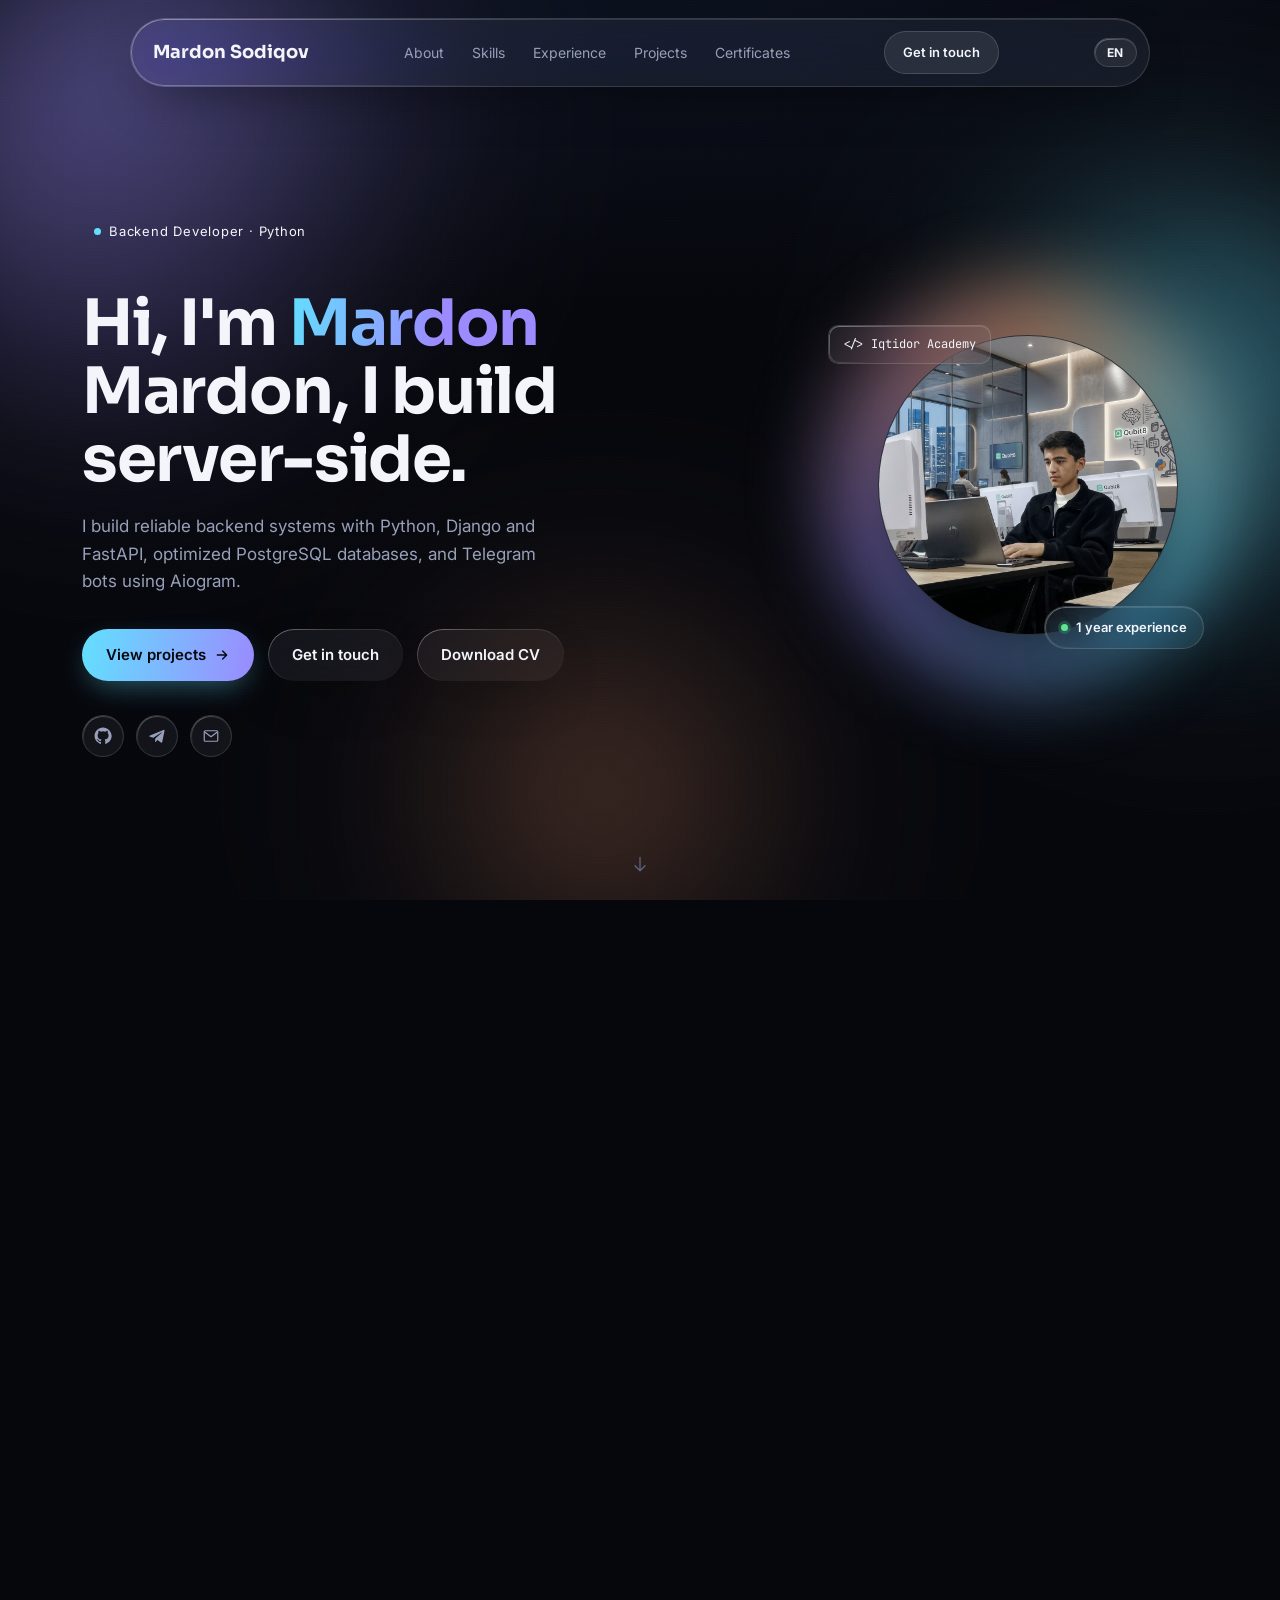
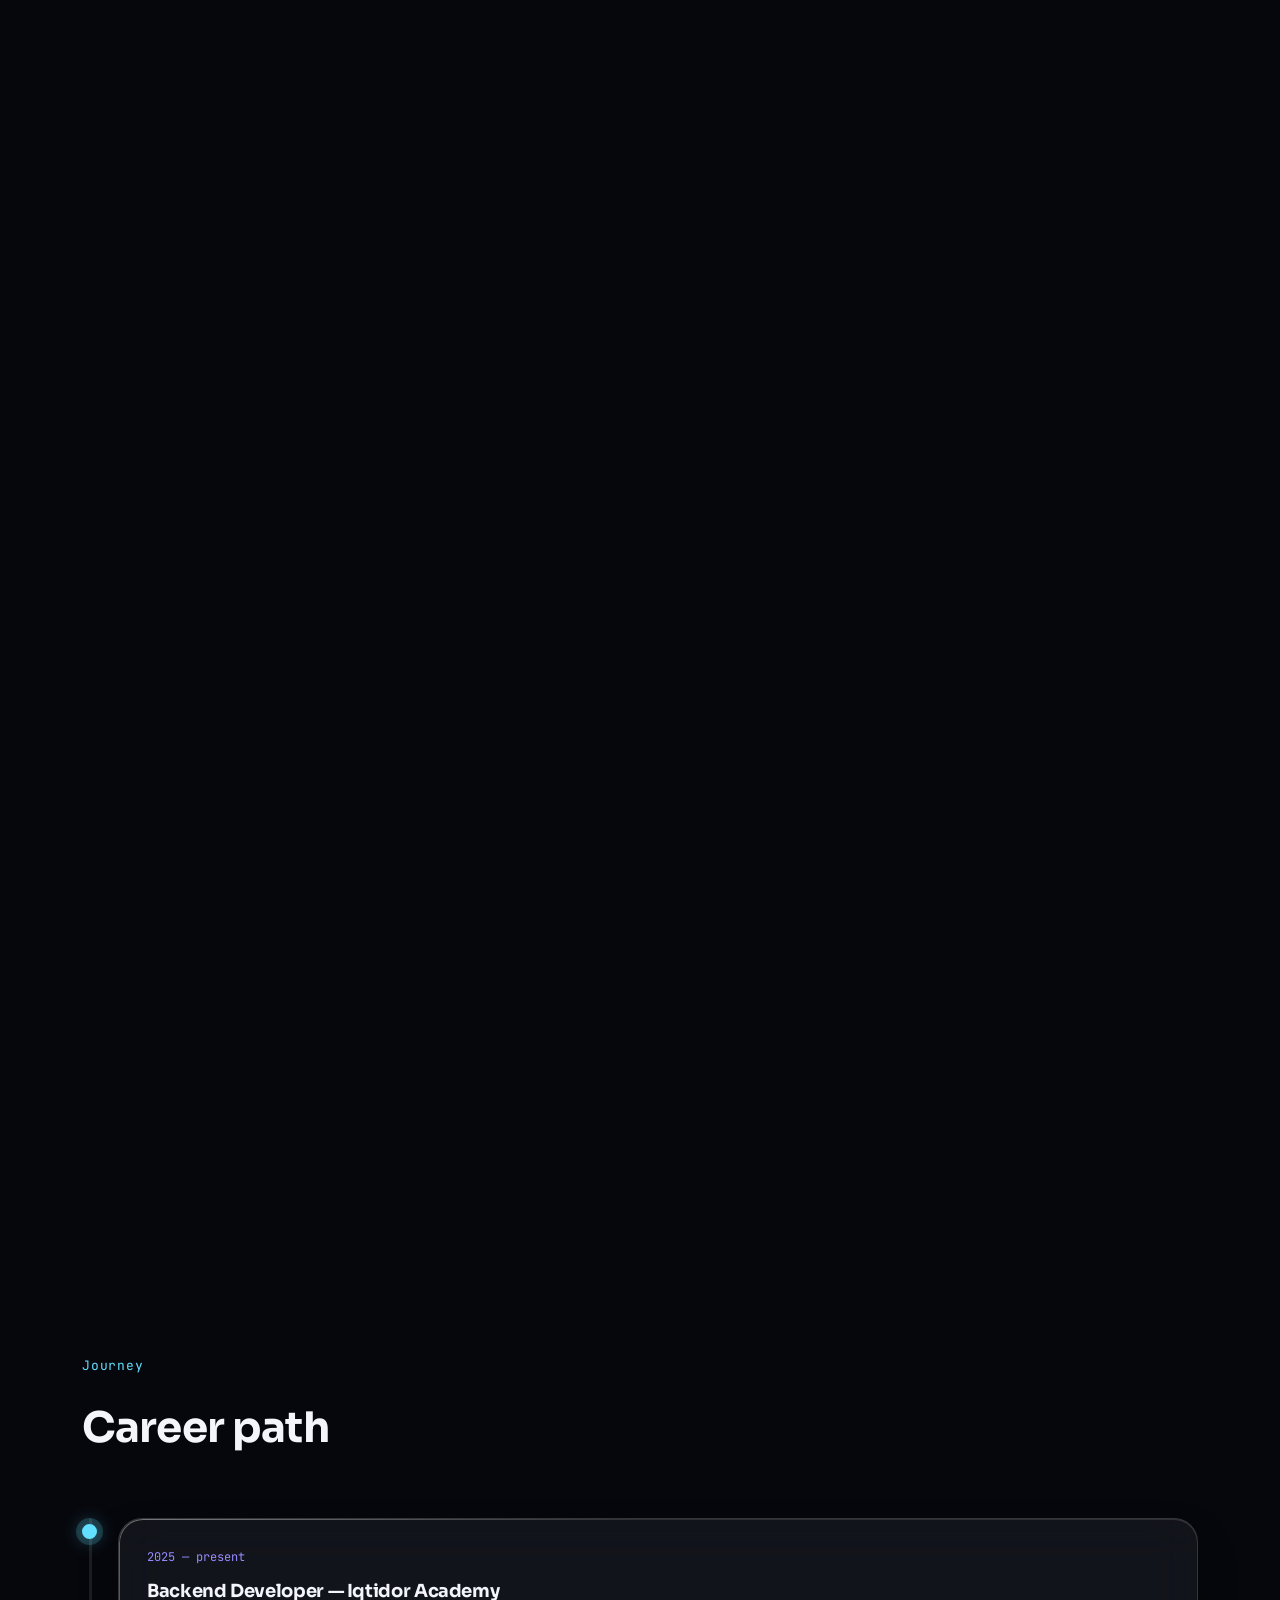
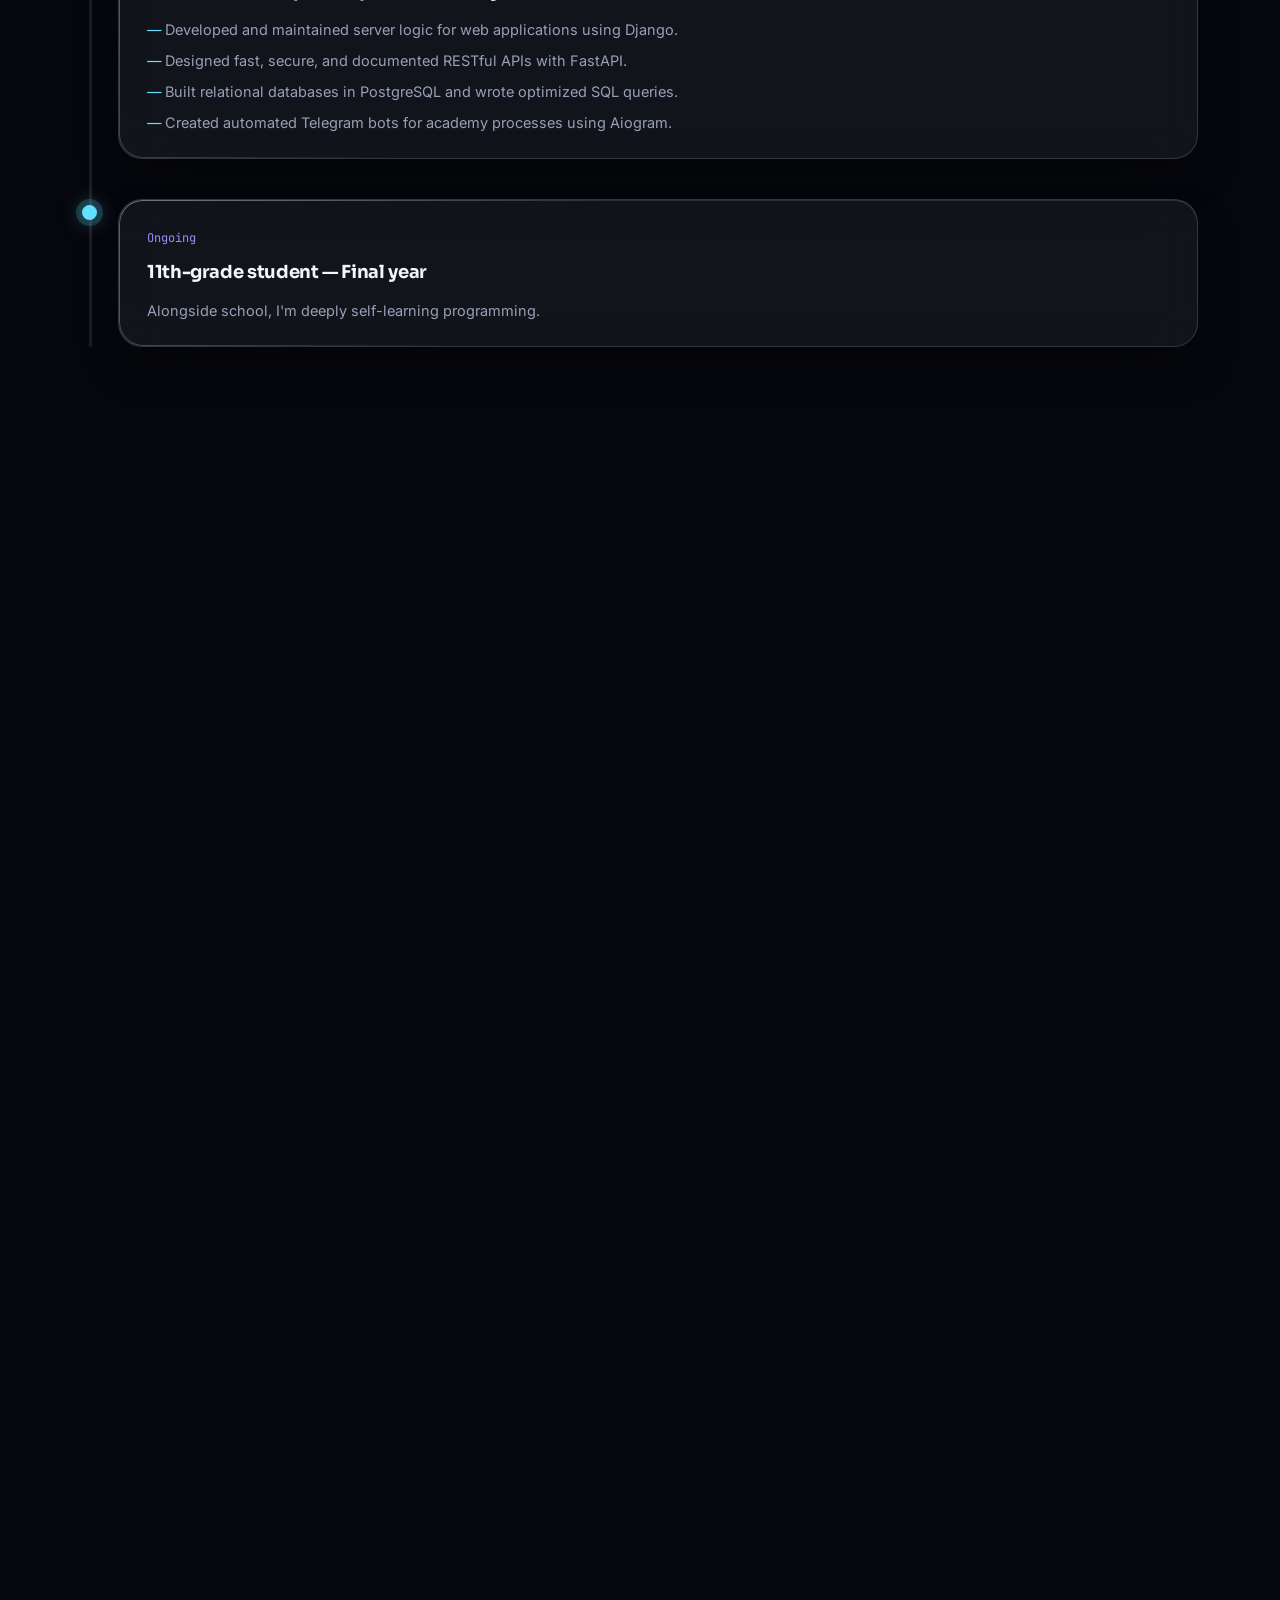
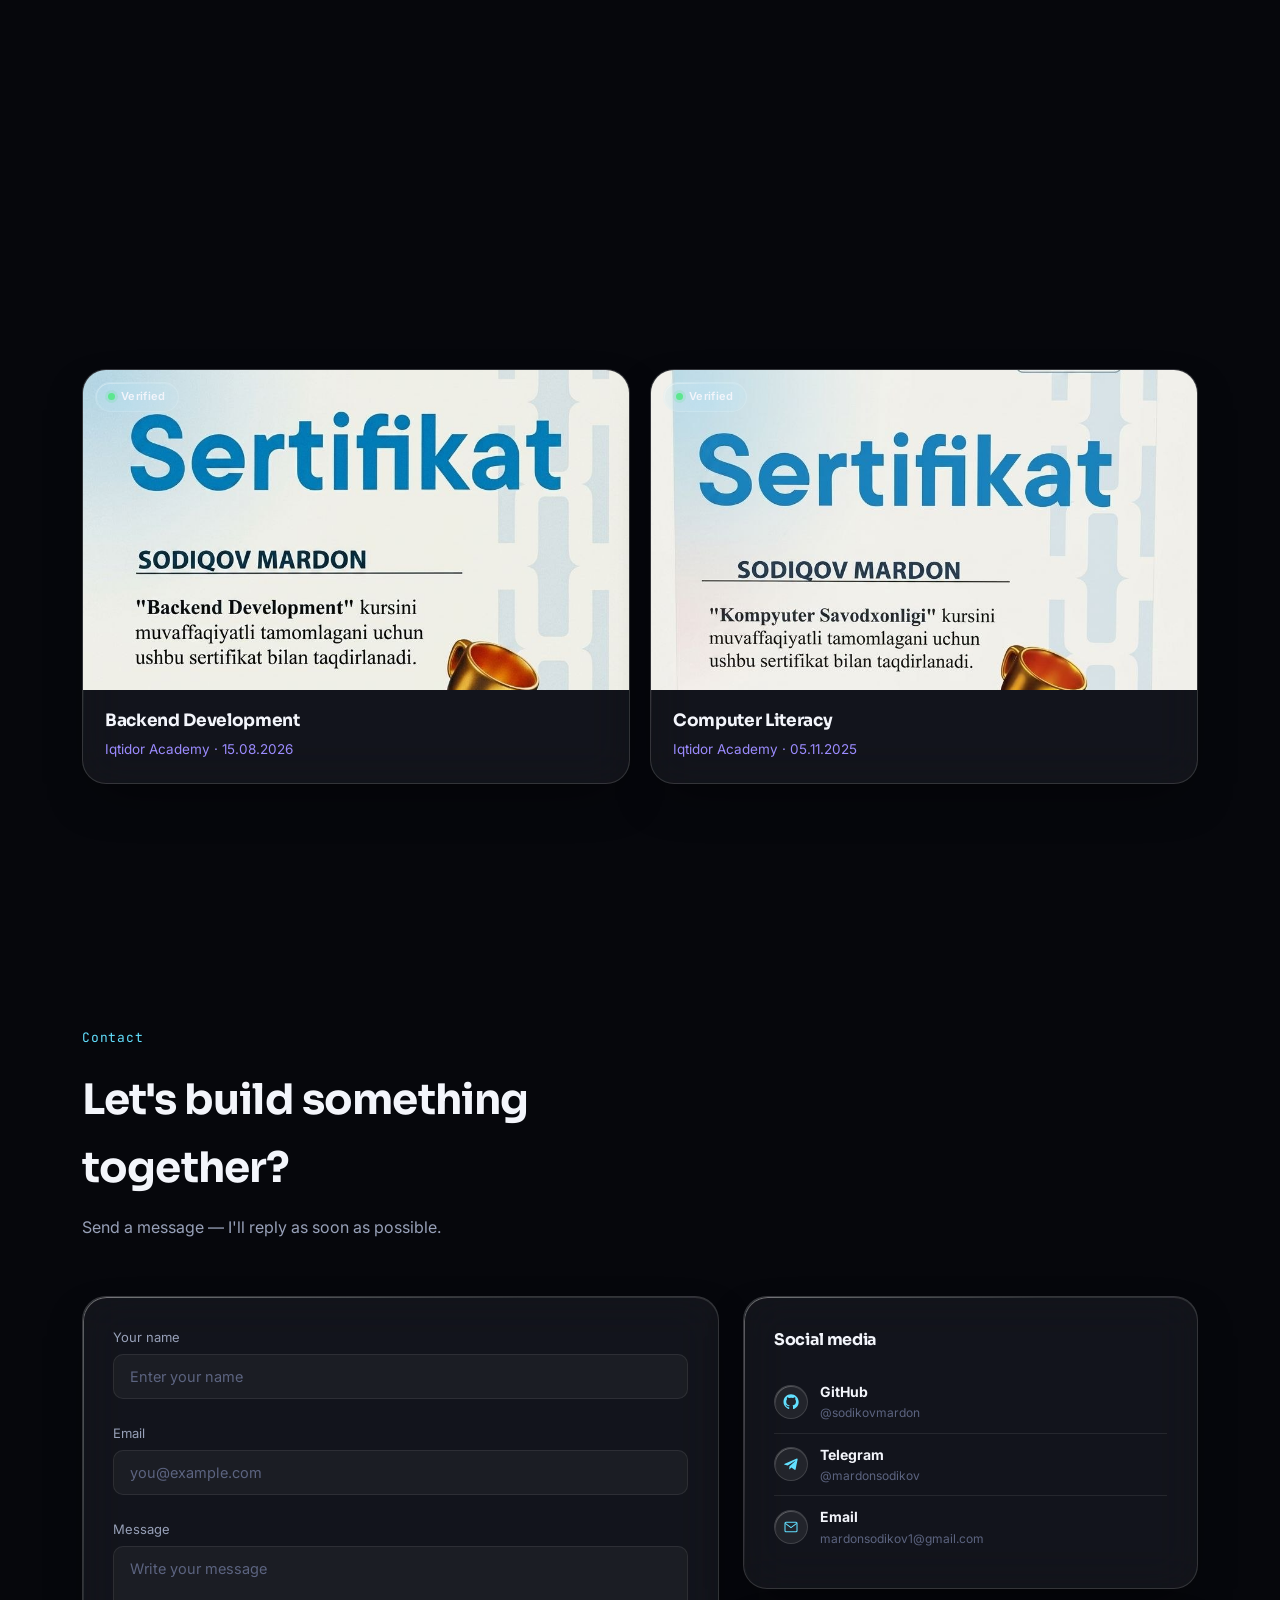
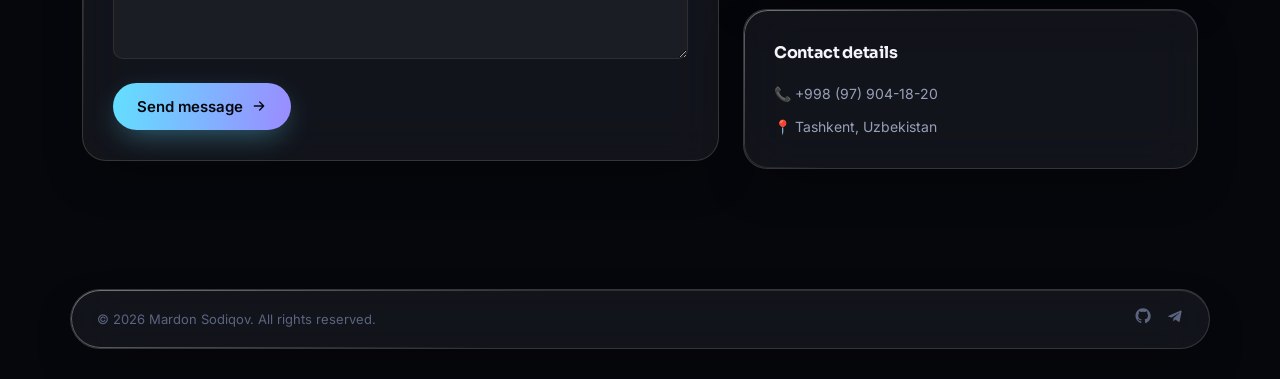
==== frontend/index.html @ ab041a1d "Add Render.com deployment support - Add render.yaml for Blueprint deployment - Add runtime.txt (Pyth" ====
<!DOCTYPE html>
<html lang="uz">
<head>
<meta charset="UTF-8">
<meta name="viewport" content="width=device-width, initial-scale=1.0">
<title>Mardon Sodiqov — Backend Developer</title>
<meta name="description" content="Mardon Sodiqov — Python / Django / FastAPI Backend Developer. Portfolio.">

<!-- Open Graph -->
<meta property="og:type" content="website">
<meta property="og:title" content="Mardon Sodiqov — Backend Developer">
<meta property="og:description" content="Python, Django va FastAPI yordamida ishonchli backend tizimlar, optimallashtirilgan PostgreSQL bazalar va Telegram botlar yarataman.">
<meta property="og:image" content="https://YOUR_DOMAIN.com/assets/og-image.png">
<meta property="og:url" content="https://YOUR_DOMAIN.com/">

<!-- Twitter Card -->
<meta name="twitter:card" content="summary_large_image">
<meta name="twitter:title" content="Mardon Sodiqov — Backend Developer">
<meta name="twitter:description" content="Python, Django va FastAPI yordamida ishonchli backend tizimlar, optimallashtirilgan PostgreSQL bazalar va Telegram botlar yarataman.">
<meta name="twitter:image" content="https://YOUR_DOMAIN.com/assets/og-image.png">

<!-- Favicon -->
<link rel="icon" type="image/png" href="assets/favicon.png">

<link rel="preconnect" href="https://fonts.googleapis.com">
<link rel="preconnect" href="https://fonts.gstatic.com" crossorigin>
<link href="https://fonts.googleapis.com/css2?family=Sora:wght@400;500;600;700;800&family=Inter:wght@400;500;600&family=JetBrains+Mono:wght@400;500&display=swap" rel="stylesheet">
<link rel="stylesheet" href="css/style.css">
</head>
<body>

<div class="preloader" id="preloader">
  <div class="preloader-blob" aria-hidden="true"></div>
  <div class="preloader-ring"></div>
  <div class="preloader-logo">M.</div>
  <span class="preloader-text">Yuklanmoqda...</span>
</div>

<div class="scroll-progress" id="scrollProgress">
  <div class="scroll-progress-bar" id="scrollProgressBar"></div>
</div>

<div class="liquid-bg" aria-hidden="true">
  <div class="blob blob-a"></div>
  <div class="blob blob-b"></div>
  <div class="blob blob-c"></div>
  <div class="grain"></div>
</div>

<header class="nav-wrap">
  <nav class="nav glass" id="nav">
    <a href="#top" class="nav-logo">Mardon Sodiqov</a>
    <ul class="nav-links">
      <li><a href="#about" data-i18n="nav_about">Haqimda</a></li>
      <li><a href="#skills" data-i18n="nav_skills">Ko'nikmalar</a></li>
      <li><a href="#experience" data-i18n="nav_experience">Tajriba</a></li>
      <li><a href="#projects" data-i18n="nav_projects">Loyihalar</a></li>
      <li><a href="#certificates" data-i18n="nav_certificates">Sertifikat</a></li>
    </ul>
    <a href="#contact" class="nav-cta" data-i18n="nav_cta">Bog'lanish</a>
    <div class="lang-switcher" id="langSwitcher">
      <button class="lang-btn glass" id="langBtn">UZ</button>
      <div class="lang-dropdown glass" id="langDropdown">
        <button class="lang-option" data-lang="uz">UZ</button>
        <button class="lang-option" data-lang="ru">RU</button>
        <button class="lang-option" data-lang="en">EN</button>
      </div>
    </div>
    <button class="nav-burger" id="burger" aria-label="Menyu">
      <span></span><span></span><span></span>
    </button>
  </nav>
  <div class="nav-mobile glass" id="navMobile">
    <a href="#about" data-i18n="nav_about">Haqimda</a>
    <a href="#skills" data-i18n="nav_skills">Ko'nikmalar</a>
    <a href="#experience" data-i18n="nav_experience">Tajriba</a>
    <a href="#projects" data-i18n="nav_projects">Loyihalar</a>
    <a href="#certificates" data-i18n="nav_certificates">Sertifikat</a>
    <a href="#contact" class="nav-mobile-cta" data-i18n="nav_cta">Bog'lanish</a>
    <div class="lang-switcher-mobile">
      <button class="lang-option" data-lang="uz">UZ</button>
      <button class="lang-option" data-lang="ru">RU</button>
      <button class="lang-option" data-lang="en">EN</button>
    </div>
  </div>
</header>

<main id="top">

  <!-- HERO -->
  <section class="hero">
    <div class="hero-text" data-reveal>
      <span class="eyebrow glass-pill">
        <span class="pulse-dot"></span> <span data-i18n="hero_badge">Backend Developer · Python</span>
      </span>
      <h1 class="hero-title">
        <span data-i18n="hero_title_1">Salom, men</span> <span class="grad-text">Mardon</span><br>
        <span data-i18n="hero_title_2">server tomonini</span> <br class="br-mobile"><span data-i18n="hero_title_3">quraman.</span>
      </h1>
      <p class="hero-sub" data-i18n="hero_sub">
        Python, Django va FastAPI yordamida ishonchli backend tizimlar,
        PostgreSQL bilan optimallashtirilgan ma'lumotlar bazalari va
        Aiogram asosida Telegram botlar yarataman.
      </p>
      <div class="hero-actions">
        <a href="#projects" class="btn btn-primary">
          <span data-i18n="hero_btn_projects">Loyihalarni ko'rish</span>
          <svg width="16" height="16" viewBox="0 0 24 24" fill="none"><path d="M5 12h14M13 6l6 6-6 6" stroke="currentColor" stroke-width="2" stroke-linecap="round" stroke-linejoin="round"/></svg>
        </a>
        <a href="#contact" class="btn btn-ghost glass" data-i18n="hero_btn_contact">Bog'lanish</a>
        <a href="/assets/CV_Backend_Developer_Mardon's.pdf" download="Mardon_Sodiqov_CV.pdf" class="btn btn-ghost glass cv-download-btn" data-i18n="hero_btn_cv">
          <svg class="cv-icon" width="16" height="16" viewBox="0 0 24 24" fill="none"><path d="M21 15v4a2 2 0 0 1-2 2H5a2 2 0 0 1-2-2v-4M7 10l5 5 5-5M12 15V3" stroke="currentColor" stroke-width="2" stroke-linecap="round" stroke-linejoin="round"/></svg>
          <span>CV yuklab olish</span>
        </a>
      </div>
      <div class="hero-socials">
        <a href="https://github.com/sodikovmardon" target="_blank" rel="noopener" aria-label="GitHub" class="social-btn glass">
          <svg width="18" height="18" viewBox="0 0 24 24" fill="currentColor"><path d="M12 .5C5.73.5.75 5.48.75 11.75c0 5.02 3.26 9.28 7.79 10.78.57.1.78-.25.78-.55v-2.15c-3.17.69-3.84-1.36-3.84-1.36-.52-1.31-1.26-1.66-1.26-1.66-1.03-.7.08-.69.08-.69 1.14.08 1.74 1.17 1.74 1.17 1.01 1.73 2.65 1.23 3.3.94.1-.73.4-1.23.72-1.51-2.53-.29-5.19-1.27-5.19-5.63 0-1.24.44-2.26 1.17-3.05-.12-.29-.51-1.45.11-3.02 0 0 .96-.31 3.14 1.16a10.9 10.9 0 0 1 5.72 0c2.18-1.47 3.14-1.16 3.14-1.16.62 1.57.23 2.73.11 3.02.73.79 1.17 1.81 1.17 3.05 0 4.37-2.67 5.34-5.21 5.62.41.36.77 1.07.77 2.15v3.19c0 .3.21.66.79.55 4.52-1.51 7.78-5.76 7.78-10.78C23.25 5.48 18.27.5 12 .5Z"/></svg>
        </a>
        <a href="https://t.me/mardonsodikov" target="_blank" rel="noopener" aria-label="Telegram" class="social-btn glass">
          <svg width="18" height="18" viewBox="0 0 24 24" fill="currentColor"><path d="M22 4.9 18.98 20c-.23 1.02-.84 1.27-1.7.79l-4.7-3.46-2.27 2.18c-.25.25-.46.46-.94.46l.33-4.78L18.4 7.6c.4-.36-.09-.56-.63-.2L7.1 14.4l-4.62-1.45c-1-.32-1.02-1 .22-1.48L20.6 3.9c.85-.31 1.6.2 1.4 1Z"/></svg>
        </a>
        <a href="mailto:mardonsodikov1@gmail.com" aria-label="Email" class="social-btn glass">
          <svg width="18" height="18" viewBox="0 0 24 24" fill="none"><path d="M3 6.5A1.5 1.5 0 0 1 4.5 5h15A1.5 1.5 0 0 1 21 6.5v11a1.5 1.5 0 0 1-1.5 1.5h-15A1.5 1.5 0 0 1 3 17.5v-11Z" stroke="currentColor" stroke-width="1.6"/><path d="m4 7 8 6 8-6" stroke="currentColor" stroke-width="1.6" stroke-linecap="round" stroke-linejoin="round"/></svg>
        </a>
      </div>
    </div>

    <div class="hero-portrait" data-reveal>
      <div class="portrait-ring">
        <div class="portrait-blob"></div>
        <img src="assets/Mardon.jpg" alt="Mardon Sodiqov" class="portrait-img">
        <div class="portrait-badge glass">
          <span class="badge-dot"></span> <span data-i18n="hero_badge_exp">1 yil tajriba</span>
        </div>
        <div class="portrait-tag glass code-font">&lt;/&gt; Iqtidor Academy</div>
      </div>
    </div>

    <a href="#about" class="scroll-cue" aria-label="Pastga o'tish">
      <svg width="20" height="20" viewBox="0 0 24 24" fill="none"><path d="M12 4v16m0 0-6-6m6 6 6-6" stroke="currentColor" stroke-width="1.6" stroke-linecap="round" stroke-linejoin="round"/></svg>
    </a>
  </section>

  <!-- ABOUT -->
  <section class="section" id="about">
    <div class="section-head" data-reveal>
      <span class="eyebrow code-font" data-i18n="about_eyebrow">Haqimda</span>
      <h2 class="section-title" data-i18n="about_title">Kim bo'lsa ham, kod bilan gaplashadi</h2>
      <p class="section-sub" data-i18n="about_sub">11-sinf o'quvchisi bo'lsam-da, backend dunyosida real tajriba orttirdim.</p>
    </div>

    <div class="about-grid" data-reveal>
      <div class="glass card about-card about-card--wide">
        <div class="card-icon">
          <svg width="22" height="22" viewBox="0 0 24 24" fill="none"><rect x="3" y="4" width="18" height="14" rx="2" stroke="currentColor" stroke-width="1.6"/><path d="M7 20h10M12 18v2" stroke="currentColor" stroke-width="1.6" stroke-linecap="round"/></svg>
        </div>
        <h3 data-i18n="about_exp_title">Tajriba</h3>
        <span class="card-meta code-font" data-i18n="about_exp_meta">Iqtidor Academy · 1 yil</span>
        <p data-i18n="about_exp_desc">Django va FastAPI asosida server mantig'ini ishlab chiqdim.</p>
        <div class="about-timeline">
          <span class="about-timeline-dot"></span>
          <div class="about-timeline-line"></div>
          <span class="about-timeline-label" data-i18n="about_exp_timeline">2025 — hozirgi kun</span>
        </div>
      </div>

      <div class="glass card about-card">
        <div class="card-icon">
          <svg width="22" height="22" viewBox="0 0 24 24" fill="none"><path d="M12 3 4 7v6c0 4.5 3.4 7.7 8 9 4.6-1.3 8-4.5 8-9V7l-8-4Z" stroke="currentColor" stroke-width="1.6" stroke-linejoin="round"/></svg>
        </div>
        <h3 data-i18n="about_edu_title">Ta'lim</h3>
        <span class="card-meta code-font" data-i18n="about_edu_meta">11-sinf · Bitiruvchi</span>
        <p data-i18n="about_edu_desc">Maktab ta'limi bilan bir qatorda dasturlash sohasini chuqurlashtirib o'rganmoqdaman.</p>
      </div>

      <div class="glass card about-card">
        <div class="card-icon">
          <svg width="22" height="22" viewBox="0 0 24 24" fill="none"><circle cx="12" cy="12" r="9" stroke="currentColor" stroke-width="1.6"/><path d="M12 7v5l3.5 2" stroke="currentColor" stroke-width="1.6" stroke-linecap="round"/></svg>
        </div>
        <h3 data-i18n="about_approach_title">Yondashuv</h3>
        <span class="card-meta code-font" data-i18n="about_approach_meta">Clean &amp; Async</span>
        <p data-i18n="about_approach_desc">Toza kod arxitekturasi, aniq strukturalar va asinxron yechimlar.</p>
      </div>

      <div class="glass card about-card">
        <div class="card-icon">
          <svg width="22" height="22" viewBox="0 0 24 24" fill="none"><path d="M8 4v4M16 4v4M4 10h16M6 6h12a2 2 0 0 1 2 2v10a2 2 0 0 1-2 2H6a2 2 0 0 1-2-2V8a2 2 0 0 1 2-2Z" stroke="currentColor" stroke-width="1.6" stroke-linecap="round" stroke-linejoin="round"/></svg>
        </div>
        <h3 data-i18n="about_lang_title">Tillar</h3>
        <span class="card-meta code-font">UZ · RU · EN</span>
        <p data-i18n="about_lang_desc">O'zbek — ona tilim, rus tilida erkin muloqot qila olaman.</p>
      </div>
    </div>
  </section>

  <!-- SKILLS -->
  <section class="section" id="skills">
    <div class="section-head" data-reveal>
      <span class="eyebrow code-font" data-i18n="skills_eyebrow">Stack</span>
      <h2 class="section-title" data-i18n="skills_title">Ishlatadigan texnologiyalarim</h2>
      <p class="section-sub" data-i18n="skills_sub">Backend, ma'lumotlar bazasi va kundalik ish vositalari.</p>
    </div>

    <div class="skills-grid" data-reveal>
      <div class="glass card skill-card">
        <h3 class="skill-group-title">
          <span class="skill-group-icon"><svg width="20" height="20" viewBox="0 0 24 24" fill="none"><path d="M12 2C6.48 2 2 6.48 2 12s4.48 10 10 10 10-4.48 10-10S17.52 2 12 2zm-1 17.93c-3.95-.49-7-3.85-7-7.93 0-.62.08-1.21.21-1.79L9 15v1c0 1.1.9 2 2 2v1.93zm6.9-2.54c-.26-.81-1-1.39-1.9-1.39h-1v-3c0-.55-.45-1-1-1H8v-2h2c.55 0 1-.45 1-1V7h2c1.1 0 2-.9 2-2v-.41c2.93 1.19 5 4.06 5 7.41 0 2.08-.8 3.97-2.1 5.39z" fill="var(--accent-1)"/></svg></span> <span data-i18n="skills_backend">Backend</span>
        </h3>
        <div class="skill-row" data-level="92"><span>Python</span><b class="code-font" data-value="92">0%</b><div class="bar"><i></i></div></div>
        <div class="skill-row" data-level="85"><span>Django</span><b class="code-font" data-value="85">0%</b><div class="bar"><i></i></div></div>
        <div class="skill-row" data-level="88"><span>FastAPI</span><b class="code-font" data-value="88">0%</b><div class="bar"><i></i></div></div>
        <div class="skill-row" data-level="80"><span>Aiogram</span><b class="code-font" data-value="80">0%</b><div class="bar"><i></i></div></div>
      </div>

      <div class="glass card skill-card">
        <h3 class="skill-group-title">
          <span class="skill-group-icon"><svg width="20" height="20" viewBox="0 0 24 24" fill="none"><path d="M20 3H4c-1.1 0-2 .9-2 2v14c0 1.1.9 2 2 2h16c1.1 0 2-.9 2-2V5c0-1.1-.9-2-2-2zm0 16H4V5h16v14z" fill="var(--accent-2)"/><path d="M6 7h12v2H6zm0 4h12v2H6zm0 4h8v2H6z" fill="var(--accent-2)" opacity=".6"/></svg></span> <span data-i18n="skills_db">Ma'lumotlar bazasi</span>
        </h3>
        <div class="skill-row" data-level="83"><span>PostgreSQL</span><b class="code-font" data-value="83">0%</b><div class="bar"><i></i></div></div>
        <div class="skill-row" data-level="78"><span data-i18n="skills_sql_opt">SQL optimizatsiya</span><b class="code-font" data-value="78">0%</b><div class="bar"><i></i></div></div>
        <div class="skill-row" data-level="70"><span data-i18n="skills_data_model">Ma'lumotlar modellashtirish</span><b class="code-font" data-value="70">0%</b><div class="bar"><i></i></div></div>
      </div>

      <div class="glass card skill-card">
        <h3 class="skill-group-title">
          <span class="skill-group-icon"><svg width="20" height="20" viewBox="0 0 24 24" fill="none"><path d="M22.7 19l-9.1-9.1c.9-2.3.4-5-1.5-6.9-2-2-5-2.4-7.4-1.3L9 6 6 9 1.6 4.7C.4 7.1.9 10.1 2.9 12.1c1.9 1.9 4.6 2.4 6.9 1.5l9.1 9.1c.4.4 1 .4 1.4 0l2.3-2.3c.5-.4.5-1.1.1-1.4z" fill="var(--accent-1)"/></svg></span> <span data-i18n="skills_tools">Vositalar</span>
        </h3>
        <div class="skill-row" data-level="86"><span>Git &amp; GitHub</span><b class="code-font" data-value="86">0%</b><div class="bar"><i></i></div></div>
        <div class="skill-row" data-level="75"><span data-i18n="skills_rest">REST API dizayni</span><b class="code-font" data-value="75">0%</b><div class="bar"><i></i></div></div>
        <div class="skill-row" data-level="60"><span>Docker</span><b class="code-font" data-value="60">0%</b><div class="bar"><i></i></div></div>
      </div>
    </div>
  </section>

  <!-- EXPERIENCE -->
  <section class="section" id="experience">
    <div class="section-head" data-reveal>
      <span class="eyebrow code-font" data-i18n="exp_eyebrow">Yo'l</span>
      <h2 class="section-title" data-i18n="exp_title">Tajriba yo'nalishi</h2>
    </div>

    <div class="exp-timeline" data-reveal>
      <div class="exp-line"><div class="exp-line-fill"></div></div>

      <div class="exp-item">
        <span class="exp-dot"></span>
        <div class="exp-card glass card">
          <span class="exp-date code-font" data-i18n="exp_date_1">2025 — hozirgi kun</span>
          <h3 data-i18n="exp_job_title">Backend Developer — Iqtidor Academy</h3>
          <ul>
            <li data-i18n="exp_bullet_1">Django asosida veb-ilovalarning server mantig'ini ishlab chiqdim.</li>
            <li data-i18n="exp_bullet_2">FastAPI yordamida tez va hujjatlashtirilgan RESTful API'lar yaratdim.</li>
            <li data-i18n="exp_bullet_3">PostgreSQL'da optimallashtirilgan SQL so'rovlar yozdim.</li>
            <li data-i18n="exp_bullet_4">Aiogram orqali akademiya uchun Telegram botlar yaratdim.</li>
          </ul>
        </div>
      </div>

      <div class="exp-item">
        <span class="exp-dot"></span>
        <div class="exp-card glass card">
          <span class="exp-date code-font" data-i18n="exp_date_2">Davom etmoqda</span>
          <h3 data-i18n="exp_edu_title">11-sinf o'quvchisi — Bitiruv sinfi</h3>
          <p data-i18n="exp_edu_desc">Maktab ta'limi bilan bir qatorda dasturlashni chuqurlashtirib o'rganmoqdaman.</p>
        </div>
      </div>
    </div>
  </section>

  <!-- PROJECTS -->
  <section class="section" id="projects">
    <div class="section-head" data-reveal>
      <span class="eyebrow code-font" data-i18n="proj_eyebrow">Loyihalar</span>
      <h2 class="section-title" data-i18n="proj_title">Ustida ishlagan ishlarim</h2>
      <p class="section-sub" data-i18n="proj_sub">Ko'proq loyihalar GitHub profilimda joylashgan.</p>
    </div>

    <div class="project-filters" data-reveal>
      <button class="filter-btn active" data-filter="all" data-i18n="proj_filter_all">Barchasi</button>
      <button class="filter-btn" data-filter="bot" data-i18n="proj_filter_bot">Bot</button>
      <button class="filter-btn" data-filter="api" data-i18n="proj_filter_api">API</button>
      <button class="filter-btn" data-filter="web" data-i18n="proj_filter_web">Web</button>
    </div>

    <div class="projects-grid" data-reveal>

      <!-- REAL PROJECT: Uy-loyiha Studio -->
      <article class="glass card project-card project-card--real" data-category="web">
        <div class="project-glow"></div>
        <div class="project-badge glass">
          <span class="badge-dot"></span>
          <span data-i18n="proj_real_badge">Real loyiha</span>
        </div>
        <div class="project-icon-wrap"><span class="project-icon">🏠</span></div>
        <h3 data-i18n="proj_real_title">Uy-loyiha Studio</h3>
        <p data-i18n="proj_real_desc">Qurilish materiallar kalkulyatori — g'isht, tsement, qum va boshqa materiallarni hisoblab, smeta tuzish imkonini beruvchi to'liq ishlaydigan veb-ilova.</p>
        <div class="tag-row">
          <span class="tag code-font">React</span>
          <span class="tag code-font">Full-stack</span>
          <span class="tag code-font">Web App</span>
        </div>
        <div class="project-actions">
          <a href="https://uy-loyiha-studio-production.up.railway.app/" target="_blank" rel="noopener" class="project-link project-link--primary">
            <span data-i18n="proj_live_demo">Live Demo</span>
            <svg width="14" height="14" viewBox="0 0 24 24" fill="none"><path d="M7 17 17 7M9 7h8v8" stroke="currentColor" stroke-width="2" stroke-linecap="round" stroke-linejoin="round"/></svg>
          </a>
        </div>
      </article>

      <article class="glass card project-card" data-category="bot">
        <div class="project-glow"></div>
        <div class="project-icon-wrap"><span class="project-icon">🤖</span></div>
        <h3 data-i18n="proj_1_title">Akademiya Telegram Bot</h3>
        <p data-i18n="proj_1_desc">Iqtidor Academy uchun Aiogram 3.x asosida FSM bilan ishlaydigan bot.</p>
        <div class="tag-row">
          <span class="tag code-font">Python</span>
          <span class="tag code-font">Aiogram</span>
          <span class="tag code-font">PostgreSQL</span>
        </div>
        <div class="project-actions">
          <a href="https://github.com/sodikovmardon" target="_blank" rel="noopener" class="project-link">
            <span data-i18n="proj_github">GitHub'da ko'rish</span>
            <svg width="14" height="14" viewBox="0 0 24 24" fill="none"><path d="M7 17 17 7M9 7h8v8" stroke="currentColor" stroke-width="2" stroke-linecap="round" stroke-linejoin="round"/></svg>
          </a>
          <button class="project-detail-btn" data-title-key="proj_1_title" data-desc-key="proj_1_detail" data-tags="Python, Aiogram, PostgreSQL, FSM">
            <span data-i18n="proj_detail_btn">Batafsil</span>
            <svg width="14" height="14" viewBox="0 0 24 24" fill="none"><path d="M12 5v14m-7-7h14" stroke="currentColor" stroke-width="2" stroke-linecap="round"/></svg>
          </button>
        </div>
      </article>

      <article class="glass card project-card" data-category="api">
        <div class="project-glow"></div>
        <div class="project-icon-wrap"><span class="project-icon">⚡</span></div>
        <h3 data-i18n="proj_2_title">FastAPI REST xizmati</h3>
        <p data-i18n="proj_2_desc">JWT autentifikatsiya va PostgreSQL bilan ishlaydigan backend xizmati.</p>
        <div class="tag-row">
          <span class="tag code-font">FastAPI</span>
          <span class="tag code-font">JWT</span>
          <span class="tag code-font">SQLAlchemy</span>
        </div>
        <div class="project-actions">
          <a href="https://github.com/sodikovmardon" target="_blank" rel="noopener" class="project-link">
            <span data-i18n="proj_github">GitHub'da ko'rish</span>
            <svg width="14" height="14" viewBox="0 0 24 24" fill="none"><path d="M7 17 17 7M9 7h8v8" stroke="currentColor" stroke-width="2" stroke-linecap="round" stroke-linejoin="round"/></svg>
          </a>
          <button class="project-detail-btn" data-title-key="proj_2_title" data-desc-key="proj_2_detail" data-tags="FastAPI, JWT, SQLAlchemy, PostgreSQL, Pydantic">
            <span data-i18n="proj_detail_btn">Batafsil</span>
            <svg width="14" height="14" viewBox="0 0 24 24" fill="none"><path d="M12 5v14m-7-7h14" stroke="currentColor" stroke-width="2" stroke-linecap="round"/></svg>
          </button>
        </div>
      </article>

      <article class="glass card project-card" data-category="web">
        <div class="project-glow"></div>
        <div class="project-icon-wrap"><span class="project-icon">🗂️</span></div>
        <h3 data-i18n="proj_3_title">Django boshqaruv paneli</h3>
        <p data-i18n="proj_3_desc">Django asosidagi ichki boshqaruv paneli.</p>
        <div class="tag-row">
          <span class="tag code-font">Django</span>
          <span class="tag code-font">PostgreSQL</span>
          <span class="tag code-font">Admin</span>
        </div>
        <div class="project-actions">
          <a href="https://github.com/sodikovmardon" target="_blank" rel="noopener" class="project-link">
            <span data-i18n="proj_github">GitHub'da ko'rish</span>
            <svg width="14" height="14" viewBox="0 0 24 24" fill="none"><path d="M7 17 17 7M9 7h8v8" stroke="currentColor" stroke-width="2" stroke-linecap="round" stroke-linejoin="round"/></svg>
          </a>
          <button class="project-detail-btn" data-title-key="proj_3_title" data-desc-key="proj_3_detail" data-tags="Django, PostgreSQL, Admin, CRUD">
            <span data-i18n="proj_detail_btn">Batafsil</span>
            <svg width="14" height="14" viewBox="0 0 24 24" fill="none"><path d="M12 5v14m-7-7h14" stroke="currentColor" stroke-width="2" stroke-linecap="round"/></svg>
          </button>
        </div>
      </article>
    </div>

    <div class="project-modal-overlay" id="projectModal">
      <div class="project-modal glass">
        <button class="modal-close" id="modalClose" aria-label="Yopish">
          <svg width="20" height="20" viewBox="0 0 24 24" fill="none"><path d="M18 6 6 18M6 6l12 12" stroke="currentColor" stroke-width="2" stroke-linecap="round"/></svg>
        </button>
        <div class="modal-icon" id="modalIcon"></div>
        <h3 id="modalTitle"></h3>
        <p id="modalDesc"></p>
        <div class="tag-row" id="modalTags"></div>
        <a href="https://github.com/sodikovmardon" target="_blank" rel="noopener" class="project-link modal-link">
          <span data-i18n="proj_github">GitHub'da ko'rish</span>
          <svg width="14" height="14" viewBox="0 0 24 24" fill="none"><path d="M7 17 17 7M9 7h8v8" stroke="currentColor" stroke-width="2" stroke-linecap="round" stroke-linejoin="round"/></svg>
        </a>
      </div>
    </div>
  </section>

  <!-- CERTIFICATES -->
  <section class="section" id="certificates">
    <div class="section-head" data-reveal>
      <span class="eyebrow code-font" data-i18n="cert_eyebrow">Sertifikat</span>
      <h2 class="section-title" data-i18n="cert_title">Tasdiqlangan bilim va ko'nikmalarim</h2>
    </div>

    <div class="cert-grid">

      <article class="glass card cert-card" data-reveal style="transition-delay:.1s">
        <div class="cert-badge glass">
          <span class="badge-dot"></span>
          <span data-i18n="cert_verified">Tasdiqlangan</span>
        </div>
        <div class="cert-img-container" data-lightbox="0">
          <img src="assets/Back_end_mardon.jpg" alt="Backend Development sertifikati" class="cert-img" loading="lazy">
          <div class="cert-img-overlay">
            <span class="cert-zoom-icon">🔍</span>
            <span class="cert-zoom-text" data-i18n="cert_zoom">Kattalashtirish</span>
          </div>
        </div>
        <div class="cert-info">
          <h3 data-i18n="cert_1_name">Backend Development</h3>
          <p class="cert-meta" data-i18n="cert_1_meta">Iqtidor Academy · 15.08.2026</p>
        </div>
      </article>

      <article class="glass card cert-card" data-reveal style="transition-delay:.2s">
        <div class="cert-badge glass">
          <span class="badge-dot"></span>
          <span data-i18n="cert_verified">Tasdiqlangan</span>
        </div>
        <div class="cert-img-container" data-lightbox="1">
          <img src="assets/Savotxonlik_mardon.jpg" alt="Kompyuter Savodxonligi sertifikati" class="cert-img" loading="lazy">
          <div class="cert-img-overlay">
            <span class="cert-zoom-icon">🔍</span>
            <span class="cert-zoom-text" data-i18n="cert_zoom">Kattalashtirish</span>
          </div>
        </div>
        <div class="cert-info">
          <h3 data-i18n="cert_2_name">Kompyuter Savodxonligi</h3>
          <p class="cert-meta" data-i18n="cert_2_meta">Iqtidor Academy · 05.11.2025</p>
        </div>
      </article>

    </div>
  </section>

  <!-- Certificate Lightbox -->
  <div class="cert-lightbox" id="certLightbox">
    <button class="cert-lb-close" id="certLbClose" aria-label="Yopish">&times;</button>
    <button class="cert-lb-prev" id="certLbPrev" aria-label="Oldingi">&#8249;</button>
    <button class="cert-lb-next" id="certLbNext" aria-label="Keyingi">&#8250;</button>
    <div class="cert-lb-img-wrap">
      <img src="" alt="Sertifikat" class="cert-lb-img" id="certLbImg">
    </div>
  </div>

  <!-- CONTACT -->
  <section class="section" id="contact">
    <div class="section-head" data-reveal>
      <span class="eyebrow code-font" data-i18n="contact_eyebrow">Aloqa</span>
      <h2 class="section-title" data-i18n="contact_title">Birga loyiha qilamizmi?</h2>
      <p class="section-sub" data-i18n="contact_sub">Xabar yuboring — imkon qadar tez javob beraman.</p>
    </div>

    <div class="contact-grid" data-reveal>
      <form class="glass card contact-form" id="contactForm" novalidate>
        <div class="form-row">
          <label for="name" data-i18n="contact_name_label">Ismingiz</label>
          <input type="text" id="name" name="name" data-i18n-placeholder="contact_name_placeholder" placeholder="Ismingizni kiriting" required minlength="2" maxlength="120">
          <span class="form-error" id="nameError"></span>
        </div>
        <div class="form-row">
          <label for="email" data-i18n="contact_email_label">Email</label>
          <input type="email" id="email" name="email" placeholder="you@example.com" required>
          <span class="form-error" id="emailError"></span>
        </div>
        <div class="form-row">
          <label for="message" data-i18n="contact_msg_label">Xabar</label>
          <textarea id="message" name="message" rows="5" data-i18n-placeholder="contact_msg_placeholder" placeholder="Xabaringizni yozing" required minlength="5" maxlength="3000"></textarea>
          <span class="form-error" id="messageError"></span>
        </div>
        <button type="submit" class="btn btn-primary form-submit" id="submitBtn">
          <svg class="spinner" width="16" height="16" viewBox="0 0 24 24" fill="none"><circle cx="12" cy="12" r="10" stroke="currentColor" stroke-width="3" stroke-linecap="round" stroke-dasharray="31.4 31.4" stroke-dashoffset="10"/></svg>
          <span id="submitLabel" data-i18n="contact_submit">Xabar yuborish</span>
          <svg class="send-icon" width="16" height="16" viewBox="0 0 24 24" fill="none"><path d="M5 12h14M13 6l6 6-6 6" stroke="currentColor" stroke-width="2" stroke-linecap="round" stroke-linejoin="round"/></svg>
        </button>
      </form>

      <div class="contact-side">
        <div class="glass card contact-info-card">
          <h3 data-i18n="contact_socials">Ijtimoiy tarmoqlar</h3>
          <a href="https://github.com/sodikovmardon" target="_blank" rel="noopener" class="contact-link">
            <span class="contact-link-icon glass">
              <svg width="16" height="16" viewBox="0 0 24 24" fill="currentColor"><path d="M12 .5C5.73.5.75 5.48.75 11.75c0 5.02 3.26 9.28 7.79 10.78.57.1.78-.25.78-.55v-2.15c-3.17.69-3.84-1.36-3.84-1.36-.52-1.31-1.26-1.66-1.26-1.66-1.03-.7.08-.69.08-.69 1.14.08 1.74 1.17 1.74 1.17 1.01 1.73 2.65 1.23 3.3.94.1-.73.4-1.23.72-1.51-2.53-.29-5.19-1.27-5.19-5.63 0-1.24.44-2.26 1.17-3.05-.12-.29-.51-1.45.11-3.02 0 0 .96-.31 3.14 1.16a10.9 10.9 0 0 1 5.72 0c2.18-1.47 3.14-1.16 3.14-1.16.62 1.57.23 2.73.11 3.02.73.79 1.17 1.81 1.17 3.05 0 4.37-2.67 5.34-5.21 5.62.41.36.77 1.07.77 2.15v3.19c0 .3.21.66.79.55 4.52-1.51 7.78-5.76 7.78-10.78C23.25 5.48 18.27.5 12 .5Z"/></svg>
            </span>
            <span><b>GitHub</b><small>@sodikovmardon</small></span>
          </a>
          <a href="https://t.me/mardonsodikov" target="_blank" rel="noopener" class="contact-link">
            <span class="contact-link-icon glass">
              <svg width="16" height="16" viewBox="0 0 24 24" fill="currentColor"><path d="M22 4.9 18.98 20c-.23 1.02-.84 1.27-1.7.79l-4.7-3.46-2.27 2.18c-.25.25-.46.46-.94.46l.33-4.78L18.4 7.6c.4-.36-.09-.56-.63-.2L7.1 14.4l-4.62-1.45c-1-.32-1.02-1 .22-1.48L20.6 3.9c.85-.31 1.6.2 1.4 1Z"/></svg>
            </span>
            <span><b>Telegram</b><small>@mardonsodikov</small></span>
          </a>
          <a href="mailto:mardonsodikov1@gmail.com" class="contact-link">
            <span class="contact-link-icon glass">
              <svg width="16" height="16" viewBox="0 0 24 24" fill="none"><path d="M3 6.5A1.5 1.5 0 0 1 4.5 5h15A1.5 1.5 0 0 1 21 6.5v11a1.5 1.5 0 0 1-1.5 1.5h-15A1.5 1.5 0 0 1 3 17.5v-11Z" stroke="currentColor" stroke-width="1.6"/><path d="m4 7 8 6 8-6" stroke="currentColor" stroke-width="1.6" stroke-linecap="round" stroke-linejoin="round"/></svg>
            </span>
            <span><b>Email</b><small>mardonsodikov1@gmail.com</small></span>
          </a>
        </div>

        <div class="glass card contact-info-card">
          <h3 data-i18n="contact_info">Bog'lanish ma'lumotlari</h3>
          <p class="plain-info" data-i18n="contact_phone">📞 +998 (97) 904-18-20</p>
          <p class="plain-info" data-i18n="contact_location">📍 Toshkent, O'zbekiston</p>
        </div>
      </div>
    </div>
  </section>

</main>

<div class="toast-container" id="toastContainer"></div>

<footer class="footer">
  <div class="glass footer-bar">
    <span data-i18n="footer_copy">© 2026 Mardon Sodiqov. Barcha huquqlar himoyalangan.</span>
    <div class="footer-socials">
      <a href="https://github.com/sodikovmardon" target="_blank" rel="noopener" aria-label="GitHub">
        <svg width="16" height="16" viewBox="0 0 24 24" fill="currentColor"><path d="M12 .5C5.73.5.75 5.48.75 11.75c0 5.02 3.26 9.28 7.79 10.78.57.1.78-.25.78-.55v-2.15c-3.17.69-3.84-1.36-3.84-1.36-.52-1.31-1.26-1.66-1.26-1.66-1.03-.7.08-.69.08-.69 1.14.08 1.74 1.17 1.74 1.17 1.01 1.73 2.65 1.23 3.3.94.1-.73.4-1.23.72-1.51-2.53-.29-5.19-1.27-5.19-5.63 0-1.24.44-2.26 1.17-3.05-.12-.29-.51-1.45.11-3.02 0 0 .96-.31 3.14 1.16a10.9 10.9 0 0 1 5.72 0c2.18-1.47 3.14-1.16 3.14-1.16.62 1.57.23 2.73.11 3.02.73.79 1.17 1.81 1.17 3.05 0 4.37-2.67 5.34-5.21 5.62.41.36.77 1.07.77 2.15v3.19c0 .3.21.66.79.55 4.52-1.51 7.78-5.76 7.78-10.78C23.25 5.48 18.27.5 12 .5Z"/></svg>
      </a>
      <a href="https://t.me/mardonsodikov" target="_blank" rel="noopener" aria-label="Telegram">
        <svg width="16" height="16" viewBox="0 0 24 24" fill="currentColor"><path d="M22 4.9 18.98 20c-.23 1.02-.84 1.27-1.7.79l-4.7-3.46-2.27 2.18c-.25.25-.46.46-.94.46l.33-4.78L18.4 7.6c.4-.36-.09-.56-.63-.2L7.1 14.4l-4.62-1.45c-1-.32-1.02-1 .22-1.48L20.6 3.9c.85-.31 1.6.2 1.4 1Z"/></svg>
      </a>
    </div>
  </div>
</footer>

<script src="js/translations.js"></script>
<script src="js/script.js"></script>
</body>
</html>
---- frontend/css/style.css ----
/* ==========================================================
   MARDON SODIQOV — PORTFOLIO
   Design: "Liquid Glass" — deep-space canvas, drifting color
   blobs refracted through frosted glass panels.
   ========================================================== */

:root{
  --bg: #06070c;
  --bg-soft: #0b0e18;
  --surface: rgba(255,255,255,0.055);
  --surface-strong: rgba(255,255,255,0.09);
  --border: rgba(255,255,255,0.14);
  --border-soft: rgba(255,255,255,0.08);

  --text: #f3f5fb;
  --text-muted: #97a0b8;
  --text-faint: #5c6480;

  --accent-1: #62e0ff;   /* cyan   */
  --accent-2: #9b8bff;   /* violet */
  --accent-3: #ff9f6b;   /* coral, used sparingly for CTA warmth */

  --radius-xl: 32px;
  --radius-lg: 24px;
  --radius-md: 16px;
  --radius-sm: 10px;

  --ease: cubic-bezier(.16,.84,.44,1);
}

*,*::before,*::after{ box-sizing: border-box; }
html{ scroll-behavior: auto; }

body{
  margin:0;
  background: var(--bg);
  color: var(--text);
  font-family: 'Inter', system-ui, sans-serif;
  font-size: 16px;
  line-height: 1.6;
  -webkit-font-smoothing: antialiased;
  overflow-x: hidden;
}

h1,h2,h3{
  font-family: 'Sora', 'Inter', sans-serif;
  margin: 0;
  letter-spacing: -0.02em;
}

p{ margin:0; color: var(--text-muted); }
a{ color: inherit; text-decoration: none; }
ul{ margin:0; padding:0; list-style:none; }
button{ font-family: inherit; cursor:pointer; }

.code-font{ font-family: 'JetBrains Mono', monospace; }

@media (prefers-reduced-motion: reduce){
  *{ animation-duration: 0.001ms !important; animation-iteration-count: 1 !important; transition-duration: 0.001ms !important; scroll-behavior: auto !important; }
}

:focus-visible{ outline: 2px solid var(--accent-1); outline-offset: 3px; border-radius: 6px; }

/* ---------- Preloader ---------- */
.preloader{
  position:fixed; inset:0; z-index:9999;
  display:flex; flex-direction:column; align-items:center; justify-content:center;
  background: var(--bg);
  transition: opacity .5s ease;
}
.preloader.hide{ opacity:0; pointer-events:none; }
.preloader-blob{
  position:absolute; width:320px; height:320px; border-radius:50%;
  filter:blur(90px); opacity:.18; mix-blend-mode:screen;
  background: radial-gradient(circle at 40% 40%, var(--accent-2), transparent 70%);
}
.preloader-ring{
  width:88px; height:88px; border-radius:50%;
  background: conic-gradient(from 0deg, var(--accent-1), var(--accent-2), var(--accent-3), var(--accent-1));
  -webkit-mask: radial-gradient(farthest-side, transparent calc(100% - 4px), #000 calc(100% - 4px));
  mask: radial-gradient(farthest-side, transparent calc(100% - 4px), #000 calc(100% - 4px));
  animation: preloaderSpin 1.4s linear infinite;
  position:relative;
}
.preloader-logo{
  position:absolute;
  font-family:'Sora',sans-serif; font-weight:700; font-size:30px;
  color:var(--text); letter-spacing:-.02em;
}
.preloader-text{
  margin-top:28px;
  font-family:'JetBrains Mono',monospace; font-size:12px;
  color:var(--text-muted); letter-spacing:.04em;
}
@keyframes preloaderSpin{ to{ transform:rotate(360deg); } }
@media(prefers-reduced-motion:reduce){
  .preloader-ring{ animation:none; }
  .preloader{ transition-duration:.2s; }
}

/* ---------- Liquid ambient background ---------- */
.liquid-bg{
  position: fixed; inset: 0; z-index: -1; overflow: hidden;
  background:
    radial-gradient(ellipse 120% 80% at 50% -10%, #0e1424 0%, var(--bg) 55%);
}
.blob{
  position: absolute;
  border-radius: 50%;
  filter: blur(90px);
  opacity: .55;
  mix-blend-mode: screen;
  will-change: transform;
}
.blob-a{
  width: 46vw; height: 46vw; max-width: 640px; max-height: 640px;
  top: -10%; left: -8%;
  background: radial-gradient(circle at 30% 30%, var(--accent-2), transparent 70%);
  animation: driftA 26s ease-in-out infinite;
}
.blob-b{
  width: 38vw; height: 38vw; max-width: 560px; max-height: 560px;
  top: 20%; right: -10%;
  background: radial-gradient(circle at 60% 40%, var(--accent-1), transparent 70%);
  animation: driftB 32s ease-in-out infinite;
}
.blob-c{
  width: 34vw; height: 34vw; max-width: 500px; max-height: 500px;
  bottom: -12%; left: 30%;
  background: radial-gradient(circle at 50% 50%, var(--accent-3), transparent 72%);
  opacity: .35;
  animation: driftC 30s ease-in-out infinite;
}
@keyframes driftA{
  0%,100%{ transform: translate(0,0) scale(1); }
  50%{ transform: translate(6vw, 8vh) scale(1.12); }
}
@keyframes driftB{
  0%,100%{ transform: translate(0,0) scale(1); }
  50%{ transform: translate(-7vw, 6vh) scale(0.9); }
}
@keyframes driftC{
  0%,100%{ transform: translate(0,0) scale(1); }
  50%{ transform: translate(4vw, -6vh) scale(1.15); }
}
.grain{
  position:absolute; inset:0;
  background-image: radial-gradient(rgba(255,255,255,0.035) 1px, transparent 1px);
  background-size: 3px 3px;
  opacity: .5;
}

/* ---------- Glass material ---------- */
.glass{
  background: var(--surface);
  backdrop-filter: blur(22px) saturate(160%);
  -webkit-backdrop-filter: blur(22px) saturate(160%);
  border: 1px solid var(--border);
  border-radius: var(--radius-lg);
  position: relative;
  box-shadow:
    0 1px 0 0 rgba(255,255,255,0.12) inset,
    0 20px 50px -20px rgba(0,0,0,0.6);
}
.glass::before{
  content:"";
  position:absolute; inset:0;
  border-radius: inherit;
  padding:1px;
  background: linear-gradient(135deg, rgba(255,255,255,0.35), rgba(255,255,255,0) 40%);
  -webkit-mask: linear-gradient(#fff 0 0) content-box, linear-gradient(#fff 0 0);
  -webkit-mask-composite: xor;
  mask-composite: exclude;
  pointer-events: none;
}

/* ---------- Layout helpers ---------- */
.section{
  max-width: 1180px;
  margin: 0 auto;
  padding: 120px 32px;
}
.section-head{ max-width: 640px; margin-bottom: 56px; }
.eyebrow{
  display:inline-flex; align-items:center; gap:8px;
  color: var(--accent-1);
  font-size: 13px;
  letter-spacing: 0.06em;
  margin-bottom: 18px;
}
.glass-pill{
  padding: 8px 16px 8px 12px;
  border-radius: 100px;
  color: var(--text);
  font-size: 13px;
}
.pulse-dot{
  width:7px; height:7px; border-radius:50%;
  background: var(--accent-1);
  box-shadow: 0 0 0 0 rgba(98,224,255,.6);
  animation: pulse 2s infinite;
}
@keyframes pulse{
  0%{ box-shadow: 0 0 0 0 rgba(98,224,255,.5); }
  70%{ box-shadow: 0 0 0 8px rgba(98,224,255,0); }
  100%{ box-shadow: 0 0 0 0 rgba(98,224,255,0); }
}
@keyframes spin{ to{ transform: rotate(360deg); } }
.section-title{
  font-size: clamp(28px, 3.4vw, 42px);
  font-weight: 700;
  margin-bottom: 14px;
}
.section-sub{ font-size: 16px; max-width: 520px; }

.grad-text{
  background: linear-gradient(100deg, var(--accent-1), var(--accent-2) 60%);
  -webkit-background-clip: text; background-clip: text;
  color: transparent;
}

/* ---------- Reveal-on-scroll ---------- */
[data-reveal]{ opacity: 0; transform: translateY(28px); transition: opacity .8s var(--ease), transform .8s var(--ease); }
[data-reveal].in-view{ opacity: 1; transform: translateY(0); }

/* ---------- Buttons ---------- */
.btn{
  display:inline-flex; align-items:center; gap:8px;
  padding: 14px 24px;
  border-radius: 100px;
  font-weight: 600; font-size: 15px;
  border: none;
  transition: transform .35s var(--ease), box-shadow .35s var(--ease), background .35s var(--ease);
}
.btn svg{ transition: transform .3s var(--ease); }
.btn:hover svg{ transform: translateX(3px); }
.btn-primary{
  color: #06070c;
  background: linear-gradient(100deg, var(--accent-1), var(--accent-2));
  box-shadow: 0 10px 30px -8px rgba(98,224,255,.45);
}
.btn-primary:hover{ transform: translateY(-2px); box-shadow: 0 16px 36px -10px rgba(98,224,255,.6); }
.btn-ghost{ color: var(--text); display:inline-flex; align-items:center; gap:8px; }
.btn-ghost:hover{ transform: translateY(-2px); background: var(--surface-strong); }
.cv-download-btn .cv-icon{ transition: transform .3s var(--ease); }
.cv-download-btn:hover .cv-icon{ animation: cvBounce .6s ease infinite; }
@keyframes cvBounce{
  0%,100%{ transform: translateY(0); }
  50%{ transform: translateY(4px); }
}

/* ================= SCROLL PROGRESS ================= */
.scroll-progress{
  position:fixed; top:0; left:0; right:0; z-index:200;
  height:3px; background:transparent; overflow:hidden;
}
.scroll-progress-bar{
  height:100%; width:0%;
  background:linear-gradient(90deg, var(--accent-1), var(--accent-2));
  transition:none; will-change:width;
}

/* ================= NAV ================= */
.nav-wrap{ position: fixed; top: 18px; left: 0; right: 0; z-index: 100; display:flex; justify-content:center; padding: 0 20px; }
.nav{
  width: 100%; max-width: 1020px;
  display:flex; align-items:center; justify-content:space-between;
  padding: 12px 12px 12px 22px;
  border-radius: 100px;
  transition: padding .4s var(--ease), background .4s var(--ease);
}
.nav.scrolled{ padding-top: 8px; padding-bottom: 8px; background: rgba(10,12,20,0.55); }
.nav-logo{ font-family:'Sora',sans-serif; font-weight:700; font-size:18px; }
.nav-logo .dot{ color: var(--accent-1); }
.nav-links{ display:flex; gap: 28px; }
.nav-links a{ font-size: 14px; color: var(--text-muted); transition: color .25s; position:relative; padding-bottom:2px; }
.nav-links a:hover{ color: var(--text); }
.nav-links a.active{ color: var(--text); }
.nav-links a.active::after{
  content:''; position:absolute; bottom:-2px; left:0; right:0;
  height:2px; border-radius:1px;
  background:var(--accent-1);
}
.nav-cta{
  font-size: 13px; font-weight: 600;
  padding: 10px 18px; border-radius: 100px;
  background: var(--surface-strong); border: 1px solid var(--border);
  transition: background .3s, transform .3s;
}
.nav-cta:hover{ background: rgba(255,255,255,0.16); transform: translateY(-1px); }

/* Language switcher */
.lang-switcher{ position:relative; }
.lang-btn{
  padding:6px 12px; border-radius:100px;
  font-size:12px; font-weight:700; letter-spacing:.04em;
  background: var(--surface); border:1px solid var(--border);
  color: var(--text); cursor:pointer;
  transition: background .25s, border-color .25s;
}
.lang-btn:hover{ background: var(--surface-strong); }
.lang-dropdown{
  position:absolute; top:calc(100% + 8px); right:0;
  display:flex; flex-direction:column; gap:2px;
  padding:6px; border-radius: var(--radius-sm);
  opacity:0; pointer-events:none; transform: translateY(-6px) scale(.95);
  transition: opacity .2s, transform .2s;
  min-width:52px;
}
.lang-dropdown.open{ opacity:1; pointer-events:auto; transform: translateY(0) scale(1); }
.lang-option{
  padding:7px 12px; border-radius:8px;
  font-size:12px; font-weight:600; letter-spacing:.04em;
  background:transparent; border:none; color: var(--text-muted);
  cursor:pointer; text-align:center;
  transition: background .2s, color .2s;
}
.lang-option:hover{ background: var(--surface-strong); color: var(--text); }
.lang-option.active{ color: var(--accent-1); background: rgba(98,224,255,0.08); }
.lang-switcher-mobile{ display:flex; gap:6px; padding:12px 6px 0; border-top:1px solid var(--border-soft); margin-top:8px; }
.lang-switcher-mobile .lang-option{ flex:1; padding:8px; border-radius:var(--radius-sm); font-size:13px; }
.lang-switcher-mobile .lang-option.active{ color: var(--accent-1); background: rgba(98,224,255,0.1); }
.nav-burger{ display:none; flex-direction:column; gap:5px; background:none; border:none; padding:8px; }
.nav-burger span{ width:20px; height:2px; background: var(--text); border-radius:2px; }
.nav-mobile{
  display:none; position:absolute; top:64px; left:20px; right:20px;
  flex-direction:column; padding: 16px; border-radius: var(--radius-md);
  opacity:0; pointer-events:none; transform: translateY(-8px);
  transition: opacity .3s var(--ease), transform .3s var(--ease);
}
.nav-mobile.open{ opacity:1; pointer-events:auto; transform:translateY(0); }
.nav-mobile a{ padding: 12px 6px; font-size:15px; color: var(--text); border-bottom: 1px solid var(--border-soft); }
.nav-mobile a:last-child{ border-bottom:none; }
.nav-mobile-cta{
  display:block; text-align:center; margin-top:12px; padding:14px 6px !important;
  border-radius:100px !important; border:1px solid var(--border) !important;
  background:var(--surface-strong); font-weight:600; color:var(--text) !important;
  transition:background .3s, transform .3s;
}
.nav-mobile-cta:hover{ background:rgba(255,255,255,.16); transform:translateY(-1px); }

/* ================= HERO ================= */
.hero{
  min-height: 100svh;
  max-width: 1180px; margin: 0 auto;
  padding: 150px 32px 80px;
  display:flex; align-items:center; justify-content:space-between; gap: 40px;
  position: relative;
}
.hero-text{ max-width: 560px; }
.hero-title{
  font-size: clamp(38px, 5.6vw, 64px);
  font-weight: 700;
  line-height: 1.06;
  margin: 22px 0 20px;
}
.hero-sub{ font-size: 17px; max-width: 480px; margin-bottom: 34px; }
.hero-actions{ display:flex; gap:14px; flex-wrap:wrap; margin-bottom: 34px; }
.hero-socials{ display:flex; gap:12px; }
.social-btn{
  width:42px; height:42px; border-radius: 50%;
  display:flex; align-items:center; justify-content:center;
  color: var(--text-muted);
  transition: color .3s, transform .3s, background .3s;
}
.social-btn:hover{ color: var(--accent-1); transform: translateY(-3px); background: var(--surface-strong); }

.hero-portrait{ position: relative; flex-shrink:0; }
.portrait-ring{
  width: 340px; height: 340px;
  border-radius: 50%;
  display:flex; align-items:center; justify-content:center;
  position:relative;
}
.portrait-blob{
  position:absolute; inset: -30px;
  border-radius: 50%;
  background: conic-gradient(from 120deg, var(--accent-1), var(--accent-2), var(--accent-3), var(--accent-1));
  filter: blur(40px);
  opacity: .55;
  animation: spin 14s linear infinite;
}
@keyframes spin{ to{ transform: rotate(360deg); } }
.portrait-img{
  width: 300px; height: 300px;
  border-radius: 50%;
  object-fit: cover;
  border: 1px solid var(--border);
  box-shadow: 0 1px 0 rgba(255,255,255,.25) inset, 0 30px 60px -20px rgba(0,0,0,.7);
  position: relative; z-index:1;
  background: var(--bg-soft);
}
.portrait-badge{
  position:absolute; bottom: 6px; right: -6px; z-index:2;
  display:flex; align-items:center; gap:8px;
  padding: 10px 16px; border-radius: 100px;
  font-size: 13px; font-weight:600;
}
.badge-dot{ width:7px; height:7px; border-radius:50%; background:#5CE68F; box-shadow: 0 0 0 3px rgba(92,230,143,.2); }
.portrait-tag{
  position:absolute; top: 10px; left: -30px; z-index:2;
  padding: 9px 14px; border-radius: var(--radius-sm);
  font-size: 12px;
  animation: floaty 3.5s linear infinite;
}
@keyframes floaty{ 0%{ transform: translateY(0);} 25%{ transform: translateY(-10px);} 50%{ transform: translateY(0);} 75%{ transform: translateY(-6px);} 100%{ transform: translateY(0);} }

.scroll-cue{
  position:absolute; bottom: 18px; left:50%; transform: translateX(-50%);
  color: var(--text-faint);
  animation: floaty 2.4s ease-in-out infinite;
}

/* ================= CARDS ================= */
.card{ padding: 30px; }
.card-icon{
  width: 44px; height: 44px; border-radius: var(--radius-sm);
  display:flex; align-items:center; justify-content:center;
  color: var(--accent-1);
  background: var(--surface-strong);
  margin-bottom: 18px;
}
.about-card h3{ font-size: 18px; margin-bottom: 4px; }
.card-meta{ display:block; color: var(--accent-2); font-size:12px; margin-bottom: 10px; }
.about-card p{ font-size: 14.5px; }

/* About cards — hover effects */
.about-card{
  transition: transform .35s cubic-bezier(.16,.84,.44,1), border-color .35s cubic-bezier(.16,.84,.44,1), box-shadow .35s cubic-bezier(.16,.84,.44,1);
}
.about-card:hover{
  transform: translateY(-4px);
  border-color: rgba(255,255,255,0.28);
  box-shadow:
    0 1px 0 0 rgba(255,255,255,0.16) inset,
    0 24px 60px -20px rgba(0,0,0,0.75);
}
.about-card .card-icon{
  transition: transform .35s cubic-bezier(.16,.84,.44,1), background .35s cubic-bezier(.16,.84,.44,1);
}
.about-card:hover .card-icon{
  transform: rotate(-6deg) scale(1.08);
  background: rgba(98,224,255,0.12);
}

/* Progress timeline inside wide Tajriba card */
.about-timeline{
  display:flex; align-items:center; gap:14px;
  margin-top: 16px; padding-top: 16px;
  border-top: 1px solid var(--border-soft);
}
.about-timeline-line{
  flex:1; height:3px; border-radius:100px;
  background: var(--surface-strong);
  position:relative; overflow:hidden;
}
.about-timeline-line::after{
  content:"";
  position:absolute; left:0; top:0; bottom:0;
  width:72%;
  border-radius:100px;
  background: linear-gradient(90deg, var(--accent-1), var(--accent-2));
}
.about-timeline-dot{
  width:8px; height:8px; border-radius:50%;
  background: var(--accent-1);
  box-shadow: 0 0 0 3px rgba(98,224,255,0.2);
  flex-shrink:0;
  animation: pulse 2s infinite;
}
.about-timeline-label{
  font-family: 'JetBrains Mono', monospace;
  font-size: 12px;
  color: var(--accent-1);
  white-space:nowrap;
}

.about-grid{
  display:grid;
  grid-template-columns: repeat(3, 1fr);
  grid-template-rows: auto auto;
  gap: 20px;
}
.about-card--wide{ grid-column: span 3; display:flex; flex-direction:column; }
@media (min-width: 860px){
  .about-card--wide{ grid-column: span 1; }
}

/* Skills */
.skills-grid{ display:grid; grid-template-columns: repeat(3, 1fr); gap: 20px; }
.skill-group-title{ font-size:16px; margin-bottom:22px; display:flex; align-items:center; gap:8px; }
.skill-group-icon{ display:flex; align-items:center; justify-content:center; width:32px; height:32px; border-radius: var(--radius-sm); background: var(--surface-strong); transition: transform .3s cubic-bezier(.16,.84,.44,1), background .3s; }
.skill-card{ transition: transform .35s cubic-bezier(.16,.84,.44,1), border-color .35s cubic-bezier(.16,.84,.44,1), box-shadow .35s cubic-bezier(.16,.84,.44,1); }
.skill-card:hover{ transform: translateY(-4px); border-color: rgba(255,255,255,0.26); box-shadow: 0 1px 0 0 rgba(255,255,255,0.16) inset, 0 28px 60px -20px rgba(0,0,0,0.75); }
.skill-card:hover .skill-group-icon{ transform: scale(1.1); background: rgba(98,224,255,0.12); }
.skill-row{ margin-bottom: 18px; }
.skill-row:last-child{ margin-bottom:0; }
.skill-row > span{ font-size: 14px; color: var(--text); transition: color .25s; cursor: default; }
.skill-row:hover > span{ color: var(--accent-1); }
.skill-row{ display:grid; grid-template-columns: 1fr auto; column-gap: 10px; align-items:center; }
.skill-row b{ font-size:12px; color: var(--accent-1); font-weight:500; min-width: 36px; text-align: right; }
.bar{ grid-column: 1 / -1; height: 6px; border-radius:100px; background: var(--surface-strong); overflow:hidden; margin-top: 8px; }
.bar i{
  display:block; height:100%; width:0%; border-radius:100px;
  background: linear-gradient(90deg, var(--accent-1), var(--accent-2));
  transition: width 1.2s var(--ease);
}
.skill-row.filled .bar i{ width: var(--w); }

/* Experience vertical timeline */
.exp-timeline{
  position:relative;
  padding-left: 36px;
  display:flex; flex-direction:column; gap:0;
}
.exp-line{
  position:absolute; left:7px; top:0; bottom:0;
  width:3px; border-radius:100px;
  background: var(--surface-strong);
  overflow:hidden;
}
.exp-line-fill{
  position:absolute; left:0; top:0;
  width:100%; height: var(--progress, 0%);
  border-radius:100px;
  background: linear-gradient(180deg, var(--accent-1), var(--accent-2));
  transition: height .1s linear;
}
.exp-item{
  position:relative;
  padding: 0 0 40px 0;
}
.exp-item:last-child{ padding-bottom:0; }
.exp-dot{
  position:absolute; left:-36px; top:6px;
  width:15px; height:15px; border-radius:50%;
  background: var(--bg);
  border: 3px solid var(--text-faint);
  z-index:2;
  transition: border-color .4s, box-shadow .4s, background .4s;
}
.exp-dot.active{
  border-color: var(--accent-1);
  background: var(--accent-1);
  box-shadow: 0 0 0 6px rgba(98,224,255,0.18), 0 0 18px 4px rgba(98,224,255,0.25);
}
.exp-card{
  padding: 24px 28px;
  transition: transform .35s cubic-bezier(.16,.84,.44,1), border-color .35s, box-shadow .35s;
}
.exp-card:hover{
  transform: translateY(-3px);
  border-color: rgba(255,255,255,0.26);
  box-shadow: 0 1px 0 0 rgba(255,255,255,0.16) inset, 0 24px 60px -20px rgba(0,0,0,0.7);
}
.exp-date{ display:inline-block; color: var(--accent-2); font-size:12px; margin-bottom:10px; }
.exp-card h3{ font-size:18px; margin-bottom:12px; }
.exp-card ul{ display:flex; flex-direction:column; gap:8px; }
.exp-card li{ font-size:14.5px; color: var(--text-muted); position:relative; padding-left:18px; }
.exp-card li::before{ content:"—"; position:absolute; left:0; color: var(--accent-1); }
.exp-card p{ font-size:14.5px; }

/* Projects */
.project-filters{ display:flex; gap:8px; margin-bottom:28px; flex-wrap:wrap; }
.filter-btn{
  padding:8px 18px; border-radius:100px;
  font-size:13px; font-weight:600;
  background: var(--surface); border:1px solid var(--border);
  color: var(--text-muted);
  cursor:pointer;
  transition: background .3s, color .3s, border-color .3s, transform .2s;
}
.filter-btn:hover{ background: var(--surface-strong); color: var(--text); }
.filter-btn.active{ background: linear-gradient(100deg, var(--accent-1), var(--accent-2)); color: #06070c; border-color: transparent; }
.filter-btn:active{ transform: scale(.96); }

.projects-grid{ display:grid; grid-template-columns: repeat(3, 1fr); gap: 20px; }
.project-card{ overflow:hidden; display:flex; flex-direction:column; transition: transform .4s var(--ease), border-color .4s, box-shadow .4s; }
.project-card:hover{ transform: translateY(-6px); border-color: rgba(255,255,255,0.28); box-shadow: 0 1px 0 0 rgba(255,255,255,0.16) inset, 0 28px 60px -20px rgba(0,0,0,0.75); }
.project-card.hidden{ display:none; }
.project-glow{
  position:absolute; top:-40%; right:-30%; width: 200px; height:200px; border-radius:50%;
  background: radial-gradient(circle, var(--accent-2), transparent 70%);
  opacity:.35; filter: blur(30px); pointer-events:none;
  transition: opacity .4s, transform .4s;
}
.project-card:hover .project-glow{ opacity:.55; transform: scale(1.2); }
.project-icon-wrap{
  width:52px; height:52px; border-radius: var(--radius-md);
  display:flex; align-items:center; justify-content:center;
  background: var(--surface-strong); margin-bottom:18px;
  transition: transform .4s cubic-bezier(.16,.84,.44,1), background .3s;
}
.project-card:hover .project-icon-wrap{ transform: scale(1.08) rotate(-4deg); background: rgba(98,224,255,0.12); }
.project-icon{ font-size: 26px; display:block; }
.project-card h3{ font-size:18px; margin-bottom:10px; }
.project-card p{ font-size: 14px; margin-bottom: 18px; flex-grow:1; }
.tag-row{ display:flex; gap:8px; flex-wrap:wrap; margin-bottom: 16px; }
.tag{ font-size:11px; padding:5px 10px; border-radius:100px; background: var(--surface-strong); color: var(--text-muted); }
.project-actions{ display:flex; align-items:center; gap:16px; margin-top:auto; }
.project-link{ display:inline-flex; align-items:center; gap:6px; font-size:13.5px; font-weight:600; color: var(--accent-1); }
.project-link svg{ transition: transform .3s var(--ease); }
.project-link:hover svg{ transform: translate(2px,-2px); }
.project-detail-btn{
  display:inline-flex; align-items:center; gap:5px;
  font-size:12px; font-weight:600; padding:6px 14px;
  border-radius:100px; border:1px solid var(--border);
  background: transparent; color: var(--text-muted);
  cursor:pointer; margin-left:auto;
  transition: background .3s, color .3s, border-color .3s;
}
.project-detail-btn:hover{ background: var(--surface-strong); color: var(--text); border-color: var(--accent-1); }

/* Real project badge */
.project-card--real{ position:relative; }
.project-badge{
  position:absolute; top:14px; right:14px; z-index:2;
  display:flex; align-items:center; gap:6px;
  padding:6px 14px; border-radius:100px;
  font-size:11px; font-weight:600; letter-spacing:.03em;
}

/* Primary Live Demo button */
.project-link--primary{
  padding:8px 18px; border-radius:100px;
  background: var(--accent-1); color:#06070c;
  font-weight:700;
  transition: background .3s, transform .3s, box-shadow .3s;
}
.project-link--primary:hover{
  background: #82eaff; transform:translateY(-2px);
  box-shadow: 0 6px 20px -4px rgba(98,224,255,.5);
}
.project-link--primary svg{ transition: transform .3s var(--ease); }
.project-link--primary:hover svg{ transform: translate(2px,-2px); }

/* Project modal */
.project-modal-overlay{
  position:fixed; inset:0; z-index:200;
  display:flex; align-items:center; justify-content:center;
  background: rgba(0,0,0,0.7);
  backdrop-filter: blur(6px); -webkit-backdrop-filter: blur(6px);
  opacity:0; pointer-events:none;
  transition: opacity .35s var(--ease);
  padding: 24px;
}
.project-modal-overlay.open{ opacity:1; pointer-events:auto; }
.project-modal{
  position:relative;
  max-width:480px; width:100%;
  padding:36px 32px;
  transform: translateY(20px) scale(.97);
  transition: transform .35s var(--ease);
}
.project-modal-overlay.open .project-modal{ transform: translateY(0) scale(1); }
.modal-close{
  position:absolute; top:16px; right:16px;
  width:34px; height:34px; border-radius:50%;
  display:flex; align-items:center; justify-content:center;
  background: var(--surface-strong); border:1px solid var(--border);
  color: var(--text-muted); cursor:pointer;
  transition: background .25s, color .25s;
}
.modal-close:hover{ background: rgba(255,255,255,0.15); color: var(--text); }
.modal-icon{ font-size:36px; margin-bottom:16px; }
.project-modal h3{ font-size:20px; margin-bottom:12px; }
.project-modal p{ font-size:14.5px; line-height:1.65; margin-bottom:18px; }
.project-modal .tag-row{ margin-bottom:20px; }
.modal-link{ font-size:14px; }

/* Certificates */
.cert-grid{ display:grid; grid-template-columns: repeat(auto-fit, minmax(300px, 1fr)); gap:20px; }
.cert-card{
  display:flex; flex-direction:column; position:relative;
  padding:0; overflow:hidden;
  transition: transform .4s var(--ease), border-color .4s, box-shadow .4s;
}
.cert-card:hover{ transform:translateY(-4px); border-color:rgba(98,224,255,.25); box-shadow:0 0 40px -12px rgba(98,224,255,.2); }
.cert-badge{
  position:absolute; top:12px; left:12px; z-index:2;
  display:flex; align-items:center; gap:6px;
  padding:5px 12px; border-radius:100px;
  font-size:11px; font-weight:600; letter-spacing:.03em;
}
.cert-img-container{
  position:relative; overflow:hidden; cursor:pointer;
  border-radius: var(--radius-md) var(--radius-md) 0 0;
}
.cert-img{ width:100%; height:auto; max-height:320px; object-fit:cover; display:block; transition:transform .4s var(--ease); }
.cert-card:hover .cert-img{ transform:scale(1.03); }
.cert-img-overlay{
  position:absolute; inset:0;
  display:flex; flex-direction:column; align-items:center; justify-content:center; gap:6px;
  background:rgba(0,0,0,.55); opacity:0;
  transition:opacity .3s var(--ease);
}
.cert-card:hover .cert-img-overlay{ opacity:1; }
.cert-zoom-icon{ font-size:28px; }
.cert-zoom-text{ font-size:13px; font-weight:600; color:#fff; letter-spacing:.03em; }
.cert-info{ padding:20px 22px 22px; display:flex; flex-direction:column; gap:6px; }
.cert-info h3{ font-size:17px; font-weight:700; line-height:1.35; }
.cert-meta{ font-size:13.5px; color:var(--accent-2); }

/* Certificate Lightbox */
.cert-lightbox{
  position:fixed; inset:0; z-index:300;
  display:flex; align-items:center; justify-content:center;
  background:rgba(0,0,0,.85); backdrop-filter:blur(12px); -webkit-backdrop-filter:blur(12px);
  opacity:0; pointer-events:none;
  transition:opacity .3s var(--ease);
}
.cert-lightbox.open{ opacity:1; pointer-events:auto; }
.cert-lb-img-wrap{
  display:flex; align-items:center; justify-content:center;
  max-width:90vw; max-height:85vh;
  transform:scale(.95); transition:transform .3s var(--ease);
}
.cert-lightbox.open .cert-lb-img-wrap{ transform:scale(1); }
.cert-lb-img{ max-width:90vw; max-height:85vh; object-fit:contain; border-radius:var(--radius-md); box-shadow:0 20px 60px rgba(0,0,0,.6); }
.cert-lb-close{
  position:absolute; top:20px; right:24px; z-index:310;
  width:44px; height:44px; border-radius:50%;
  background:rgba(255,255,255,.1); border:1px solid rgba(255,255,255,.2);
  color:#fff; font-size:24px; cursor:pointer;
  display:flex; align-items:center; justify-content:center;
  transition:background .25s, transform .25s;
}
.cert-lb-close:hover{ background:rgba(255,255,255,.2); transform:rotate(90deg); }
.cert-lb-prev, .cert-lb-next{
  position:absolute; top:50%; transform:translateY(-50%); z-index:310;
  width:48px; height:48px; border-radius:50%;
  background:rgba(255,255,255,.1); border:1px solid rgba(255,255,255,.2);
  color:#fff; font-size:28px; cursor:pointer;
  display:flex; align-items:center; justify-content:center;
  transition:background .25s, transform .25s;
}
.cert-lb-prev{ left:20px; }
.cert-lb-next{ right:20px; }
.cert-lb-prev:hover, .cert-lb-next:hover{ background:rgba(255,255,255,.2); }

@media (max-width:620px){
  .cert-info{ padding:16px 18px 18px; }
  .cert-lb-prev, .cert-lb-next{ width:40px; height:40px; font-size:22px; }
  .cert-lb-prev{ left:10px; }
  .cert-lb-next{ right:10px; }
}

/* Contact */
.contact-grid{ display:grid; grid-template-columns: 1.4fr 1fr; gap: 24px; align-items:start; }
.contact-form{ display:flex; flex-direction:column; gap:18px; }
.form-row{ display:flex; flex-direction:column; gap:6px; }
.form-row label{ font-size:13px; color: var(--text-muted); }
.form-row input, .form-row textarea{
  background: rgba(255,255,255,0.04);
  border: 1px solid var(--border-soft);
  border-radius: var(--radius-sm);
  padding: 13px 16px;
  color: var(--text);
  font-family:inherit; font-size: 14.5px;
  resize: vertical;
  transition: border-color .25s, background .25s;
}
.form-row input:focus, .form-row textarea:focus{
  outline:none; border-color: var(--accent-1); background: rgba(255,255,255,0.06);
}
.form-row input::placeholder, .form-row textarea::placeholder{ color: var(--text-faint); }
.form-row input.invalid, .form-row textarea.invalid{ border-color: #ff6b6b; }
.form-error{ font-size:12px; color:#ff6b6b; min-height:0; overflow:hidden; transition: max-height .25s, opacity .25s; max-height:0; opacity:0; }
.form-error.visible{ max-height:40px; opacity:1; }
.form-submit{ align-self:flex-start; border:none; position:relative; }
.form-submit:disabled{ opacity:.6; cursor:not-allowed; transform:none !important; }
.form-submit .spinner{ display:none; animation: spin .8s linear infinite; }
.form-submit.loading .spinner{ display:block; }
.form-submit.loading .send-icon{ display:none; }
.form-submit.loading #submitLabel{ margin-left:8px; }

/* Toast */
.toast-container{
  position:fixed; bottom:28px; right:28px; z-index:300;
  display:flex; flex-direction:column; gap:10px;
  pointer-events:none;
}
.toast{
  pointer-events:auto;
  padding:16px 22px;
  border-radius: var(--radius-md);
  background: var(--surface);
  backdrop-filter: blur(22px) saturate(160%);
  -webkit-backdrop-filter: blur(22px) saturate(160%);
  border:1px solid var(--border);
  box-shadow: 0 20px 50px -16px rgba(0,0,0,0.65);
  font-size:14px; color: var(--text);
  display:flex; align-items:center; gap:10px;
  transform: translateX(120%); opacity:0;
  transition: transform .4s cubic-bezier(.16,.84,.44,1), opacity .4s;
}
.toast.visible{ transform: translateX(0); opacity:1; }
.toast.ok{ border-color: rgba(92,230,143,0.35); }
.toast.ok .toast-icon{ color:#5CE68F; }
.toast.err{ border-color: rgba(255,107,107,0.35); }
.toast.err .toast-icon{ color:#ff6b6b; }
.toast-icon{ font-size:18px; flex-shrink:0; }

.contact-side{ display:flex; flex-direction:column; gap: 20px; }
.contact-info-card h3{ font-size:16px; margin-bottom: 18px; }
.contact-link{
  display:flex; align-items:center; gap:12px;
  padding: 10px 0; border-bottom: 1px solid var(--border-soft);
  transition: gap .3s;
}
.contact-link:last-child{ border-bottom:none; }
.contact-link:hover{ gap: 16px; }
.contact-link-icon{
  width:34px; height:34px; border-radius:50%;
  display:flex; align-items:center; justify-content:center;
  color: var(--accent-1); flex-shrink:0;
  transition: background .3s, color .3s, transform .3s;
}
.contact-link:hover .contact-link-icon{
  background: var(--accent-1);
  color: #06070c;
  transform: scale(1.12) rotate(-4deg);
}
.contact-link b{ display:block; font-size:14px; }
.contact-link small{ display:block; font-size:12px; color: var(--text-faint); }
.plain-info{ font-size:14px; margin-bottom:10px; color: var(--text-muted); }
.plain-info:last-child{ margin-bottom:0; }

/* Footer */
.footer{ padding: 0 20px 30px; max-width:1180px; margin:0 auto; }
.footer-bar{
  display:flex; align-items:center; justify-content:space-between;
  padding: 18px 26px; border-radius: 100px;
  font-size: 13px; color: var(--text-faint);
}
.footer-socials{ display:flex; gap:16px; }
.footer-socials a{ color: var(--text-faint); transition: color .25s; }
.footer-socials a:hover{ color: var(--accent-1); }

/* ================= RESPONSIVE ================= */
@media (max-width: 980px){
  .about-grid, .skills-grid, .projects-grid{ grid-template-columns: repeat(2,1fr); }
  .about-card--wide{ grid-column: span 2; }
  .contact-grid{ grid-template-columns: 1fr; }
}

@media (max-width: 1100px){
  .nav-links{ gap:20px; }
  .nav-links a{ font-size:13px; }
}
@media (max-width: 1000px){
  .nav-links, .nav-cta{ display:none; }
  .nav-burger{ display:flex; }
  .nav-mobile{ display:flex; }
  .hero{ flex-direction: column-reverse; text-align:center; padding-top: 130px; }
  .hero-text{ max-width: 100%; }
  .hero-sub{ margin-left:auto; margin-right:auto; }
  .hero-actions, .hero-socials{ justify-content:center; }
  .hero-actions{ flex-direction:column; align-items:center; gap:12px; }
  .hero-actions .btn{ width:100%; max-width:260px; justify-content:center; }
  .portrait-ring{ width: 240px; height:240px; }
  .portrait-img{ width:210px; height:210px; }
  .portrait-tag{ left: 0; }
  .br-mobile{ display:none; }
}
@media (max-width: 980px){
  .nav-links{ gap:14px; }
  .nav-links a{ font-size:12.5px; }
}

@media (max-width: 620px){
  .about-grid, .skills-grid, .projects-grid{ grid-template-columns: 1fr; }
  .about-card--wide{ grid-column: span 1; }
  .section{ padding: 90px 20px; }
  .about-grid{ gap: 14px; }
  .about-card{ padding: 22px; }
  .about-card h3{ font-size: 16px; }
  .about-card p{ font-size: 13.5px; line-height: 1.55; }
  .card-icon{ width: 38px; height: 38px; }
  .card-icon svg{ width: 18px; height: 18px; }
  .exp-timeline{ padding-left: 28px; }
  .exp-dot{ left:-28px; width:13px; height:13px; border-width:2px; }
  .exp-line{ left:6px; }
  .exp-card{ padding: 18px 20px; }
  .exp-card h3{ font-size: 16px; }
  .exp-card li, .exp-card p{ font-size: 13.5px; line-height: 1.55; }
  .project-filters{ gap:6px; }
  .filter-btn{ padding:7px 14px; font-size:12px; }
  .project-actions{ flex-direction:column; align-items:flex-start; gap:10px; }
  .project-detail-btn{ margin-left:0; }
  .project-modal{ padding:28px 22px; }
  .project-modal h3{ font-size:18px; }
  .contact-grid{ gap:20px; }
  .toast-container{ bottom:16px; right:16px; left:16px; }
  .toast{ font-size:13px; padding:14px 18px; }
  .footer-bar{ flex-direction:column; gap:12px; text-align:center; }
}
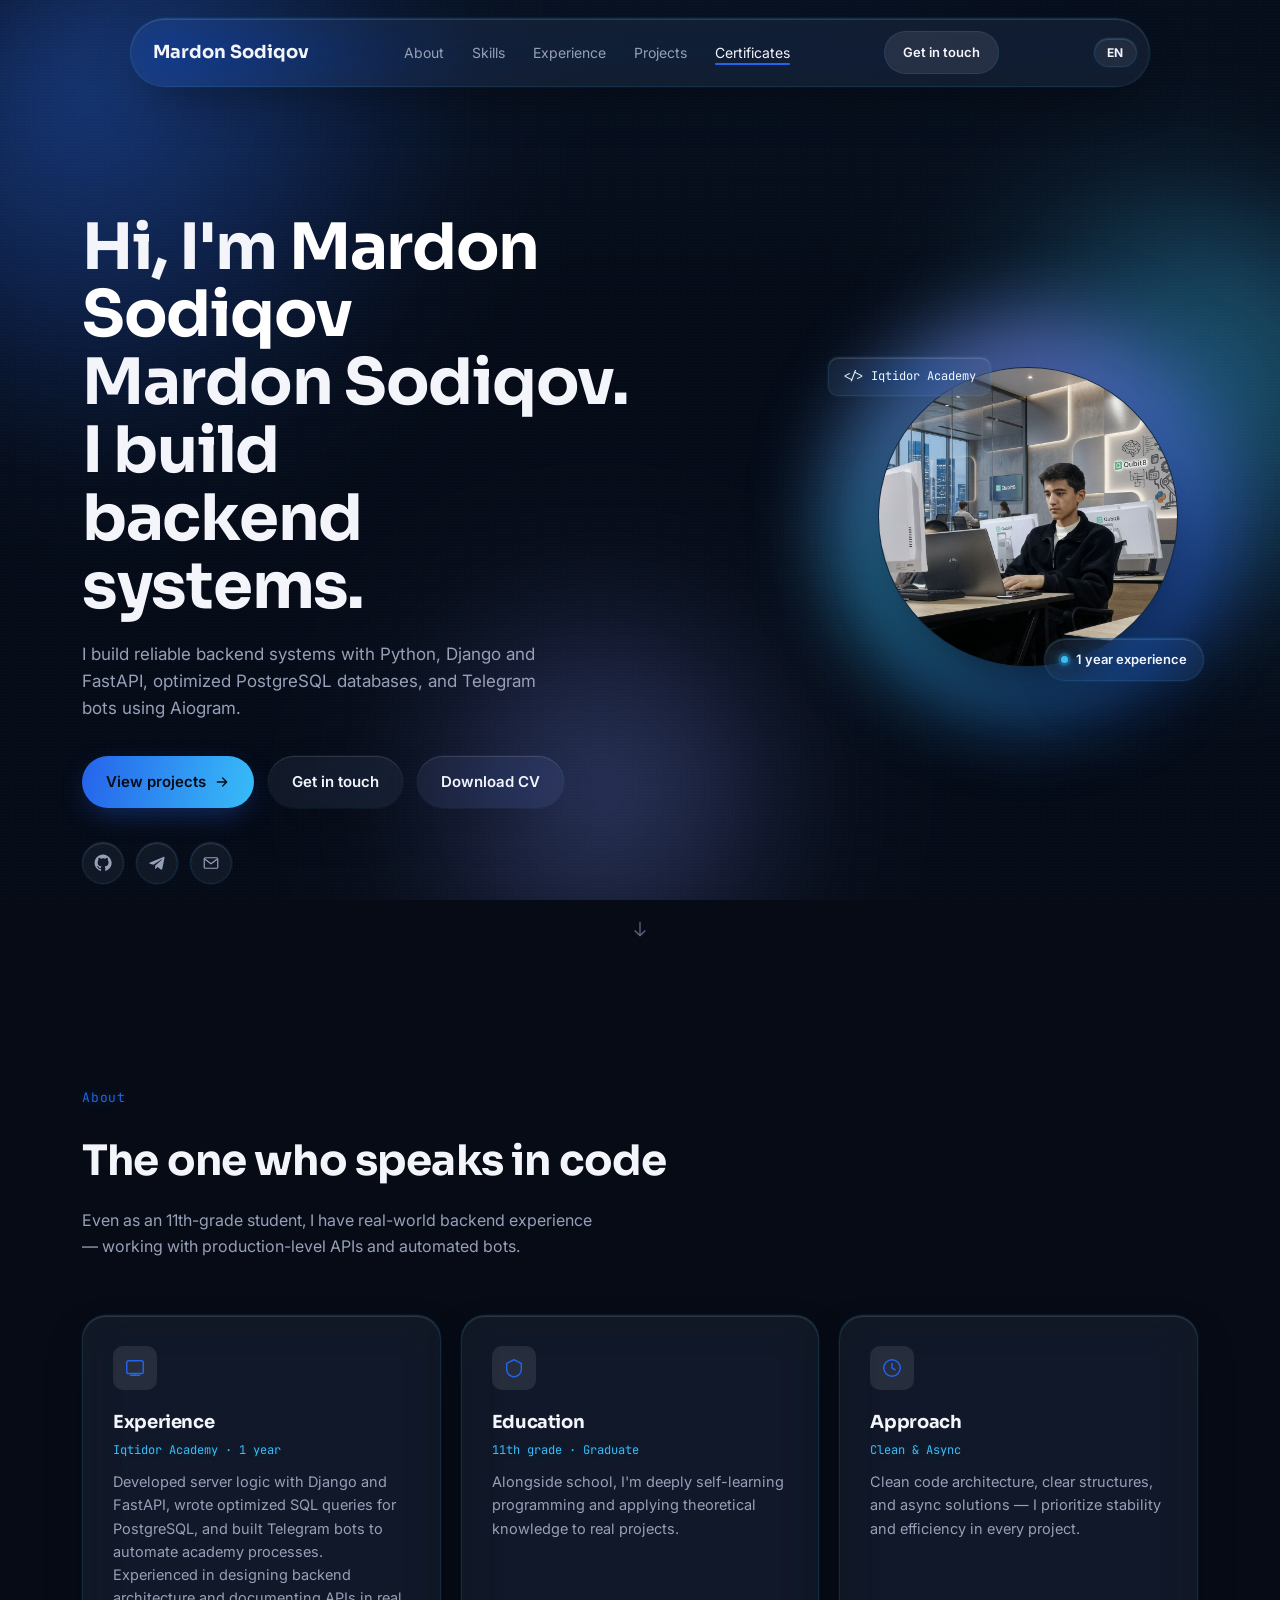
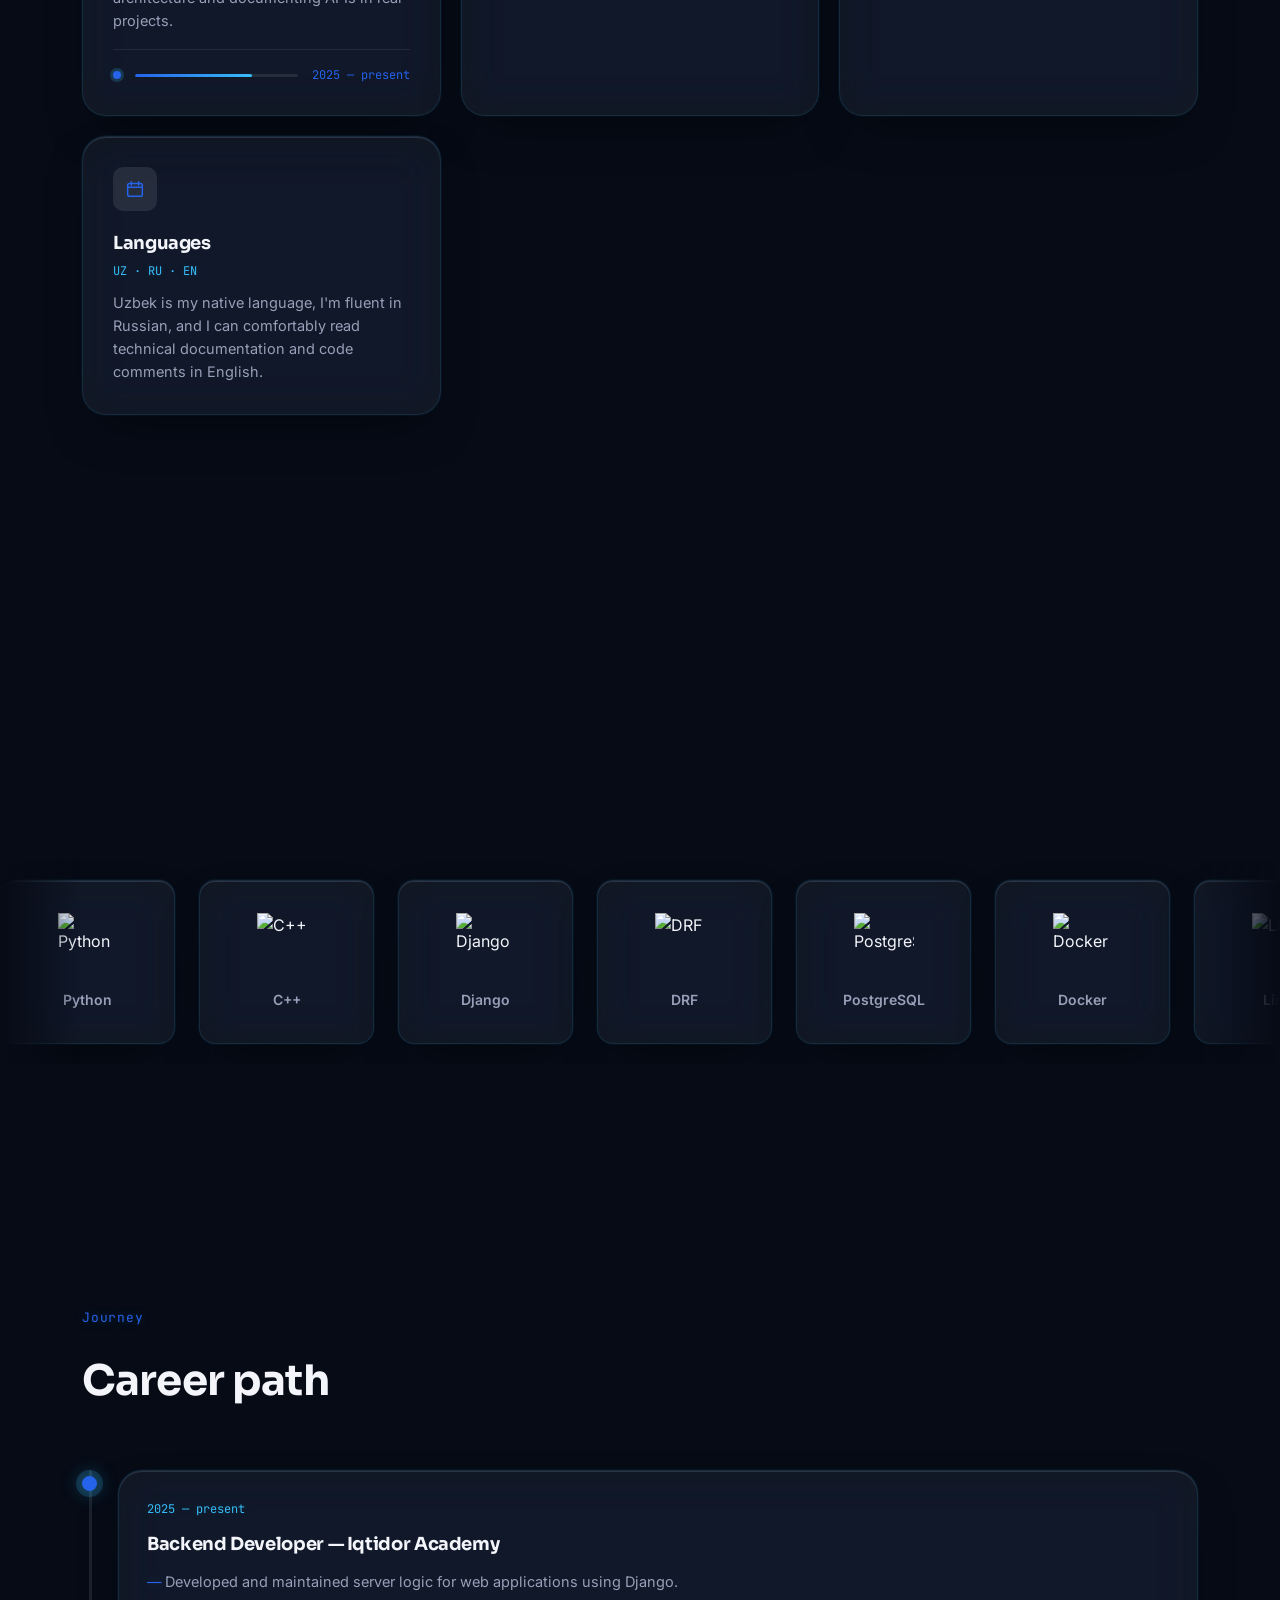
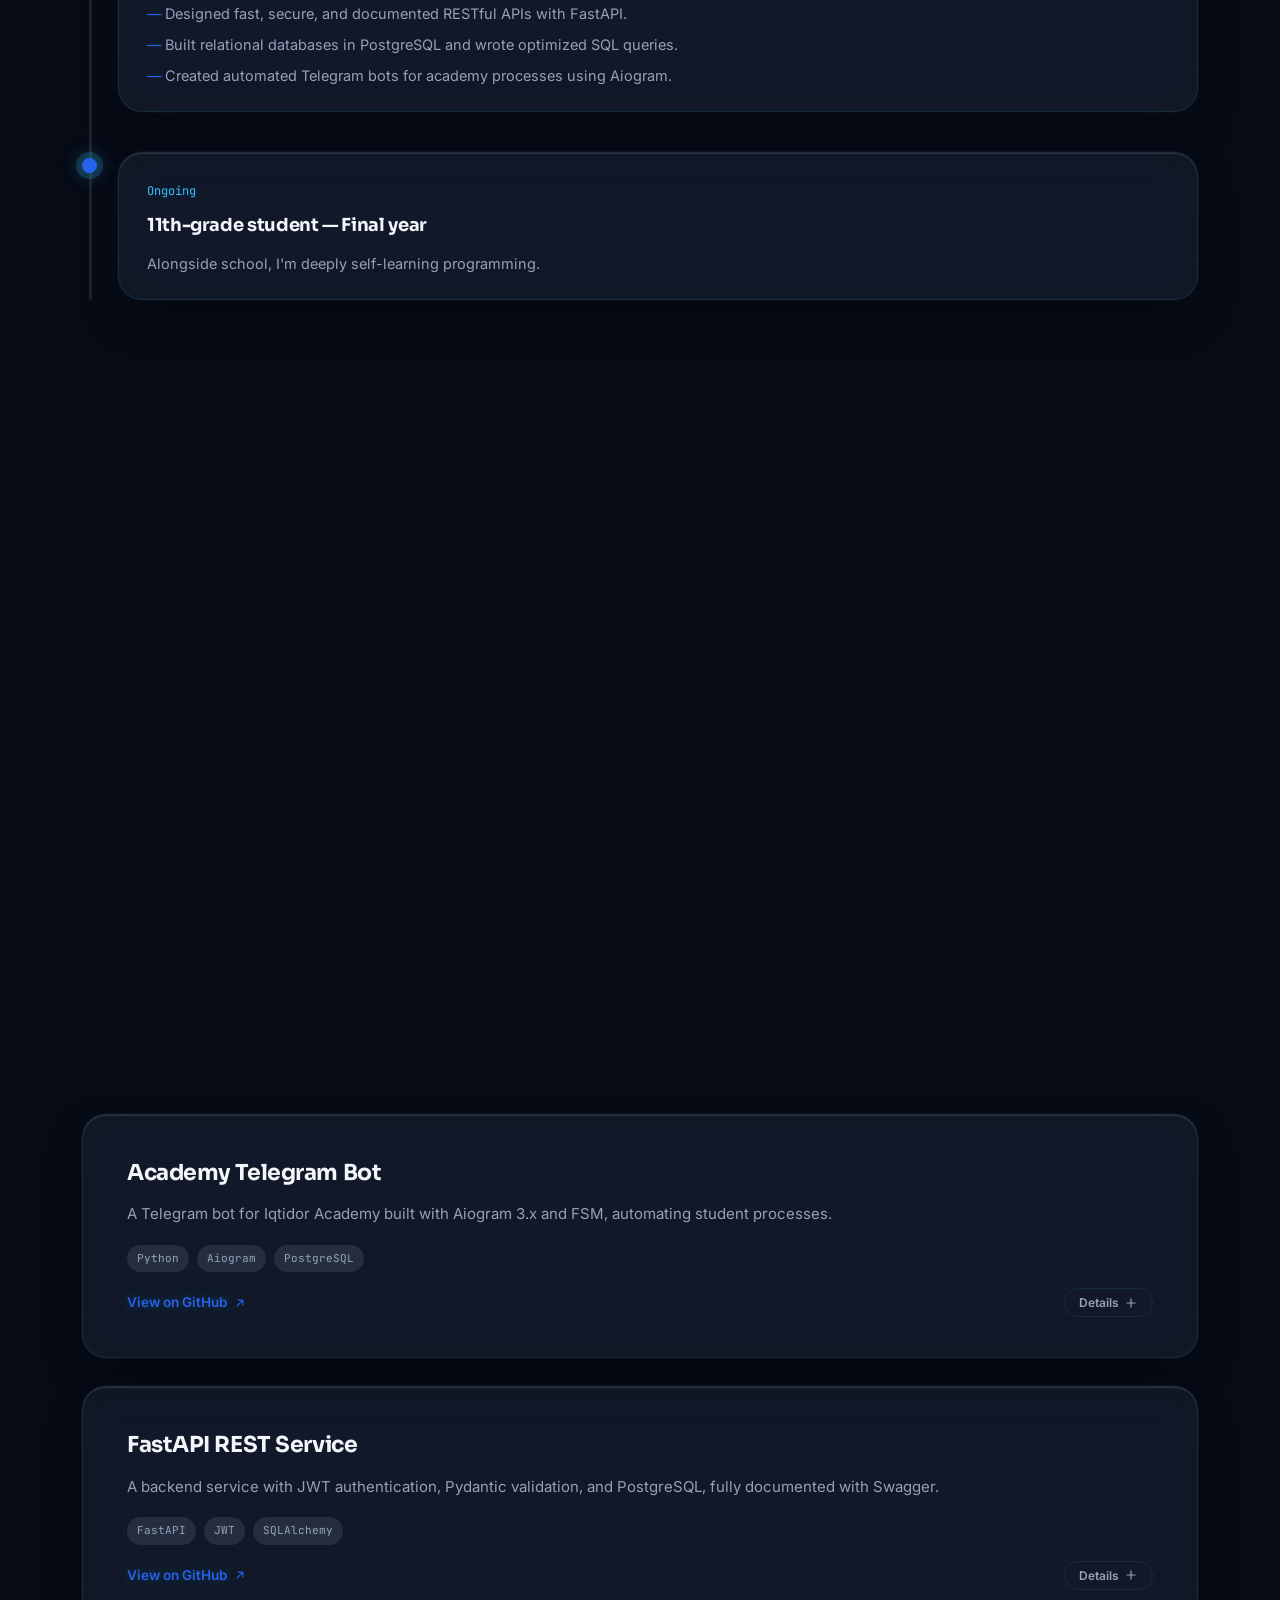
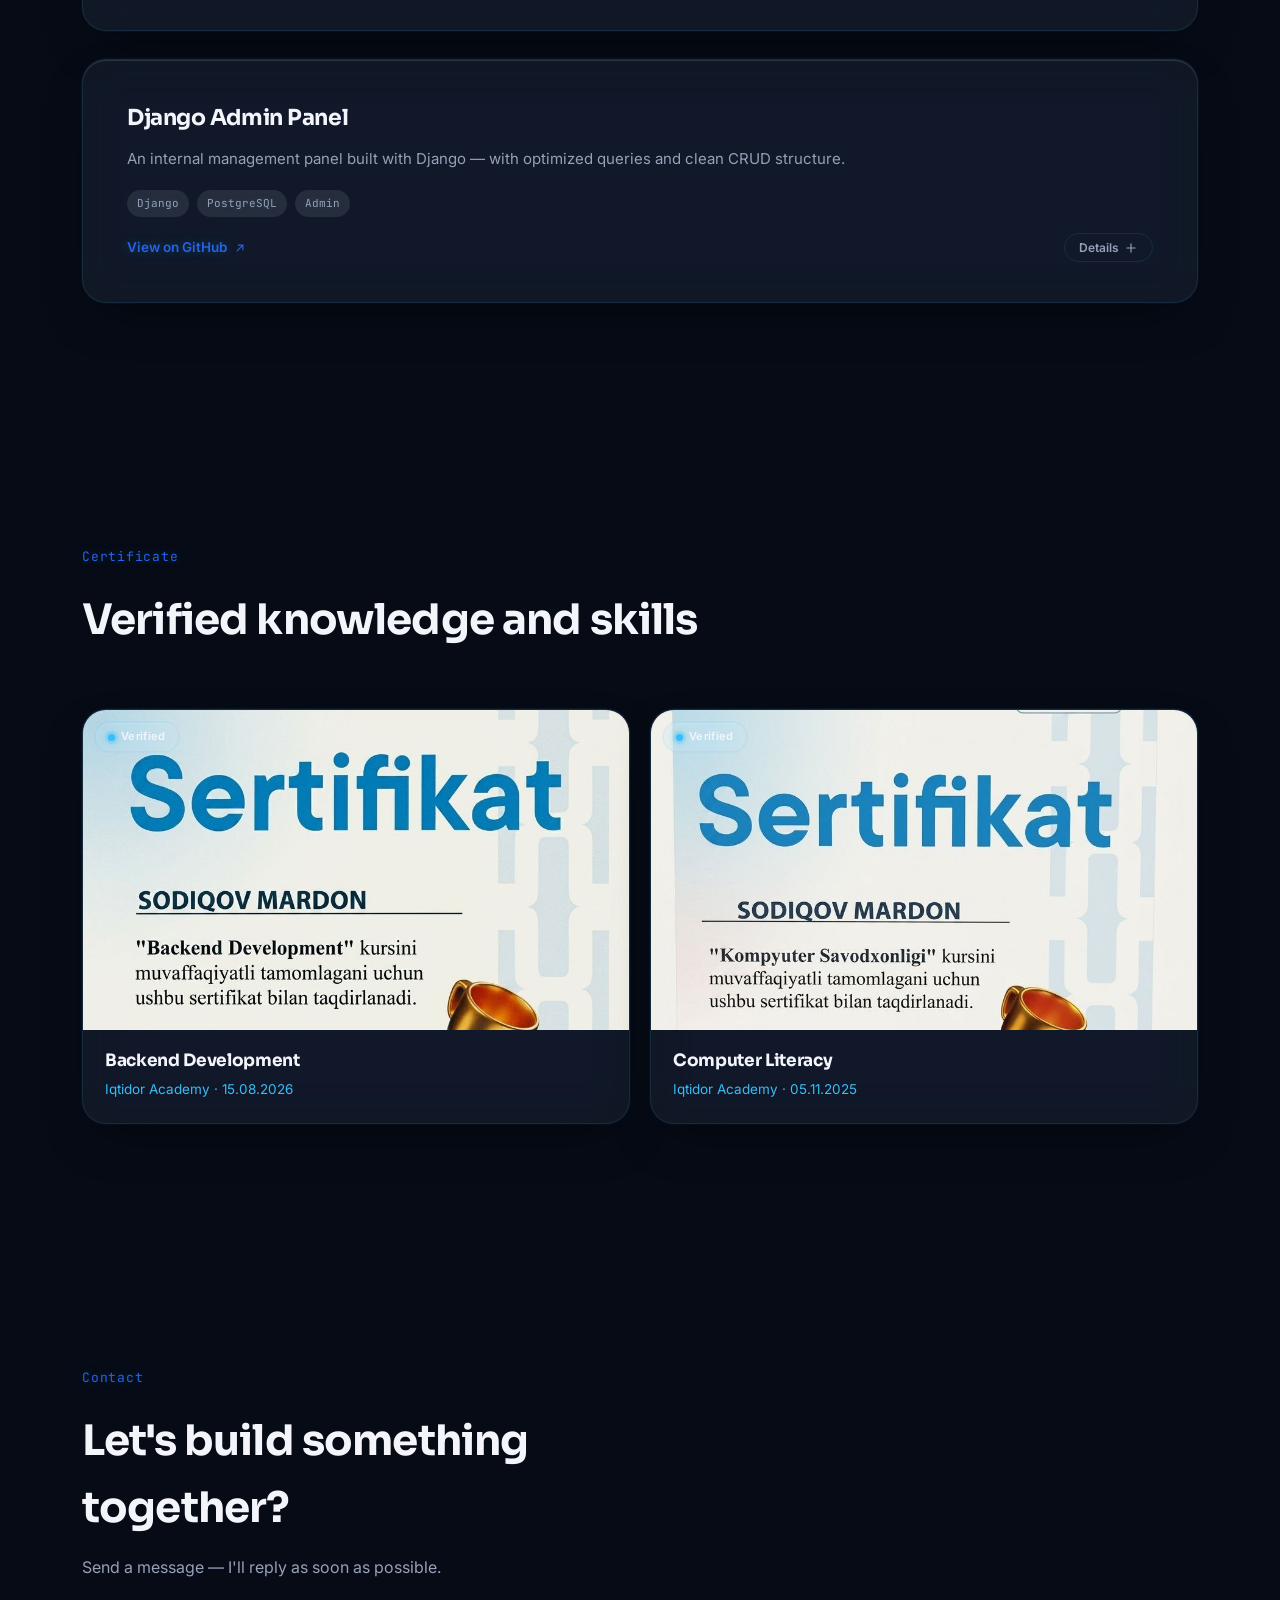
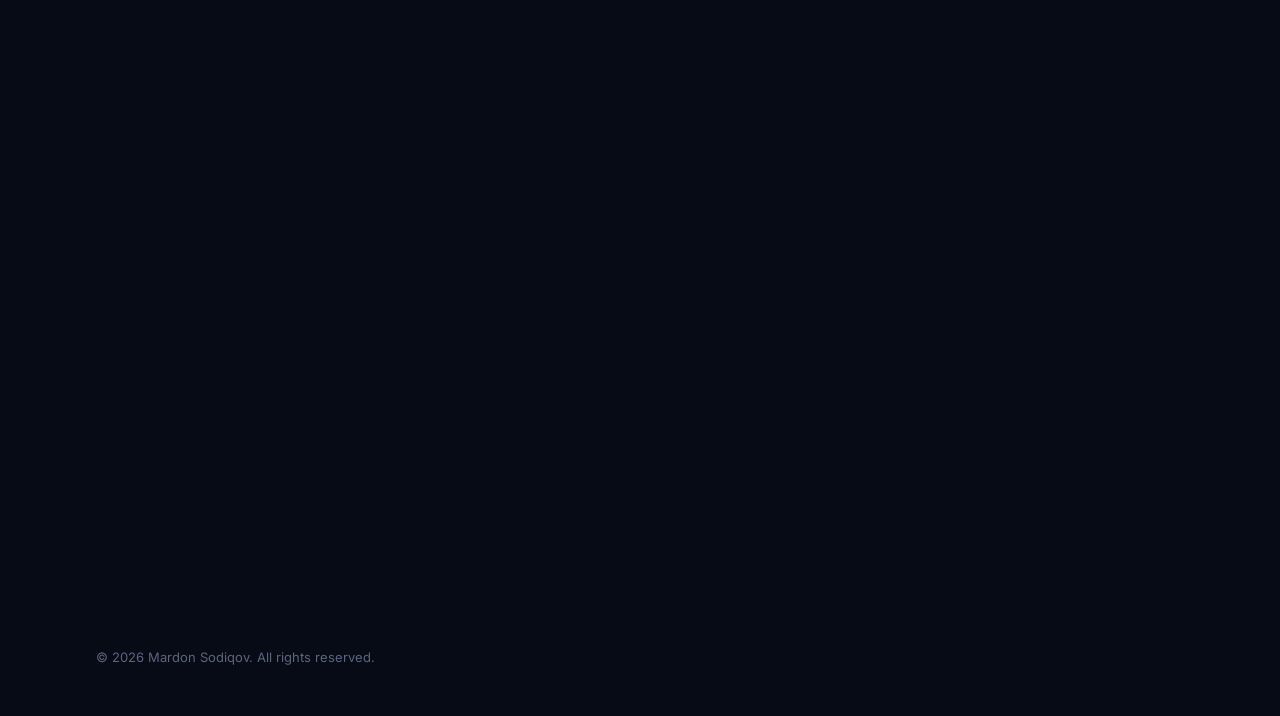
==== commit 1c47f52a: "Skills marquee, favicon, Deep Blue palette, light mode removed - Skills: infinite marquee carousel w" ====
--- a/frontend/index.html
+++ b/frontend/index.html
@@ -20,7 +20,9 @@
 <meta name="twitter:image" content="https://YOUR_DOMAIN.com/assets/og-image.png">
 
 <!-- Favicon -->
-<link rel="icon" type="image/png" href="assets/favicon.png">
+<link rel="icon" type="image/png" sizes="32x32" href="assets/favicon-32x32.png">
+<link rel="icon" type="image/png" sizes="512x512" href="assets/favicon-512x512.png">
+<link rel="apple-touch-icon" sizes="180x180" href="assets/favicon-180x180.png">
 
 <link rel="preconnect" href="https://fonts.googleapis.com">
 <link rel="preconnect" href="https://fonts.gstatic.com" crossorigin>
@@ -91,11 +93,10 @@
   <section class="hero">
     <div class="hero-text" data-reveal>
       <span class="eyebrow glass-pill">
-        <span class="pulse-dot"></span> <span data-i18n="hero_badge">Backend Developer · Python</span>
       </span>
       <h1 class="hero-title">
-        <span data-i18n="hero_title_1">Salom, men</span> <span class="grad-text">Mardon</span><br>
-        <span data-i18n="hero_title_2">server tomonini</span> <br class="br-mobile"><span data-i18n="hero_title_3">quraman.</span>
+        <span data-i18n="hero_title_1">Salom, men</span> <span class="grad-text">Mardon Sodiqov</span><br>
+        <span data-i18n="hero_title_2">Backend tizimlar</span> <br class="br-mobile"><span data-i18n="hero_title_3">quraman.</span>
       </h1>
       <p class="hero-sub" data-i18n="hero_sub">
         Python, Django va FastAPI yordamida ishonchli backend tizimlar,
@@ -202,34 +203,77 @@
       <p class="section-sub" data-i18n="skills_sub">Backend, ma'lumotlar bazasi va kundalik ish vositalari.</p>
     </div>
 
-    <div class="skills-grid" data-reveal>
-      <div class="glass card skill-card">
-        <h3 class="skill-group-title">
-          <span class="skill-group-icon"><svg width="20" height="20" viewBox="0 0 24 24" fill="none"><path d="M12 2C6.48 2 2 6.48 2 12s4.48 10 10 10 10-4.48 10-10S17.52 2 12 2zm-1 17.93c-3.95-.49-7-3.85-7-7.93 0-.62.08-1.21.21-1.79L9 15v1c0 1.1.9 2 2 2v1.93zm6.9-2.54c-.26-.81-1-1.39-1.9-1.39h-1v-3c0-.55-.45-1-1-1H8v-2h2c.55 0 1-.45 1-1V7h2c1.1 0 2-.9 2-2v-.41c2.93 1.19 5 4.06 5 7.41 0 2.08-.8 3.97-2.1 5.39z" fill="var(--accent-1)"/></svg></span> <span data-i18n="skills_backend">Backend</span>
-        </h3>
-        <div class="skill-row" data-level="92"><span>Python</span><b class="code-font" data-value="92">0%</b><div class="bar"><i></i></div></div>
-        <div class="skill-row" data-level="85"><span>Django</span><b class="code-font" data-value="85">0%</b><div class="bar"><i></i></div></div>
-        <div class="skill-row" data-level="88"><span>FastAPI</span><b class="code-font" data-value="88">0%</b><div class="bar"><i></i></div></div>
-        <div class="skill-row" data-level="80"><span>Aiogram</span><b class="code-font" data-value="80">0%</b><div class="bar"><i></i></div></div>
-      </div>
-
-      <div class="glass card skill-card">
-        <h3 class="skill-group-title">
-          <span class="skill-group-icon"><svg width="20" height="20" viewBox="0 0 24 24" fill="none"><path d="M20 3H4c-1.1 0-2 .9-2 2v14c0 1.1.9 2 2 2h16c1.1 0 2-.9 2-2V5c0-1.1-.9-2-2-2zm0 16H4V5h16v14z" fill="var(--accent-2)"/><path d="M6 7h12v2H6zm0 4h12v2H6zm0 4h8v2H6z" fill="var(--accent-2)" opacity=".6"/></svg></span> <span data-i18n="skills_db">Ma'lumotlar bazasi</span>
-        </h3>
-        <div class="skill-row" data-level="83"><span>PostgreSQL</span><b class="code-font" data-value="83">0%</b><div class="bar"><i></i></div></div>
-        <div class="skill-row" data-level="78"><span data-i18n="skills_sql_opt">SQL optimizatsiya</span><b class="code-font" data-value="78">0%</b><div class="bar"><i></i></div></div>
-        <div class="skill-row" data-level="70"><span data-i18n="skills_data_model">Ma'lumotlar modellashtirish</span><b class="code-font" data-value="70">0%</b><div class="bar"><i></i></div></div>
-      </div>
-
-      <div class="glass card skill-card">
-        <h3 class="skill-group-title">
-          <span class="skill-group-icon"><svg width="20" height="20" viewBox="0 0 24 24" fill="none"><path d="M22.7 19l-9.1-9.1c.9-2.3.4-5-1.5-6.9-2-2-5-2.4-7.4-1.3L9 6 6 9 1.6 4.7C.4 7.1.9 10.1 2.9 12.1c1.9 1.9 4.6 2.4 6.9 1.5l9.1 9.1c.4.4 1 .4 1.4 0l2.3-2.3c.5-.4.5-1.1.1-1.4z" fill="var(--accent-1)"/></svg></span> <span data-i18n="skills_tools">Vositalar</span>
-        </h3>
-        <div class="skill-row" data-level="86"><span>Git &amp; GitHub</span><b class="code-font" data-value="86">0%</b><div class="bar"><i></i></div></div>
-        <div class="skill-row" data-level="75"><span data-i18n="skills_rest">REST API dizayni</span><b class="code-font" data-value="75">0%</b><div class="bar"><i></i></div></div>
-        <div class="skill-row" data-level="60"><span>Docker</span><b class="code-font" data-value="60">0%</b><div class="bar"><i></i></div></div>
-      </div>
+    <div class="skills-marquee-wrapper">
+      <div class="marquee-fade-left"></div>
+      <div class="marquee-track">
+        <!-- Set 1 -->
+        <div class="tech-card glass">
+          <img class="tech-card-icon" src="https://cdn.jsdelivr.net/gh/devicons/devicon/icons/python/python-original.svg" alt="Python">
+          <span class="tech-card-name">Python</span>
+        </div>
+        <div class="tech-card glass">
+          <img class="tech-card-icon" src="https://cdn.jsdelivr.net/gh/devicons/devicon/icons/cplusplus/cplusplus-original.svg" alt="C++">
+          <span class="tech-card-name">C++</span>
+        </div>
+        <div class="tech-card glass">
+          <img class="tech-card-icon" src="https://cdn.jsdelivr.net/gh/devicons/devicon/icons/django/django-plain.svg" alt="Django">
+          <span class="tech-card-name">Django</span>
+        </div>
+        <div class="tech-card glass">
+          <img class="tech-card-icon" src="https://cdn.jsdelivr.net/gh/devicons/devicon/icons/fastapi/fastapi-original.svg" alt="DRF">
+          <span class="tech-card-name">DRF</span>
+        </div>
+        <div class="tech-card glass">
+          <img class="tech-card-icon" src="https://cdn.jsdelivr.net/gh/devicons/devicon/icons/postgresql/postgresql-original.svg" alt="PostgreSQL">
+          <span class="tech-card-name">PostgreSQL</span>
+        </div>
+        <div class="tech-card glass">
+          <img class="tech-card-icon" src="https://cdn.jsdelivr.net/gh/devicons/devicon/icons/docker/docker-original.svg" alt="Docker">
+          <span class="tech-card-name">Docker</span>
+        </div>
+        <div class="tech-card glass">
+          <img class="tech-card-icon" src="https://cdn.jsdelivr.net/gh/devicons/devicon/icons/linux/linux-original.svg" alt="Linux">
+          <span class="tech-card-name">Linux</span>
+        </div>
+        <div class="tech-card glass">
+          <img class="tech-card-icon" src="https://cdn.jsdelivr.net/gh/devicons/devicon/icons/telegram/telegram-original.svg" alt="Aiogram">
+          <span class="tech-card-name">Aiogram</span>
+        </div>
+        <!-- Set 2 (duplicate for seamless loop) -->
+        <div class="tech-card glass">
+          <img class="tech-card-icon" src="https://cdn.jsdelivr.net/gh/devicons/devicon/icons/python/python-original.svg" alt="Python">
+          <span class="tech-card-name">Python</span>
+        </div>
+        <div class="tech-card glass">
+          <img class="tech-card-icon" src="https://cdn.jsdelivr.net/gh/devicons/devicon/icons/cplusplus/cplusplus-original.svg" alt="C++">
+          <span class="tech-card-name">C++</span>
+        </div>
+        <div class="tech-card glass">
+          <img class="tech-card-icon" src="https://cdn.jsdelivr.net/gh/devicons/devicon/icons/django/django-plain.svg" alt="Django">
+          <span class="tech-card-name">Django</span>
+        </div>
+        <div class="tech-card glass">
+          <img class="tech-card-icon" src="https://cdn.jsdelivr.net/gh/devicons/devicon/icons/fastapi/fastapi-original.svg" alt="DRF">
+          <span class="tech-card-name">DRF</span>
+        </div>
+        <div class="tech-card glass">
+          <img class="tech-card-icon" src="https://cdn.jsdelivr.net/gh/devicons/devicon/icons/postgresql/postgresql-original.svg" alt="PostgreSQL">
+          <span class="tech-card-name">PostgreSQL</span>
+        </div>
+        <div class="tech-card glass">
+          <img class="tech-card-icon" src="https://cdn.jsdelivr.net/gh/devicons/devicon/icons/docker/docker-original.svg" alt="Docker">
+          <span class="tech-card-name">Docker</span>
+        </div>
+        <div class="tech-card glass">
+          <img class="tech-card-icon" src="https://cdn.jsdelivr.net/gh/devicons/devicon/icons/linux/linux-original.svg" alt="Linux">
+          <span class="tech-card-name">Linux</span>
+        </div>
+        <div class="tech-card glass">
+          <img class="tech-card-icon" src="https://cdn.jsdelivr.net/gh/devicons/devicon/icons/telegram/telegram-original.svg" alt="Aiogram">
+          <span class="tech-card-name">Aiogram</span>
+        </div>
+      </div>
+      <div class="marquee-fade-right"></div>
     </div>
   </section>
 
@@ -283,16 +327,15 @@
       <button class="filter-btn" data-filter="web" data-i18n="proj_filter_web">Web</button>
     </div>
 
-    <div class="projects-grid" data-reveal>
+    <div class="projects-grid">
 
       <!-- REAL PROJECT: Uy-loyiha Studio -->
-      <article class="glass card project-card project-card--real" data-category="web">
+      <article class="glass card project-card project-card--real" data-category="web" data-reveal style="transition-delay:.05s">
         <div class="project-glow"></div>
         <div class="project-badge glass">
           <span class="badge-dot"></span>
           <span data-i18n="proj_real_badge">Real loyiha</span>
         </div>
-        <div class="project-icon-wrap"><span class="project-icon">🏠</span></div>
         <h3 data-i18n="proj_real_title">Uy-loyiha Studio</h3>
         <p data-i18n="proj_real_desc">Qurilish materiallar kalkulyatori — g'isht, tsement, qum va boshqa materiallarni hisoblab, smeta tuzish imkonini beruvchi to'liq ishlaydigan veb-ilova.</p>
         <div class="tag-row">
@@ -308,9 +351,8 @@
         </div>
       </article>
 
-      <article class="glass card project-card" data-category="bot">
+      <article class="glass card project-card" data-category="bot" data-reveal style="transition-delay:.1s">
         <div class="project-glow"></div>
-        <div class="project-icon-wrap"><span class="project-icon">🤖</span></div>
         <h3 data-i18n="proj_1_title">Akademiya Telegram Bot</h3>
         <p data-i18n="proj_1_desc">Iqtidor Academy uchun Aiogram 3.x asosida FSM bilan ishlaydigan bot.</p>
         <div class="tag-row">
@@ -330,9 +372,8 @@
         </div>
       </article>
 
-      <article class="glass card project-card" data-category="api">
+      <article class="glass card project-card" data-category="api" data-reveal style="transition-delay:.15s">
         <div class="project-glow"></div>
-        <div class="project-icon-wrap"><span class="project-icon">⚡</span></div>
         <h3 data-i18n="proj_2_title">FastAPI REST xizmati</h3>
         <p data-i18n="proj_2_desc">JWT autentifikatsiya va PostgreSQL bilan ishlaydigan backend xizmati.</p>
         <div class="tag-row">
@@ -352,9 +393,8 @@
         </div>
       </article>
 
-      <article class="glass card project-card" data-category="web">
+      <article class="glass card project-card" data-category="web" data-reveal style="transition-delay:.2s">
         <div class="project-glow"></div>
-        <div class="project-icon-wrap"><span class="project-icon">🗂️</span></div>
         <h3 data-i18n="proj_3_title">Django boshqaruv paneli</h3>
         <p data-i18n="proj_3_desc">Django asosidagi ichki boshqaruv paneli.</p>
         <div class="tag-row">
@@ -409,7 +449,6 @@
         <div class="cert-img-container" data-lightbox="0">
           <img src="assets/Back_end_mardon.jpg" alt="Backend Development sertifikati" class="cert-img" loading="lazy">
           <div class="cert-img-overlay">
-            <span class="cert-zoom-icon">🔍</span>
             <span class="cert-zoom-text" data-i18n="cert_zoom">Kattalashtirish</span>
           </div>
         </div>
@@ -427,7 +466,6 @@
         <div class="cert-img-container" data-lightbox="1">
           <img src="assets/Savotxonlik_mardon.jpg" alt="Kompyuter Savodxonligi sertifikati" class="cert-img" loading="lazy">
           <div class="cert-img-overlay">
-            <span class="cert-zoom-icon">🔍</span>
             <span class="cert-zoom-text" data-i18n="cert_zoom">Kattalashtirish</span>
           </div>
         </div>
@@ -486,21 +524,12 @@
         <div class="glass card contact-info-card">
           <h3 data-i18n="contact_socials">Ijtimoiy tarmoqlar</h3>
           <a href="https://github.com/sodikovmardon" target="_blank" rel="noopener" class="contact-link">
-            <span class="contact-link-icon glass">
-              <svg width="16" height="16" viewBox="0 0 24 24" fill="currentColor"><path d="M12 .5C5.73.5.75 5.48.75 11.75c0 5.02 3.26 9.28 7.79 10.78.57.1.78-.25.78-.55v-2.15c-3.17.69-3.84-1.36-3.84-1.36-.52-1.31-1.26-1.66-1.26-1.66-1.03-.7.08-.69.08-.69 1.14.08 1.74 1.17 1.74 1.17 1.01 1.73 2.65 1.23 3.3.94.1-.73.4-1.23.72-1.51-2.53-.29-5.19-1.27-5.19-5.63 0-1.24.44-2.26 1.17-3.05-.12-.29-.51-1.45.11-3.02 0 0 .96-.31 3.14 1.16a10.9 10.9 0 0 1 5.72 0c2.18-1.47 3.14-1.16 3.14-1.16.62 1.57.23 2.73.11 3.02.73.79 1.17 1.81 1.17 3.05 0 4.37-2.67 5.34-5.21 5.62.41.36.77 1.07.77 2.15v3.19c0 .3.21.66.79.55 4.52-1.51 7.78-5.76 7.78-10.78C23.25 5.48 18.27.5 12 .5Z"/></svg>
-            </span>
             <span><b>GitHub</b><small>@sodikovmardon</small></span>
           </a>
           <a href="https://t.me/mardonsodikov" target="_blank" rel="noopener" class="contact-link">
-            <span class="contact-link-icon glass">
-              <svg width="16" height="16" viewBox="0 0 24 24" fill="currentColor"><path d="M22 4.9 18.98 20c-.23 1.02-.84 1.27-1.7.79l-4.7-3.46-2.27 2.18c-.25.25-.46.46-.94.46l.33-4.78L18.4 7.6c.4-.36-.09-.56-.63-.2L7.1 14.4l-4.62-1.45c-1-.32-1.02-1 .22-1.48L20.6 3.9c.85-.31 1.6.2 1.4 1Z"/></svg>
-            </span>
             <span><b>Telegram</b><small>@mardonsodikov</small></span>
           </a>
           <a href="mailto:mardonsodikov1@gmail.com" class="contact-link">
-            <span class="contact-link-icon glass">
-              <svg width="16" height="16" viewBox="0 0 24 24" fill="none"><path d="M3 6.5A1.5 1.5 0 0 1 4.5 5h15A1.5 1.5 0 0 1 21 6.5v11a1.5 1.5 0 0 1-1.5 1.5h-15A1.5 1.5 0 0 1 3 17.5v-11Z" stroke="currentColor" stroke-width="1.6"/><path d="m4 7 8 6 8-6" stroke="currentColor" stroke-width="1.6" stroke-linecap="round" stroke-linejoin="round"/></svg>
-            </span>
             <span><b>Email</b><small>mardonsodikov1@gmail.com</small></span>
           </a>
         </div>
@@ -519,16 +548,8 @@
 <div class="toast-container" id="toastContainer"></div>
 
 <footer class="footer">
-  <div class="glass footer-bar">
+  <div class="footer-bar">
     <span data-i18n="footer_copy">© 2026 Mardon Sodiqov. Barcha huquqlar himoyalangan.</span>
-    <div class="footer-socials">
-      <a href="https://github.com/sodikovmardon" target="_blank" rel="noopener" aria-label="GitHub">
-        <svg width="16" height="16" viewBox="0 0 24 24" fill="currentColor"><path d="M12 .5C5.73.5.75 5.48.75 11.75c0 5.02 3.26 9.28 7.79 10.78.57.1.78-.25.78-.55v-2.15c-3.17.69-3.84-1.36-3.84-1.36-.52-1.31-1.26-1.66-1.26-1.66-1.03-.7.08-.69.08-.69 1.14.08 1.74 1.17 1.74 1.17 1.01 1.73 2.65 1.23 3.3.94.1-.73.4-1.23.72-1.51-2.53-.29-5.19-1.27-5.19-5.63 0-1.24.44-2.26 1.17-3.05-.12-.29-.51-1.45.11-3.02 0 0 .96-.31 3.14 1.16a10.9 10.9 0 0 1 5.72 0c2.18-1.47 3.14-1.16 3.14-1.16.62 1.57.23 2.73.11 3.02.73.79 1.17 1.81 1.17 3.05 0 4.37-2.67 5.34-5.21 5.62.41.36.77 1.07.77 2.15v3.19c0 .3.21.66.79.55 4.52-1.51 7.78-5.76 7.78-10.78C23.25 5.48 18.27.5 12 .5Z"/></svg>
-      </a>
-      <a href="https://t.me/mardonsodikov" target="_blank" rel="noopener" aria-label="Telegram">
-        <svg width="16" height="16" viewBox="0 0 24 24" fill="currentColor"><path d="M22 4.9 18.98 20c-.23 1.02-.84 1.27-1.7.79l-4.7-3.46-2.27 2.18c-.25.25-.46.46-.94.46l.33-4.78L18.4 7.6c.4-.36-.09-.56-.63-.2L7.1 14.4l-4.62-1.45c-1-.32-1.02-1 .22-1.48L20.6 3.9c.85-.31 1.6.2 1.4 1Z"/></svg>
-      </a>
-    </div>
   </div>
 </footer>
 
--- a/frontend/css/style.css
+++ b/frontend/css/style.css
@@ -5,20 +5,20 @@
    ========================================================== */
 
 :root{
-  --bg: #06070c;
-  --bg-soft: #0b0e18;
+  --bg: #060b16;
+  --bg-soft: #0c1528;
   --surface: rgba(255,255,255,0.055);
   --surface-strong: rgba(255,255,255,0.09);
-  --border: rgba(255,255,255,0.14);
+  --border: rgba(56,189,248,0.12);
   --border-soft: rgba(255,255,255,0.08);
 
   --text: #f3f5fb;
   --text-muted: #97a0b8;
   --text-faint: #5c6480;
 
-  --accent-1: #62e0ff;   /* cyan   */
-  --accent-2: #9b8bff;   /* violet */
-  --accent-3: #ff9f6b;   /* coral, used sparingly for CTA warmth */
+  --accent-1: #2563eb;   /* royal blue */
+  --accent-2: #38bdf8;   /* sky blue */
+  --accent-3: #818cf8;   /* indigo, sparingly */
 
   --radius-xl: 32px;
   --radius-lg: 24px;
@@ -40,6 +40,7 @@
   line-height: 1.6;
   -webkit-font-smoothing: antialiased;
   overflow-x: hidden;
+  transition: background 0.4s ease, color 0.4s ease;
 }
 
 h1,h2,h3{
@@ -48,12 +49,18 @@
   letter-spacing: -0.02em;
 }
 
-p{ margin:0; color: var(--text-muted); }
+p{ margin:0; color: var(--text-muted); transition: color 0.4s ease; }
 a{ color: inherit; text-decoration: none; }
 ul{ margin:0; padding:0; list-style:none; }
 button{ font-family: inherit; cursor:pointer; }
 
-.code-font{ font-family: 'JetBrains Mono', monospace; }
+.code-font{ font-family: 'JetBrains Mono', monospace; text-shadow: 0 0 8px rgba(56,189,248,0.2); }
+
+/* Theme transitions */
+.glass, .btn, .card, .tag, .nav-wrap, .nav-mobile,
+.filter-btn, .contact-link, .footer-bar{
+  transition: background 0.4s ease, color 0.4s ease, border-color 0.4s ease, box-shadow 0.4s ease;
+}
 
 @media (prefers-reduced-motion: reduce){
   *{ animation-duration: 0.001ms !important; animation-iteration-count: 1 !important; transition-duration: 0.001ms !important; scroll-behavior: auto !important; }
@@ -102,52 +109,61 @@
 .liquid-bg{
   position: fixed; inset: 0; z-index: -1; overflow: hidden;
   background:
-    radial-gradient(ellipse 120% 80% at 50% -10%, #0e1424 0%, var(--bg) 55%);
+    radial-gradient(ellipse 120% 80% at 50% -10%, #0a1425 0%, var(--bg) 55%),
+    radial-gradient(circle at 50% 50%, rgba(37,99,235,0.06) 0%, rgba(56,189,248,0.03) 40%, transparent 70%);
 }
 .blob{
   position: absolute;
   border-radius: 50%;
-  filter: blur(90px);
-  opacity: .55;
+  filter: blur(70px);
+  opacity: .5;
   mix-blend-mode: screen;
   will-change: transform;
 }
 .blob-a{
   width: 46vw; height: 46vw; max-width: 640px; max-height: 640px;
   top: -10%; left: -8%;
-  background: radial-gradient(circle at 30% 30%, var(--accent-2), transparent 70%);
+  background: radial-gradient(circle at 30% 30%, var(--accent-1), transparent 70%);
   animation: driftA 26s ease-in-out infinite;
 }
 .blob-b{
   width: 38vw; height: 38vw; max-width: 560px; max-height: 560px;
   top: 20%; right: -10%;
-  background: radial-gradient(circle at 60% 40%, var(--accent-1), transparent 70%);
+  background: radial-gradient(circle at 60% 40%, var(--accent-2), transparent 70%);
   animation: driftB 32s ease-in-out infinite;
 }
 .blob-c{
   width: 34vw; height: 34vw; max-width: 500px; max-height: 500px;
   bottom: -12%; left: 30%;
   background: radial-gradient(circle at 50% 50%, var(--accent-3), transparent 72%);
-  opacity: .35;
+  opacity: .4;
   animation: driftC 30s ease-in-out infinite;
 }
 @keyframes driftA{
   0%,100%{ transform: translate(0,0) scale(1); }
-  50%{ transform: translate(6vw, 8vh) scale(1.12); }
+  33%{ transform: translate(8vw, 10vh) scale(1.12); }
+  66%{ transform: translate(-4vw, 6vh) scale(0.95); }
 }
 @keyframes driftB{
   0%,100%{ transform: translate(0,0) scale(1); }
-  50%{ transform: translate(-7vw, 6vh) scale(0.9); }
+  33%{ transform: translate(-9vw, 8vh) scale(0.9); }
+  66%{ transform: translate(5vw, -5vh) scale(1.08); }
 }
 @keyframes driftC{
   0%,100%{ transform: translate(0,0) scale(1); }
-  50%{ transform: translate(4vw, -6vh) scale(1.15); }
+  33%{ transform: translate(6vw, -8vh) scale(1.15); }
+  66%{ transform: translate(-5vw, 4vh) scale(0.92); }
 }
 .grain{
   position:absolute; inset:0;
   background-image: radial-gradient(rgba(255,255,255,0.035) 1px, transparent 1px);
   background-size: 3px 3px;
-  opacity: .5;
+  opacity: .65;
+}
+.grain::after{
+  content:''; position:absolute; inset:0;
+  background: linear-gradient(180deg, rgba(37,99,235,0.02) 0%, rgba(56,189,248,0.015) 100%);
+  mix-blend-mode: overlay;
 }
 
 /* ---------- Glass material ---------- */
@@ -160,7 +176,18 @@
   position: relative;
   box-shadow:
     0 1px 0 0 rgba(255,255,255,0.12) inset,
-    0 20px 50px -20px rgba(0,0,0,0.6);
+    0 20px 50px -20px rgba(0,0,0,0.6),
+    0 0 0 1px rgba(56,189,248,0.06);
+  transition: border-color 0.3s, box-shadow 0.3s;
+}
+.glass:hover{
+  border-color: rgba(56,189,248,0.2);
+  box-shadow:
+    0 1px 0 0 rgba(255,255,255,0.12) inset,
+    0 20px 50px -20px rgba(0,0,0,0.6),
+    0 0 0 1px rgba(56,189,248,0.12),
+    0 0 20px -4px rgba(56,189,248,0.12);
+}
 }
 .glass::before{
   content:"";
@@ -196,14 +223,14 @@
 }
 .pulse-dot{
   width:7px; height:7px; border-radius:50%;
-  background: var(--accent-1);
-  box-shadow: 0 0 0 0 rgba(98,224,255,.6);
+  background: var(--accent-2);
+  box-shadow: 0 0 8px var(--accent-2), 0 0 0 0 rgba(56,189,248,.6);
   animation: pulse 2s infinite;
 }
 @keyframes pulse{
-  0%{ box-shadow: 0 0 0 0 rgba(98,224,255,.5); }
-  70%{ box-shadow: 0 0 0 8px rgba(98,224,255,0); }
-  100%{ box-shadow: 0 0 0 0 rgba(98,224,255,0); }
+  0%{ box-shadow: 0 0 8px var(--accent-2), 0 0 0 0 rgba(56,189,248,.5); }
+  70%{ box-shadow: 0 0 8px var(--accent-2), 0 0 0 8px rgba(56,189,248,0); }
+  100%{ box-shadow: 0 0 8px var(--accent-2), 0 0 0 0 rgba(56,189,248,0); }
 }
 @keyframes spin{ to{ transform: rotate(360deg); } }
 .section-title{
@@ -214,9 +241,7 @@
 .section-sub{ font-size: 16px; max-width: 520px; }
 
 .grad-text{
-  background: linear-gradient(100deg, var(--accent-1), var(--accent-2) 60%);
-  -webkit-background-clip: text; background-clip: text;
-  color: transparent;
+  color: #ffffff;
 }
 
 /* ---------- Reveal-on-scroll ---------- */
@@ -235,11 +260,11 @@
 .btn svg{ transition: transform .3s var(--ease); }
 .btn:hover svg{ transform: translateX(3px); }
 .btn-primary{
-  color: #06070c;
+  color: #060b16;
   background: linear-gradient(100deg, var(--accent-1), var(--accent-2));
-  box-shadow: 0 10px 30px -8px rgba(98,224,255,.45);
-}
-.btn-primary:hover{ transform: translateY(-2px); box-shadow: 0 16px 36px -10px rgba(98,224,255,.6); }
+  box-shadow: 0 10px 30px -8px rgba(37,99,235,0.45);
+}
+.btn-primary:hover{ transform: translateY(-2px); box-shadow: 0 16px 36px -10px rgba(37,99,235,0.6); }
 .btn-ghost{ color: var(--text); display:inline-flex; align-items:center; gap:8px; }
 .btn-ghost:hover{ transform: translateY(-2px); background: var(--surface-strong); }
 .cv-download-btn .cv-icon{ transition: transform .3s var(--ease); }
@@ -316,10 +341,11 @@
   transition: background .2s, color .2s;
 }
 .lang-option:hover{ background: var(--surface-strong); color: var(--text); }
-.lang-option.active{ color: var(--accent-1); background: rgba(98,224,255,0.08); }
+.lang-option.active{ color: var(--accent-1); background: rgba(56,189,248,0.08); }
 .lang-switcher-mobile{ display:flex; gap:6px; padding:12px 6px 0; border-top:1px solid var(--border-soft); margin-top:8px; }
 .lang-switcher-mobile .lang-option{ flex:1; padding:8px; border-radius:var(--radius-sm); font-size:13px; }
-.lang-switcher-mobile .lang-option.active{ color: var(--accent-1); background: rgba(98,224,255,0.1); }
+.lang-switcher-mobile .lang-option.active{ color: var(--accent-1); background: rgba(56,189,248,0.1); }
+
 .nav-burger{ display:none; flex-direction:column; gap:5px; background:none; border:none; padding:8px; }
 .nav-burger span{ width:20px; height:2px; background: var(--text); border-radius:2px; }
 .nav-mobile{
@@ -363,7 +389,13 @@
   color: var(--text-muted);
   transition: color .3s, transform .3s, background .3s;
 }
-.social-btn:hover{ color: var(--accent-1); transform: translateY(-3px); background: var(--surface-strong); }
+.social-btn:hover{ color: var(--accent-1); transform: translateY(-3px); background: var(--surface-strong); text-shadow: 0 0 12px rgba(56,189,248,0.4); }
+
+/* Neon text glow for accent elements */
+.eyebrow, .project-link, .project-detail-btn:hover, .skill-row b,
+.skill-row:hover > span, .exp-card li::before{
+  text-shadow: 0 0 12px rgba(56,189,248,0.3);
+}
 
 .hero-portrait{ position: relative; flex-shrink:0; }
 .portrait-ring{
@@ -396,7 +428,7 @@
   padding: 10px 16px; border-radius: 100px;
   font-size: 13px; font-weight:600;
 }
-.badge-dot{ width:7px; height:7px; border-radius:50%; background:#5CE68F; box-shadow: 0 0 0 3px rgba(92,230,143,.2); }
+.badge-dot{ width:7px; height:7px; border-radius:50%; background:var(--accent-2); box-shadow: 0 0 8px var(--accent-2), 0 0 0 3px rgba(56,189,248,.2); }
 .portrait-tag{
   position:absolute; top: 10px; left: -30px; z-index:2;
   padding: 9px 14px; border-radius: var(--radius-sm);
@@ -440,7 +472,7 @@
 }
 .about-card:hover .card-icon{
   transform: rotate(-6deg) scale(1.08);
-  background: rgba(98,224,255,0.12);
+  background: rgba(56,189,248,0.12);
 }
 
 /* Progress timeline inside wide Tajriba card */
@@ -464,7 +496,7 @@
 .about-timeline-dot{
   width:8px; height:8px; border-radius:50%;
   background: var(--accent-1);
-  box-shadow: 0 0 0 3px rgba(98,224,255,0.2);
+  box-shadow: 0 0 0 3px rgba(56,189,248,0.2);
   flex-shrink:0;
   animation: pulse 2s infinite;
 }
@@ -486,26 +518,87 @@
   .about-card--wide{ grid-column: span 1; }
 }
 
-/* Skills */
-.skills-grid{ display:grid; grid-template-columns: repeat(3, 1fr); gap: 20px; }
-.skill-group-title{ font-size:16px; margin-bottom:22px; display:flex; align-items:center; gap:8px; }
-.skill-group-icon{ display:flex; align-items:center; justify-content:center; width:32px; height:32px; border-radius: var(--radius-sm); background: var(--surface-strong); transition: transform .3s cubic-bezier(.16,.84,.44,1), background .3s; }
-.skill-card{ transition: transform .35s cubic-bezier(.16,.84,.44,1), border-color .35s cubic-bezier(.16,.84,.44,1), box-shadow .35s cubic-bezier(.16,.84,.44,1); }
-.skill-card:hover{ transform: translateY(-4px); border-color: rgba(255,255,255,0.26); box-shadow: 0 1px 0 0 rgba(255,255,255,0.16) inset, 0 28px 60px -20px rgba(0,0,0,0.75); }
-.skill-card:hover .skill-group-icon{ transform: scale(1.1); background: rgba(98,224,255,0.12); }
-.skill-row{ margin-bottom: 18px; }
-.skill-row:last-child{ margin-bottom:0; }
-.skill-row > span{ font-size: 14px; color: var(--text); transition: color .25s; cursor: default; }
-.skill-row:hover > span{ color: var(--accent-1); }
-.skill-row{ display:grid; grid-template-columns: 1fr auto; column-gap: 10px; align-items:center; }
-.skill-row b{ font-size:12px; color: var(--accent-1); font-weight:500; min-width: 36px; text-align: right; }
-.bar{ grid-column: 1 / -1; height: 6px; border-radius:100px; background: var(--surface-strong); overflow:hidden; margin-top: 8px; }
-.bar i{
-  display:block; height:100%; width:0%; border-radius:100px;
-  background: linear-gradient(90deg, var(--accent-1), var(--accent-2));
-  transition: width 1.2s var(--ease);
-}
-.skill-row.filled .bar i{ width: var(--w); }
+/* Skills — Infinite Marquee */
+.skills-marquee-wrapper{
+  position:relative;
+  overflow:hidden;
+  width:100vw;
+  margin-left: calc(-50vw + 50%);
+  padding: 20px 0;
+}
+.marquee-fade-left, .marquee-fade-right{
+  position:absolute; top:0; bottom:0; width:80px; z-index:2;
+  pointer-events:none;
+}
+.marquee-fade-left{
+  left:0;
+  background: linear-gradient(to right, var(--bg), transparent);
+}
+.marquee-fade-right{
+  right:0;
+  background: linear-gradient(to left, var(--bg), transparent);
+}
+.marquee-track{
+  display:flex;
+  width: max-content;
+  animation: marqueeScroll 35s linear infinite;
+  will-change: transform;
+}
+.skills-marquee-wrapper:hover .marquee-track{
+  animation-play-state: paused;
+}
+@keyframes marqueeScroll{
+  0%{ transform: translateX(0); }
+  100%{ transform: translateX(-50%); }
+}
+.tech-card{
+  flex-shrink:0;
+  width:175px;
+  margin-right:24px;
+  display:flex; flex-direction:column; align-items:center; justify-content:center;
+  padding: 32px 18px;
+  border-radius: var(--radius-md);
+  transition: transform .4s var(--ease), border-color .4s, box-shadow .4s;
+  cursor: default;
+}
+.tech-card:hover{
+  transform: translateY(-6px);
+  border-color: var(--accent-1);
+  box-shadow: 0 0 20px rgba(37,99,235,0.35);
+}
+.tech-card-icon{
+  width: 60px; height: 60px;
+  margin-bottom: 16px;
+  transition: transform .6s ease;
+  object-fit: contain;
+}
+.tech-card:hover .tech-card-icon{
+  transform: rotate(360deg);
+}
+.tech-card-name{
+  font-size: 14px; font-weight: 600;
+  color: var(--text-muted);
+  text-align: center;
+  transition: color .3s;
+}
+.tech-card:hover .tech-card-name{
+  color: var(--accent-1);
+}
+
+/* Mobile marquee */
+@media (max-width: 640px){
+  .tech-card{ width:130px; margin-right:16px; padding:24px 14px; }
+  .tech-card-icon{ width:44px; height:44px; }
+  .tech-card-name{ font-size:12px; }
+  .marquee-fade-left, .marquee-fade-right{ width:40px; }
+}
+
+/* Reduced motion */
+@media (prefers-reduced-motion: reduce){
+  .marquee-track{ animation: none; }
+  .skills-marquee-wrapper{ overflow-x: auto; }
+  .marquee-fade-left, .marquee-fade-right{ display:none; }
+}
 
 /* Experience vertical timeline */
 .exp-timeline{
@@ -542,7 +635,7 @@
 .exp-dot.active{
   border-color: var(--accent-1);
   background: var(--accent-1);
-  box-shadow: 0 0 0 6px rgba(98,224,255,0.18), 0 0 18px 4px rgba(98,224,255,0.25);
+  box-shadow: 0 0 0 6px rgba(56,189,248,0.18), 0 0 18px 4px rgba(56,189,248,0.25);
 }
 .exp-card{
   padding: 24px 28px;
@@ -571,11 +664,11 @@
   transition: background .3s, color .3s, border-color .3s, transform .2s;
 }
 .filter-btn:hover{ background: var(--surface-strong); color: var(--text); }
-.filter-btn.active{ background: linear-gradient(100deg, var(--accent-1), var(--accent-2)); color: #06070c; border-color: transparent; }
+.filter-btn.active{ background: linear-gradient(100deg, var(--accent-1), var(--accent-2)); color: #060b16; border-color: transparent; }
 .filter-btn:active{ transform: scale(.96); }
 
-.projects-grid{ display:grid; grid-template-columns: repeat(3, 1fr); gap: 20px; }
-.project-card{ overflow:hidden; display:flex; flex-direction:column; transition: transform .4s var(--ease), border-color .4s, box-shadow .4s; }
+.projects-grid{ display:flex; flex-direction:column; gap: 28px; }
+.project-card{ overflow:hidden; display:flex; flex-direction:column; padding: 40px 44px; transition: transform .4s var(--ease), border-color .4s, box-shadow .4s; }
 .project-card:hover{ transform: translateY(-6px); border-color: rgba(255,255,255,0.28); box-shadow: 0 1px 0 0 rgba(255,255,255,0.16) inset, 0 28px 60px -20px rgba(0,0,0,0.75); }
 .project-card.hidden{ display:none; }
 .project-glow{
@@ -585,16 +678,8 @@
   transition: opacity .4s, transform .4s;
 }
 .project-card:hover .project-glow{ opacity:.55; transform: scale(1.2); }
-.project-icon-wrap{
-  width:52px; height:52px; border-radius: var(--radius-md);
-  display:flex; align-items:center; justify-content:center;
-  background: var(--surface-strong); margin-bottom:18px;
-  transition: transform .4s cubic-bezier(.16,.84,.44,1), background .3s;
-}
-.project-card:hover .project-icon-wrap{ transform: scale(1.08) rotate(-4deg); background: rgba(98,224,255,0.12); }
-.project-icon{ font-size: 26px; display:block; }
-.project-card h3{ font-size:18px; margin-bottom:10px; }
-.project-card p{ font-size: 14px; margin-bottom: 18px; flex-grow:1; }
+.project-card h3{ font-size:22px; font-weight:700; margin-bottom:12px; }
+.project-card p{ font-size: 15px; line-height:1.65; margin-bottom: 18px; flex-grow:1; }
 .tag-row{ display:flex; gap:8px; flex-wrap:wrap; margin-bottom: 16px; }
 .tag{ font-size:11px; padding:5px 10px; border-radius:100px; background: var(--surface-strong); color: var(--text-muted); }
 .project-actions{ display:flex; align-items:center; gap:16px; margin-top:auto; }
@@ -623,13 +708,13 @@
 /* Primary Live Demo button */
 .project-link--primary{
   padding:8px 18px; border-radius:100px;
-  background: var(--accent-1); color:#06070c;
+  background: var(--accent-1); color:#060b16;
   font-weight:700;
   transition: background .3s, transform .3s, box-shadow .3s;
 }
 .project-link--primary:hover{
   background: #82eaff; transform:translateY(-2px);
-  box-shadow: 0 6px 20px -4px rgba(98,224,255,.5);
+  box-shadow: 0 6px 20px -4px rgba(56,189,248,.5);
 }
 .project-link--primary svg{ transition: transform .3s var(--ease); }
 .project-link--primary:hover svg{ transform: translate(2px,-2px); }
@@ -675,7 +760,7 @@
   padding:0; overflow:hidden;
   transition: transform .4s var(--ease), border-color .4s, box-shadow .4s;
 }
-.cert-card:hover{ transform:translateY(-4px); border-color:rgba(98,224,255,.25); box-shadow:0 0 40px -12px rgba(98,224,255,.2); }
+.cert-card:hover{ transform:translateY(-4px); border-color:rgba(56,189,248,.25); box-shadow:0 0 40px -12px rgba(56,189,248,.2); }
 .cert-badge{
   position:absolute; top:12px; left:12px; z-index:2;
   display:flex; align-items:center; gap:6px;
@@ -695,7 +780,6 @@
   transition:opacity .3s var(--ease);
 }
 .cert-card:hover .cert-img-overlay{ opacity:1; }
-.cert-zoom-icon{ font-size:28px; }
 .cert-zoom-text{ font-size:13px; font-weight:600; color:#fff; letter-spacing:.03em; }
 .cert-info{ padding:20px 22px 22px; display:flex; flex-direction:column; gap:6px; }
 .cert-info h3{ font-size:17px; font-weight:700; line-height:1.35; }
@@ -810,17 +894,6 @@
 }
 .contact-link:last-child{ border-bottom:none; }
 .contact-link:hover{ gap: 16px; }
-.contact-link-icon{
-  width:34px; height:34px; border-radius:50%;
-  display:flex; align-items:center; justify-content:center;
-  color: var(--accent-1); flex-shrink:0;
-  transition: background .3s, color .3s, transform .3s;
-}
-.contact-link:hover .contact-link-icon{
-  background: var(--accent-1);
-  color: #06070c;
-  transform: scale(1.12) rotate(-4deg);
-}
 .contact-link b{ display:block; font-size:14px; }
 .contact-link small{ display:block; font-size:12px; color: var(--text-faint); }
 .plain-info{ font-size:14px; margin-bottom:10px; color: var(--text-muted); }
@@ -829,17 +902,14 @@
 /* Footer */
 .footer{ padding: 0 20px 30px; max-width:1180px; margin:0 auto; }
 .footer-bar{
-  display:flex; align-items:center; justify-content:space-between;
+  display:flex; flex-direction:column; align-items:flex-start;
   padding: 18px 26px; border-radius: 100px;
   font-size: 13px; color: var(--text-faint);
 }
-.footer-socials{ display:flex; gap:16px; }
-.footer-socials a{ color: var(--text-faint); transition: color .25s; }
-.footer-socials a:hover{ color: var(--accent-1); }
 
 /* ================= RESPONSIVE ================= */
 @media (max-width: 980px){
-  .about-grid, .skills-grid, .projects-grid{ grid-template-columns: repeat(2,1fr); }
+  .about-grid{ grid-template-columns: repeat(2,1fr); }
   .about-card--wide{ grid-column: span 2; }
   .contact-grid{ grid-template-columns: 1fr; }
 }
@@ -869,7 +939,7 @@
 }
 
 @media (max-width: 620px){
-  .about-grid, .skills-grid, .projects-grid{ grid-template-columns: 1fr; }
+  .about-grid{ grid-template-columns: 1fr; }
   .about-card--wide{ grid-column: span 1; }
   .section{ padding: 90px 20px; }
   .about-grid{ gap: 14px; }
@@ -893,5 +963,5 @@
   .contact-grid{ gap:20px; }
   .toast-container{ bottom:16px; right:16px; left:16px; }
   .toast{ font-size:13px; padding:14px 18px; }
-  .footer-bar{ flex-direction:column; gap:12px; text-align:center; }
-}
+  .footer-bar{ padding:14px 18px; }
+}
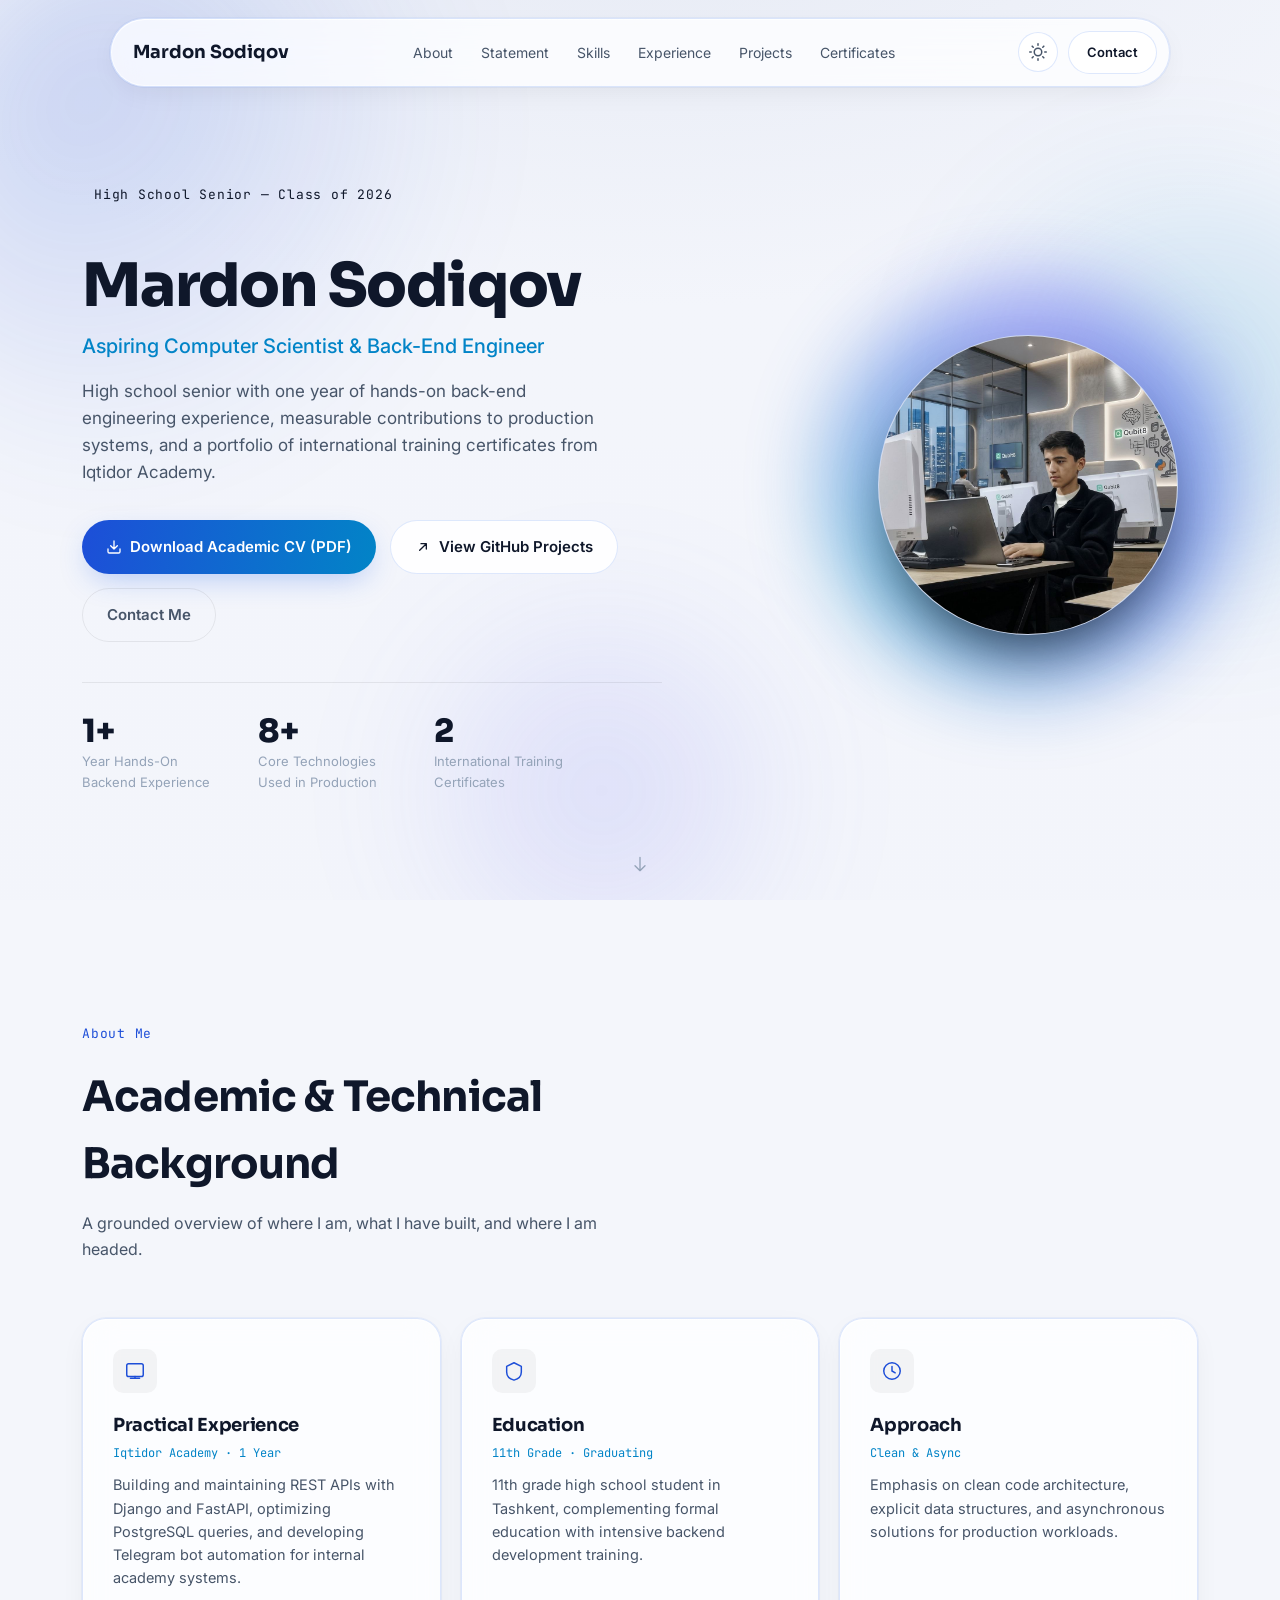
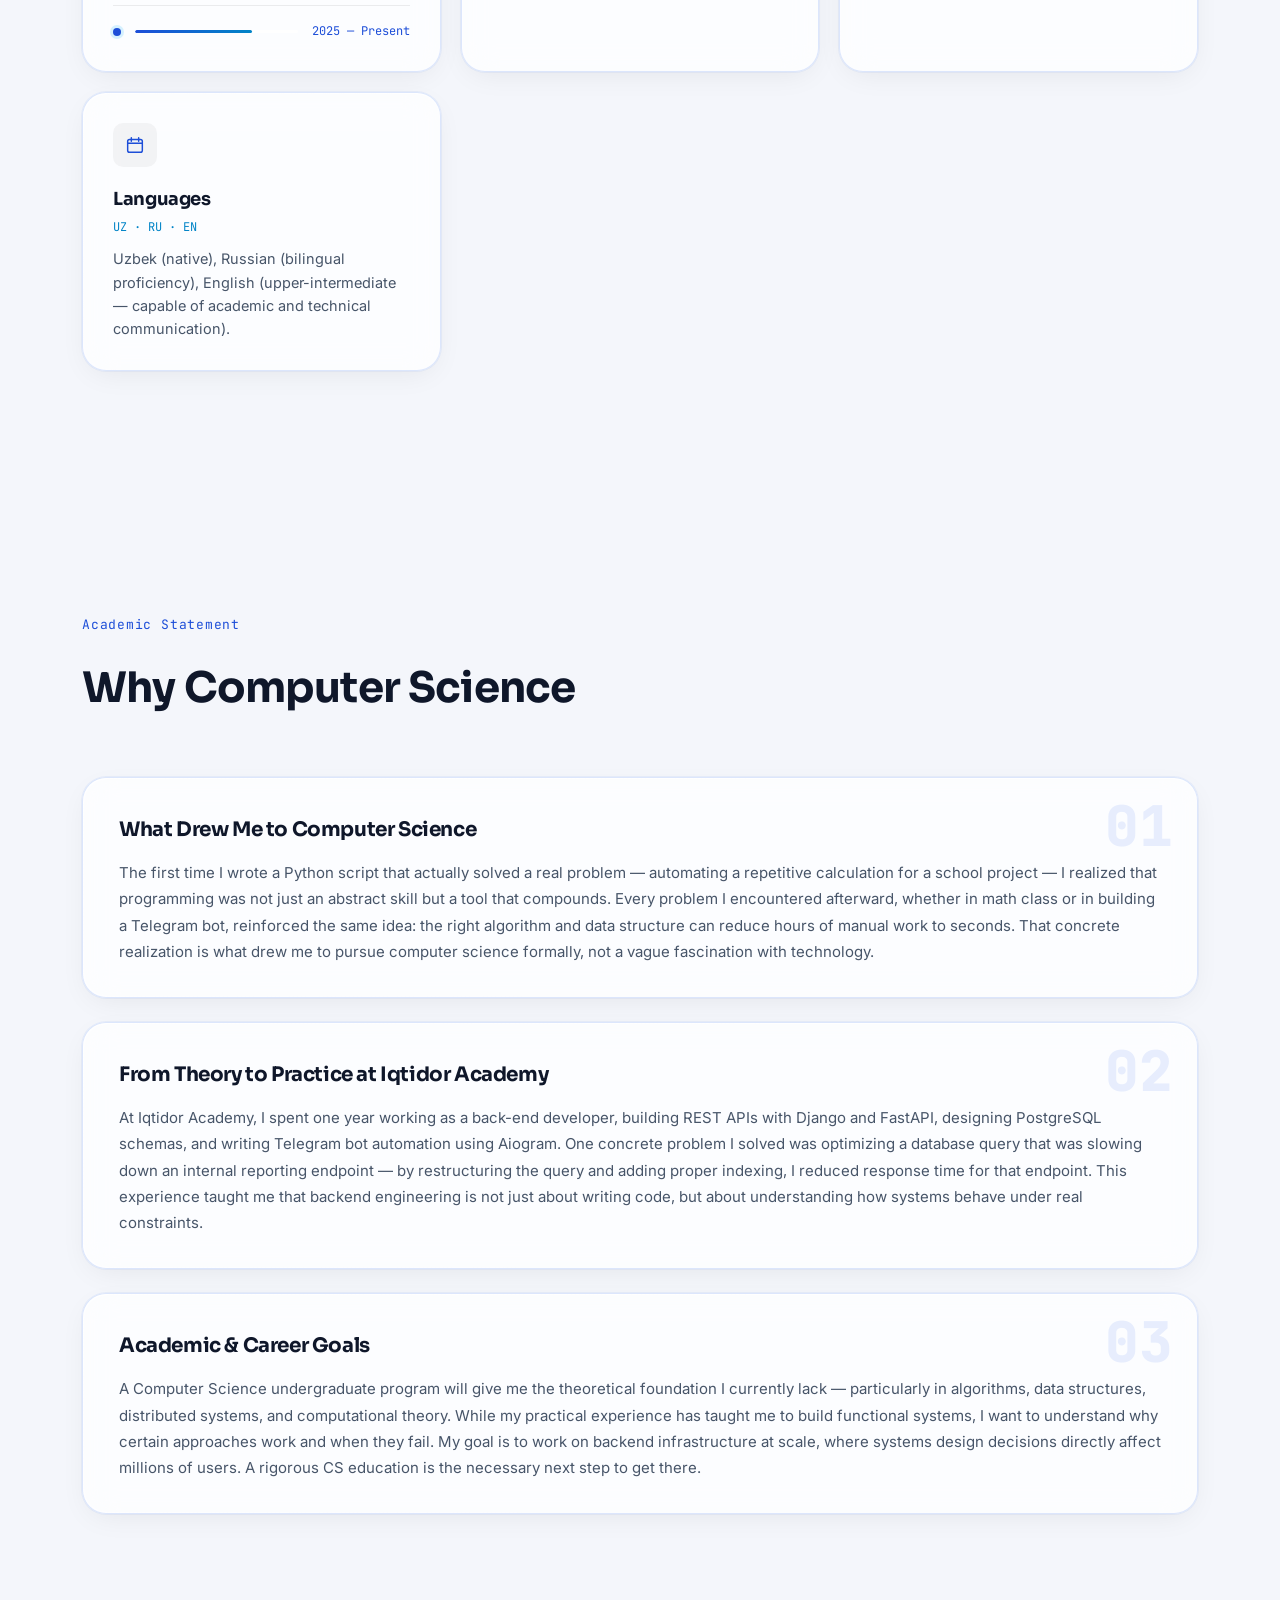
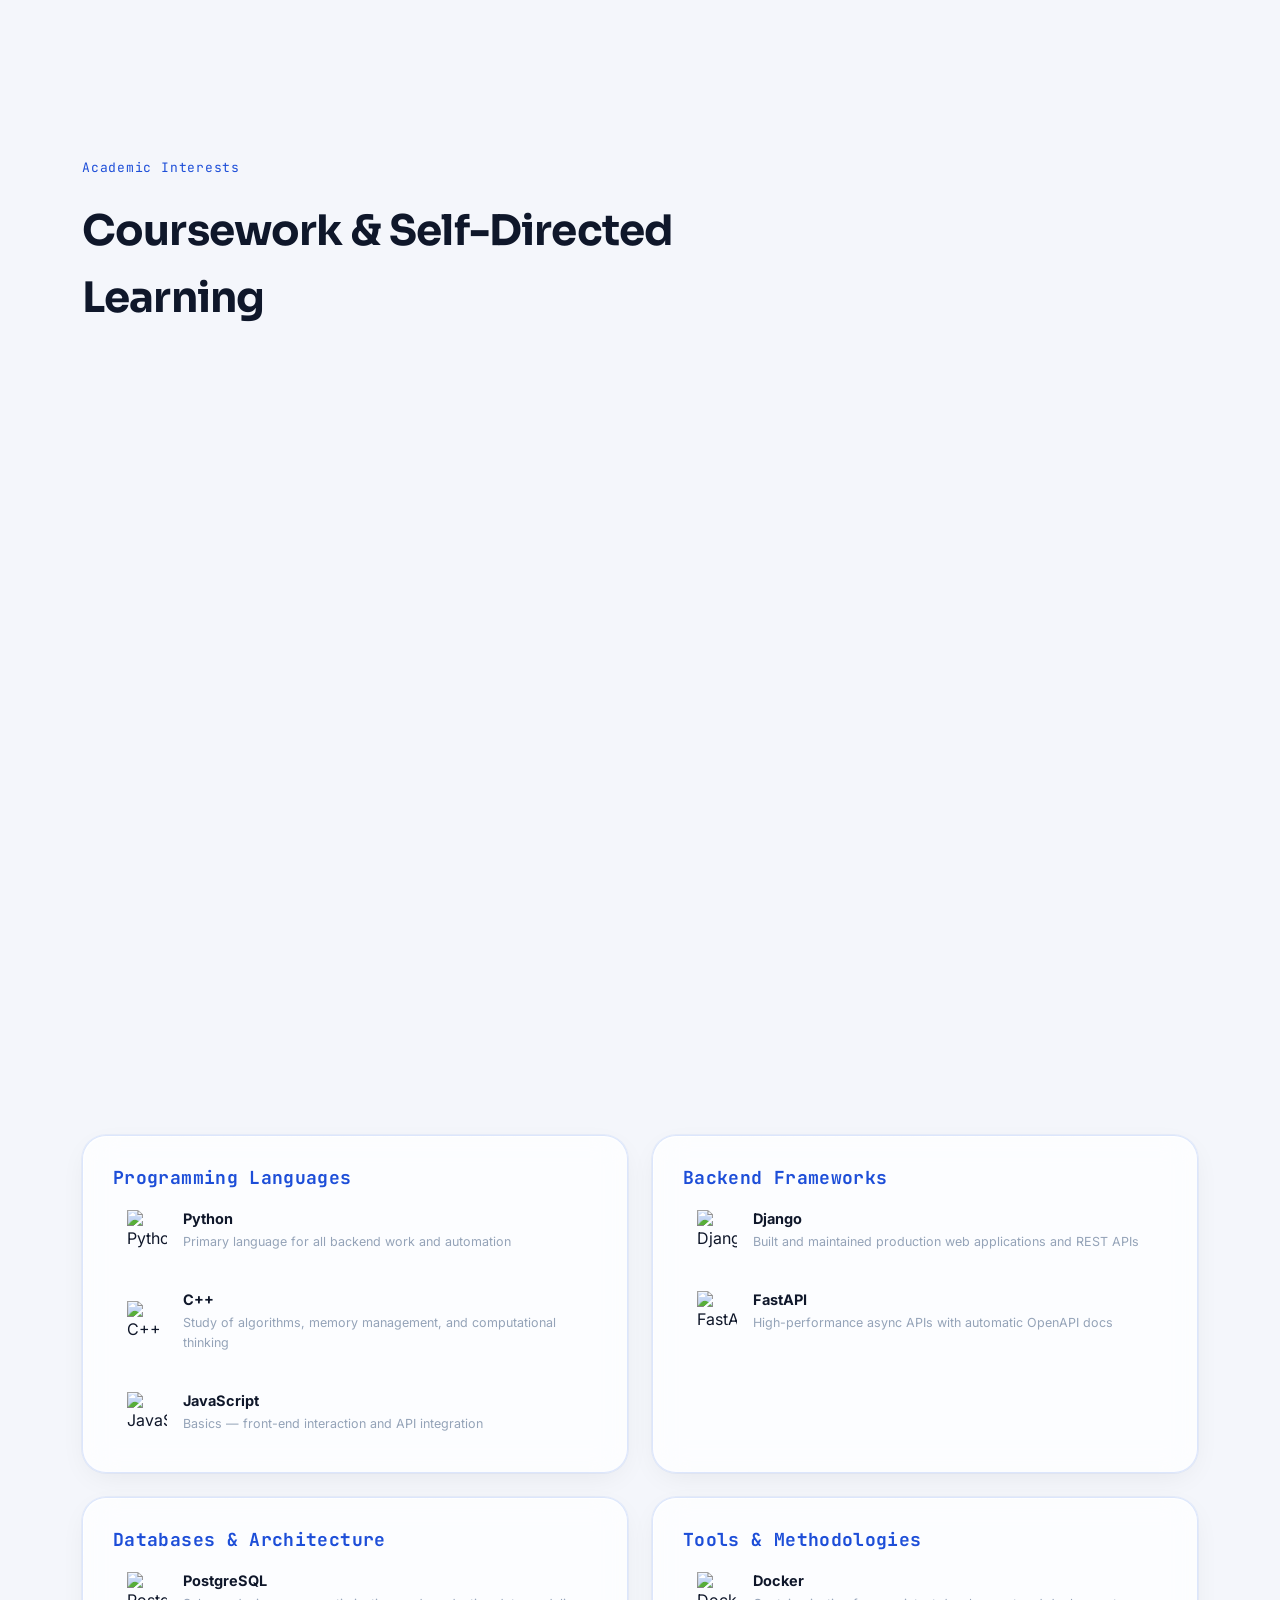
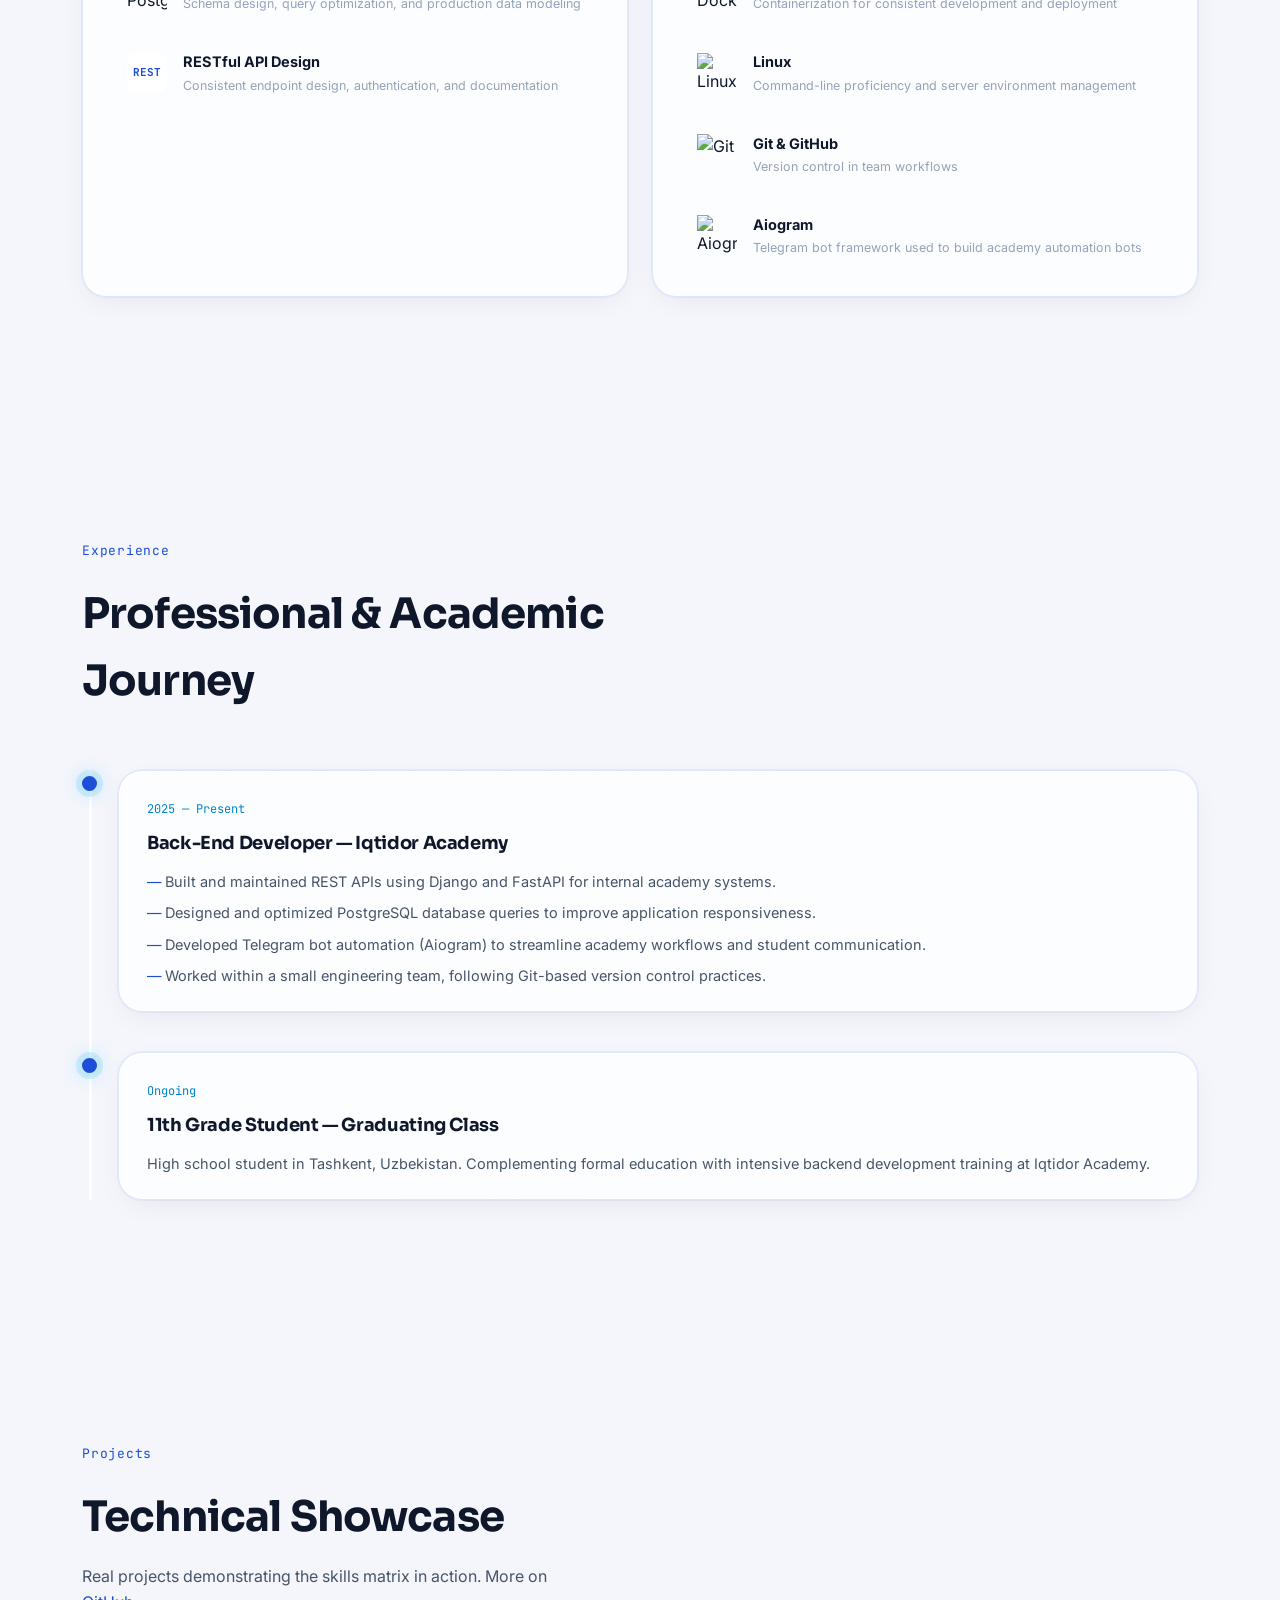
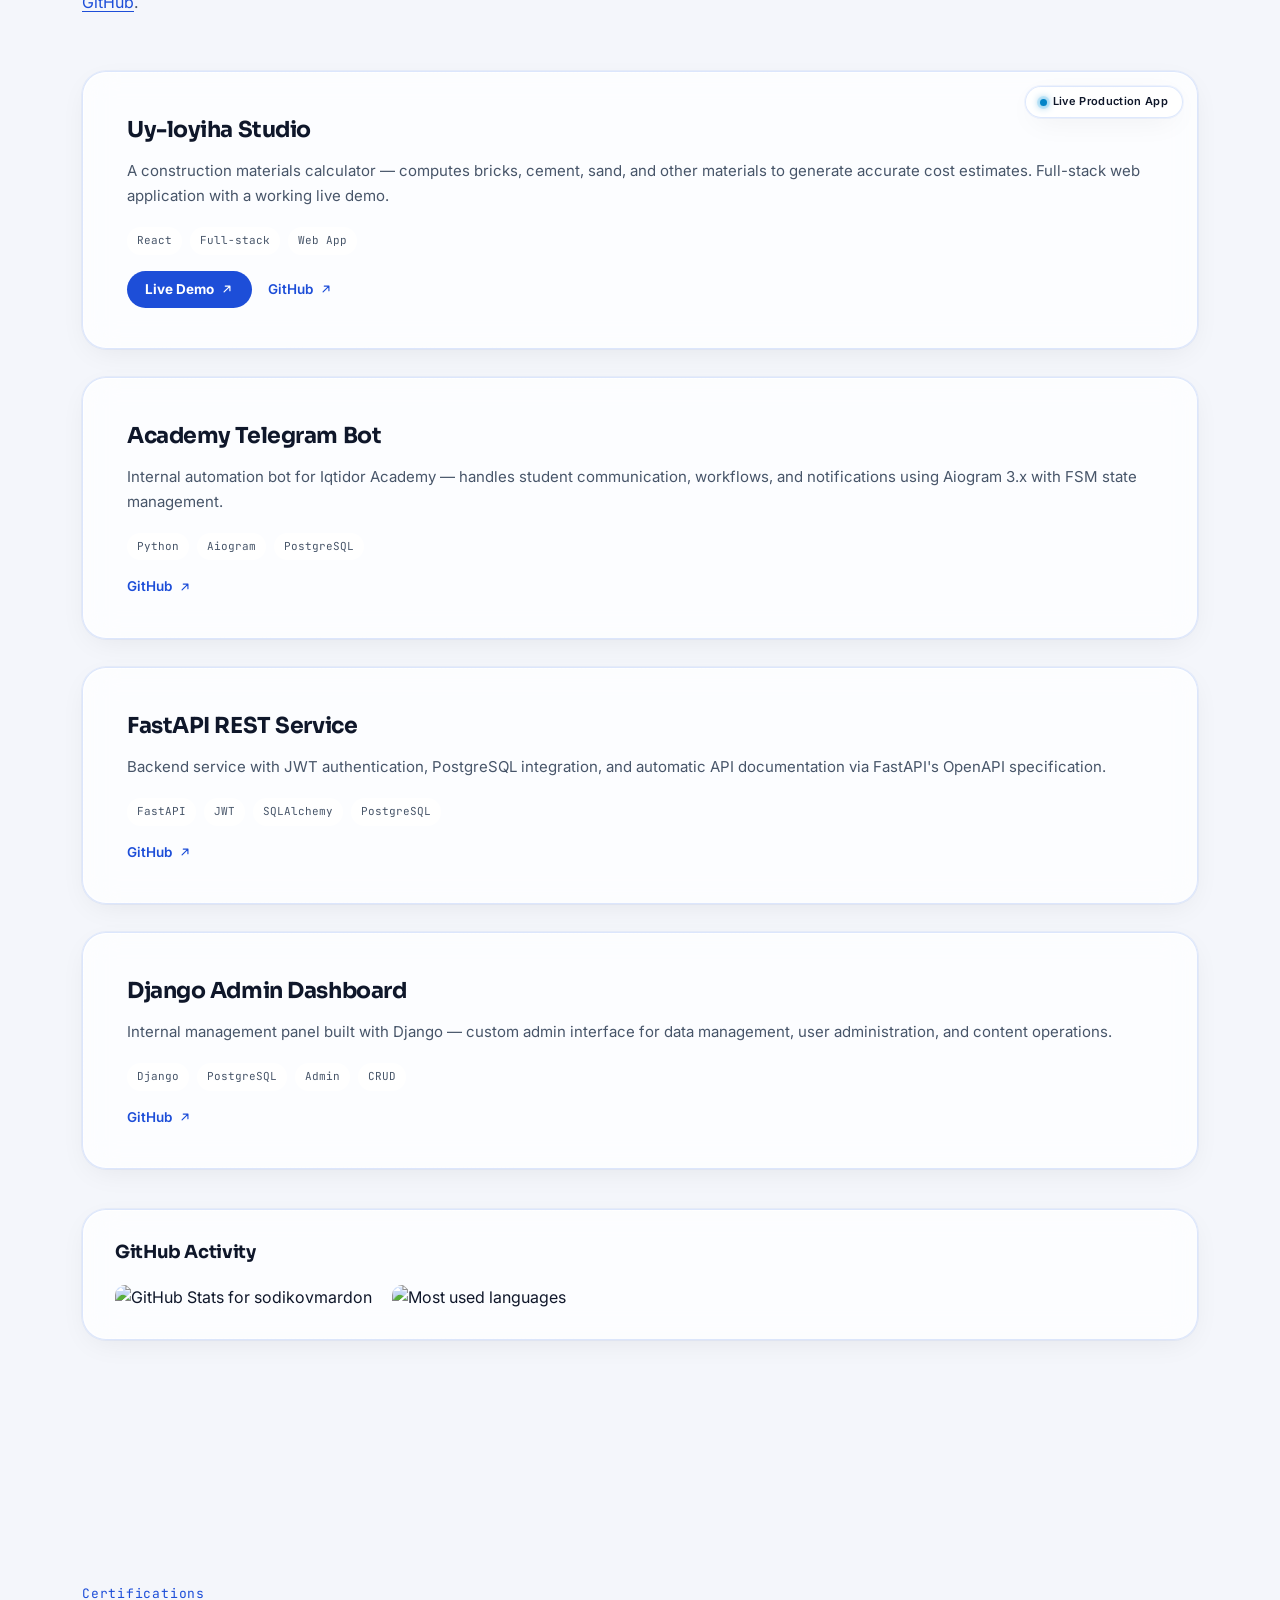
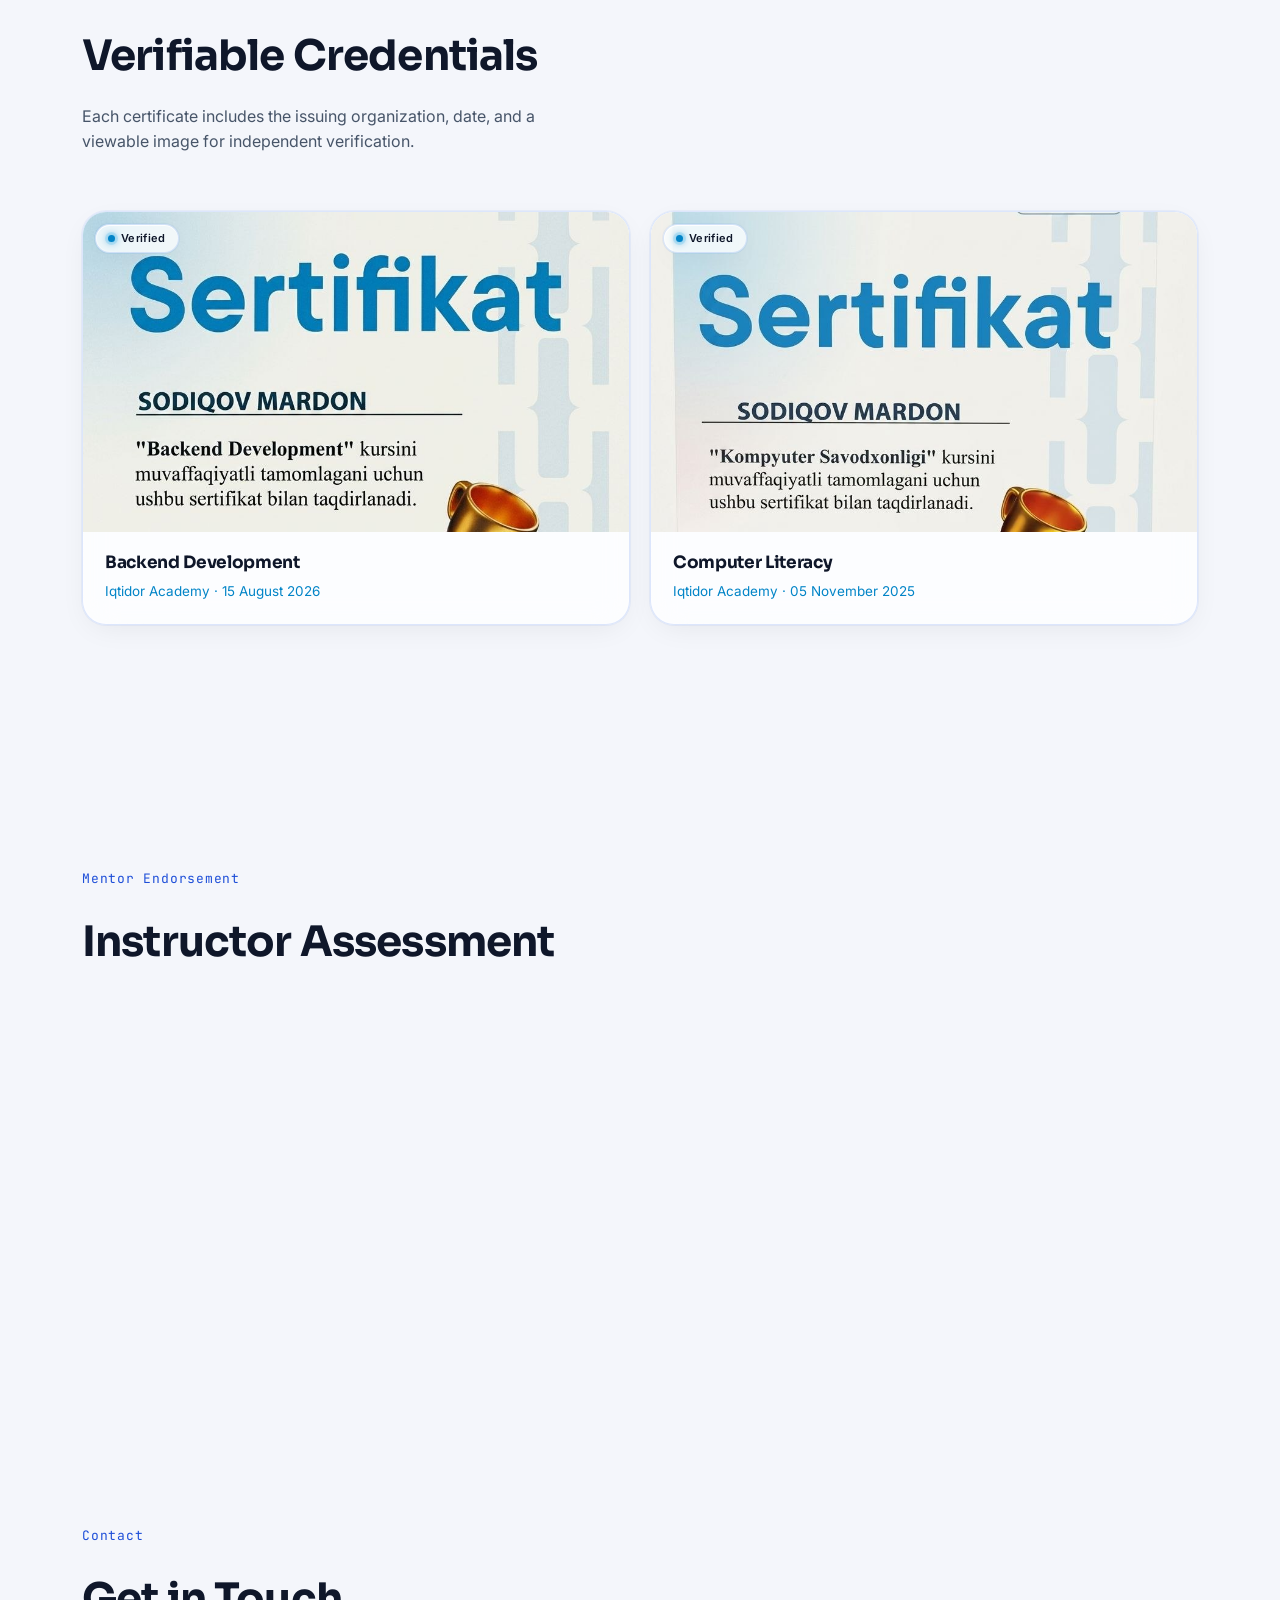
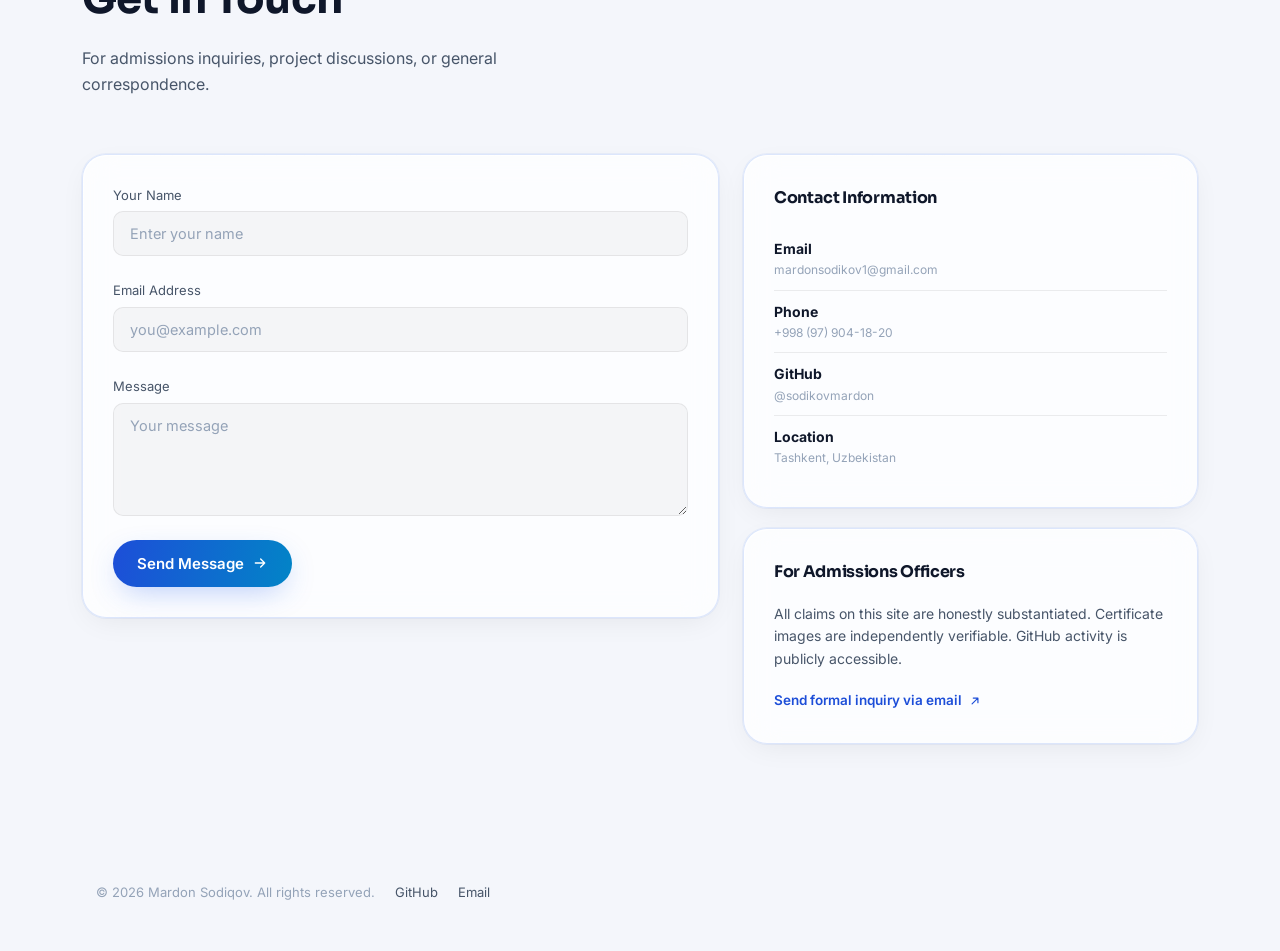
==== commit 41e61688: "Complete academic portfolio rewrite for university admissions - Hero: academic headline, stat counte" ====
--- a/frontend/index.html
+++ b/frontend/index.html
@@ -1,22 +1,24 @@
 <!DOCTYPE html>
-<html lang="uz">
+<html lang="uz" data-theme="dark">
 <head>
 <meta charset="UTF-8">
 <meta name="viewport" content="width=device-width, initial-scale=1.0">
-<title>Mardon Sodiqov — Backend Developer</title>
-<meta name="description" content="Mardon Sodiqov — Python / Django / FastAPI Backend Developer. Portfolio.">
+<title>Mardon Sodiqov — Aspiring Computer Scientist &amp; Back-End Engineer</title>
+<meta name="description" content="Mardon Sodiqov — Backend developer building production systems with Python, Django, and FastAPI. Applying for B.Sc. in Computer Science.">
+<meta name="theme-color" content="#060b16">
 
 <!-- Open Graph -->
 <meta property="og:type" content="website">
-<meta property="og:title" content="Mardon Sodiqov — Backend Developer">
-<meta property="og:description" content="Python, Django va FastAPI yordamida ishonchli backend tizimlar, optimallashtirilgan PostgreSQL bazalar va Telegram botlar yarataman.">
+<meta property="og:title" content="Mardon Sodiqov — Aspiring Computer Scientist & Backend Engineer">
+<meta property="og:description" content="High school senior with 1 year of hands-on backend engineering, international training certificates, and production API experience. Applying for B.Sc. Computer Science.">
 <meta property="og:image" content="https://YOUR_DOMAIN.com/assets/og-image.png">
 <meta property="og:url" content="https://YOUR_DOMAIN.com/">
+<meta property="og:locale" content="en_US">
 
 <!-- Twitter Card -->
 <meta name="twitter:card" content="summary_large_image">
-<meta name="twitter:title" content="Mardon Sodiqov — Backend Developer">
-<meta name="twitter:description" content="Python, Django va FastAPI yordamida ishonchli backend tizimlar, optimallashtirilgan PostgreSQL bazalar va Telegram botlar yarataman.">
+<meta name="twitter:title" content="Mardon Sodiqov — Aspiring Computer Scientist & Backend Engineer">
+<meta name="twitter:description" content="High school senior with 1 year of hands-on backend engineering, international training certificates, and production API experience.">
 <meta name="twitter:image" content="https://YOUR_DOMAIN.com/assets/og-image.png">
 
 <!-- Favicon -->
@@ -24,24 +26,71 @@
 <link rel="icon" type="image/png" sizes="512x512" href="assets/favicon-512x512.png">
 <link rel="apple-touch-icon" sizes="180x180" href="assets/favicon-180x180.png">
 
+<!-- Fonts -->
 <link rel="preconnect" href="https://fonts.googleapis.com">
 <link rel="preconnect" href="https://fonts.gstatic.com" crossorigin>
 <link href="https://fonts.googleapis.com/css2?family=Sora:wght@400;500;600;700;800&family=Inter:wght@400;500;600&family=JetBrains+Mono:wght@400;500&display=swap" rel="stylesheet">
 <link rel="stylesheet" href="css/style.css">
+
+<!-- Schema.org Structured Data -->
+<script type="application/ld+json">
+{
+  "@context": "https://schema.org",
+  "@type": "Person",
+  "name": "Mardon Sodiqov",
+  "url": "https://YOUR_DOMAIN.com/",
+  "email": "mardonsodikov1@gmail.com",
+  "telephone": "+998979041820",
+  "address": {
+    "@type": "PostalAddress",
+    "addressLocality": "Tashkent",
+    "addressCountry": "UZ"
+  },
+  "jobTitle": "Back-End Developer",
+  "knowsAbout": ["Python", "C++", "Django", "FastAPI", "PostgreSQL", "Docker", "Linux"],
+  "alumniOf": {
+    "@type": "EducationalOrganization",
+    "name": "Iqtidor Academy"
+  },
+  "hasCredential": [
+    {
+      "@type": "EducationalOccupationalCredential",
+      "credentialCategory": "certificate",
+      "name": "Backend Development",
+      "recognizedBy": {
+        "@type": "Organization",
+        "name": "Iqtidor Academy"
+      }
+    },
+    {
+      "@type": "EducationalOccupationalCredential",
+      "credentialCategory": "certificate",
+      "name": "Computer Literacy",
+      "recognizedBy": {
+        "@type": "Organization",
+        "name": "Iqtidor Academy"
+      }
+    }
+  ]
+}
+</script>
 </head>
 <body>
 
+<!-- Preloader -->
 <div class="preloader" id="preloader">
   <div class="preloader-blob" aria-hidden="true"></div>
   <div class="preloader-ring"></div>
   <div class="preloader-logo">M.</div>
-  <span class="preloader-text">Yuklanmoqda...</span>
+  <span class="preloader-text">Loading...</span>
 </div>
 
+<!-- Scroll Progress -->
 <div class="scroll-progress" id="scrollProgress">
   <div class="scroll-progress-bar" id="scrollProgressBar"></div>
 </div>
 
+<!-- Background Blobs -->
 <div class="liquid-bg" aria-hidden="true">
   <div class="blob blob-a"></div>
   <div class="blob blob-b"></div>
@@ -49,106 +98,100 @@
   <div class="grain"></div>
 </div>
 
+<!-- Navigation -->
 <header class="nav-wrap">
-  <nav class="nav glass" id="nav">
+  <nav class="nav glass" id="nav" aria-label="Main navigation">
     <a href="#top" class="nav-logo">Mardon Sodiqov</a>
     <ul class="nav-links">
-      <li><a href="#about" data-i18n="nav_about">Haqimda</a></li>
-      <li><a href="#skills" data-i18n="nav_skills">Ko'nikmalar</a></li>
-      <li><a href="#experience" data-i18n="nav_experience">Tajriba</a></li>
-      <li><a href="#projects" data-i18n="nav_projects">Loyihalar</a></li>
-      <li><a href="#certificates" data-i18n="nav_certificates">Sertifikat</a></li>
+      <li><a href="#about">About</a></li>
+      <li><a href="#statement">Statement</a></li>
+      <li><a href="#skills">Skills</a></li>
+      <li><a href="#experience">Experience</a></li>
+      <li><a href="#projects">Projects</a></li>
+      <li><a href="#certificates">Certificates</a></li>
     </ul>
-    <a href="#contact" class="nav-cta" data-i18n="nav_cta">Bog'lanish</a>
-    <div class="lang-switcher" id="langSwitcher">
-      <button class="lang-btn glass" id="langBtn">UZ</button>
-      <div class="lang-dropdown glass" id="langDropdown">
-        <button class="lang-option" data-lang="uz">UZ</button>
-        <button class="lang-option" data-lang="ru">RU</button>
-        <button class="lang-option" data-lang="en">EN</button>
-      </div>
-    </div>
-    <button class="nav-burger" id="burger" aria-label="Menyu">
+    <div class="nav-right">
+      <button class="theme-toggle" id="themeToggle" aria-label="Toggle dark/light mode">
+        <svg class="theme-icon-dark" width="18" height="18" viewBox="0 0 24 24" fill="none" stroke="currentColor" stroke-width="2" stroke-linecap="round" stroke-linejoin="round"><path d="M21 12.79A9 9 0 1 1 11.21 3 7 7 0 0 0 21 12.79z"/></svg>
+        <svg class="theme-icon-light" width="18" height="18" viewBox="0 0 24 24" fill="none" stroke="currentColor" stroke-width="2" stroke-linecap="round" stroke-linejoin="round"><circle cx="12" cy="12" r="5"/><line x1="12" y1="1" x2="12" y2="3"/><line x1="12" y1="21" x2="12" y2="23"/><line x1="4.22" y1="4.22" x2="5.64" y2="5.64"/><line x1="18.36" y1="18.36" x2="19.78" y2="19.78"/><line x1="1" y1="12" x2="3" y2="12"/><line x1="21" y1="12" x2="23" y2="12"/><line x1="4.22" y1="19.78" x2="5.64" y2="18.36"/><line x1="18.36" y1="5.64" x2="19.78" y2="4.22"/></svg>
+      </button>
+      <a href="#contact" class="nav-cta">Contact</a>
+    </div>
+    <button class="nav-burger" id="burger" aria-label="Open menu">
       <span></span><span></span><span></span>
     </button>
   </nav>
   <div class="nav-mobile glass" id="navMobile">
-    <a href="#about" data-i18n="nav_about">Haqimda</a>
-    <a href="#skills" data-i18n="nav_skills">Ko'nikmalar</a>
-    <a href="#experience" data-i18n="nav_experience">Tajriba</a>
-    <a href="#projects" data-i18n="nav_projects">Loyihalar</a>
-    <a href="#certificates" data-i18n="nav_certificates">Sertifikat</a>
-    <a href="#contact" class="nav-mobile-cta" data-i18n="nav_cta">Bog'lanish</a>
-    <div class="lang-switcher-mobile">
-      <button class="lang-option" data-lang="uz">UZ</button>
-      <button class="lang-option" data-lang="ru">RU</button>
-      <button class="lang-option" data-lang="en">EN</button>
-    </div>
+    <a href="#about">About</a>
+    <a href="#statement">Statement</a>
+    <a href="#skills">Skills</a>
+    <a href="#experience">Experience</a>
+    <a href="#projects">Projects</a>
+    <a href="#certificates">Certificates</a>
+    <a href="#contact" class="nav-mobile-cta">Contact Me</a>
   </div>
 </header>
 
 <main id="top">
 
-  <!-- HERO -->
+  <!-- ==================== HERO ==================== -->
   <section class="hero">
     <div class="hero-text" data-reveal>
-      <span class="eyebrow glass-pill">
-      </span>
+      <span class="eyebrow glass-pill code-font">High School Senior — Class of 2026</span>
       <h1 class="hero-title">
-        <span data-i18n="hero_title_1">Salom, men</span> <span class="grad-text">Mardon Sodiqov</span><br>
-        <span data-i18n="hero_title_2">Backend tizimlar</span> <br class="br-mobile"><span data-i18n="hero_title_3">quraman.</span>
+        Mardon Sodiqov
       </h1>
-      <p class="hero-sub" data-i18n="hero_sub">
-        Python, Django va FastAPI yordamida ishonchli backend tizimlar,
-        PostgreSQL bilan optimallashtirilgan ma'lumotlar bazalari va
-        Aiogram asosida Telegram botlar yarataman.
+      <p class="hero-subtitle">Aspiring Computer Scientist &amp; Back-End Engineer</p>
+      <p class="hero-sub">
+        High school senior with one year of hands-on back-end engineering experience, measurable contributions to production systems, and a portfolio of international training certificates from Iqtidor Academy.
       </p>
       <div class="hero-actions">
-        <a href="#projects" class="btn btn-primary">
-          <span data-i18n="hero_btn_projects">Loyihalarni ko'rish</span>
-          <svg width="16" height="16" viewBox="0 0 24 24" fill="none"><path d="M5 12h14M13 6l6 6-6 6" stroke="currentColor" stroke-width="2" stroke-linecap="round" stroke-linejoin="round"/></svg>
+        <a href="assets/CV_Backend_Developer_Mardon's.pdf" download="Mardon_Sodiqov_CV.pdf" class="btn btn-primary">
+          <svg width="16" height="16" viewBox="0 0 24 24" fill="none"><path d="M21 15v4a2 2 0 0 1-2 2H5a2 2 0 0 1-2-2v-4M7 10l5 5 5-5M12 15V3" stroke="currentColor" stroke-width="2" stroke-linecap="round" stroke-linejoin="round"/></svg>
+          Download Academic CV (PDF)
         </a>
-        <a href="#contact" class="btn btn-ghost glass" data-i18n="hero_btn_contact">Bog'lanish</a>
-        <a href="/assets/CV_Backend_Developer_Mardon's.pdf" download="Mardon_Sodiqov_CV.pdf" class="btn btn-ghost glass cv-download-btn" data-i18n="hero_btn_cv">
-          <svg class="cv-icon" width="16" height="16" viewBox="0 0 24 24" fill="none"><path d="M21 15v4a2 2 0 0 1-2 2H5a2 2 0 0 1-2-2v-4M7 10l5 5 5-5M12 15V3" stroke="currentColor" stroke-width="2" stroke-linecap="round" stroke-linejoin="round"/></svg>
-          <span>CV yuklab olish</span>
+        <a href="https://github.com/sodikovmardon" target="_blank" rel="noopener" class="btn btn-secondary">
+          <svg width="16" height="16" viewBox="0 0 24 24" fill="none"><path d="M7 17 17 7M9 7h8v8" stroke="currentColor" stroke-width="2" stroke-linecap="round" stroke-linejoin="round"/></svg>
+          View GitHub Projects
         </a>
-      </div>
-      <div class="hero-socials">
-        <a href="https://github.com/sodikovmardon" target="_blank" rel="noopener" aria-label="GitHub" class="social-btn glass">
-          <svg width="18" height="18" viewBox="0 0 24 24" fill="currentColor"><path d="M12 .5C5.73.5.75 5.48.75 11.75c0 5.02 3.26 9.28 7.79 10.78.57.1.78-.25.78-.55v-2.15c-3.17.69-3.84-1.36-3.84-1.36-.52-1.31-1.26-1.66-1.26-1.66-1.03-.7.08-.69.08-.69 1.14.08 1.74 1.17 1.74 1.17 1.01 1.73 2.65 1.23 3.3.94.1-.73.4-1.23.72-1.51-2.53-.29-5.19-1.27-5.19-5.63 0-1.24.44-2.26 1.17-3.05-.12-.29-.51-1.45.11-3.02 0 0 .96-.31 3.14 1.16a10.9 10.9 0 0 1 5.72 0c2.18-1.47 3.14-1.16 3.14-1.16.62 1.57.23 2.73.11 3.02.73.79 1.17 1.81 1.17 3.05 0 4.37-2.67 5.34-5.21 5.62.41.36.77 1.07.77 2.15v3.19c0 .3.21.66.79.55 4.52-1.51 7.78-5.76 7.78-10.78C23.25 5.48 18.27.5 12 .5Z"/></svg>
-        </a>
-        <a href="https://t.me/mardonsodikov" target="_blank" rel="noopener" aria-label="Telegram" class="social-btn glass">
-          <svg width="18" height="18" viewBox="0 0 24 24" fill="currentColor"><path d="M22 4.9 18.98 20c-.23 1.02-.84 1.27-1.7.79l-4.7-3.46-2.27 2.18c-.25.25-.46.46-.94.46l.33-4.78L18.4 7.6c.4-.36-.09-.56-.63-.2L7.1 14.4l-4.62-1.45c-1-.32-1.02-1 .22-1.48L20.6 3.9c.85-.31 1.6.2 1.4 1Z"/></svg>
-        </a>
-        <a href="mailto:mardonsodikov1@gmail.com" aria-label="Email" class="social-btn glass">
-          <svg width="18" height="18" viewBox="0 0 24 24" fill="none"><path d="M3 6.5A1.5 1.5 0 0 1 4.5 5h15A1.5 1.5 0 0 1 21 6.5v11a1.5 1.5 0 0 1-1.5 1.5h-15A1.5 1.5 0 0 1 3 17.5v-11Z" stroke="currentColor" stroke-width="1.6"/><path d="m4 7 8 6 8-6" stroke="currentColor" stroke-width="1.6" stroke-linecap="round" stroke-linejoin="round"/></svg>
-        </a>
+        <a href="#contact" class="btn btn-ghost">Contact Me</a>
+      </div>
+
+      <!-- Stat Counters -->
+      <div class="stat-row" data-reveal>
+        <div class="stat-item">
+          <span class="stat-number" data-count="1" data-suffix="+">0</span>
+          <span class="stat-label">Year Hands-On Backend Experience</span>
+        </div>
+        <div class="stat-item">
+          <span class="stat-number" data-count="8" data-suffix="+">0</span>
+          <span class="stat-label">Core Technologies Used in Production</span>
+        </div>
+        <div class="stat-item">
+          <span class="stat-number" data-count="2" data-suffix="">0</span>
+          <span class="stat-label">International Training Certificates</span>
+        </div>
       </div>
     </div>
 
     <div class="hero-portrait" data-reveal>
       <div class="portrait-ring">
-        <div class="portrait-blob"></div>
-        <img src="assets/Mardon.jpg" alt="Mardon Sodiqov" class="portrait-img">
-        <div class="portrait-badge glass">
-          <span class="badge-dot"></span> <span data-i18n="hero_badge_exp">1 yil tajriba</span>
-        </div>
-        <div class="portrait-tag glass code-font">&lt;/&gt; Iqtidor Academy</div>
-      </div>
-    </div>
-
-    <a href="#about" class="scroll-cue" aria-label="Pastga o'tish">
+        <div class="portrait-blob" aria-hidden="true"></div>
+        <img src="assets/Mardon.jpg" alt="Mardon Sodiqov, backend developer and computer science applicant" class="portrait-img" width="300" height="300">
+      </div>
+    </div>
+
+    <a href="#about" class="scroll-cue" aria-label="Scroll to about section">
       <svg width="20" height="20" viewBox="0 0 24 24" fill="none"><path d="M12 4v16m0 0-6-6m6 6 6-6" stroke="currentColor" stroke-width="1.6" stroke-linecap="round" stroke-linejoin="round"/></svg>
     </a>
   </section>
 
-  <!-- ABOUT -->
+  <!-- ==================== ABOUT ==================== -->
   <section class="section" id="about">
     <div class="section-head" data-reveal>
-      <span class="eyebrow code-font" data-i18n="about_eyebrow">Haqimda</span>
-      <h2 class="section-title" data-i18n="about_title">Kim bo'lsa ham, kod bilan gaplashadi</h2>
-      <p class="section-sub" data-i18n="about_sub">11-sinf o'quvchisi bo'lsam-da, backend dunyosida real tajriba orttirdim.</p>
+      <span class="eyebrow code-font">About Me</span>
+      <h2 class="section-title">Academic &amp; Technical Background</h2>
+      <p class="section-sub">A grounded overview of where I am, what I have built, and where I am headed.</p>
     </div>
 
     <div class="about-grid" data-reveal>
@@ -156,13 +199,13 @@
         <div class="card-icon">
           <svg width="22" height="22" viewBox="0 0 24 24" fill="none"><rect x="3" y="4" width="18" height="14" rx="2" stroke="currentColor" stroke-width="1.6"/><path d="M7 20h10M12 18v2" stroke="currentColor" stroke-width="1.6" stroke-linecap="round"/></svg>
         </div>
-        <h3 data-i18n="about_exp_title">Tajriba</h3>
-        <span class="card-meta code-font" data-i18n="about_exp_meta">Iqtidor Academy · 1 yil</span>
-        <p data-i18n="about_exp_desc">Django va FastAPI asosida server mantig'ini ishlab chiqdim.</p>
+        <h3>Practical Experience</h3>
+        <span class="card-meta code-font">Iqtidor Academy &middot; 1 Year</span>
+        <p>Building and maintaining REST APIs with Django and FastAPI, optimizing PostgreSQL queries, and developing Telegram bot automation for internal academy systems.</p>
         <div class="about-timeline">
           <span class="about-timeline-dot"></span>
           <div class="about-timeline-line"></div>
-          <span class="about-timeline-label" data-i18n="about_exp_timeline">2025 — hozirgi kun</span>
+          <span class="about-timeline-label code-font">2025 — Present</span>
         </div>
       </div>
 
@@ -170,118 +213,217 @@
         <div class="card-icon">
           <svg width="22" height="22" viewBox="0 0 24 24" fill="none"><path d="M12 3 4 7v6c0 4.5 3.4 7.7 8 9 4.6-1.3 8-4.5 8-9V7l-8-4Z" stroke="currentColor" stroke-width="1.6" stroke-linejoin="round"/></svg>
         </div>
-        <h3 data-i18n="about_edu_title">Ta'lim</h3>
-        <span class="card-meta code-font" data-i18n="about_edu_meta">11-sinf · Bitiruvchi</span>
-        <p data-i18n="about_edu_desc">Maktab ta'limi bilan bir qatorda dasturlash sohasini chuqurlashtirib o'rganmoqdaman.</p>
+        <h3>Education</h3>
+        <span class="card-meta code-font">11th Grade &middot; Graduating</span>
+        <p>11th grade high school student in Tashkent, complementing formal education with intensive backend development training.</p>
       </div>
 
       <div class="glass card about-card">
         <div class="card-icon">
           <svg width="22" height="22" viewBox="0 0 24 24" fill="none"><circle cx="12" cy="12" r="9" stroke="currentColor" stroke-width="1.6"/><path d="M12 7v5l3.5 2" stroke="currentColor" stroke-width="1.6" stroke-linecap="round"/></svg>
         </div>
-        <h3 data-i18n="about_approach_title">Yondashuv</h3>
-        <span class="card-meta code-font" data-i18n="about_approach_meta">Clean &amp; Async</span>
-        <p data-i18n="about_approach_desc">Toza kod arxitekturasi, aniq strukturalar va asinxron yechimlar.</p>
+        <h3>Approach</h3>
+        <span class="card-meta code-font">Clean &amp; Async</span>
+        <p>Emphasis on clean code architecture, explicit data structures, and asynchronous solutions for production workloads.</p>
       </div>
 
       <div class="glass card about-card">
         <div class="card-icon">
           <svg width="22" height="22" viewBox="0 0 24 24" fill="none"><path d="M8 4v4M16 4v4M4 10h16M6 6h12a2 2 0 0 1 2 2v10a2 2 0 0 1-2 2H6a2 2 0 0 1-2-2V8a2 2 0 0 1 2-2Z" stroke="currentColor" stroke-width="1.6" stroke-linecap="round" stroke-linejoin="round"/></svg>
         </div>
-        <h3 data-i18n="about_lang_title">Tillar</h3>
-        <span class="card-meta code-font">UZ · RU · EN</span>
-        <p data-i18n="about_lang_desc">O'zbek — ona tilim, rus tilida erkin muloqot qila olaman.</p>
-      </div>
-    </div>
-  </section>
-
-  <!-- SKILLS -->
+        <h3>Languages</h3>
+        <span class="card-meta code-font">UZ &middot; RU &middot; EN</span>
+        <p>Uzbek (native), Russian (bilingual proficiency), English (upper-intermediate — capable of academic and technical communication).</p>
+      </div>
+    </div>
+  </section>
+
+  <!-- ==================== ACADEMIC STATEMENT ==================== -->
+  <section class="section" id="statement">
+    <div class="section-head" data-reveal>
+      <span class="eyebrow code-font">Academic Statement</span>
+      <h2 class="section-title">Why Computer Science</h2>
+    </div>
+
+    <div class="statement-content" data-reveal>
+      <div class="glass card statement-card">
+        <span class="statement-num code-font">01</span>
+        <h3>What Drew Me to Computer Science</h3>
+        <p>The first time I wrote a Python script that actually solved a real problem — automating a repetitive calculation for a school project — I realized that programming was not just an abstract skill but a tool that compounds. Every problem I encountered afterward, whether in math class or in building a Telegram bot, reinforced the same idea: the right algorithm and data structure can reduce hours of manual work to seconds. That concrete realization is what drew me to pursue computer science formally, not a vague fascination with technology.</p>
+      </div>
+
+      <div class="glass card statement-card">
+        <span class="statement-num code-font">02</span>
+        <h3>From Theory to Practice at Iqtidor Academy</h3>
+        <p>At Iqtidor Academy, I spent one year working as a back-end developer, building REST APIs with Django and FastAPI, designing PostgreSQL schemas, and writing Telegram bot automation using Aiogram. One concrete problem I solved was optimizing a database query that was slowing down an internal reporting endpoint — by restructuring the query and adding proper indexing, I reduced response time for that endpoint. This experience taught me that backend engineering is not just about writing code, but about understanding how systems behave under real constraints.</p>
+      </div>
+
+      <div class="glass card statement-card">
+        <span class="statement-num code-font">03</span>
+        <h3>Academic &amp; Career Goals</h3>
+        <p>A Computer Science undergraduate program will give me the theoretical foundation I currently lack — particularly in algorithms, data structures, distributed systems, and computational theory. While my practical experience has taught me to build functional systems, I want to understand why certain approaches work and when they fail. My goal is to work on backend infrastructure at scale, where systems design decisions directly affect millions of users. A rigorous CS education is the necessary next step to get there.</p>
+      </div>
+    </div>
+  </section>
+
+  <!-- ==================== ACADEMIC INTERESTS ==================== -->
+  <section class="section" id="academics">
+    <div class="section-head" data-reveal>
+      <span class="eyebrow code-font">Academic Interests</span>
+      <h2 class="section-title">Coursework &amp; Self-Directed Learning</h2>
+    </div>
+
+    <div class="academics-grid" data-reveal>
+      <div class="glass card academics-card">
+        <div class="card-icon">
+          <svg width="22" height="22" viewBox="0 0 24 24" fill="none"><path d="M4 19.5A2.5 2.5 0 0 1 6.5 17H20" stroke="currentColor" stroke-width="1.6" stroke-linecap="round" stroke-linejoin="round"/><path d="M6.5 2H20v20H6.5A2.5 2.5 0 0 1 4 19.5v-15A2.5 2.5 0 0 1 6.5 2Z" stroke="currentColor" stroke-width="1.6" stroke-linecap="round" stroke-linejoin="round"/></svg>
+        </div>
+        <h3>School Subjects</h3>
+        <span class="card-meta code-font">Mathematics &middot; Physics &middot; Informatics</span>
+        <p>Strong performance in Mathematics and Informatics. Physics coursework reinforces analytical thinking relevant to systems-level problems.</p>
+      </div>
+
+      <div class="glass card academics-card">
+        <div class="card-icon">
+          <svg width="22" height="22" viewBox="0 0 24 24" fill="none"><path d="M12 2L2 7l10 5 10-5-10-5Z" stroke="currentColor" stroke-width="1.6" stroke-linecap="round" stroke-linejoin="round"/><path d="M2 17l10 5 10-5" stroke="currentColor" stroke-width="1.6" stroke-linecap="round" stroke-linejoin="round"/><path d="M2 12l10 5 10-5" stroke="currentColor" stroke-width="1.6" stroke-linecap="round" stroke-linejoin="round"/></svg>
+        </div>
+        <h3>Competitions &amp; Events</h3>
+        <span class="card-meta code-font">[To be filled by candidate]</span>
+        <p>Placeholder for any math/science olympiad, hackathon, or academic competition participation. Confirm exact details before submission.</p>
+      </div>
+
+      <div class="glass card academics-card">
+        <div class="card-icon">
+          <svg width="22" height="22" viewBox="0 0 24 24" fill="none"><path d="M2 3h6a4 4 0 0 1 4 4v14a3 3 0 0 0-3-3H2Z" stroke="currentColor" stroke-width="1.6" stroke-linecap="round" stroke-linejoin="round"/><path d="M22 3h-6a4 4 0 0 0-4 4v14a3 3 0 0 1 3-3h7Z" stroke="currentColor" stroke-width="1.6" stroke-linecap="round" stroke-linejoin="round"/></svg>
+        </div>
+        <h3>Self-Directed Learning</h3>
+        <span class="card-meta code-font">Ongoing exploration</span>
+        <p>Currently studying: algorithms and data structures (Python), Linux system administration, database internals, and distributed systems concepts through online courses and open-source reading.</p>
+      </div>
+    </div>
+  </section>
+
+  <!-- ==================== TECHNICAL SKILLS ==================== -->
   <section class="section" id="skills">
     <div class="section-head" data-reveal>
-      <span class="eyebrow code-font" data-i18n="skills_eyebrow">Stack</span>
-      <h2 class="section-title" data-i18n="skills_title">Ishlatadigan texnologiyalarim</h2>
-      <p class="section-sub" data-i18n="skills_sub">Backend, ma'lumotlar bazasi va kundalik ish vositalari.</p>
-    </div>
-
-    <div class="skills-marquee-wrapper">
-      <div class="marquee-fade-left"></div>
-      <div class="marquee-track">
-        <!-- Set 1 -->
-        <div class="tech-card glass">
-          <img class="tech-card-icon" src="https://cdn.jsdelivr.net/gh/devicons/devicon/icons/python/python-original.svg" alt="Python">
-          <span class="tech-card-name">Python</span>
-        </div>
-        <div class="tech-card glass">
-          <img class="tech-card-icon" src="https://cdn.jsdelivr.net/gh/devicons/devicon/icons/cplusplus/cplusplus-original.svg" alt="C++">
-          <span class="tech-card-name">C++</span>
-        </div>
-        <div class="tech-card glass">
-          <img class="tech-card-icon" src="https://cdn.jsdelivr.net/gh/devicons/devicon/icons/django/django-plain.svg" alt="Django">
-          <span class="tech-card-name">Django</span>
-        </div>
-        <div class="tech-card glass">
-          <img class="tech-card-icon" src="https://cdn.jsdelivr.net/gh/devicons/devicon/icons/fastapi/fastapi-original.svg" alt="DRF">
-          <span class="tech-card-name">DRF</span>
-        </div>
-        <div class="tech-card glass">
-          <img class="tech-card-icon" src="https://cdn.jsdelivr.net/gh/devicons/devicon/icons/postgresql/postgresql-original.svg" alt="PostgreSQL">
-          <span class="tech-card-name">PostgreSQL</span>
-        </div>
-        <div class="tech-card glass">
-          <img class="tech-card-icon" src="https://cdn.jsdelivr.net/gh/devicons/devicon/icons/docker/docker-original.svg" alt="Docker">
-          <span class="tech-card-name">Docker</span>
-        </div>
-        <div class="tech-card glass">
-          <img class="tech-card-icon" src="https://cdn.jsdelivr.net/gh/devicons/devicon/icons/linux/linux-original.svg" alt="Linux">
-          <span class="tech-card-name">Linux</span>
-        </div>
-        <div class="tech-card glass">
-          <img class="tech-card-icon" src="https://cdn.jsdelivr.net/gh/devicons/devicon/icons/telegram/telegram-original.svg" alt="Aiogram">
-          <span class="tech-card-name">Aiogram</span>
-        </div>
-        <!-- Set 2 (duplicate for seamless loop) -->
-        <div class="tech-card glass">
-          <img class="tech-card-icon" src="https://cdn.jsdelivr.net/gh/devicons/devicon/icons/python/python-original.svg" alt="Python">
-          <span class="tech-card-name">Python</span>
-        </div>
-        <div class="tech-card glass">
-          <img class="tech-card-icon" src="https://cdn.jsdelivr.net/gh/devicons/devicon/icons/cplusplus/cplusplus-original.svg" alt="C++">
-          <span class="tech-card-name">C++</span>
-        </div>
-        <div class="tech-card glass">
-          <img class="tech-card-icon" src="https://cdn.jsdelivr.net/gh/devicons/devicon/icons/django/django-plain.svg" alt="Django">
-          <span class="tech-card-name">Django</span>
-        </div>
-        <div class="tech-card glass">
-          <img class="tech-card-icon" src="https://cdn.jsdelivr.net/gh/devicons/devicon/icons/fastapi/fastapi-original.svg" alt="DRF">
-          <span class="tech-card-name">DRF</span>
-        </div>
-        <div class="tech-card glass">
-          <img class="tech-card-icon" src="https://cdn.jsdelivr.net/gh/devicons/devicon/icons/postgresql/postgresql-original.svg" alt="PostgreSQL">
-          <span class="tech-card-name">PostgreSQL</span>
-        </div>
-        <div class="tech-card glass">
-          <img class="tech-card-icon" src="https://cdn.jsdelivr.net/gh/devicons/devicon/icons/docker/docker-original.svg" alt="Docker">
-          <span class="tech-card-name">Docker</span>
-        </div>
-        <div class="tech-card glass">
-          <img class="tech-card-icon" src="https://cdn.jsdelivr.net/gh/devicons/devicon/icons/linux/linux-original.svg" alt="Linux">
-          <span class="tech-card-name">Linux</span>
-        </div>
-        <div class="tech-card glass">
-          <img class="tech-card-icon" src="https://cdn.jsdelivr.net/gh/devicons/devicon/icons/telegram/telegram-original.svg" alt="Aiogram">
-          <span class="tech-card-name">Aiogram</span>
-        </div>
-      </div>
-      <div class="marquee-fade-right"></div>
-    </div>
-  </section>
-
-  <!-- EXPERIENCE -->
+      <span class="eyebrow code-font">Technical Skills</span>
+      <h2 class="section-title">Technologies &amp; Tools</h2>
+      <p class="section-sub">Organized by category with production context for each group.</p>
+    </div>
+
+    <div class="skills-matrix" data-reveal>
+      <!-- Programming Languages -->
+      <div class="glass card skill-group">
+        <h3 class="skill-group-title code-font">Programming Languages</h3>
+        <div class="skill-items">
+          <div class="skill-item">
+            <img class="skill-icon" src="https://cdn.jsdelivr.net/gh/devicons/devicon/icons/python/python-original.svg" alt="Python" width="40" height="40" loading="lazy">
+            <div>
+              <strong>Python</strong>
+              <span class="skill-context">Primary language for all backend work and automation</span>
+            </div>
+          </div>
+          <div class="skill-item">
+            <img class="skill-icon" src="https://cdn.jsdelivr.net/gh/devicons/devicon/icons/cplusplus/cplusplus-original.svg" alt="C++" width="40" height="40" loading="lazy">
+            <div>
+              <strong>C++</strong>
+              <span class="skill-context">Study of algorithms, memory management, and computational thinking</span>
+            </div>
+          </div>
+          <div class="skill-item">
+            <img class="skill-icon" src="https://cdn.jsdelivr.net/gh/devicons/devicon/icons/javascript/javascript-original.svg" alt="JavaScript" width="40" height="40" loading="lazy">
+            <div>
+              <strong>JavaScript</strong>
+              <span class="skill-context">Basics — front-end interaction and API integration</span>
+            </div>
+          </div>
+        </div>
+      </div>
+
+      <!-- Backend Frameworks -->
+      <div class="glass card skill-group">
+        <h3 class="skill-group-title code-font">Backend Frameworks</h3>
+        <div class="skill-items">
+          <div class="skill-item">
+            <img class="skill-icon" src="https://cdn.jsdelivr.net/gh/devicons/devicon/icons/django/django-plain.svg" alt="Django" width="40" height="40" loading="lazy">
+            <div>
+              <strong>Django</strong>
+              <span class="skill-context">Built and maintained production web applications and REST APIs</span>
+            </div>
+          </div>
+          <div class="skill-item">
+            <img class="skill-icon" src="https://cdn.jsdelivr.net/gh/devicons/devicon/icons/fastapi/fastapi-original.svg" alt="FastAPI" width="40" height="40" loading="lazy">
+            <div>
+              <strong>FastAPI</strong>
+              <span class="skill-context">High-performance async APIs with automatic OpenAPI docs</span>
+            </div>
+          </div>
+        </div>
+      </div>
+
+      <!-- Databases & Architecture -->
+      <div class="glass card skill-group">
+        <h3 class="skill-group-title code-font">Databases &amp; Architecture</h3>
+        <div class="skill-items">
+          <div class="skill-item">
+            <img class="skill-icon" src="https://cdn.jsdelivr.net/gh/devicons/devicon/icons/postgresql/postgresql-original.svg" alt="PostgreSQL" width="40" height="40" loading="lazy">
+            <div>
+              <strong>PostgreSQL</strong>
+              <span class="skill-context">Schema design, query optimization, and production data modeling</span>
+            </div>
+          </div>
+          <div class="skill-item">
+            <span class="skill-icon skill-icon-text">REST</span>
+            <div>
+              <strong>RESTful API Design</strong>
+              <span class="skill-context">Consistent endpoint design, authentication, and documentation</span>
+            </div>
+          </div>
+        </div>
+      </div>
+
+      <!-- Tools & Methodologies -->
+      <div class="glass card skill-group">
+        <h3 class="skill-group-title code-font">Tools &amp; Methodologies</h3>
+        <div class="skill-items">
+          <div class="skill-item">
+            <img class="skill-icon" src="https://cdn.jsdelivr.net/gh/devicons/devicon/icons/docker/docker-original.svg" alt="Docker" width="40" height="40" loading="lazy">
+            <div>
+              <strong>Docker</strong>
+              <span class="skill-context">Containerization for consistent development and deployment</span>
+            </div>
+          </div>
+          <div class="skill-item">
+            <img class="skill-icon" src="https://cdn.jsdelivr.net/gh/devicons/devicon/icons/linux/linux-original.svg" alt="Linux" width="40" height="40" loading="lazy">
+            <div>
+              <strong>Linux</strong>
+              <span class="skill-context">Command-line proficiency and server environment management</span>
+            </div>
+          </div>
+          <div class="skill-item">
+            <img class="skill-icon" src="https://cdn.jsdelivr.net/gh/devicons/devicon/icons/git/git-original.svg" alt="Git" width="40" height="40" loading="lazy">
+            <div>
+              <strong>Git &amp; GitHub</strong>
+              <span class="skill-context">Version control in team workflows</span>
+            </div>
+          </div>
+          <div class="skill-item">
+            <img class="skill-icon" src="https://cdn.jsdelivr.net/gh/devicons/devicon/icons/telegram/telegram-original.svg" alt="Aiogram" width="40" height="40" loading="lazy">
+            <div>
+              <strong>Aiogram</strong>
+              <span class="skill-context">Telegram bot framework used to build academy automation bots</span>
+            </div>
+          </div>
+        </div>
+      </div>
+    </div>
+  </section>
+
+  <!-- ==================== EXPERIENCE ==================== -->
   <section class="section" id="experience">
     <div class="section-head" data-reveal>
-      <span class="eyebrow code-font" data-i18n="exp_eyebrow">Yo'l</span>
-      <h2 class="section-title" data-i18n="exp_title">Tajriba yo'nalishi</h2>
+      <span class="eyebrow code-font">Experience</span>
+      <h2 class="section-title">Professional &amp; Academic Journey</h2>
     </div>
 
     <div class="exp-timeline" data-reveal>
@@ -290,13 +432,13 @@
       <div class="exp-item">
         <span class="exp-dot"></span>
         <div class="exp-card glass card">
-          <span class="exp-date code-font" data-i18n="exp_date_1">2025 — hozirgi kun</span>
-          <h3 data-i18n="exp_job_title">Backend Developer — Iqtidor Academy</h3>
+          <span class="exp-date code-font">2025 — Present</span>
+          <h3>Back-End Developer — Iqtidor Academy</h3>
           <ul>
-            <li data-i18n="exp_bullet_1">Django asosida veb-ilovalarning server mantig'ini ishlab chiqdim.</li>
-            <li data-i18n="exp_bullet_2">FastAPI yordamida tez va hujjatlashtirilgan RESTful API'lar yaratdim.</li>
-            <li data-i18n="exp_bullet_3">PostgreSQL'da optimallashtirilgan SQL so'rovlar yozdim.</li>
-            <li data-i18n="exp_bullet_4">Aiogram orqali akademiya uchun Telegram botlar yaratdim.</li>
+            <li>Built and maintained REST APIs using Django and FastAPI for internal academy systems.</li>
+            <li>Designed and optimized PostgreSQL database queries to improve application responsiveness.</li>
+            <li>Developed Telegram bot automation (Aiogram) to streamline academy workflows and student communication.</li>
+            <li>Worked within a small engineering team, following Git-based version control practices.</li>
           </ul>
         </div>
       </div>
@@ -304,40 +446,32 @@
       <div class="exp-item">
         <span class="exp-dot"></span>
         <div class="exp-card glass card">
-          <span class="exp-date code-font" data-i18n="exp_date_2">Davom etmoqda</span>
-          <h3 data-i18n="exp_edu_title">11-sinf o'quvchisi — Bitiruv sinfi</h3>
-          <p data-i18n="exp_edu_desc">Maktab ta'limi bilan bir qatorda dasturlashni chuqurlashtirib o'rganmoqdaman.</p>
-        </div>
-      </div>
-    </div>
-  </section>
-
-  <!-- PROJECTS -->
+          <span class="exp-date code-font">Ongoing</span>
+          <h3>11th Grade Student — Graduating Class</h3>
+          <p>High school student in Tashkent, Uzbekistan. Complementing formal education with intensive backend development training at Iqtidor Academy.</p>
+        </div>
+      </div>
+    </div>
+  </section>
+
+  <!-- ==================== PROJECTS ==================== -->
   <section class="section" id="projects">
     <div class="section-head" data-reveal>
-      <span class="eyebrow code-font" data-i18n="proj_eyebrow">Loyihalar</span>
-      <h2 class="section-title" data-i18n="proj_title">Ustida ishlagan ishlarim</h2>
-      <p class="section-sub" data-i18n="proj_sub">Ko'proq loyihalar GitHub profilimda joylashgan.</p>
-    </div>
-
-    <div class="project-filters" data-reveal>
-      <button class="filter-btn active" data-filter="all" data-i18n="proj_filter_all">Barchasi</button>
-      <button class="filter-btn" data-filter="bot" data-i18n="proj_filter_bot">Bot</button>
-      <button class="filter-btn" data-filter="api" data-i18n="proj_filter_api">API</button>
-      <button class="filter-btn" data-filter="web" data-i18n="proj_filter_web">Web</button>
+      <span class="eyebrow code-font">Projects</span>
+      <h2 class="section-title">Technical Showcase</h2>
+      <p class="section-sub">Real projects demonstrating the skills matrix in action. More on <a href="https://github.com/sodikovmardon" target="_blank" rel="noopener" class="inline-link">GitHub</a>.</p>
     </div>
 
     <div class="projects-grid">
-
-      <!-- REAL PROJECT: Uy-loyiha Studio -->
-      <article class="glass card project-card project-card--real" data-category="web" data-reveal style="transition-delay:.05s">
-        <div class="project-glow"></div>
+      <!-- Featured Project -->
+      <article class="glass card project-card project-card--featured" data-reveal style="transition-delay:.05s">
+        <div class="project-glow" aria-hidden="true"></div>
         <div class="project-badge glass">
           <span class="badge-dot"></span>
-          <span data-i18n="proj_real_badge">Real loyiha</span>
-        </div>
-        <h3 data-i18n="proj_real_title">Uy-loyiha Studio</h3>
-        <p data-i18n="proj_real_desc">Qurilish materiallar kalkulyatori — g'isht, tsement, qum va boshqa materiallarni hisoblab, smeta tuzish imkonini beruvchi to'liq ishlaydigan veb-ilova.</p>
+          <span>Live Production App</span>
+        </div>
+        <h3>Uy-loyiha Studio</h3>
+        <p>A construction materials calculator — computes bricks, cement, sand, and other materials to generate accurate cost estimates. Full-stack web application with a working live demo.</p>
         <div class="tag-row">
           <span class="tag code-font">React</span>
           <span class="tag code-font">Full-stack</span>
@@ -345,16 +479,20 @@
         </div>
         <div class="project-actions">
           <a href="https://uy-loyiha-studio-production.up.railway.app/" target="_blank" rel="noopener" class="project-link project-link--primary">
-            <span data-i18n="proj_live_demo">Live Demo</span>
+            <span>Live Demo</span>
             <svg width="14" height="14" viewBox="0 0 24 24" fill="none"><path d="M7 17 17 7M9 7h8v8" stroke="currentColor" stroke-width="2" stroke-linecap="round" stroke-linejoin="round"/></svg>
           </a>
+          <a href="https://github.com/sodikovmardon" target="_blank" rel="noopener" class="project-link">
+            <span>GitHub</span>
+            <svg width="14" height="14" viewBox="0 0 24 24" fill="none"><path d="M7 17 17 7M9 7h8v8" stroke="currentColor" stroke-width="2" stroke-linecap="round" stroke-linejoin="round"/></svg>
+          </a>
         </div>
       </article>
 
-      <article class="glass card project-card" data-category="bot" data-reveal style="transition-delay:.1s">
-        <div class="project-glow"></div>
-        <h3 data-i18n="proj_1_title">Akademiya Telegram Bot</h3>
-        <p data-i18n="proj_1_desc">Iqtidor Academy uchun Aiogram 3.x asosida FSM bilan ishlaydigan bot.</p>
+      <article class="glass card project-card" data-reveal style="transition-delay:.1s">
+        <div class="project-glow" aria-hidden="true"></div>
+        <h3>Academy Telegram Bot</h3>
+        <p>Internal automation bot for Iqtidor Academy — handles student communication, workflows, and notifications using Aiogram 3.x with FSM state management.</p>
         <div class="tag-row">
           <span class="tag code-font">Python</span>
           <span class="tag code-font">Aiogram</span>
@@ -362,182 +500,193 @@
         </div>
         <div class="project-actions">
           <a href="https://github.com/sodikovmardon" target="_blank" rel="noopener" class="project-link">
-            <span data-i18n="proj_github">GitHub'da ko'rish</span>
+            <span>GitHub</span>
             <svg width="14" height="14" viewBox="0 0 24 24" fill="none"><path d="M7 17 17 7M9 7h8v8" stroke="currentColor" stroke-width="2" stroke-linecap="round" stroke-linejoin="round"/></svg>
           </a>
-          <button class="project-detail-btn" data-title-key="proj_1_title" data-desc-key="proj_1_detail" data-tags="Python, Aiogram, PostgreSQL, FSM">
-            <span data-i18n="proj_detail_btn">Batafsil</span>
-            <svg width="14" height="14" viewBox="0 0 24 24" fill="none"><path d="M12 5v14m-7-7h14" stroke="currentColor" stroke-width="2" stroke-linecap="round"/></svg>
-          </button>
         </div>
       </article>
 
-      <article class="glass card project-card" data-category="api" data-reveal style="transition-delay:.15s">
-        <div class="project-glow"></div>
-        <h3 data-i18n="proj_2_title">FastAPI REST xizmati</h3>
-        <p data-i18n="proj_2_desc">JWT autentifikatsiya va PostgreSQL bilan ishlaydigan backend xizmati.</p>
+      <article class="glass card project-card" data-reveal style="transition-delay:.15s">
+        <div class="project-glow" aria-hidden="true"></div>
+        <h3>FastAPI REST Service</h3>
+        <p>Backend service with JWT authentication, PostgreSQL integration, and automatic API documentation via FastAPI's OpenAPI specification.</p>
         <div class="tag-row">
           <span class="tag code-font">FastAPI</span>
           <span class="tag code-font">JWT</span>
           <span class="tag code-font">SQLAlchemy</span>
+          <span class="tag code-font">PostgreSQL</span>
         </div>
         <div class="project-actions">
           <a href="https://github.com/sodikovmardon" target="_blank" rel="noopener" class="project-link">
-            <span data-i18n="proj_github">GitHub'da ko'rish</span>
+            <span>GitHub</span>
             <svg width="14" height="14" viewBox="0 0 24 24" fill="none"><path d="M7 17 17 7M9 7h8v8" stroke="currentColor" stroke-width="2" stroke-linecap="round" stroke-linejoin="round"/></svg>
           </a>
-          <button class="project-detail-btn" data-title-key="proj_2_title" data-desc-key="proj_2_detail" data-tags="FastAPI, JWT, SQLAlchemy, PostgreSQL, Pydantic">
-            <span data-i18n="proj_detail_btn">Batafsil</span>
-            <svg width="14" height="14" viewBox="0 0 24 24" fill="none"><path d="M12 5v14m-7-7h14" stroke="currentColor" stroke-width="2" stroke-linecap="round"/></svg>
-          </button>
         </div>
       </article>
 
-      <article class="glass card project-card" data-category="web" data-reveal style="transition-delay:.2s">
-        <div class="project-glow"></div>
-        <h3 data-i18n="proj_3_title">Django boshqaruv paneli</h3>
-        <p data-i18n="proj_3_desc">Django asosidagi ichki boshqaruv paneli.</p>
+      <article class="glass card project-card" data-reveal style="transition-delay:.2s">
+        <div class="project-glow" aria-hidden="true"></div>
+        <h3>Django Admin Dashboard</h3>
+        <p>Internal management panel built with Django — custom admin interface for data management, user administration, and content operations.</p>
         <div class="tag-row">
           <span class="tag code-font">Django</span>
           <span class="tag code-font">PostgreSQL</span>
           <span class="tag code-font">Admin</span>
+          <span class="tag code-font">CRUD</span>
         </div>
         <div class="project-actions">
           <a href="https://github.com/sodikovmardon" target="_blank" rel="noopener" class="project-link">
-            <span data-i18n="proj_github">GitHub'da ko'rish</span>
+            <span>GitHub</span>
             <svg width="14" height="14" viewBox="0 0 24 24" fill="none"><path d="M7 17 17 7M9 7h8v8" stroke="currentColor" stroke-width="2" stroke-linecap="round" stroke-linejoin="round"/></svg>
           </a>
-          <button class="project-detail-btn" data-title-key="proj_3_title" data-desc-key="proj_3_detail" data-tags="Django, PostgreSQL, Admin, CRUD">
-            <span data-i18n="proj_detail_btn">Batafsil</span>
-            <svg width="14" height="14" viewBox="0 0 24 24" fill="none"><path d="M12 5v14m-7-7h14" stroke="currentColor" stroke-width="2" stroke-linecap="round"/></svg>
-          </button>
         </div>
       </article>
     </div>
 
-    <div class="project-modal-overlay" id="projectModal">
-      <div class="project-modal glass">
-        <button class="modal-close" id="modalClose" aria-label="Yopish">
-          <svg width="20" height="20" viewBox="0 0 24 24" fill="none"><path d="M18 6 6 18M6 6l12 12" stroke="currentColor" stroke-width="2" stroke-linecap="round"/></svg>
-        </button>
-        <div class="modal-icon" id="modalIcon"></div>
-        <h3 id="modalTitle"></h3>
-        <p id="modalDesc"></p>
-        <div class="tag-row" id="modalTags"></div>
-        <a href="https://github.com/sodikovmardon" target="_blank" rel="noopener" class="project-link modal-link">
-          <span data-i18n="proj_github">GitHub'da ko'rish</span>
-          <svg width="14" height="14" viewBox="0 0 24 24" fill="none"><path d="M7 17 17 7M9 7h8v8" stroke="currentColor" stroke-width="2" stroke-linecap="round" stroke-linejoin="round"/></svg>
-        </a>
-      </div>
-    </div>
-  </section>
-
-  <!-- CERTIFICATES -->
+    <!-- GitHub Stats Widget -->
+    <div class="github-stats glass card" data-reveal>
+      <h3>GitHub Activity</h3>
+      <div class="github-stats-inner">
+        <div class="github-stat">
+          <img src="https://github-readme-stats.vercel.app/api?username=sodikovmardon&show_icons=true&theme=dark&hide_border=true&bg_color=transparent&text_color=97a0b8&icon_color=38bdf8&title_color=38bdf8" alt="GitHub Stats for sodikovmardon" width="350" height="150" loading="lazy">
+        </div>
+        <div class="github-stat">
+          <img src="https://github-readme-stats.vercel.app/api/top-langs/?username=sodikovmardon&layout=compact&theme=dark&hide_border=true&bg_color=transparent&text_color=97a0b8&title_color=38bdf8" alt="Most used languages" width="170" height="150" loading="lazy">
+        </div>
+      </div>
+    </div>
+  </section>
+
+  <!-- ==================== CERTIFICATES ==================== -->
   <section class="section" id="certificates">
     <div class="section-head" data-reveal>
-      <span class="eyebrow code-font" data-i18n="cert_eyebrow">Sertifikat</span>
-      <h2 class="section-title" data-i18n="cert_title">Tasdiqlangan bilim va ko'nikmalarim</h2>
+      <span class="eyebrow code-font">Certifications</span>
+      <h2 class="section-title">Verifiable Credentials</h2>
+      <p class="section-sub">Each certificate includes the issuing organization, date, and a viewable image for independent verification.</p>
     </div>
 
     <div class="cert-grid">
-
       <article class="glass card cert-card" data-reveal style="transition-delay:.1s">
         <div class="cert-badge glass">
           <span class="badge-dot"></span>
-          <span data-i18n="cert_verified">Tasdiqlangan</span>
-        </div>
-        <div class="cert-img-container" data-lightbox="0">
-          <img src="assets/Back_end_mardon.jpg" alt="Backend Development sertifikati" class="cert-img" loading="lazy">
+          <span>Verified</span>
+        </div>
+        <div class="cert-img-container" data-lightbox="0" role="button" tabindex="0" aria-label="View full certificate: Backend Development">
+          <img src="assets/Back_end_mardon.jpg" alt="Backend Development certificate from Iqtidor Academy, issued 15 August 2026" class="cert-img" loading="lazy" width="600" height="400">
           <div class="cert-img-overlay">
-            <span class="cert-zoom-text" data-i18n="cert_zoom">Kattalashtirish</span>
+            <span class="cert-zoom-text">View Full Certificate</span>
           </div>
         </div>
         <div class="cert-info">
-          <h3 data-i18n="cert_1_name">Backend Development</h3>
-          <p class="cert-meta" data-i18n="cert_1_meta">Iqtidor Academy · 15.08.2026</p>
+          <h3>Backend Development</h3>
+          <p class="cert-meta">Iqtidor Academy &middot; 15 August 2026</p>
         </div>
       </article>
 
       <article class="glass card cert-card" data-reveal style="transition-delay:.2s">
         <div class="cert-badge glass">
           <span class="badge-dot"></span>
-          <span data-i18n="cert_verified">Tasdiqlangan</span>
-        </div>
-        <div class="cert-img-container" data-lightbox="1">
-          <img src="assets/Savotxonlik_mardon.jpg" alt="Kompyuter Savodxonligi sertifikati" class="cert-img" loading="lazy">
+          <span>Verified</span>
+        </div>
+        <div class="cert-img-container" data-lightbox="1" role="button" tabindex="0" aria-label="View full certificate: Computer Literacy">
+          <img src="assets/Savotxonlik_mardon.jpg" alt="Computer Literacy certificate from Iqtidor Academy, issued 5 November 2025" class="cert-img" loading="lazy" width="600" height="400">
           <div class="cert-img-overlay">
-            <span class="cert-zoom-text" data-i18n="cert_zoom">Kattalashtirish</span>
+            <span class="cert-zoom-text">View Full Certificate</span>
           </div>
         </div>
         <div class="cert-info">
-          <h3 data-i18n="cert_2_name">Kompyuter Savodxonligi</h3>
-          <p class="cert-meta" data-i18n="cert_2_meta">Iqtidor Academy · 05.11.2025</p>
+          <h3>Computer Literacy</h3>
+          <p class="cert-meta">Iqtidor Academy &middot; 05 November 2025</p>
         </div>
       </article>
-
     </div>
   </section>
 
   <!-- Certificate Lightbox -->
-  <div class="cert-lightbox" id="certLightbox">
-    <button class="cert-lb-close" id="certLbClose" aria-label="Yopish">&times;</button>
-    <button class="cert-lb-prev" id="certLbPrev" aria-label="Oldingi">&#8249;</button>
-    <button class="cert-lb-next" id="certLbNext" aria-label="Keyingi">&#8250;</button>
+  <div class="cert-lightbox" id="certLightbox" role="dialog" aria-label="Certificate viewer">
+    <button class="cert-lb-close" id="certLbClose" aria-label="Close">&times;</button>
+    <button class="cert-lb-prev" id="certLbPrev" aria-label="Previous certificate">&#8249;</button>
+    <button class="cert-lb-next" id="certLbNext" aria-label="Next certificate">&#8250;</button>
     <div class="cert-lb-img-wrap">
-      <img src="" alt="Sertifikat" class="cert-lb-img" id="certLbImg">
+      <img src="" alt="Certificate preview" class="cert-lb-img" id="certLbImg">
     </div>
   </div>
 
-  <!-- CONTACT -->
+  <!-- ==================== MENTOR ENDORSEMENT ==================== -->
+  <section class="section" id="mentor">
+    <div class="section-head" data-reveal>
+      <span class="eyebrow code-font">Mentor Endorsement</span>
+      <h2 class="section-title">Instructor Assessment</h2>
+    </div>
+
+    <div class="glass card mentor-card" data-reveal>
+      <svg class="mentor-quote-icon" width="40" height="40" viewBox="0 0 24 24" fill="none" aria-hidden="true"><path d="M3 21c3 0 7-1 7-8V5c0-1.25-.756-2.017-2-2H4c-1.25 0-2 .75-2 1.972V11c0 1.25.75 2 2 2 1 0 1 0 1 1v1c0 1-1 2-2 2s-1 .008-1 1.031V21Z" stroke="currentColor" stroke-width="1.6" fill="none"/><path d="M15 21c3 0 7-1 7-8V5c0-1.25-.757-2.017-2-2h-4c-1.25 0-2 .75-2 1.972V11c0 1.25.75 2 2 2h.75c0 2.25.25 4-2.75 4v3c0 1 0 1 1 1Z" stroke="currentColor" stroke-width="1.6" fill="none"/></svg>
+      <blockquote class="mentor-quote">
+        <p>[To be filled once mentor provides quote]</p>
+      </blockquote>
+      <div class="mentor-attribution">
+        <span class="mentor-name">Uralov Zafar Baxromovich</span>
+        <span class="mentor-role code-font">IQ NTM Lead, Iqtidor Academy</span>
+      </div>
+    </div>
+  </section>
+
+  <!-- ==================== CONTACT ==================== -->
   <section class="section" id="contact">
     <div class="section-head" data-reveal>
-      <span class="eyebrow code-font" data-i18n="contact_eyebrow">Aloqa</span>
-      <h2 class="section-title" data-i18n="contact_title">Birga loyiha qilamizmi?</h2>
-      <p class="section-sub" data-i18n="contact_sub">Xabar yuboring — imkon qadar tez javob beraman.</p>
+      <span class="eyebrow code-font">Contact</span>
+      <h2 class="section-title">Get in Touch</h2>
+      <p class="section-sub">For admissions inquiries, project discussions, or general correspondence.</p>
     </div>
 
     <div class="contact-grid" data-reveal>
       <form class="glass card contact-form" id="contactForm" novalidate>
         <div class="form-row">
-          <label for="name" data-i18n="contact_name_label">Ismingiz</label>
-          <input type="text" id="name" name="name" data-i18n-placeholder="contact_name_placeholder" placeholder="Ismingizni kiriting" required minlength="2" maxlength="120">
-          <span class="form-error" id="nameError"></span>
+          <label for="name">Your Name</label>
+          <input type="text" id="name" name="name" placeholder="Enter your name" required minlength="2" maxlength="120">
+          <span class="form-error" id="nameError" role="alert"></span>
         </div>
         <div class="form-row">
-          <label for="email" data-i18n="contact_email_label">Email</label>
+          <label for="email">Email Address</label>
           <input type="email" id="email" name="email" placeholder="you@example.com" required>
-          <span class="form-error" id="emailError"></span>
+          <span class="form-error" id="emailError" role="alert"></span>
         </div>
         <div class="form-row">
-          <label for="message" data-i18n="contact_msg_label">Xabar</label>
-          <textarea id="message" name="message" rows="5" data-i18n-placeholder="contact_msg_placeholder" placeholder="Xabaringizni yozing" required minlength="5" maxlength="3000"></textarea>
-          <span class="form-error" id="messageError"></span>
+          <label for="message">Message</label>
+          <textarea id="message" name="message" rows="5" placeholder="Your message" required minlength="5" maxlength="3000"></textarea>
+          <span class="form-error" id="messageError" role="alert"></span>
         </div>
         <button type="submit" class="btn btn-primary form-submit" id="submitBtn">
           <svg class="spinner" width="16" height="16" viewBox="0 0 24 24" fill="none"><circle cx="12" cy="12" r="10" stroke="currentColor" stroke-width="3" stroke-linecap="round" stroke-dasharray="31.4 31.4" stroke-dashoffset="10"/></svg>
-          <span id="submitLabel" data-i18n="contact_submit">Xabar yuborish</span>
+          <span id="submitLabel">Send Message</span>
           <svg class="send-icon" width="16" height="16" viewBox="0 0 24 24" fill="none"><path d="M5 12h14M13 6l6 6-6 6" stroke="currentColor" stroke-width="2" stroke-linecap="round" stroke-linejoin="round"/></svg>
         </button>
       </form>
 
       <div class="contact-side">
         <div class="glass card contact-info-card">
-          <h3 data-i18n="contact_socials">Ijtimoiy tarmoqlar</h3>
+          <h3>Contact Information</h3>
+          <a href="mailto:mardonsodikov1@gmail.com?subject=Regarding%20Mardon%20Sodiqov's%20Application" class="contact-link">
+            <span><b>Email</b><small>mardonsodikov1@gmail.com</small></span>
+          </a>
+          <a href="tel:+998979041820" class="contact-link">
+            <span><b>Phone</b><small>+998 (97) 904-18-20</small></span>
+          </a>
           <a href="https://github.com/sodikovmardon" target="_blank" rel="noopener" class="contact-link">
             <span><b>GitHub</b><small>@sodikovmardon</small></span>
           </a>
-          <a href="https://t.me/mardonsodikov" target="_blank" rel="noopener" class="contact-link">
-            <span><b>Telegram</b><small>@mardonsodikov</small></span>
-          </a>
-          <a href="mailto:mardonsodikov1@gmail.com" class="contact-link">
-            <span><b>Email</b><small>mardonsodikov1@gmail.com</small></span>
-          </a>
+          <span class="contact-link">
+            <span><b>Location</b><small>Tashkent, Uzbekistan</small></span>
+          </span>
         </div>
 
         <div class="glass card contact-info-card">
-          <h3 data-i18n="contact_info">Bog'lanish ma'lumotlari</h3>
-          <p class="plain-info" data-i18n="contact_phone">📞 +998 (97) 904-18-20</p>
-          <p class="plain-info" data-i18n="contact_location">📍 Toshkent, O'zbekiston</p>
+          <h3>For Admissions Officers</h3>
+          <p class="plain-info">All claims on this site are honestly substantiated. Certificate images are independently verifiable. GitHub activity is publicly accessible.</p>
+          <a href="mailto:mardonsodikov1@gmail.com?subject=Regarding%20Mardon%20Sodiqov's%20Application" class="project-link" style="margin-top:10px">
+            <span>Send formal inquiry via email</span>
+            <svg width="14" height="14" viewBox="0 0 24 24" fill="none"><path d="M7 17 17 7M9 7h8v8" stroke="currentColor" stroke-width="2" stroke-linecap="round" stroke-linejoin="round"/></svg>
+          </a>
         </div>
       </div>
     </div>
@@ -545,15 +694,18 @@
 
 </main>
 
-<div class="toast-container" id="toastContainer"></div>
-
+<!-- Toast -->
+<div class="toast-container" id="toastContainer" aria-live="polite"></div>
+
+<!-- Footer -->
 <footer class="footer">
   <div class="footer-bar">
-    <span data-i18n="footer_copy">© 2026 Mardon Sodiqov. Barcha huquqlar himoyalangan.</span>
+    <span>&copy; 2026 Mardon Sodiqov. All rights reserved.</span>
+    <a href="https://github.com/sodikovmardon" target="_blank" rel="noopener" class="footer-link">GitHub</a>
+    <a href="mailto:mardonsodikov1@gmail.com" class="footer-link">Email</a>
   </div>
 </footer>
 
-<script src="js/translations.js"></script>
 <script src="js/script.js"></script>
 </body>
 </html>
--- a/frontend/css/style.css
+++ b/frontend/css/style.css
@@ -1,10 +1,12 @@
 /* ==========================================================
-   MARDON SODIQOV — PORTFOLIO
+   MARDON SODIQOV — ACADEMIC PORTFOLIO
    Design: "Liquid Glass" — deep-space canvas, drifting color
    blobs refracted through frosted glass panels.
+   Light/Dark mode, WCAG 2.1 AA, Print stylesheet.
    ========================================================== */
 
-:root{
+/* ==================== DARK THEME (default) ==================== */
+:root {
   --bg: #060b16;
   --bg-soft: #0c1528;
   --surface: rgba(255,255,255,0.055);
@@ -16,9 +18,9 @@
   --text-muted: #97a0b8;
   --text-faint: #5c6480;
 
-  --accent-1: #2563eb;   /* royal blue */
-  --accent-2: #38bdf8;   /* sky blue */
-  --accent-3: #818cf8;   /* indigo, sparingly */
+  --accent-1: #2563eb;
+  --accent-2: #38bdf8;
+  --accent-3: #818cf8;
 
   --radius-xl: 32px;
   --radius-lg: 24px;
@@ -26,13 +28,40 @@
   --radius-sm: 10px;
 
   --ease: cubic-bezier(.16,.84,.44,1);
-}
-
-*,*::before,*::after{ box-sizing: border-box; }
-html{ scroll-behavior: auto; }
-
-body{
-  margin:0;
+
+  --statement-num: rgba(56,189,248,0.15);
+  --skill-icon-bg: rgba(255,255,255,0.06);
+  --mentor-icon: var(--accent-2);
+}
+
+/* ==================== LIGHT THEME ==================== */
+[data-theme="light"] {
+  --bg: #f4f6fb;
+  --bg-soft: #eaecf2;
+  --surface: rgba(255,255,255,0.75);
+  --surface-strong: rgba(255,255,255,0.9);
+  --border: rgba(37,99,235,0.15);
+  --border-soft: rgba(0,0,0,0.07);
+
+  --text: #0f172a;
+  --text-muted: #475569;
+  --text-faint: #94a3b8;
+
+  --accent-1: #1d4ed8;
+  --accent-2: #0284c7;
+  --accent-3: #6366f1;
+
+  --statement-num: rgba(37,99,235,0.1);
+  --skill-icon-bg: rgba(0,0,0,0.04);
+  --mentor-icon: var(--accent-1);
+}
+
+/* ==================== RESET ==================== */
+*, *::before, *::after { box-sizing: border-box; }
+html { scroll-behavior: auto; }
+
+body {
+  margin: 0;
   background: var(--bg);
   color: var(--text);
   font-family: 'Inter', system-ui, sans-serif;
@@ -43,131 +72,149 @@
   transition: background 0.4s ease, color 0.4s ease;
 }
 
-h1,h2,h3{
+h1, h2, h3 {
   font-family: 'Sora', 'Inter', sans-serif;
   margin: 0;
   letter-spacing: -0.02em;
 }
-
-p{ margin:0; color: var(--text-muted); transition: color 0.4s ease; }
-a{ color: inherit; text-decoration: none; }
-ul{ margin:0; padding:0; list-style:none; }
-button{ font-family: inherit; cursor:pointer; }
-
-.code-font{ font-family: 'JetBrains Mono', monospace; text-shadow: 0 0 8px rgba(56,189,248,0.2); }
+p { margin: 0; color: var(--text-muted); transition: color 0.4s ease; }
+a { color: inherit; text-decoration: none; }
+ul { margin: 0; padding: 0; list-style: none; }
+button { font-family: inherit; cursor: pointer; }
+img { max-width: 100%; height: auto; }
+
+.code-font {
+  font-family: 'JetBrains Mono', monospace;
+  text-shadow: 0 0 8px rgba(56,189,248,0.2);
+}
+[data-theme="light"] .code-font { text-shadow: none; }
 
 /* Theme transitions */
 .glass, .btn, .card, .tag, .nav-wrap, .nav-mobile,
-.filter-btn, .contact-link, .footer-bar{
+.filter-btn, .contact-link, .footer-bar {
   transition: background 0.4s ease, color 0.4s ease, border-color 0.4s ease, box-shadow 0.4s ease;
 }
 
-@media (prefers-reduced-motion: reduce){
-  *{ animation-duration: 0.001ms !important; animation-iteration-count: 1 !important; transition-duration: 0.001ms !important; scroll-behavior: auto !important; }
-}
-
-:focus-visible{ outline: 2px solid var(--accent-1); outline-offset: 3px; border-radius: 6px; }
-
-/* ---------- Preloader ---------- */
-.preloader{
-  position:fixed; inset:0; z-index:9999;
-  display:flex; flex-direction:column; align-items:center; justify-content:center;
+/* Reduced motion */
+@media (prefers-reduced-motion: reduce) {
+  * {
+    animation-duration: 0.001ms !important;
+    animation-iteration-count: 1 !important;
+    transition-duration: 0.001ms !important;
+    scroll-behavior: auto !important;
+  }
+}
+
+/* Focus */
+:focus-visible {
+  outline: 2px solid var(--accent-1);
+  outline-offset: 3px;
+  border-radius: 6px;
+}
+
+/* ==================== PRELOADER ==================== */
+.preloader {
+  position: fixed; inset: 0; z-index: 9999;
+  display: flex; flex-direction: column; align-items: center; justify-content: center;
   background: var(--bg);
   transition: opacity .5s ease;
 }
-.preloader.hide{ opacity:0; pointer-events:none; }
-.preloader-blob{
-  position:absolute; width:320px; height:320px; border-radius:50%;
-  filter:blur(90px); opacity:.18; mix-blend-mode:screen;
+.preloader.hide { opacity: 0; pointer-events: none; }
+.preloader-blob {
+  position: absolute; width: 320px; height: 320px; border-radius: 50%;
+  filter: blur(90px); opacity: .18; mix-blend-mode: screen;
   background: radial-gradient(circle at 40% 40%, var(--accent-2), transparent 70%);
 }
-.preloader-ring{
-  width:88px; height:88px; border-radius:50%;
+.preloader-ring {
+  width: 88px; height: 88px; border-radius: 50%;
   background: conic-gradient(from 0deg, var(--accent-1), var(--accent-2), var(--accent-3), var(--accent-1));
   -webkit-mask: radial-gradient(farthest-side, transparent calc(100% - 4px), #000 calc(100% - 4px));
   mask: radial-gradient(farthest-side, transparent calc(100% - 4px), #000 calc(100% - 4px));
   animation: preloaderSpin 1.4s linear infinite;
-  position:relative;
-}
-.preloader-logo{
-  position:absolute;
-  font-family:'Sora',sans-serif; font-weight:700; font-size:30px;
-  color:var(--text); letter-spacing:-.02em;
-}
-.preloader-text{
-  margin-top:28px;
-  font-family:'JetBrains Mono',monospace; font-size:12px;
-  color:var(--text-muted); letter-spacing:.04em;
-}
-@keyframes preloaderSpin{ to{ transform:rotate(360deg); } }
-@media(prefers-reduced-motion:reduce){
-  .preloader-ring{ animation:none; }
-  .preloader{ transition-duration:.2s; }
-}
-
-/* ---------- Liquid ambient background ---------- */
-.liquid-bg{
+  position: relative;
+}
+.preloader-logo {
+  position: absolute;
+  font-family: 'Sora', sans-serif; font-weight: 700; font-size: 30px;
+  color: var(--text); letter-spacing: -.02em;
+}
+.preloader-text {
+  margin-top: 28px;
+  font-family: 'JetBrains Mono', monospace; font-size: 12px;
+  color: var(--text-muted); letter-spacing: .04em;
+}
+@keyframes preloaderSpin { to { transform: rotate(360deg); } }
+@media (prefers-reduced-motion: reduce) {
+  .preloader-ring { animation: none; }
+  .preloader { transition-duration: .2s; }
+}
+
+/* ==================== LIQUID BACKGROUND ==================== */
+.liquid-bg {
   position: fixed; inset: 0; z-index: -1; overflow: hidden;
   background:
-    radial-gradient(ellipse 120% 80% at 50% -10%, #0a1425 0%, var(--bg) 55%),
+    radial-gradient(ellipse 120% 80% at 50% -10%, rgba(10,20,37,0.9) 0%, var(--bg) 55%),
     radial-gradient(circle at 50% 50%, rgba(37,99,235,0.06) 0%, rgba(56,189,248,0.03) 40%, transparent 70%);
 }
-.blob{
-  position: absolute;
-  border-radius: 50%;
-  filter: blur(70px);
-  opacity: .5;
+[data-theme="light"] .liquid-bg {
+  background:
+    radial-gradient(ellipse 120% 80% at 50% -10%, #e8ecf5 0%, var(--bg) 55%),
+    radial-gradient(circle at 50% 50%, rgba(37,99,235,0.04) 0%, rgba(56,189,248,0.02) 40%, transparent 70%);
+}
+.blob {
+  position: absolute; border-radius: 50%;
+  filter: blur(70px); opacity: .5;
   mix-blend-mode: screen;
   will-change: transform;
 }
-.blob-a{
+[data-theme="light"] .blob { opacity: .2; mix-blend-mode: normal; }
+.blob-a {
   width: 46vw; height: 46vw; max-width: 640px; max-height: 640px;
   top: -10%; left: -8%;
   background: radial-gradient(circle at 30% 30%, var(--accent-1), transparent 70%);
   animation: driftA 26s ease-in-out infinite;
 }
-.blob-b{
+.blob-b {
   width: 38vw; height: 38vw; max-width: 560px; max-height: 560px;
   top: 20%; right: -10%;
   background: radial-gradient(circle at 60% 40%, var(--accent-2), transparent 70%);
   animation: driftB 32s ease-in-out infinite;
 }
-.blob-c{
+.blob-c {
   width: 34vw; height: 34vw; max-width: 500px; max-height: 500px;
   bottom: -12%; left: 30%;
   background: radial-gradient(circle at 50% 50%, var(--accent-3), transparent 72%);
-  opacity: .4;
-  animation: driftC 30s ease-in-out infinite;
-}
-@keyframes driftA{
-  0%,100%{ transform: translate(0,0) scale(1); }
-  33%{ transform: translate(8vw, 10vh) scale(1.12); }
-  66%{ transform: translate(-4vw, 6vh) scale(0.95); }
-}
-@keyframes driftB{
-  0%,100%{ transform: translate(0,0) scale(1); }
-  33%{ transform: translate(-9vw, 8vh) scale(0.9); }
-  66%{ transform: translate(5vw, -5vh) scale(1.08); }
-}
-@keyframes driftC{
-  0%,100%{ transform: translate(0,0) scale(1); }
-  33%{ transform: translate(6vw, -8vh) scale(1.15); }
-  66%{ transform: translate(-5vw, 4vh) scale(0.92); }
-}
-.grain{
-  position:absolute; inset:0;
+  opacity: .4; animation: driftC 30s ease-in-out infinite;
+}
+@keyframes driftA {
+  0%,100% { transform: translate(0,0) scale(1); }
+  33% { transform: translate(8vw, 10vh) scale(1.12); }
+  66% { transform: translate(-4vw, 6vh) scale(0.95); }
+}
+@keyframes driftB {
+  0%,100% { transform: translate(0,0) scale(1); }
+  33% { transform: translate(-9vw, 8vh) scale(0.9); }
+  66% { transform: translate(5vw, -5vh) scale(1.08); }
+}
+@keyframes driftC {
+  0%,100% { transform: translate(0,0) scale(1); }
+  33% { transform: translate(6vw, -8vh) scale(1.15); }
+  66% { transform: translate(-5vw, 4vh) scale(0.92); }
+}
+.grain {
+  position: absolute; inset: 0;
   background-image: radial-gradient(rgba(255,255,255,0.035) 1px, transparent 1px);
-  background-size: 3px 3px;
-  opacity: .65;
-}
-.grain::after{
-  content:''; position:absolute; inset:0;
+  background-size: 3px 3px; opacity: .65;
+}
+[data-theme="light"] .grain { opacity: .3; }
+.grain::after {
+  content: ''; position: absolute; inset: 0;
   background: linear-gradient(180deg, rgba(37,99,235,0.02) 0%, rgba(56,189,248,0.015) 100%);
   mix-blend-mode: overlay;
 }
 
-/* ---------- Glass material ---------- */
-.glass{
+/* ==================== GLASS MATERIAL ==================== */
+.glass {
   background: var(--surface);
   backdrop-filter: blur(22px) saturate(160%);
   -webkit-backdrop-filter: blur(22px) saturate(160%);
@@ -180,7 +227,15 @@
     0 0 0 1px rgba(56,189,248,0.06);
   transition: border-color 0.3s, box-shadow 0.3s;
 }
-.glass:hover{
+[data-theme="light"] .glass {
+  backdrop-filter: blur(16px) saturate(140%);
+  -webkit-backdrop-filter: blur(16px) saturate(140%);
+  box-shadow:
+    0 1px 0 0 rgba(255,255,255,0.8) inset,
+    0 8px 30px -8px rgba(0,0,0,0.08),
+    0 0 0 1px rgba(37,99,235,0.06);
+}
+.glass:hover {
   border-color: rgba(56,189,248,0.2);
   box-shadow:
     0 1px 0 0 rgba(255,255,255,0.12) inset,
@@ -188,780 +243,787 @@
     0 0 0 1px rgba(56,189,248,0.12),
     0 0 20px -4px rgba(56,189,248,0.12);
 }
-}
-.glass::before{
-  content:"";
-  position:absolute; inset:0;
-  border-radius: inherit;
-  padding:1px;
+[data-theme="light"] .glass:hover {
+  box-shadow:
+    0 1px 0 0 rgba(255,255,255,0.8) inset,
+    0 12px 36px -10px rgba(0,0,0,0.1),
+    0 0 0 1px rgba(37,99,235,0.1);
+}
+.glass::before {
+  content: "";
+  position: absolute; inset: 0;
+  border-radius: inherit; padding: 1px;
   background: linear-gradient(135deg, rgba(255,255,255,0.35), rgba(255,255,255,0) 40%);
   -webkit-mask: linear-gradient(#fff 0 0) content-box, linear-gradient(#fff 0 0);
   -webkit-mask-composite: xor;
   mask-composite: exclude;
   pointer-events: none;
 }
-
-/* ---------- Layout helpers ---------- */
-.section{
+[data-theme="light"] .glass::before {
+  background: linear-gradient(135deg, rgba(255,255,255,0.7), rgba(255,255,255,0) 50%);
+}
+
+/* ==================== LAYOUT ==================== */
+.section {
   max-width: 1180px;
   margin: 0 auto;
   padding: 120px 32px;
 }
-.section-head{ max-width: 640px; margin-bottom: 56px; }
-.eyebrow{
-  display:inline-flex; align-items:center; gap:8px;
+.section-head { max-width: 640px; margin-bottom: 56px; }
+.eyebrow {
+  display: inline-flex; align-items: center; gap: 8px;
   color: var(--accent-1);
-  font-size: 13px;
-  letter-spacing: 0.06em;
+  font-size: 13px; letter-spacing: 0.06em;
   margin-bottom: 18px;
 }
-.glass-pill{
+.glass-pill {
   padding: 8px 16px 8px 12px;
   border-radius: 100px;
-  color: var(--text);
-  font-size: 13px;
-}
-.pulse-dot{
-  width:7px; height:7px; border-radius:50%;
-  background: var(--accent-2);
-  box-shadow: 0 0 8px var(--accent-2), 0 0 0 0 rgba(56,189,248,.6);
-  animation: pulse 2s infinite;
-}
-@keyframes pulse{
-  0%{ box-shadow: 0 0 8px var(--accent-2), 0 0 0 0 rgba(56,189,248,.5); }
-  70%{ box-shadow: 0 0 8px var(--accent-2), 0 0 0 8px rgba(56,189,248,0); }
-  100%{ box-shadow: 0 0 8px var(--accent-2), 0 0 0 0 rgba(56,189,248,0); }
-}
-@keyframes spin{ to{ transform: rotate(360deg); } }
-.section-title{
+  color: var(--text); font-size: 13px;
+}
+.section-title {
   font-size: clamp(28px, 3.4vw, 42px);
-  font-weight: 700;
-  margin-bottom: 14px;
-}
-.section-sub{ font-size: 16px; max-width: 520px; }
-
-.grad-text{
-  color: #ffffff;
-}
-
-/* ---------- Reveal-on-scroll ---------- */
-[data-reveal]{ opacity: 0; transform: translateY(28px); transition: opacity .8s var(--ease), transform .8s var(--ease); }
-[data-reveal].in-view{ opacity: 1; transform: translateY(0); }
-
-/* ---------- Buttons ---------- */
-.btn{
-  display:inline-flex; align-items:center; gap:8px;
+  font-weight: 700; margin-bottom: 14px;
+}
+.section-sub { font-size: 16px; max-width: 520px; }
+.section-sub a.inline-link {
+  color: var(--accent-1);
+  text-decoration: underline;
+  text-underline-offset: 3px;
+}
+.section-sub a.inline-link:hover {
+  color: var(--accent-2);
+}
+
+/* Reveal on scroll */
+[data-reveal] {
+  opacity: 0; transform: translateY(28px);
+  transition: opacity .8s var(--ease), transform .8s var(--ease);
+}
+[data-reveal].in-view { opacity: 1; transform: translateY(0); }
+
+/* ==================== BUTTONS ==================== */
+.btn {
+  display: inline-flex; align-items: center; gap: 8px;
   padding: 14px 24px;
   border-radius: 100px;
   font-weight: 600; font-size: 15px;
   border: none;
   transition: transform .35s var(--ease), box-shadow .35s var(--ease), background .35s var(--ease);
 }
-.btn svg{ transition: transform .3s var(--ease); }
-.btn:hover svg{ transform: translateX(3px); }
-.btn-primary{
-  color: #060b16;
+.btn svg { transition: transform .3s var(--ease); }
+.btn:hover svg { transform: translateX(3px); }
+.btn-primary {
+  color: #fff; background: linear-gradient(100deg, var(--accent-1), var(--accent-3));
+  box-shadow: 0 10px 30px -8px rgba(37,99,235,0.45);
+}
+.btn-primary:hover {
+  transform: translateY(-2px);
+  box-shadow: 0 16px 36px -10px rgba(37,99,235,0.6);
+}
+[data-theme="light"] .btn-primary {
+  color: #fff;
   background: linear-gradient(100deg, var(--accent-1), var(--accent-2));
-  box-shadow: 0 10px 30px -8px rgba(37,99,235,0.45);
-}
-.btn-primary:hover{ transform: translateY(-2px); box-shadow: 0 16px 36px -10px rgba(37,99,235,0.6); }
-.btn-ghost{ color: var(--text); display:inline-flex; align-items:center; gap:8px; }
-.btn-ghost:hover{ transform: translateY(-2px); background: var(--surface-strong); }
-.cv-download-btn .cv-icon{ transition: transform .3s var(--ease); }
-.cv-download-btn:hover .cv-icon{ animation: cvBounce .6s ease infinite; }
-@keyframes cvBounce{
-  0%,100%{ transform: translateY(0); }
-  50%{ transform: translateY(4px); }
-}
-
-/* ================= SCROLL PROGRESS ================= */
-.scroll-progress{
-  position:fixed; top:0; left:0; right:0; z-index:200;
-  height:3px; background:transparent; overflow:hidden;
-}
-.scroll-progress-bar{
-  height:100%; width:0%;
-  background:linear-gradient(90deg, var(--accent-1), var(--accent-2));
-  transition:none; will-change:width;
-}
-
-/* ================= NAV ================= */
-.nav-wrap{ position: fixed; top: 18px; left: 0; right: 0; z-index: 100; display:flex; justify-content:center; padding: 0 20px; }
-.nav{
-  width: 100%; max-width: 1020px;
-  display:flex; align-items:center; justify-content:space-between;
+  box-shadow: 0 10px 30px -8px rgba(37,99,235,0.35);
+}
+.btn-secondary {
+  color: var(--text);
+  background: var(--surface-strong);
+  border: 1px solid var(--border);
+}
+.btn-secondary:hover {
+  transform: translateY(-2px);
+  background: var(--surface);
+  border-color: var(--accent-1);
+}
+.btn-ghost {
+  color: var(--text-muted); background: transparent;
+  border: 1px solid var(--border-soft);
+}
+.btn-ghost:hover {
+  color: var(--text);
+  background: var(--surface);
+  transform: translateY(-2px);
+}
+
+/* ==================== SCROLL PROGRESS ==================== */
+.scroll-progress {
+  position: fixed; top: 0; left: 0; right: 0; z-index: 200;
+  height: 3px; background: transparent; overflow: hidden;
+}
+.scroll-progress-bar {
+  height: 100%; width: 0%;
+  background: linear-gradient(90deg, var(--accent-1), var(--accent-2));
+  transition: none; will-change: width;
+}
+
+/* ==================== NAVIGATION ==================== */
+.nav-wrap { position: fixed; top: 18px; left: 0; right: 0; z-index: 100; display: flex; justify-content: center; padding: 0 20px; }
+.nav {
+  width: 100%; max-width: 1060px;
+  display: flex; align-items: center; justify-content: space-between;
   padding: 12px 12px 12px 22px;
   border-radius: 100px;
   transition: padding .4s var(--ease), background .4s var(--ease);
 }
-.nav.scrolled{ padding-top: 8px; padding-bottom: 8px; background: rgba(10,12,20,0.55); }
-.nav-logo{ font-family:'Sora',sans-serif; font-weight:700; font-size:18px; }
-.nav-logo .dot{ color: var(--accent-1); }
-.nav-links{ display:flex; gap: 28px; }
-.nav-links a{ font-size: 14px; color: var(--text-muted); transition: color .25s; position:relative; padding-bottom:2px; }
-.nav-links a:hover{ color: var(--text); }
-.nav-links a.active{ color: var(--text); }
-.nav-links a.active::after{
-  content:''; position:absolute; bottom:-2px; left:0; right:0;
-  height:2px; border-radius:1px;
-  background:var(--accent-1);
-}
-.nav-cta{
+.nav.scrolled { padding-top: 8px; padding-bottom: 8px; background: rgba(10,12,20,0.55); }
+[data-theme="light"] .nav.scrolled { background: rgba(244,246,251,0.85); }
+.nav-logo { font-family: 'Sora', sans-serif; font-weight: 700; font-size: 18px; }
+.nav-links { display: flex; gap: 28px; }
+.nav-links a { font-size: 14px; color: var(--text-muted); transition: color .25s; position: relative; padding-bottom: 2px; }
+.nav-links a:hover { color: var(--text); }
+.nav-links a.active { color: var(--text); }
+.nav-links a.active::after {
+  content: ''; position: absolute; bottom: -2px; left: 0; right: 0;
+  height: 2px; border-radius: 1px; background: var(--accent-1);
+}
+.nav-right { display: flex; align-items: center; gap: 10px; }
+.nav-cta {
   font-size: 13px; font-weight: 600;
   padding: 10px 18px; border-radius: 100px;
   background: var(--surface-strong); border: 1px solid var(--border);
   transition: background .3s, transform .3s;
 }
-.nav-cta:hover{ background: rgba(255,255,255,0.16); transform: translateY(-1px); }
-
-/* Language switcher */
-.lang-switcher{ position:relative; }
-.lang-btn{
-  padding:6px 12px; border-radius:100px;
-  font-size:12px; font-weight:700; letter-spacing:.04em;
-  background: var(--surface); border:1px solid var(--border);
-  color: var(--text); cursor:pointer;
-  transition: background .25s, border-color .25s;
-}
-.lang-btn:hover{ background: var(--surface-strong); }
-.lang-dropdown{
-  position:absolute; top:calc(100% + 8px); right:0;
-  display:flex; flex-direction:column; gap:2px;
-  padding:6px; border-radius: var(--radius-sm);
-  opacity:0; pointer-events:none; transform: translateY(-6px) scale(.95);
-  transition: opacity .2s, transform .2s;
-  min-width:52px;
-}
-.lang-dropdown.open{ opacity:1; pointer-events:auto; transform: translateY(0) scale(1); }
-.lang-option{
-  padding:7px 12px; border-radius:8px;
-  font-size:12px; font-weight:600; letter-spacing:.04em;
-  background:transparent; border:none; color: var(--text-muted);
-  cursor:pointer; text-align:center;
-  transition: background .2s, color .2s;
-}
-.lang-option:hover{ background: var(--surface-strong); color: var(--text); }
-.lang-option.active{ color: var(--accent-1); background: rgba(56,189,248,0.08); }
-.lang-switcher-mobile{ display:flex; gap:6px; padding:12px 6px 0; border-top:1px solid var(--border-soft); margin-top:8px; }
-.lang-switcher-mobile .lang-option{ flex:1; padding:8px; border-radius:var(--radius-sm); font-size:13px; }
-.lang-switcher-mobile .lang-option.active{ color: var(--accent-1); background: rgba(56,189,248,0.1); }
-
-.nav-burger{ display:none; flex-direction:column; gap:5px; background:none; border:none; padding:8px; }
-.nav-burger span{ width:20px; height:2px; background: var(--text); border-radius:2px; }
-.nav-mobile{
-  display:none; position:absolute; top:64px; left:20px; right:20px;
-  flex-direction:column; padding: 16px; border-radius: var(--radius-md);
-  opacity:0; pointer-events:none; transform: translateY(-8px);
+.nav-cta:hover { background: rgba(255,255,255,0.16); transform: translateY(-1px); }
+[data-theme="light"] .nav-cta:hover { background: rgba(0,0,0,0.06); }
+
+/* Theme Toggle */
+.theme-toggle {
+  width: 40px; height: 40px; border-radius: 50%;
+  display: flex; align-items: center; justify-content: center;
+  background: var(--surface-strong); border: 1px solid var(--border);
+  color: var(--text-muted); cursor: pointer;
+  transition: background .25s, color .25s, border-color .25s;
+}
+.theme-toggle:hover { color: var(--text); background: var(--surface); border-color: var(--accent-1); }
+.theme-icon-light { display: none; }
+[data-theme="light"] .theme-icon-dark { display: none; }
+[data-theme="light"] .theme-icon-light { display: block; }
+
+.nav-burger { display: none; flex-direction: column; gap: 5px; background: none; border: none; padding: 8px; }
+.nav-burger span { width: 20px; height: 2px; background: var(--text); border-radius: 2px; }
+.nav-mobile {
+  display: none; position: absolute; top: 64px; left: 20px; right: 20px;
+  flex-direction: column; padding: 16px; border-radius: var(--radius-md);
+  opacity: 0; pointer-events: none; transform: translateY(-8px);
   transition: opacity .3s var(--ease), transform .3s var(--ease);
 }
-.nav-mobile.open{ opacity:1; pointer-events:auto; transform:translateY(0); }
-.nav-mobile a{ padding: 12px 6px; font-size:15px; color: var(--text); border-bottom: 1px solid var(--border-soft); }
-.nav-mobile a:last-child{ border-bottom:none; }
-.nav-mobile-cta{
-  display:block; text-align:center; margin-top:12px; padding:14px 6px !important;
-  border-radius:100px !important; border:1px solid var(--border) !important;
-  background:var(--surface-strong); font-weight:600; color:var(--text) !important;
-  transition:background .3s, transform .3s;
-}
-.nav-mobile-cta:hover{ background:rgba(255,255,255,.16); transform:translateY(-1px); }
-
-/* ================= HERO ================= */
-.hero{
+.nav-mobile.open { opacity: 1; pointer-events: auto; transform: translateY(0); }
+.nav-mobile a { padding: 12px 6px; font-size: 15px; color: var(--text); border-bottom: 1px solid var(--border-soft); }
+.nav-mobile a:last-child { border-bottom: none; }
+.nav-mobile-cta {
+  display: block; text-align: center; margin-top: 12px; padding: 14px 6px !important;
+  border-radius: 100px !important; border: 1px solid var(--border) !important;
+  background: var(--surface-strong); font-weight: 600; color: var(--text) !important;
+  transition: background .3s, transform .3s;
+}
+.nav-mobile-cta:hover { background: rgba(255,255,255,.16); transform: translateY(-1px); }
+
+/* ==================== HERO ==================== */
+.hero {
   min-height: 100svh;
   max-width: 1180px; margin: 0 auto;
   padding: 150px 32px 80px;
-  display:flex; align-items:center; justify-content:space-between; gap: 40px;
+  display: flex; align-items: center; justify-content: space-between; gap: 40px;
   position: relative;
 }
-.hero-text{ max-width: 560px; }
-.hero-title{
-  font-size: clamp(38px, 5.6vw, 64px);
-  font-weight: 700;
-  line-height: 1.06;
-  margin: 22px 0 20px;
-}
-.hero-sub{ font-size: 17px; max-width: 480px; margin-bottom: 34px; }
-.hero-actions{ display:flex; gap:14px; flex-wrap:wrap; margin-bottom: 34px; }
-.hero-socials{ display:flex; gap:12px; }
-.social-btn{
-  width:42px; height:42px; border-radius: 50%;
-  display:flex; align-items:center; justify-content:center;
-  color: var(--text-muted);
-  transition: color .3s, transform .3s, background .3s;
-}
-.social-btn:hover{ color: var(--accent-1); transform: translateY(-3px); background: var(--surface-strong); text-shadow: 0 0 12px rgba(56,189,248,0.4); }
-
-/* Neon text glow for accent elements */
-.eyebrow, .project-link, .project-detail-btn:hover, .skill-row b,
-.skill-row:hover > span, .exp-card li::before{
-  text-shadow: 0 0 12px rgba(56,189,248,0.3);
-}
-
-.hero-portrait{ position: relative; flex-shrink:0; }
-.portrait-ring{
+.hero-text { max-width: 580px; }
+.hero-title {
+  font-size: clamp(36px, 5vw, 60px);
+  font-weight: 800; line-height: 1.06;
+  margin: 22px 0 12px;
+  color: var(--text);
+}
+.hero-subtitle {
+  font-size: clamp(16px, 2vw, 20px);
+  font-weight: 500;
+  color: var(--accent-2);
+  margin-bottom: 16px;
+}
+.hero-sub { font-size: 17px; max-width: 520px; margin-bottom: 34px; }
+.hero-actions { display: flex; gap: 14px; flex-wrap: wrap; margin-bottom: 40px; }
+
+/* Stat Counters */
+.stat-row {
+  display: flex; gap: 36px; flex-wrap: wrap;
+  padding-top: 32px;
+  border-top: 1px solid var(--border-soft);
+}
+.stat-item { display: flex; flex-direction: column; gap: 4px; }
+.stat-number {
+  font-family: 'Sora', sans-serif;
+  font-size: 32px; font-weight: 800;
+  color: var(--text);
+  line-height: 1;
+}
+.stat-label {
+  font-size: 13px; color: var(--text-faint);
+  max-width: 140px;
+}
+
+.hero-portrait { position: relative; flex-shrink: 0; }
+.portrait-ring {
   width: 340px; height: 340px;
   border-radius: 50%;
-  display:flex; align-items:center; justify-content:center;
-  position:relative;
-}
-.portrait-blob{
-  position:absolute; inset: -30px;
-  border-radius: 50%;
+  display: flex; align-items: center; justify-content: center;
+  position: relative;
+}
+.portrait-blob {
+  position: absolute; inset: -30px; border-radius: 50%;
   background: conic-gradient(from 120deg, var(--accent-1), var(--accent-2), var(--accent-3), var(--accent-1));
-  filter: blur(40px);
-  opacity: .55;
+  filter: blur(40px); opacity: .55;
   animation: spin 14s linear infinite;
 }
-@keyframes spin{ to{ transform: rotate(360deg); } }
-.portrait-img{
+@keyframes spin { to { transform: rotate(360deg); } }
+.portrait-img {
   width: 300px; height: 300px;
-  border-radius: 50%;
-  object-fit: cover;
+  border-radius: 50%; object-fit: cover;
   border: 1px solid var(--border);
   box-shadow: 0 1px 0 rgba(255,255,255,.25) inset, 0 30px 60px -20px rgba(0,0,0,.7);
-  position: relative; z-index:1;
+  position: relative; z-index: 1;
   background: var(--bg-soft);
 }
-.portrait-badge{
-  position:absolute; bottom: 6px; right: -6px; z-index:2;
-  display:flex; align-items:center; gap:8px;
-  padding: 10px 16px; border-radius: 100px;
-  font-size: 13px; font-weight:600;
-}
-.badge-dot{ width:7px; height:7px; border-radius:50%; background:var(--accent-2); box-shadow: 0 0 8px var(--accent-2), 0 0 0 3px rgba(56,189,248,.2); }
-.portrait-tag{
-  position:absolute; top: 10px; left: -30px; z-index:2;
-  padding: 9px 14px; border-radius: var(--radius-sm);
-  font-size: 12px;
-  animation: floaty 3.5s linear infinite;
-}
-@keyframes floaty{ 0%{ transform: translateY(0);} 25%{ transform: translateY(-10px);} 50%{ transform: translateY(0);} 75%{ transform: translateY(-6px);} 100%{ transform: translateY(0);} }
-
-.scroll-cue{
-  position:absolute; bottom: 18px; left:50%; transform: translateX(-50%);
+.scroll-cue {
+  position: absolute; bottom: 18px; left: 50%; transform: translateX(-50%);
   color: var(--text-faint);
   animation: floaty 2.4s ease-in-out infinite;
 }
-
-/* ================= CARDS ================= */
-.card{ padding: 30px; }
-.card-icon{
+@keyframes floaty { 0%{ transform: translateY(0) translateX(-50%);} 50%{ transform: translateY(-10px) translateX(-50%);} 100%{ transform: translateY(0) translateX(-50%);} }
+
+/* ==================== CARDS ==================== */
+.card { padding: 30px; }
+.card-icon {
   width: 44px; height: 44px; border-radius: var(--radius-sm);
-  display:flex; align-items:center; justify-content:center;
-  color: var(--accent-1);
-  background: var(--surface-strong);
+  display: flex; align-items: center; justify-content: center;
+  color: var(--accent-1); background: var(--skill-icon-bg);
   margin-bottom: 18px;
 }
-.about-card h3{ font-size: 18px; margin-bottom: 4px; }
-.card-meta{ display:block; color: var(--accent-2); font-size:12px; margin-bottom: 10px; }
-.about-card p{ font-size: 14.5px; }
-
-/* About cards — hover effects */
-.about-card{
-  transition: transform .35s cubic-bezier(.16,.84,.44,1), border-color .35s cubic-bezier(.16,.84,.44,1), box-shadow .35s cubic-bezier(.16,.84,.44,1);
-}
-.about-card:hover{
+.about-card h3, .academics-card h3, .skill-group h3 { font-size: 18px; margin-bottom: 4px; }
+.card-meta { display: block; color: var(--accent-2); font-size: 12px; margin-bottom: 10px; }
+.about-card p, .academics-card p { font-size: 14.5px; }
+
+.about-card {
+  transition: transform .35s var(--ease), border-color .35s, box-shadow .35s;
+}
+.about-card:hover {
   transform: translateY(-4px);
   border-color: rgba(255,255,255,0.28);
-  box-shadow:
-    0 1px 0 0 rgba(255,255,255,0.16) inset,
-    0 24px 60px -20px rgba(0,0,0,0.75);
-}
-.about-card .card-icon{
-  transition: transform .35s cubic-bezier(.16,.84,.44,1), background .35s cubic-bezier(.16,.84,.44,1);
-}
-.about-card:hover .card-icon{
-  transform: rotate(-6deg) scale(1.08);
-  background: rgba(56,189,248,0.12);
-}
-
-/* Progress timeline inside wide Tajriba card */
-.about-timeline{
-  display:flex; align-items:center; gap:14px;
+  box-shadow: 0 1px 0 0 rgba(255,255,255,0.16) inset, 0 24px 60px -20px rgba(0,0,0,0.75);
+}
+[data-theme="light"] .about-card:hover {
+  border-color: rgba(37,99,235,0.2);
+  box-shadow: 0 8px 30px -8px rgba(0,0,0,0.1);
+}
+.about-card .card-icon { transition: transform .35s var(--ease), background .35s; }
+.about-card:hover .card-icon { transform: rotate(-6deg) scale(1.08); background: rgba(56,189,248,0.12); }
+
+.about-timeline {
+  display: flex; align-items: center; gap: 14px;
   margin-top: 16px; padding-top: 16px;
   border-top: 1px solid var(--border-soft);
 }
-.about-timeline-line{
-  flex:1; height:3px; border-radius:100px;
+.about-timeline-line {
+  flex: 1; height: 3px; border-radius: 100px;
   background: var(--surface-strong);
-  position:relative; overflow:hidden;
-}
-.about-timeline-line::after{
-  content:"";
-  position:absolute; left:0; top:0; bottom:0;
-  width:72%;
-  border-radius:100px;
+  position: relative; overflow: hidden;
+}
+.about-timeline-line::after {
+  content: ""; position: absolute; left: 0; top: 0; bottom: 0;
+  width: 72%; border-radius: 100px;
   background: linear-gradient(90deg, var(--accent-1), var(--accent-2));
 }
-.about-timeline-dot{
-  width:8px; height:8px; border-radius:50%;
+.about-timeline-dot {
+  width: 8px; height: 8px; border-radius: 50%;
   background: var(--accent-1);
   box-shadow: 0 0 0 3px rgba(56,189,248,0.2);
-  flex-shrink:0;
-  animation: pulse 2s infinite;
-}
-.about-timeline-label{
-  font-family: 'JetBrains Mono', monospace;
-  font-size: 12px;
-  color: var(--accent-1);
-  white-space:nowrap;
-}
-
-.about-grid{
-  display:grid;
+  flex-shrink: 0;
+}
+.about-timeline-label { font-family: 'JetBrains Mono', monospace; font-size: 12px; color: var(--accent-1); white-space: nowrap; }
+
+.about-grid {
+  display: grid;
   grid-template-columns: repeat(3, 1fr);
   grid-template-rows: auto auto;
   gap: 20px;
 }
-.about-card--wide{ grid-column: span 3; display:flex; flex-direction:column; }
-@media (min-width: 860px){
-  .about-card--wide{ grid-column: span 1; }
-}
-
-/* Skills — Infinite Marquee */
-.skills-marquee-wrapper{
-  position:relative;
-  overflow:hidden;
-  width:100vw;
-  margin-left: calc(-50vw + 50%);
-  padding: 20px 0;
-}
-.marquee-fade-left, .marquee-fade-right{
-  position:absolute; top:0; bottom:0; width:80px; z-index:2;
-  pointer-events:none;
-}
-.marquee-fade-left{
-  left:0;
-  background: linear-gradient(to right, var(--bg), transparent);
-}
-.marquee-fade-right{
-  right:0;
-  background: linear-gradient(to left, var(--bg), transparent);
-}
-.marquee-track{
-  display:flex;
-  width: max-content;
-  animation: marqueeScroll 35s linear infinite;
-  will-change: transform;
-}
-.skills-marquee-wrapper:hover .marquee-track{
-  animation-play-state: paused;
-}
-@keyframes marqueeScroll{
-  0%{ transform: translateX(0); }
-  100%{ transform: translateX(-50%); }
-}
-.tech-card{
-  flex-shrink:0;
-  width:175px;
-  margin-right:24px;
-  display:flex; flex-direction:column; align-items:center; justify-content:center;
-  padding: 32px 18px;
-  border-radius: var(--radius-md);
-  transition: transform .4s var(--ease), border-color .4s, box-shadow .4s;
-  cursor: default;
-}
-.tech-card:hover{
-  transform: translateY(-6px);
-  border-color: var(--accent-1);
-  box-shadow: 0 0 20px rgba(37,99,235,0.35);
-}
-.tech-card-icon{
-  width: 60px; height: 60px;
-  margin-bottom: 16px;
-  transition: transform .6s ease;
-  object-fit: contain;
-}
-.tech-card:hover .tech-card-icon{
-  transform: rotate(360deg);
-}
-.tech-card-name{
-  font-size: 14px; font-weight: 600;
-  color: var(--text-muted);
-  text-align: center;
-  transition: color .3s;
-}
-.tech-card:hover .tech-card-name{
+.about-card--wide { grid-column: span 3; display: flex; flex-direction: column; }
+@media (min-width: 860px) { .about-card--wide { grid-column: span 1; } }
+
+/* ==================== ACADEMIC STATEMENT ==================== */
+.statement-content {
+  display: flex; flex-direction: column; gap: 24px;
+}
+.statement-card { padding: 36px 36px 32px; position: relative; }
+.statement-num {
+  position: absolute; top: 20px; right: 24px;
+  font-size: 56px; font-weight: 800;
+  color: var(--statement-num);
+  line-height: 1;
+  user-select: none;
+}
+.statement-card h3 { font-size: 20px; margin-bottom: 14px; }
+.statement-card p { font-size: 15px; line-height: 1.75; }
+
+/* ==================== ACADEMICS ==================== */
+.academics-grid {
+  display: grid;
+  grid-template-columns: repeat(3, 1fr);
+  gap: 20px;
+}
+.academics-card {
+  transition: transform .35s var(--ease), border-color .35s, box-shadow .35s;
+}
+.academics-card:hover {
+  transform: translateY(-4px);
+  border-color: rgba(255,255,255,0.28);
+  box-shadow: 0 1px 0 0 rgba(255,255,255,0.16) inset, 0 24px 60px -20px rgba(0,0,0,0.75);
+}
+[data-theme="light"] .academics-card:hover {
+  border-color: rgba(37,99,235,0.2);
+  box-shadow: 0 8px 30px -8px rgba(0,0,0,0.1);
+}
+
+/* ==================== SKILLS MATRIX ==================== */
+.skills-matrix {
+  display: grid;
+  grid-template-columns: repeat(2, 1fr);
+  gap: 24px;
+}
+.skill-group { padding: 28px 30px; }
+.skill-group-title {
+  font-size: 15px; font-weight: 700;
   color: var(--accent-1);
-}
-
-/* Mobile marquee */
-@media (max-width: 640px){
-  .tech-card{ width:130px; margin-right:16px; padding:24px 14px; }
-  .tech-card-icon{ width:44px; height:44px; }
-  .tech-card-name{ font-size:12px; }
-  .marquee-fade-left, .marquee-fade-right{ width:40px; }
-}
-
-/* Reduced motion */
-@media (prefers-reduced-motion: reduce){
-  .marquee-track{ animation: none; }
-  .skills-marquee-wrapper{ overflow-x: auto; }
-  .marquee-fade-left, .marquee-fade-right{ display:none; }
-}
-
-/* Experience vertical timeline */
-.exp-timeline{
-  position:relative;
-  padding-left: 36px;
-  display:flex; flex-direction:column; gap:0;
-}
-.exp-line{
-  position:absolute; left:7px; top:0; bottom:0;
-  width:3px; border-radius:100px;
+  margin-bottom: 20px;
+  letter-spacing: 0.02em;
+}
+.skill-items { display: flex; flex-direction: column; gap: 16px; }
+.skill-item {
+  display: flex; align-items: center; gap: 16px;
+  padding: 10px 14px;
+  border-radius: var(--radius-sm);
+  transition: background .25s, transform .25s;
+}
+.skill-item:hover { background: var(--surface-strong); transform: translateX(4px); }
+.skill-icon { width: 40px; height: 40px; flex-shrink: 0; object-fit: contain; }
+.skill-icon-text {
+  width: 40px; height: 40px;
+  display: flex; align-items: center; justify-content: center;
+  border-radius: var(--radius-sm);
   background: var(--surface-strong);
-  overflow:hidden;
-}
-.exp-line-fill{
-  position:absolute; left:0; top:0;
-  width:100%; height: var(--progress, 0%);
-  border-radius:100px;
+  font-family: 'JetBrains Mono', monospace;
+  font-size: 11px; font-weight: 700;
+  color: var(--accent-1);
+}
+.skill-item strong { display: block; font-size: 14.5px; color: var(--text); }
+.skill-context { display: block; font-size: 12.5px; color: var(--text-faint); margin-top: 2px; }
+
+/* ==================== EXPERIENCE ==================== */
+.exp-timeline {
+  position: relative; padding-left: 36px;
+  display: flex; flex-direction: column; gap: 0;
+}
+.exp-line {
+  position: absolute; left: 7px; top: 0; bottom: 0;
+  width: 3px; border-radius: 100px;
+  background: var(--surface-strong);
+  overflow: hidden;
+}
+.exp-line-fill {
+  position: absolute; left: 0; top: 0;
+  width: 100%; height: var(--progress, 0%);
+  border-radius: 100px;
   background: linear-gradient(180deg, var(--accent-1), var(--accent-2));
   transition: height .1s linear;
 }
-.exp-item{
-  position:relative;
-  padding: 0 0 40px 0;
-}
-.exp-item:last-child{ padding-bottom:0; }
-.exp-dot{
-  position:absolute; left:-36px; top:6px;
-  width:15px; height:15px; border-radius:50%;
-  background: var(--bg);
-  border: 3px solid var(--text-faint);
-  z-index:2;
+.exp-item { position: relative; padding: 0 0 40px 0; }
+.exp-item:last-child { padding-bottom: 0; }
+.exp-dot {
+  position: absolute; left: -36px; top: 6px;
+  width: 15px; height: 15px; border-radius: 50%;
+  background: var(--bg); border: 3px solid var(--text-faint);
+  z-index: 2;
   transition: border-color .4s, box-shadow .4s, background .4s;
 }
-.exp-dot.active{
+.exp-dot.active {
   border-color: var(--accent-1);
   background: var(--accent-1);
   box-shadow: 0 0 0 6px rgba(56,189,248,0.18), 0 0 18px 4px rgba(56,189,248,0.25);
 }
-.exp-card{
+.exp-card {
   padding: 24px 28px;
-  transition: transform .35s cubic-bezier(.16,.84,.44,1), border-color .35s, box-shadow .35s;
-}
-.exp-card:hover{
+  transition: transform .35s var(--ease), border-color .35s, box-shadow .35s;
+}
+.exp-card:hover {
   transform: translateY(-3px);
   border-color: rgba(255,255,255,0.26);
   box-shadow: 0 1px 0 0 rgba(255,255,255,0.16) inset, 0 24px 60px -20px rgba(0,0,0,0.7);
 }
-.exp-date{ display:inline-block; color: var(--accent-2); font-size:12px; margin-bottom:10px; }
-.exp-card h3{ font-size:18px; margin-bottom:12px; }
-.exp-card ul{ display:flex; flex-direction:column; gap:8px; }
-.exp-card li{ font-size:14.5px; color: var(--text-muted); position:relative; padding-left:18px; }
-.exp-card li::before{ content:"—"; position:absolute; left:0; color: var(--accent-1); }
-.exp-card p{ font-size:14.5px; }
-
-/* Projects */
-.project-filters{ display:flex; gap:8px; margin-bottom:28px; flex-wrap:wrap; }
-.filter-btn{
-  padding:8px 18px; border-radius:100px;
-  font-size:13px; font-weight:600;
-  background: var(--surface); border:1px solid var(--border);
-  color: var(--text-muted);
-  cursor:pointer;
-  transition: background .3s, color .3s, border-color .3s, transform .2s;
-}
-.filter-btn:hover{ background: var(--surface-strong); color: var(--text); }
-.filter-btn.active{ background: linear-gradient(100deg, var(--accent-1), var(--accent-2)); color: #060b16; border-color: transparent; }
-.filter-btn:active{ transform: scale(.96); }
-
-.projects-grid{ display:flex; flex-direction:column; gap: 28px; }
-.project-card{ overflow:hidden; display:flex; flex-direction:column; padding: 40px 44px; transition: transform .4s var(--ease), border-color .4s, box-shadow .4s; }
-.project-card:hover{ transform: translateY(-6px); border-color: rgba(255,255,255,0.28); box-shadow: 0 1px 0 0 rgba(255,255,255,0.16) inset, 0 28px 60px -20px rgba(0,0,0,0.75); }
-.project-card.hidden{ display:none; }
-.project-glow{
-  position:absolute; top:-40%; right:-30%; width: 200px; height:200px; border-radius:50%;
+[data-theme="light"] .exp-card:hover {
+  border-color: rgba(37,99,235,0.2);
+  box-shadow: 0 8px 30px -8px rgba(0,0,0,0.1);
+}
+.exp-date { display: inline-block; color: var(--accent-2); font-size: 12px; margin-bottom: 10px; }
+.exp-card h3 { font-size: 18px; margin-bottom: 12px; }
+.exp-card ul { display: flex; flex-direction: column; gap: 8px; }
+.exp-card li { font-size: 14.5px; color: var(--text-muted); position: relative; padding-left: 18px; }
+.exp-card li::before { content: "—"; position: absolute; left: 0; color: var(--accent-1); }
+.exp-card p { font-size: 14.5px; }
+
+/* ==================== PROJECTS ==================== */
+.projects-grid { display: flex; flex-direction: column; gap: 28px; }
+.project-card {
+  overflow: hidden; display: flex; flex-direction: column;
+  padding: 40px 44px;
+  transition: transform .4s var(--ease), border-color .4s, box-shadow .4s;
+}
+.project-card:hover {
+  transform: translateY(-6px);
+  border-color: rgba(255,255,255,0.28);
+  box-shadow: 0 1px 0 0 rgba(255,255,255,0.16) inset, 0 28px 60px -20px rgba(0,0,0,0.75);
+}
+[data-theme="light"] .project-card:hover {
+  border-color: rgba(37,99,235,0.2);
+  box-shadow: 0 12px 36px -10px rgba(0,0,0,0.1);
+}
+.project-glow {
+  position: absolute; top: -40%; right: -30%; width: 200px; height: 200px; border-radius: 50%;
   background: radial-gradient(circle, var(--accent-2), transparent 70%);
-  opacity:.35; filter: blur(30px); pointer-events:none;
+  opacity: .35; filter: blur(30px); pointer-events: none;
   transition: opacity .4s, transform .4s;
 }
-.project-card:hover .project-glow{ opacity:.55; transform: scale(1.2); }
-.project-card h3{ font-size:22px; font-weight:700; margin-bottom:12px; }
-.project-card p{ font-size: 15px; line-height:1.65; margin-bottom: 18px; flex-grow:1; }
-.tag-row{ display:flex; gap:8px; flex-wrap:wrap; margin-bottom: 16px; }
-.tag{ font-size:11px; padding:5px 10px; border-radius:100px; background: var(--surface-strong); color: var(--text-muted); }
-.project-actions{ display:flex; align-items:center; gap:16px; margin-top:auto; }
-.project-link{ display:inline-flex; align-items:center; gap:6px; font-size:13.5px; font-weight:600; color: var(--accent-1); }
-.project-link svg{ transition: transform .3s var(--ease); }
-.project-link:hover svg{ transform: translate(2px,-2px); }
-.project-detail-btn{
-  display:inline-flex; align-items:center; gap:5px;
-  font-size:12px; font-weight:600; padding:6px 14px;
-  border-radius:100px; border:1px solid var(--border);
-  background: transparent; color: var(--text-muted);
-  cursor:pointer; margin-left:auto;
-  transition: background .3s, color .3s, border-color .3s;
-}
-.project-detail-btn:hover{ background: var(--surface-strong); color: var(--text); border-color: var(--accent-1); }
-
-/* Real project badge */
-.project-card--real{ position:relative; }
-.project-badge{
-  position:absolute; top:14px; right:14px; z-index:2;
-  display:flex; align-items:center; gap:6px;
-  padding:6px 14px; border-radius:100px;
-  font-size:11px; font-weight:600; letter-spacing:.03em;
-}
-
-/* Primary Live Demo button */
-.project-link--primary{
-  padding:8px 18px; border-radius:100px;
-  background: var(--accent-1); color:#060b16;
-  font-weight:700;
+.project-card:hover .project-glow { opacity: .55; transform: scale(1.2); }
+.project-card h3 { font-size: 22px; font-weight: 700; margin-bottom: 12px; }
+.project-card p { font-size: 15px; line-height: 1.65; margin-bottom: 18px; flex-grow: 1; }
+.tag-row { display: flex; gap: 8px; flex-wrap: wrap; margin-bottom: 16px; }
+.tag { font-size: 11px; padding: 5px 10px; border-radius: 100px; background: var(--surface-strong); color: var(--text-muted); }
+.project-actions { display: flex; align-items: center; gap: 16px; margin-top: auto; }
+.project-link { display: inline-flex; align-items: center; gap: 6px; font-size: 13.5px; font-weight: 600; color: var(--accent-1); }
+.project-link svg { transition: transform .3s var(--ease); }
+.project-link:hover svg { transform: translate(2px,-2px); }
+
+.project-card--featured { position: relative; }
+.project-badge {
+  position: absolute; top: 14px; right: 14px; z-index: 2;
+  display: flex; align-items: center; gap: 6px;
+  padding: 6px 14px; border-radius: 100px;
+  font-size: 11px; font-weight: 600; letter-spacing: .03em;
+}
+.badge-dot { width: 7px; height: 7px; border-radius: 50%; background: var(--accent-2); box-shadow: 0 0 8px var(--accent-2), 0 0 0 3px rgba(56,189,248,.2); }
+
+.project-link--primary {
+  padding: 8px 18px; border-radius: 100px;
+  background: var(--accent-1); color: #fff;
+  font-weight: 700;
   transition: background .3s, transform .3s, box-shadow .3s;
 }
-.project-link--primary:hover{
-  background: #82eaff; transform:translateY(-2px);
+.project-link--primary:hover {
+  background: var(--accent-2); transform: translateY(-2px);
   box-shadow: 0 6px 20px -4px rgba(56,189,248,.5);
 }
-.project-link--primary svg{ transition: transform .3s var(--ease); }
-.project-link--primary:hover svg{ transform: translate(2px,-2px); }
-
-/* Project modal */
-.project-modal-overlay{
-  position:fixed; inset:0; z-index:200;
-  display:flex; align-items:center; justify-content:center;
-  background: rgba(0,0,0,0.7);
-  backdrop-filter: blur(6px); -webkit-backdrop-filter: blur(6px);
-  opacity:0; pointer-events:none;
-  transition: opacity .35s var(--ease);
-  padding: 24px;
-}
-.project-modal-overlay.open{ opacity:1; pointer-events:auto; }
-.project-modal{
-  position:relative;
-  max-width:480px; width:100%;
-  padding:36px 32px;
-  transform: translateY(20px) scale(.97);
-  transition: transform .35s var(--ease);
-}
-.project-modal-overlay.open .project-modal{ transform: translateY(0) scale(1); }
-.modal-close{
-  position:absolute; top:16px; right:16px;
-  width:34px; height:34px; border-radius:50%;
-  display:flex; align-items:center; justify-content:center;
-  background: var(--surface-strong); border:1px solid var(--border);
-  color: var(--text-muted); cursor:pointer;
-  transition: background .25s, color .25s;
-}
-.modal-close:hover{ background: rgba(255,255,255,0.15); color: var(--text); }
-.modal-icon{ font-size:36px; margin-bottom:16px; }
-.project-modal h3{ font-size:20px; margin-bottom:12px; }
-.project-modal p{ font-size:14.5px; line-height:1.65; margin-bottom:18px; }
-.project-modal .tag-row{ margin-bottom:20px; }
-.modal-link{ font-size:14px; }
-
-/* Certificates */
-.cert-grid{ display:grid; grid-template-columns: repeat(auto-fit, minmax(300px, 1fr)); gap:20px; }
-.cert-card{
-  display:flex; flex-direction:column; position:relative;
-  padding:0; overflow:hidden;
+
+/* GitHub Stats */
+.github-stats { margin-top: 40px; padding: 28px 32px; }
+.github-stats h3 { font-size: 18px; margin-bottom: 18px; }
+.github-stats-inner { display: flex; gap: 20px; flex-wrap: wrap; align-items: flex-start; }
+.github-stat { flex-shrink: 0; }
+.github-stat img { border-radius: var(--radius-sm); }
+
+/* ==================== CERTIFICATES ==================== */
+.cert-grid { display: grid; grid-template-columns: repeat(auto-fit, minmax(300px, 1fr)); gap: 20px; }
+.cert-card {
+  display: flex; flex-direction: column; position: relative;
+  padding: 0; overflow: hidden;
   transition: transform .4s var(--ease), border-color .4s, box-shadow .4s;
 }
-.cert-card:hover{ transform:translateY(-4px); border-color:rgba(56,189,248,.25); box-shadow:0 0 40px -12px rgba(56,189,248,.2); }
-.cert-badge{
-  position:absolute; top:12px; left:12px; z-index:2;
-  display:flex; align-items:center; gap:6px;
-  padding:5px 12px; border-radius:100px;
-  font-size:11px; font-weight:600; letter-spacing:.03em;
-}
-.cert-img-container{
-  position:relative; overflow:hidden; cursor:pointer;
+.cert-card:hover { transform: translateY(-4px); border-color: rgba(56,189,248,.25); box-shadow: 0 0 40px -12px rgba(56,189,248,.2); }
+.cert-badge {
+  position: absolute; top: 12px; left: 12px; z-index: 2;
+  display: flex; align-items: center; gap: 6px;
+  padding: 5px 12px; border-radius: 100px;
+  font-size: 11px; font-weight: 600; letter-spacing: .03em;
+}
+.cert-img-container {
+  position: relative; overflow: hidden; cursor: pointer;
   border-radius: var(--radius-md) var(--radius-md) 0 0;
 }
-.cert-img{ width:100%; height:auto; max-height:320px; object-fit:cover; display:block; transition:transform .4s var(--ease); }
-.cert-card:hover .cert-img{ transform:scale(1.03); }
-.cert-img-overlay{
-  position:absolute; inset:0;
-  display:flex; flex-direction:column; align-items:center; justify-content:center; gap:6px;
-  background:rgba(0,0,0,.55); opacity:0;
-  transition:opacity .3s var(--ease);
-}
-.cert-card:hover .cert-img-overlay{ opacity:1; }
-.cert-zoom-text{ font-size:13px; font-weight:600; color:#fff; letter-spacing:.03em; }
-.cert-info{ padding:20px 22px 22px; display:flex; flex-direction:column; gap:6px; }
-.cert-info h3{ font-size:17px; font-weight:700; line-height:1.35; }
-.cert-meta{ font-size:13.5px; color:var(--accent-2); }
+.cert-img { width: 100%; height: auto; max-height: 320px; object-fit: cover; display: block; transition: transform .4s var(--ease); }
+.cert-card:hover .cert-img { transform: scale(1.03); }
+.cert-img-overlay {
+  position: absolute; inset: 0;
+  display: flex; flex-direction: column; align-items: center; justify-content: center; gap: 6px;
+  background: rgba(0,0,0,.55); opacity: 0;
+  transition: opacity .3s var(--ease);
+}
+.cert-card:hover .cert-img-overlay { opacity: 1; }
+.cert-zoom-text { font-size: 13px; font-weight: 600; color: #fff; letter-spacing: .03em; }
+.cert-info { padding: 20px 22px 22px; display: flex; flex-direction: column; gap: 6px; }
+.cert-info h3 { font-size: 17px; font-weight: 700; line-height: 1.35; }
+.cert-meta { font-size: 13.5px; color: var(--accent-2); }
 
 /* Certificate Lightbox */
-.cert-lightbox{
-  position:fixed; inset:0; z-index:300;
-  display:flex; align-items:center; justify-content:center;
-  background:rgba(0,0,0,.85); backdrop-filter:blur(12px); -webkit-backdrop-filter:blur(12px);
-  opacity:0; pointer-events:none;
-  transition:opacity .3s var(--ease);
-}
-.cert-lightbox.open{ opacity:1; pointer-events:auto; }
-.cert-lb-img-wrap{
-  display:flex; align-items:center; justify-content:center;
-  max-width:90vw; max-height:85vh;
-  transform:scale(.95); transition:transform .3s var(--ease);
-}
-.cert-lightbox.open .cert-lb-img-wrap{ transform:scale(1); }
-.cert-lb-img{ max-width:90vw; max-height:85vh; object-fit:contain; border-radius:var(--radius-md); box-shadow:0 20px 60px rgba(0,0,0,.6); }
-.cert-lb-close{
-  position:absolute; top:20px; right:24px; z-index:310;
-  width:44px; height:44px; border-radius:50%;
-  background:rgba(255,255,255,.1); border:1px solid rgba(255,255,255,.2);
-  color:#fff; font-size:24px; cursor:pointer;
-  display:flex; align-items:center; justify-content:center;
-  transition:background .25s, transform .25s;
-}
-.cert-lb-close:hover{ background:rgba(255,255,255,.2); transform:rotate(90deg); }
-.cert-lb-prev, .cert-lb-next{
-  position:absolute; top:50%; transform:translateY(-50%); z-index:310;
-  width:48px; height:48px; border-radius:50%;
-  background:rgba(255,255,255,.1); border:1px solid rgba(255,255,255,.2);
-  color:#fff; font-size:28px; cursor:pointer;
-  display:flex; align-items:center; justify-content:center;
-  transition:background .25s, transform .25s;
-}
-.cert-lb-prev{ left:20px; }
-.cert-lb-next{ right:20px; }
-.cert-lb-prev:hover, .cert-lb-next:hover{ background:rgba(255,255,255,.2); }
-
-@media (max-width:620px){
-  .cert-info{ padding:16px 18px 18px; }
-  .cert-lb-prev, .cert-lb-next{ width:40px; height:40px; font-size:22px; }
-  .cert-lb-prev{ left:10px; }
-  .cert-lb-next{ right:10px; }
-}
-
-/* Contact */
-.contact-grid{ display:grid; grid-template-columns: 1.4fr 1fr; gap: 24px; align-items:start; }
-.contact-form{ display:flex; flex-direction:column; gap:18px; }
-.form-row{ display:flex; flex-direction:column; gap:6px; }
-.form-row label{ font-size:13px; color: var(--text-muted); }
-.form-row input, .form-row textarea{
+.cert-lightbox {
+  position: fixed; inset: 0; z-index: 300;
+  display: flex; align-items: center; justify-content: center;
+  background: rgba(0,0,0,.85); backdrop-filter: blur(12px); -webkit-backdrop-filter: blur(12px);
+  opacity: 0; pointer-events: none;
+  transition: opacity .3s var(--ease);
+}
+.cert-lightbox.open { opacity: 1; pointer-events: auto; }
+.cert-lb-img-wrap {
+  display: flex; align-items: center; justify-content: center;
+  max-width: 90vw; max-height: 85vh;
+  transform: scale(.95); transition: transform .3s var(--ease);
+}
+.cert-lightbox.open .cert-lb-img-wrap { transform: scale(1); }
+.cert-lb-img { max-width: 90vw; max-height: 85vh; object-fit: contain; border-radius: var(--radius-md); box-shadow: 0 20px 60px rgba(0,0,0,.6); }
+.cert-lb-close {
+  position: absolute; top: 20px; right: 24px; z-index: 310;
+  width: 44px; height: 44px; border-radius: 50%;
+  background: rgba(255,255,255,.1); border: 1px solid rgba(255,255,255,.2);
+  color: #fff; font-size: 24px; cursor: pointer;
+  display: flex; align-items: center; justify-content: center;
+  transition: background .25s, transform .25s;
+}
+.cert-lb-close:hover { background: rgba(255,255,255,.2); transform: rotate(90deg); }
+.cert-lb-prev, .cert-lb-next {
+  position: absolute; top: 50%; transform: translateY(-50%); z-index: 310;
+  width: 48px; height: 48px; border-radius: 50%;
+  background: rgba(255,255,255,.1); border: 1px solid rgba(255,255,255,.2);
+  color: #fff; font-size: 28px; cursor: pointer;
+  display: flex; align-items: center; justify-content: center;
+  transition: background .25s, transform .25s;
+}
+.cert-lb-prev { left: 20px; }
+.cert-lb-next { right: 20px; }
+.cert-lb-prev:hover, .cert-lb-next:hover { background: rgba(255,255,255,.2); }
+
+/* ==================== MENTOR ==================== */
+.mentor-card {
+  max-width: 720px;
+  padding: 40px 44px;
+  text-align: center;
+}
+.mentor-quote-icon { color: var(--mentor-icon); margin-bottom: 20px; }
+.mentor-quote {
+  margin: 0; padding: 0;
+  border: none;
+}
+.mentor-quote p {
+  font-size: 18px; font-style: italic;
+  line-height: 1.7; color: var(--text);
+  margin-bottom: 24px;
+}
+.mentor-attribution { display: flex; flex-direction: column; gap: 2px; }
+.mentor-name { font-size: 15px; font-weight: 600; color: var(--text); }
+.mentor-role { font-size: 13px; color: var(--accent-2); }
+
+/* ==================== CONTACT ==================== */
+.contact-grid { display: grid; grid-template-columns: 1.4fr 1fr; gap: 24px; align-items: start; }
+.contact-form { display: flex; flex-direction: column; gap: 18px; }
+.form-row { display: flex; flex-direction: column; gap: 6px; }
+.form-row label { font-size: 13px; color: var(--text-muted); }
+.form-row input, .form-row textarea {
   background: rgba(255,255,255,0.04);
   border: 1px solid var(--border-soft);
   border-radius: var(--radius-sm);
   padding: 13px 16px;
   color: var(--text);
-  font-family:inherit; font-size: 14.5px;
+  font-family: inherit; font-size: 14.5px;
   resize: vertical;
   transition: border-color .25s, background .25s;
 }
-.form-row input:focus, .form-row textarea:focus{
-  outline:none; border-color: var(--accent-1); background: rgba(255,255,255,0.06);
-}
-.form-row input::placeholder, .form-row textarea::placeholder{ color: var(--text-faint); }
-.form-row input.invalid, .form-row textarea.invalid{ border-color: #ff6b6b; }
-.form-error{ font-size:12px; color:#ff6b6b; min-height:0; overflow:hidden; transition: max-height .25s, opacity .25s; max-height:0; opacity:0; }
-.form-error.visible{ max-height:40px; opacity:1; }
-.form-submit{ align-self:flex-start; border:none; position:relative; }
-.form-submit:disabled{ opacity:.6; cursor:not-allowed; transform:none !important; }
-.form-submit .spinner{ display:none; animation: spin .8s linear infinite; }
-.form-submit.loading .spinner{ display:block; }
-.form-submit.loading .send-icon{ display:none; }
-.form-submit.loading #submitLabel{ margin-left:8px; }
+[data-theme="light"] .form-row input, [data-theme="light"] .form-row textarea {
+  background: rgba(0,0,0,0.03);
+}
+.form-row input:focus, .form-row textarea:focus {
+  outline: none; border-color: var(--accent-1); background: rgba(255,255,255,0.06);
+}
+[data-theme="light"] .form-row input:focus, [data-theme="light"] .form-row textarea:focus {
+  background: rgba(255,255,255,0.9);
+}
+.form-row input::placeholder, .form-row textarea::placeholder { color: var(--text-faint); }
+.form-row input.invalid, .form-row textarea.invalid { border-color: #ff6b6b; }
+.form-error { font-size: 12px; color: #ff6b6b; min-height: 0; overflow: hidden; transition: max-height .25s, opacity .25s; max-height: 0; opacity: 0; }
+.form-error.visible { max-height: 40px; opacity: 1; }
+.form-submit { align-self: flex-start; border: none; position: relative; }
+.form-submit:disabled { opacity: .6; cursor: not-allowed; transform: none !important; }
+.form-submit .spinner { display: none; animation: spin .8s linear infinite; }
+.form-submit.loading .spinner { display: block; }
+.form-submit.loading .send-icon { display: none; }
+.form-submit.loading #submitLabel { margin-left: 8px; }
+
+.contact-side { display: flex; flex-direction: column; gap: 20px; }
+.contact-info-card h3 { font-size: 16px; margin-bottom: 18px; }
+.contact-link {
+  display: flex; align-items: center; gap: 12px;
+  padding: 10px 0; border-bottom: 1px solid var(--border-soft);
+  transition: gap .3s;
+}
+.contact-link:last-child { border-bottom: none; }
+.contact-link:hover { gap: 16px; }
+.contact-link b { display: block; font-size: 14px; }
+.contact-link small { display: block; font-size: 12px; color: var(--text-faint); }
+.plain-info { font-size: 14px; margin-bottom: 10px; color: var(--text-muted); line-height: 1.6; }
+.plain-info:last-child { margin-bottom: 0; }
 
 /* Toast */
-.toast-container{
-  position:fixed; bottom:28px; right:28px; z-index:300;
-  display:flex; flex-direction:column; gap:10px;
-  pointer-events:none;
-}
-.toast{
-  pointer-events:auto;
-  padding:16px 22px;
+.toast-container {
+  position: fixed; bottom: 28px; right: 28px; z-index: 300;
+  display: flex; flex-direction: column; gap: 10px;
+  pointer-events: none;
+}
+.toast {
+  pointer-events: auto;
+  padding: 16px 22px;
   border-radius: var(--radius-md);
   background: var(--surface);
   backdrop-filter: blur(22px) saturate(160%);
   -webkit-backdrop-filter: blur(22px) saturate(160%);
-  border:1px solid var(--border);
+  border: 1px solid var(--border);
   box-shadow: 0 20px 50px -16px rgba(0,0,0,0.65);
-  font-size:14px; color: var(--text);
-  display:flex; align-items:center; gap:10px;
-  transform: translateX(120%); opacity:0;
-  transition: transform .4s cubic-bezier(.16,.84,.44,1), opacity .4s;
-}
-.toast.visible{ transform: translateX(0); opacity:1; }
-.toast.ok{ border-color: rgba(92,230,143,0.35); }
-.toast.ok .toast-icon{ color:#5CE68F; }
-.toast.err{ border-color: rgba(255,107,107,0.35); }
-.toast.err .toast-icon{ color:#ff6b6b; }
-.toast-icon{ font-size:18px; flex-shrink:0; }
-
-.contact-side{ display:flex; flex-direction:column; gap: 20px; }
-.contact-info-card h3{ font-size:16px; margin-bottom: 18px; }
-.contact-link{
-  display:flex; align-items:center; gap:12px;
-  padding: 10px 0; border-bottom: 1px solid var(--border-soft);
-  transition: gap .3s;
-}
-.contact-link:last-child{ border-bottom:none; }
-.contact-link:hover{ gap: 16px; }
-.contact-link b{ display:block; font-size:14px; }
-.contact-link small{ display:block; font-size:12px; color: var(--text-faint); }
-.plain-info{ font-size:14px; margin-bottom:10px; color: var(--text-muted); }
-.plain-info:last-child{ margin-bottom:0; }
-
-/* Footer */
-.footer{ padding: 0 20px 30px; max-width:1180px; margin:0 auto; }
-.footer-bar{
-  display:flex; flex-direction:column; align-items:flex-start;
+  font-size: 14px; color: var(--text);
+  display: flex; align-items: center; gap: 10px;
+  transform: translateX(120%); opacity: 0;
+  transition: transform .4s var(--ease), opacity .4s;
+}
+.toast.visible { transform: translateX(0); opacity: 1; }
+.toast.ok { border-color: rgba(92,230,143,0.35); }
+.toast.ok .toast-icon { color: #5CE68F; }
+.toast.err { border-color: rgba(255,107,107,0.35); }
+.toast.err .toast-icon { color: #ff6b6b; }
+.toast-icon { font-size: 18px; flex-shrink: 0; }
+
+/* ==================== FOOTER ==================== */
+.footer { padding: 0 20px 30px; max-width: 1180px; margin: 0 auto; }
+.footer-bar {
+  display: flex; align-items: center; gap: 20px;
   padding: 18px 26px; border-radius: 100px;
   font-size: 13px; color: var(--text-faint);
 }
-
-/* ================= RESPONSIVE ================= */
-@media (max-width: 980px){
-  .about-grid{ grid-template-columns: repeat(2,1fr); }
-  .about-card--wide{ grid-column: span 2; }
-  .contact-grid{ grid-template-columns: 1fr; }
-}
-
-@media (max-width: 1100px){
-  .nav-links{ gap:20px; }
-  .nav-links a{ font-size:13px; }
-}
-@media (max-width: 1000px){
-  .nav-links, .nav-cta{ display:none; }
-  .nav-burger{ display:flex; }
-  .nav-mobile{ display:flex; }
-  .hero{ flex-direction: column-reverse; text-align:center; padding-top: 130px; }
-  .hero-text{ max-width: 100%; }
-  .hero-sub{ margin-left:auto; margin-right:auto; }
-  .hero-actions, .hero-socials{ justify-content:center; }
-  .hero-actions{ flex-direction:column; align-items:center; gap:12px; }
-  .hero-actions .btn{ width:100%; max-width:260px; justify-content:center; }
-  .portrait-ring{ width: 240px; height:240px; }
-  .portrait-img{ width:210px; height:210px; }
-  .portrait-tag{ left: 0; }
-  .br-mobile{ display:none; }
-}
-@media (max-width: 980px){
-  .nav-links{ gap:14px; }
-  .nav-links a{ font-size:12.5px; }
-}
-
-@media (max-width: 620px){
-  .about-grid{ grid-template-columns: 1fr; }
-  .about-card--wide{ grid-column: span 1; }
-  .section{ padding: 90px 20px; }
-  .about-grid{ gap: 14px; }
-  .about-card{ padding: 22px; }
-  .about-card h3{ font-size: 16px; }
-  .about-card p{ font-size: 13.5px; line-height: 1.55; }
-  .card-icon{ width: 38px; height: 38px; }
-  .card-icon svg{ width: 18px; height: 18px; }
-  .exp-timeline{ padding-left: 28px; }
-  .exp-dot{ left:-28px; width:13px; height:13px; border-width:2px; }
-  .exp-line{ left:6px; }
-  .exp-card{ padding: 18px 20px; }
-  .exp-card h3{ font-size: 16px; }
-  .exp-card li, .exp-card p{ font-size: 13.5px; line-height: 1.55; }
-  .project-filters{ gap:6px; }
-  .filter-btn{ padding:7px 14px; font-size:12px; }
-  .project-actions{ flex-direction:column; align-items:flex-start; gap:10px; }
-  .project-detail-btn{ margin-left:0; }
-  .project-modal{ padding:28px 22px; }
-  .project-modal h3{ font-size:18px; }
-  .contact-grid{ gap:20px; }
-  .toast-container{ bottom:16px; right:16px; left:16px; }
-  .toast{ font-size:13px; padding:14px 18px; }
-  .footer-bar{ padding:14px 18px; }
-}
+.footer-link { color: var(--text-muted); transition: color .25s; }
+.footer-link:hover { color: var(--accent-1); }
+
+/* ==================== RESPONSIVE ==================== */
+@media (max-width: 1100px) {
+  .nav-links { gap: 20px; }
+  .nav-links a { font-size: 13px; }
+}
+@media (max-width: 1000px) {
+  .nav-links, .nav-cta, .nav-right .theme-toggle { display: none; }
+  .nav-burger { display: flex; }
+  .nav-mobile { display: flex; }
+  .hero { flex-direction: column-reverse; text-align: center; padding-top: 130px; }
+  .hero-text { max-width: 100%; }
+  .hero-sub { margin-left: auto; margin-right: auto; }
+  .hero-actions { justify-content: center; flex-direction: column; align-items: center; gap: 12px; }
+  .hero-actions .btn { width: 100%; max-width: 280px; justify-content: center; }
+  .portrait-ring { width: 240px; height: 240px; }
+  .portrait-img { width: 210px; height: 210px; }
+  .stat-row { justify-content: center; }
+}
+@media (max-width: 980px) {
+  .nav-links { gap: 14px; }
+  .nav-links a { font-size: 12.5px; }
+  .about-grid { grid-template-columns: repeat(2, 1fr); }
+  .about-card--wide { grid-column: span 2; }
+  .contact-grid { grid-template-columns: 1fr; }
+  .skills-matrix { grid-template-columns: 1fr; }
+  .academics-grid { grid-template-columns: repeat(2, 1fr); }
+}
+@media (max-width: 640px) {
+  .about-grid { grid-template-columns: 1fr; }
+  .about-card--wide { grid-column: span 1; }
+  .academics-grid { grid-template-columns: 1fr; }
+  .section { padding: 90px 20px; }
+  .about-grid, .academics-grid { gap: 14px; }
+  .about-card, .academics-card { padding: 22px; }
+  .about-card h3, .academics-card h3 { font-size: 16px; }
+  .about-card p, .academics-card p { font-size: 13.5px; line-height: 1.55; }
+  .card-icon { width: 38px; height: 38px; }
+  .card-icon svg { width: 18px; height: 18px; }
+  .exp-timeline { padding-left: 28px; }
+  .exp-dot { left: -28px; width: 13px; height: 13px; border-width: 2px; }
+  .exp-line { left: 6px; }
+  .exp-card { padding: 18px 20px; }
+  .exp-card h3 { font-size: 16px; }
+  .exp-card li, .exp-card p { font-size: 13.5px; line-height: 1.55; }
+  .project-card { padding: 28px 22px; }
+  .project-card h3 { font-size: 18px; }
+  .statement-card { padding: 28px 24px 24px; }
+  .statement-num { font-size: 40px; }
+  .statement-card h3 { font-size: 17px; }
+  .statement-card p { font-size: 14px; }
+  .cert-info { padding: 16px 18px 18px; }
+  .cert-lb-prev, .cert-lb-next { width: 40px; height: 40px; font-size: 22px; }
+  .cert-lb-prev { left: 10px; }
+  .cert-lb-next { right: 10px; }
+  .contact-grid { gap: 20px; }
+  .mentor-card { padding: 28px 24px; }
+  .mentor-quote p { font-size: 16px; }
+  .github-stats-inner { flex-direction: column; }
+  .toast-container { bottom: 16px; right: 16px; left: 16px; }
+  .toast { font-size: 13px; padding: 14px 18px; }
+  .footer-bar { padding: 14px 18px; flex-wrap: wrap; justify-content: center; text-align: center; }
+  .stat-row { gap: 24px; }
+  .stat-number { font-size: 26px; }
+  .hero-actions { flex-direction: column; align-items: center; }
+  .hero-actions .btn { width: 100%; max-width: 280px; justify-content: center; }
+}
+
+/* ==================== PRINT STYLESHEET ==================== */
+@media print {
+  *, *::before, *::after {
+    background: transparent !important;
+    color: #000 !important;
+    box-shadow: none !important;
+    text-shadow: none !important;
+    border-color: #ccc !important;
+  }
+
+  body { font-size: 11pt; line-height: 1.5; }
+
+  .preloader, .liquid-bg, .blob, .grain, .scroll-progress,
+  .nav-wrap, .nav-mobile, .hero-portrait, .scroll-cue,
+  .theme-toggle, .cert-lightbox, .toast-container,
+  .project-glow, .badge-dot, .portrait-blob,
+  .project-modal-overlay, .cert-img-overlay,
+  .hero-actions, .hero-socials, .stat-row,
+  .github-stats, .contact-form, .contact-side,
+  .cert-badge, .nav-burger {
+    display: none !important;
+  }
+
+  .hero { min-height: auto; padding: 20pt 0; }
+  .hero-title { font-size: 24pt; }
+  .hero-subtitle { font-size: 14pt; }
+  .hero-sub { font-size: 11pt; }
+
+  .section { padding: 20pt 0; page-break-inside: avoid; }
+  .section-title { font-size: 16pt; }
+
+  .glass {
+    background: transparent !important;
+    border: 1px solid #ccc !important;
+    backdrop-filter: none !important;
+    -webkit-backdrop-filter: none !important;
+  }
+
+  .card { padding: 12pt; }
+
+  .about-grid, .academics-grid, .skills-matrix {
+    display: block;
+  }
+  .about-card, .academics-card, .skill-group, .statement-card,
+  .project-card, .cert-card, .mentor-card {
+    margin-bottom: 12pt;
+    page-break-inside: avoid;
+  }
+
+  .cert-img { max-height: 200px; }
+
+  .footer { padding: 10pt 0; }
+  .footer-bar { border-radius: 0; padding: 8pt 0; border-top: 1px solid #ccc; }
+
+  a[href]::after { content: " (" attr(href) ")"; font-size: 9pt; color: #555; }
+  a[href^="#"]::after, a[href^="mailto"]::after { content: ""; }
+}
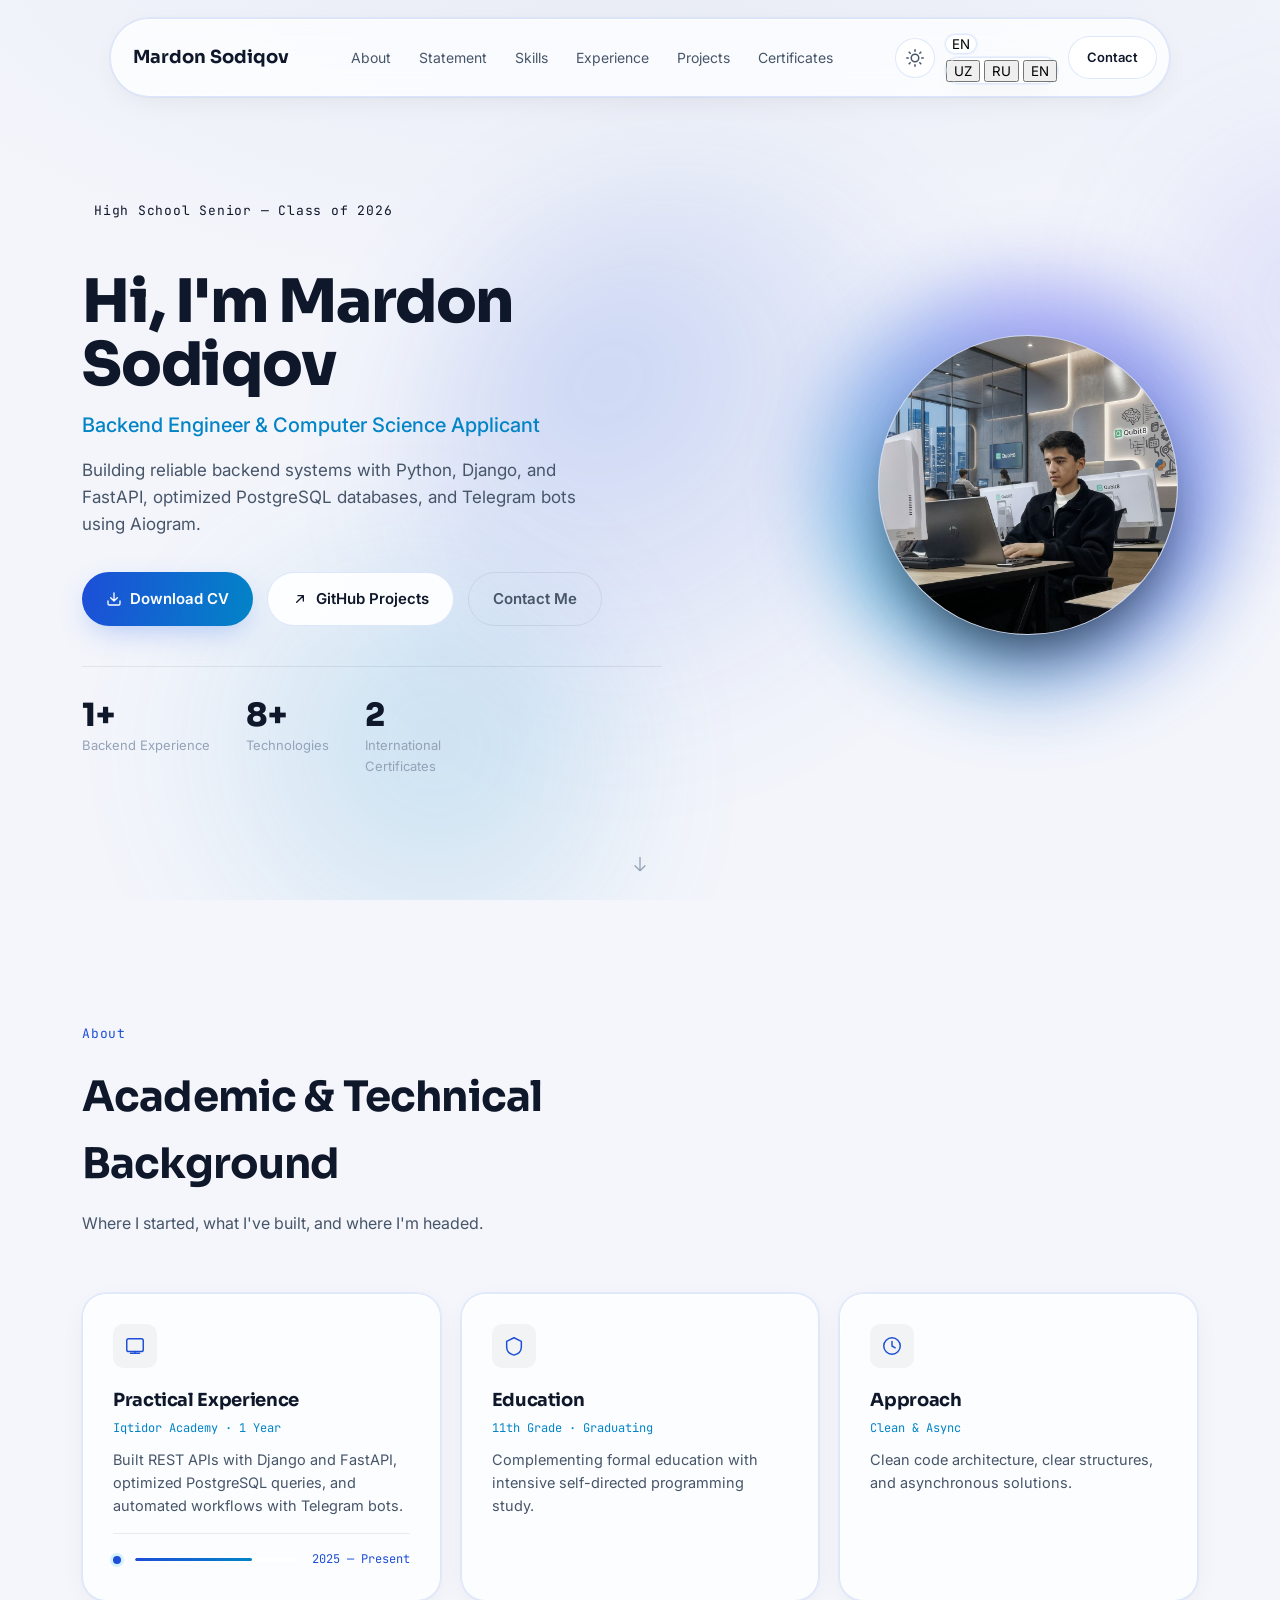
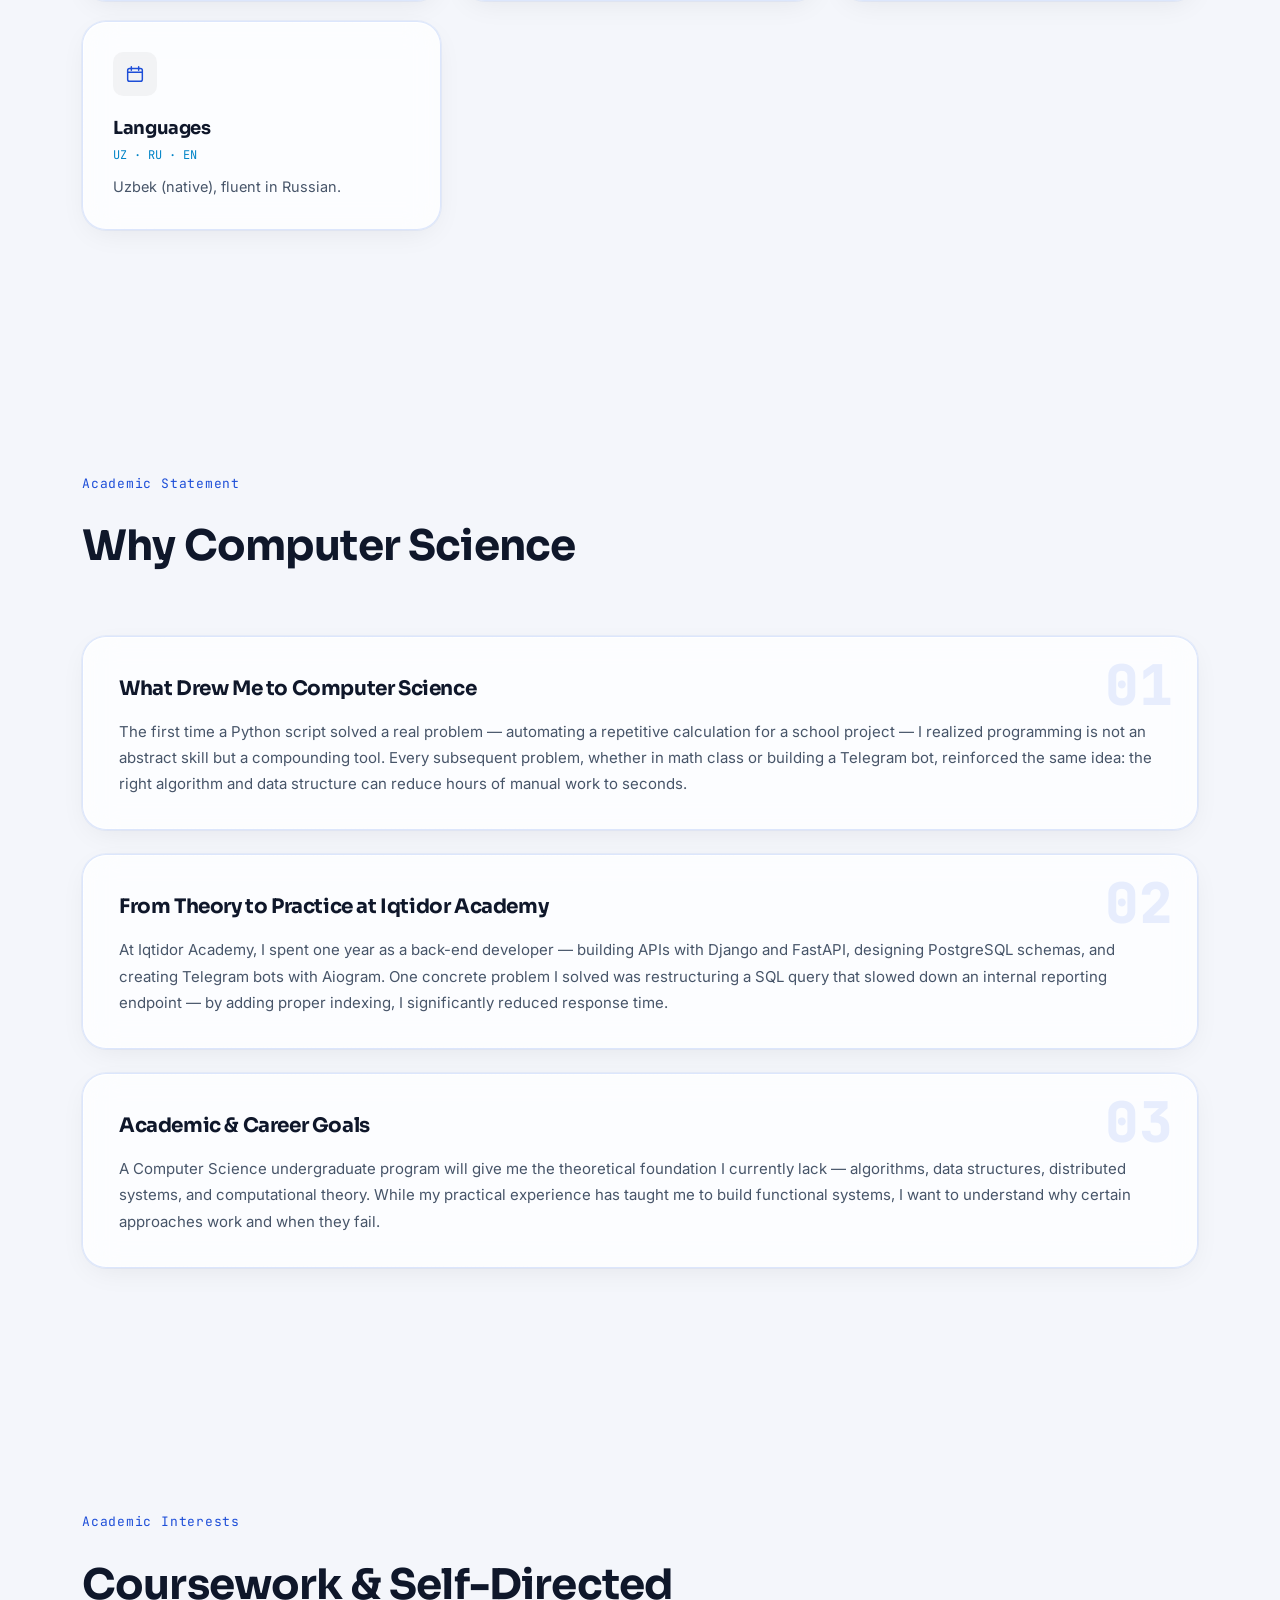
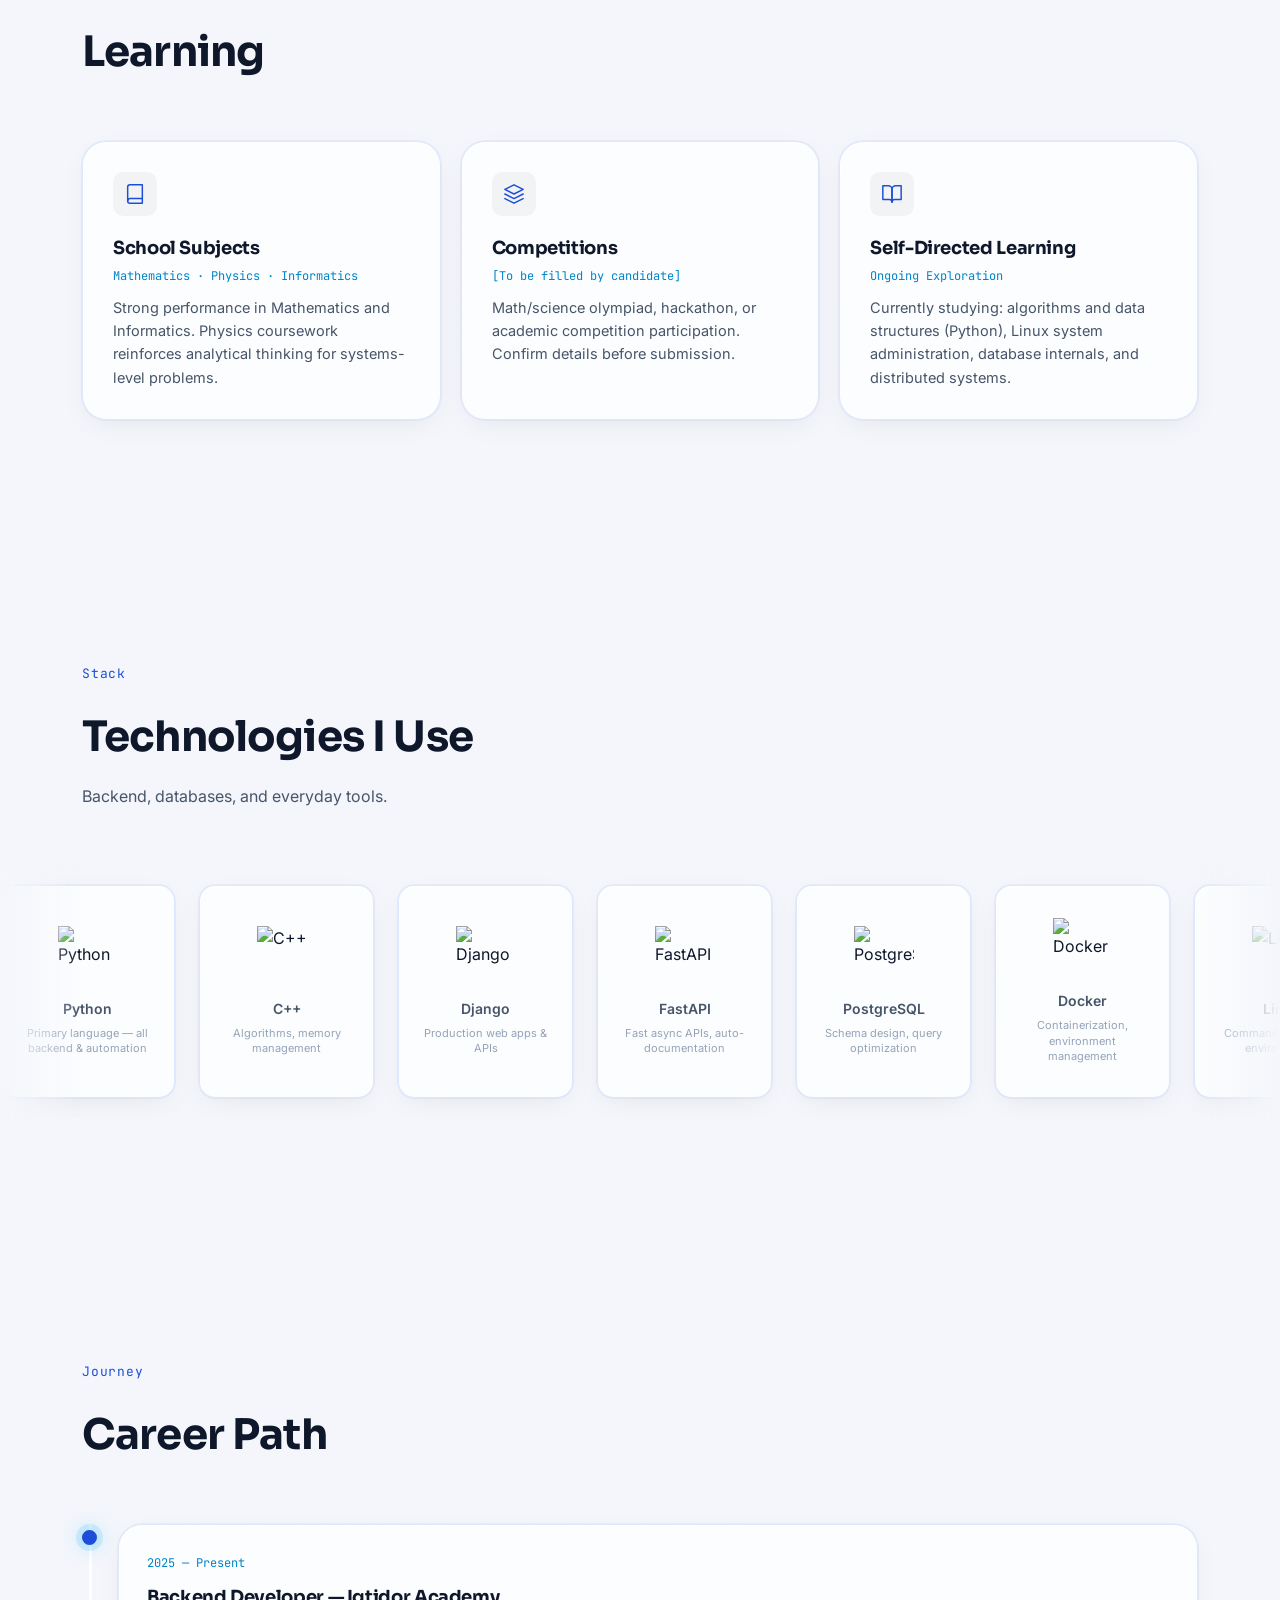
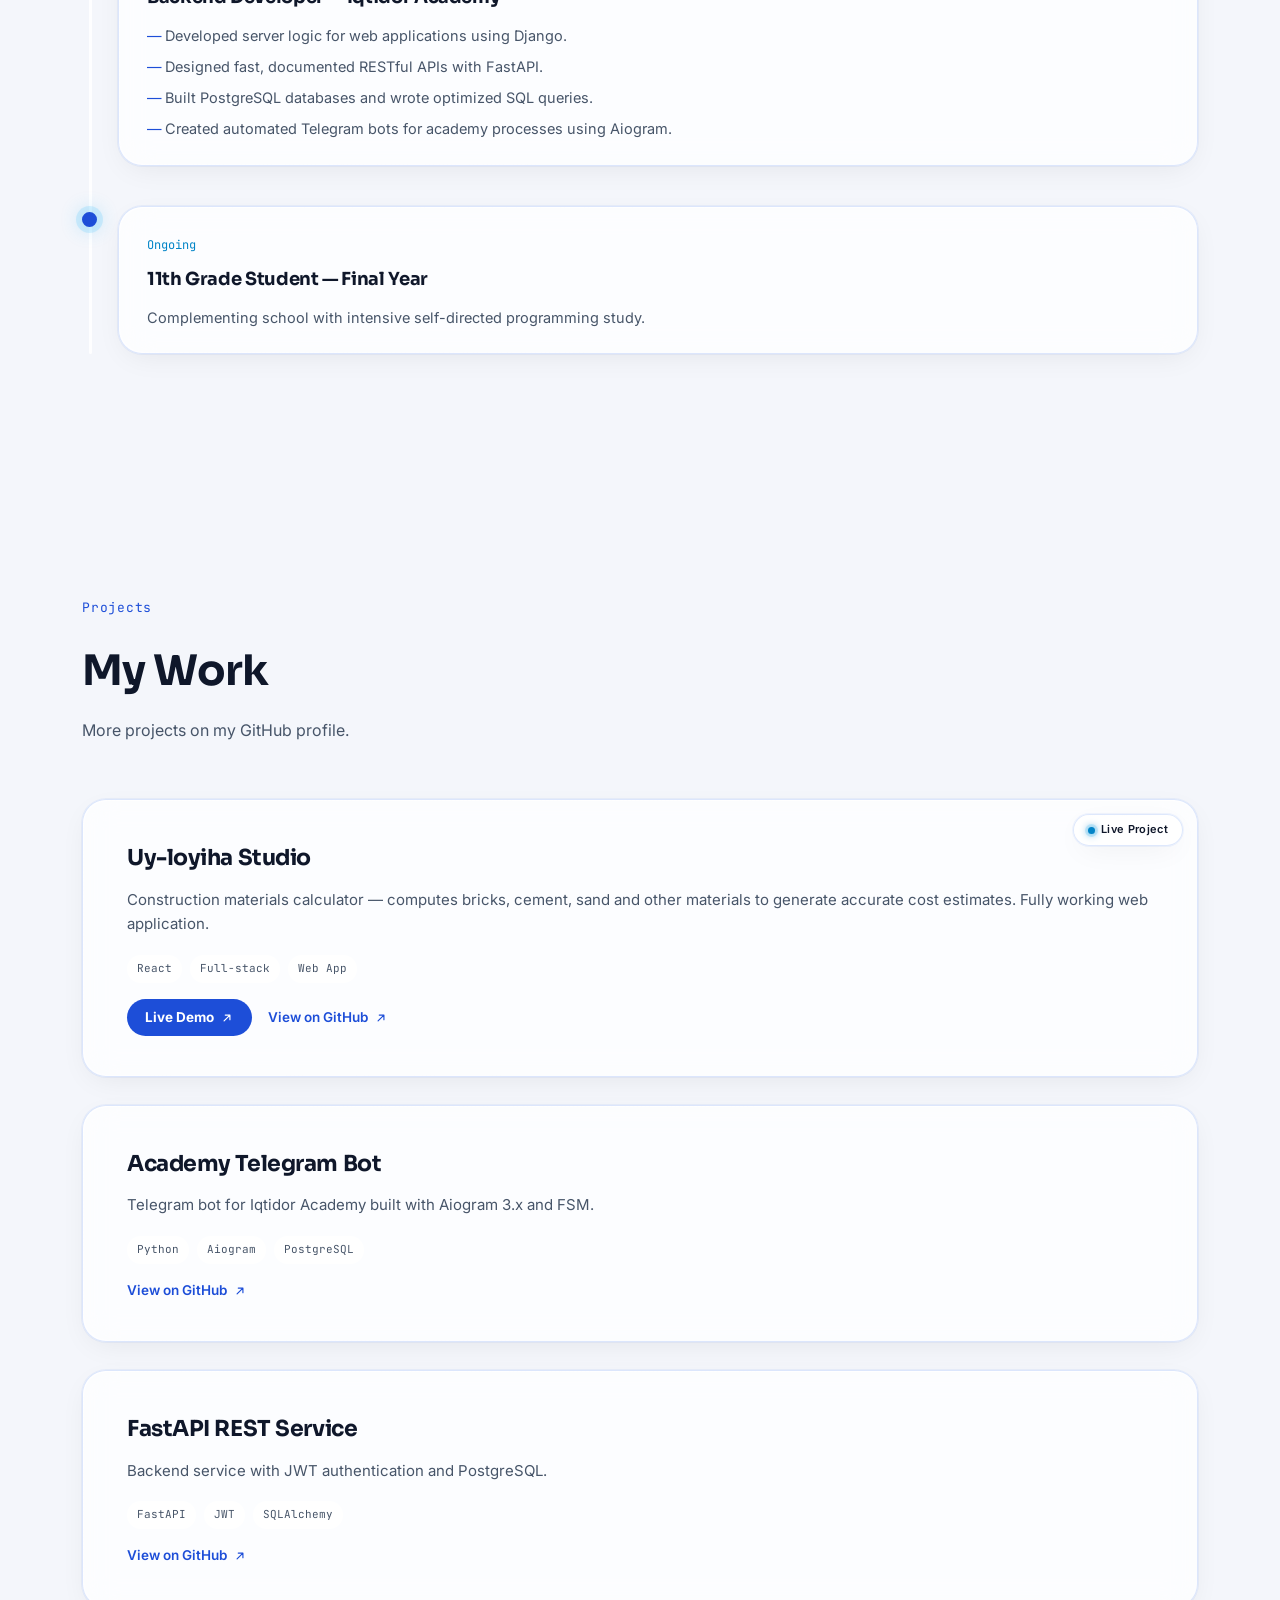
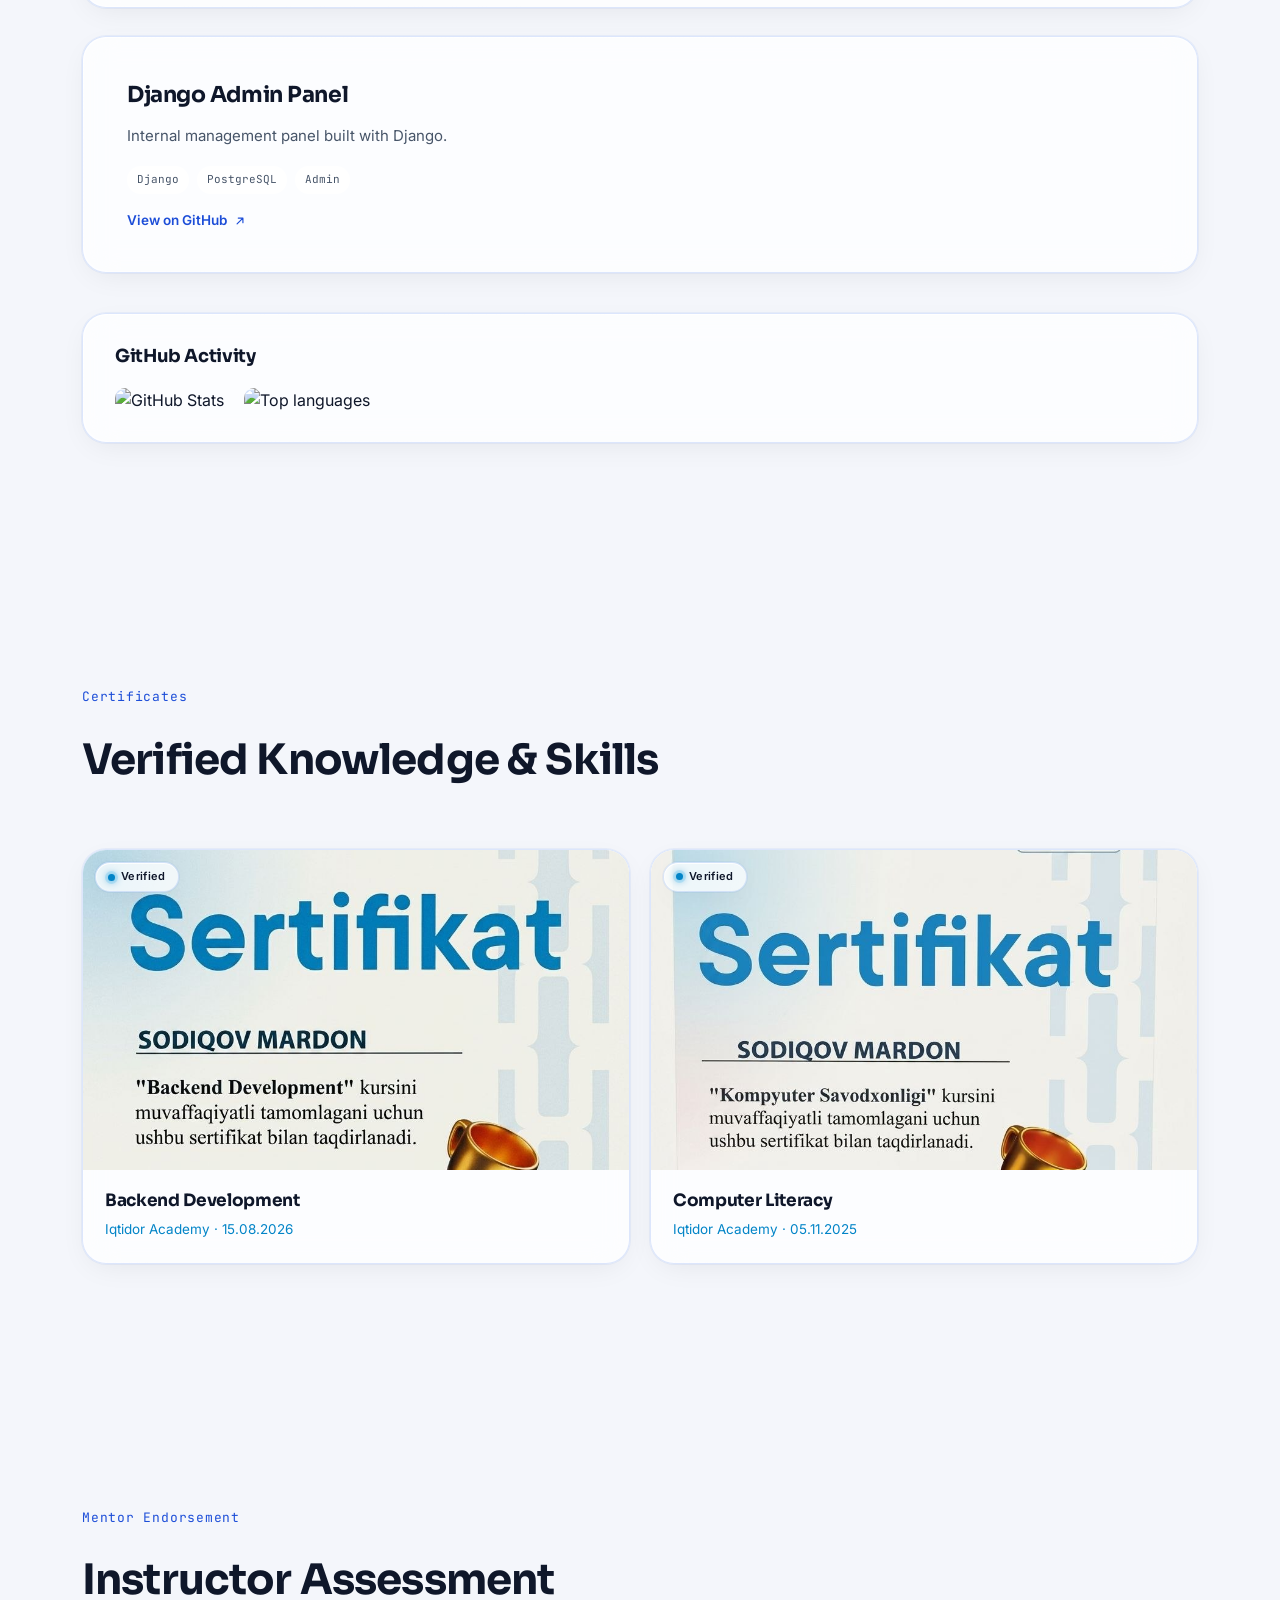
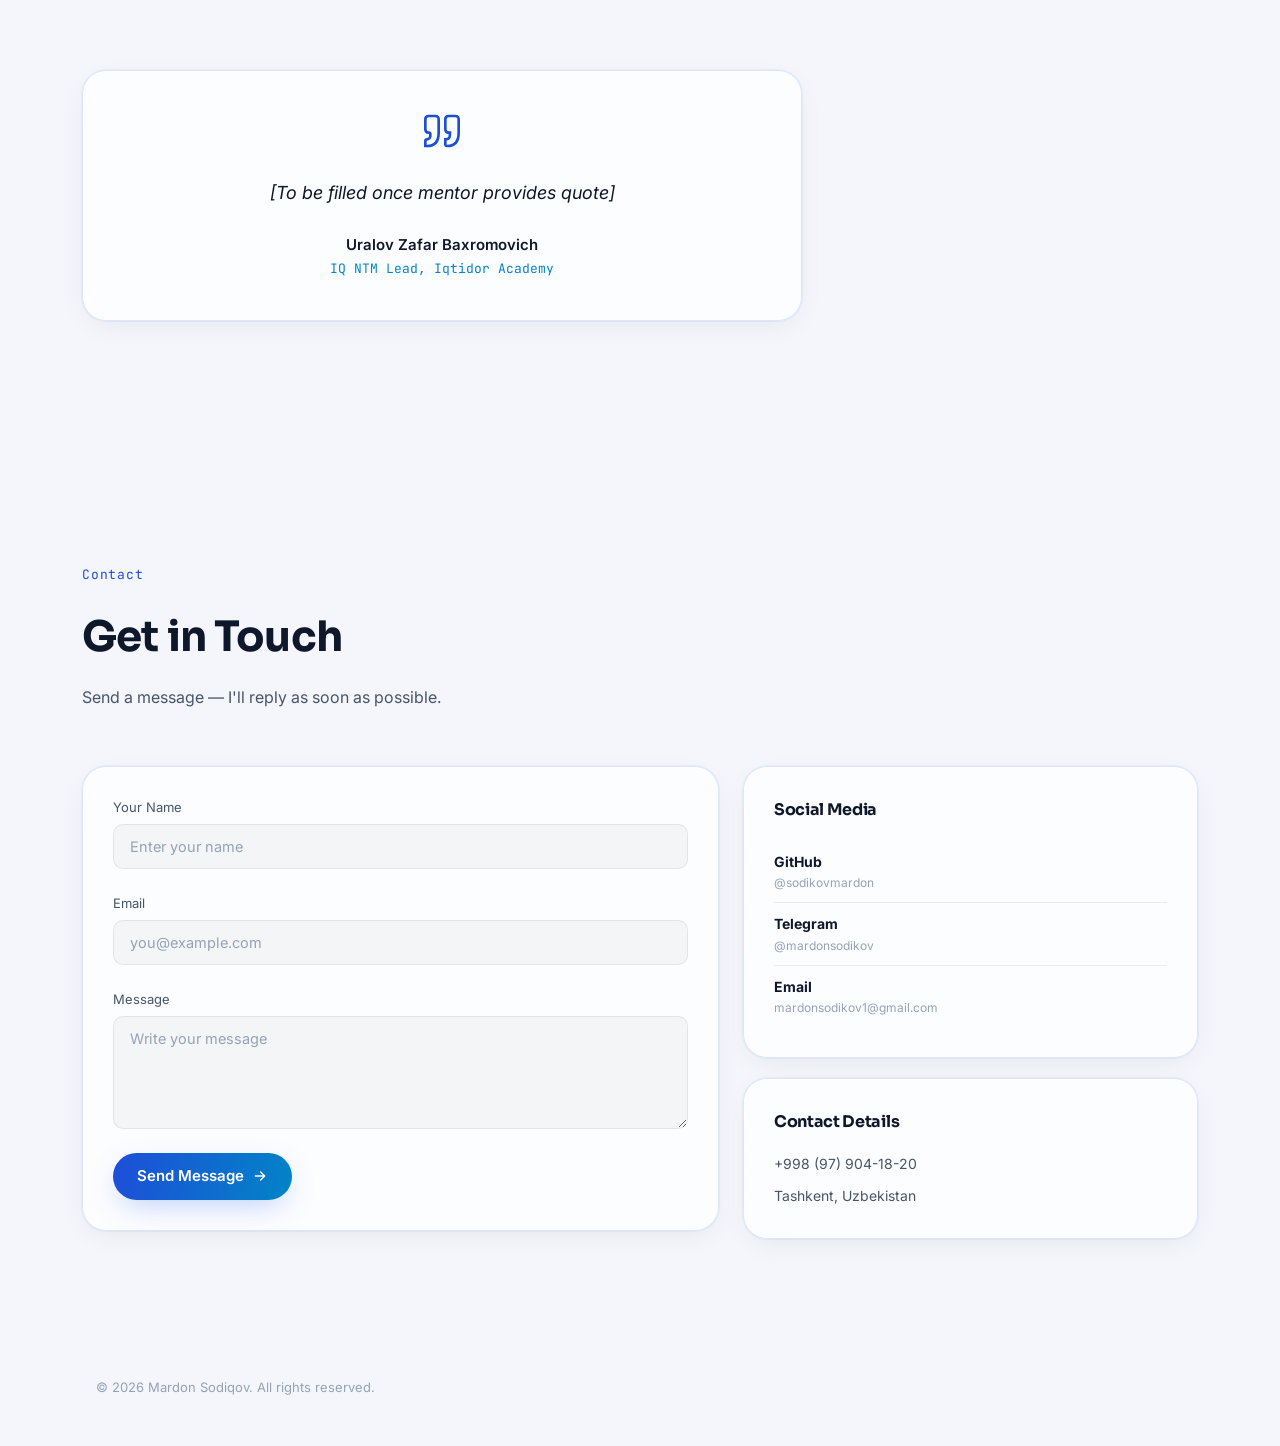
==== commit e2f51fc6: "Academic portfolio with i18n, marquee, new sections - Restored UZ/RU/EN language switcher with local" ====
--- a/frontend/index.html
+++ b/frontend/index.html
@@ -3,14 +3,14 @@
 <head>
 <meta charset="UTF-8">
 <meta name="viewport" content="width=device-width, initial-scale=1.0">
-<title>Mardon Sodiqov — Aspiring Computer Scientist &amp; Back-End Engineer</title>
-<meta name="description" content="Mardon Sodiqov — Backend developer building production systems with Python, Django, and FastAPI. Applying for B.Sc. in Computer Science.">
+<title>Mardon Sodiqov — Backend Developer</title>
+<meta name="description" content="Mardon Sodiqov — Python / Django / FastAPI Backend Developer. Portfolio.">
 <meta name="theme-color" content="#060b16">
 
 <!-- Open Graph -->
 <meta property="og:type" content="website">
 <meta property="og:title" content="Mardon Sodiqov — Aspiring Computer Scientist & Backend Engineer">
-<meta property="og:description" content="High school senior with 1 year of hands-on backend engineering, international training certificates, and production API experience. Applying for B.Sc. Computer Science.">
+<meta property="og:description" content="High school senior with 1 year of hands-on backend engineering, international training certificates, and production API experience.">
 <meta property="og:image" content="https://YOUR_DOMAIN.com/assets/og-image.png">
 <meta property="og:url" content="https://YOUR_DOMAIN.com/">
 <meta property="og:locale" content="en_US">
@@ -32,7 +32,7 @@
 <link href="https://fonts.googleapis.com/css2?family=Sora:wght@400;500;600;700;800&family=Inter:wght@400;500;600&family=JetBrains+Mono:wght@400;500&display=swap" rel="stylesheet">
 <link rel="stylesheet" href="css/style.css">
 
-<!-- Schema.org Structured Data -->
+<!-- Schema.org -->
 <script type="application/ld+json">
 {
   "@context": "https://schema.org",
@@ -41,56 +41,30 @@
   "url": "https://YOUR_DOMAIN.com/",
   "email": "mardonsodikov1@gmail.com",
   "telephone": "+998979041820",
-  "address": {
-    "@type": "PostalAddress",
-    "addressLocality": "Tashkent",
-    "addressCountry": "UZ"
-  },
+  "address": { "@type": "PostalAddress", "addressLocality": "Tashkent", "addressCountry": "UZ" },
   "jobTitle": "Back-End Developer",
-  "knowsAbout": ["Python", "C++", "Django", "FastAPI", "PostgreSQL", "Docker", "Linux"],
-  "alumniOf": {
-    "@type": "EducationalOrganization",
-    "name": "Iqtidor Academy"
-  },
+  "knowsAbout": ["Python","C++","Django","FastAPI","PostgreSQL","Docker","Linux"],
+  "alumniOf": { "@type": "EducationalOrganization", "name": "Iqtidor Academy" },
   "hasCredential": [
-    {
-      "@type": "EducationalOccupationalCredential",
-      "credentialCategory": "certificate",
-      "name": "Backend Development",
-      "recognizedBy": {
-        "@type": "Organization",
-        "name": "Iqtidor Academy"
-      }
-    },
-    {
-      "@type": "EducationalOccupationalCredential",
-      "credentialCategory": "certificate",
-      "name": "Computer Literacy",
-      "recognizedBy": {
-        "@type": "Organization",
-        "name": "Iqtidor Academy"
-      }
-    }
+    { "@type": "EducationalOccupationalCredential", "credentialCategory": "certificate", "name": "Backend Development", "recognizedBy": { "@type": "Organization", "name": "Iqtidor Academy" } },
+    { "@type": "EducationalOccupationalCredential", "credentialCategory": "certificate", "name": "Computer Literacy", "recognizedBy": { "@type": "Organization", "name": "Iqtidor Academy" } }
   ]
 }
 </script>
 </head>
 <body>
 
-<!-- Preloader -->
 <div class="preloader" id="preloader">
   <div class="preloader-blob" aria-hidden="true"></div>
   <div class="preloader-ring"></div>
   <div class="preloader-logo">M.</div>
-  <span class="preloader-text">Loading...</span>
+  <span class="preloader-text" data-i18n="preloader_text">Yuklanmoqda...</span>
 </div>
 
-<!-- Scroll Progress -->
 <div class="scroll-progress" id="scrollProgress">
   <div class="scroll-progress-bar" id="scrollProgressBar"></div>
 </div>
 
-<!-- Background Blobs -->
 <div class="liquid-bg" aria-hidden="true">
   <div class="blob blob-a"></div>
   <div class="blob blob-b"></div>
@@ -98,380 +72,356 @@
   <div class="grain"></div>
 </div>
 
-<!-- Navigation -->
+<!-- ===== NAVIGATION ===== -->
 <header class="nav-wrap">
   <nav class="nav glass" id="nav" aria-label="Main navigation">
     <a href="#top" class="nav-logo">Mardon Sodiqov</a>
     <ul class="nav-links">
-      <li><a href="#about">About</a></li>
-      <li><a href="#statement">Statement</a></li>
-      <li><a href="#skills">Skills</a></li>
-      <li><a href="#experience">Experience</a></li>
-      <li><a href="#projects">Projects</a></li>
-      <li><a href="#certificates">Certificates</a></li>
+      <li><a href="#about" data-i18n="nav_about">Haqimda</a></li>
+      <li><a href="#statement" data-i18n="nav_statement">Bayonot</a></li>
+      <li><a href="#skills" data-i18n="nav_skills">Ko'nikmalar</a></li>
+      <li><a href="#experience" data-i18n="nav_experience">Tajriba</a></li>
+      <li><a href="#projects" data-i18n="nav_projects">Loyihalar</a></li>
+      <li><a href="#certificates" data-i18n="nav_certificates">Sertifikat</a></li>
     </ul>
     <div class="nav-right">
       <button class="theme-toggle" id="themeToggle" aria-label="Toggle dark/light mode">
         <svg class="theme-icon-dark" width="18" height="18" viewBox="0 0 24 24" fill="none" stroke="currentColor" stroke-width="2" stroke-linecap="round" stroke-linejoin="round"><path d="M21 12.79A9 9 0 1 1 11.21 3 7 7 0 0 0 21 12.79z"/></svg>
         <svg class="theme-icon-light" width="18" height="18" viewBox="0 0 24 24" fill="none" stroke="currentColor" stroke-width="2" stroke-linecap="round" stroke-linejoin="round"><circle cx="12" cy="12" r="5"/><line x1="12" y1="1" x2="12" y2="3"/><line x1="12" y1="21" x2="12" y2="23"/><line x1="4.22" y1="4.22" x2="5.64" y2="5.64"/><line x1="18.36" y1="18.36" x2="19.78" y2="19.78"/><line x1="1" y1="12" x2="3" y2="12"/><line x1="21" y1="12" x2="23" y2="12"/><line x1="4.22" y1="19.78" x2="5.64" y2="18.36"/><line x1="18.36" y1="5.64" x2="19.78" y2="4.22"/></svg>
       </button>
-      <a href="#contact" class="nav-cta">Contact</a>
+      <div class="lang-switcher" id="langSwitcher">
+        <button class="lang-btn glass" id="langBtn">UZ</button>
+        <div class="lang-dropdown glass" id="langDropdown">
+          <button class="lang-option" data-lang="uz">UZ</button>
+          <button class="lang-option" data-lang="ru">RU</button>
+          <button class="lang-option" data-lang="en">EN</button>
+        </div>
+      </div>
+      <a href="#contact" class="nav-cta" data-i18n="nav_cta">Bog'lanish</a>
     </div>
     <button class="nav-burger" id="burger" aria-label="Open menu">
       <span></span><span></span><span></span>
     </button>
   </nav>
   <div class="nav-mobile glass" id="navMobile">
-    <a href="#about">About</a>
-    <a href="#statement">Statement</a>
-    <a href="#skills">Skills</a>
-    <a href="#experience">Experience</a>
-    <a href="#projects">Projects</a>
-    <a href="#certificates">Certificates</a>
-    <a href="#contact" class="nav-mobile-cta">Contact Me</a>
+    <a href="#about" data-i18n="nav_about">Haqimda</a>
+    <a href="#statement" data-i18n="nav_statement">Bayonot</a>
+    <a href="#skills" data-i18n="nav_skills">Ko'nikmalar</a>
+    <a href="#experience" data-i18n="nav_experience">Tajriba</a>
+    <a href="#projects" data-i18n="nav_projects">Loyihalar</a>
+    <a href="#certificates" data-i18n="nav_certificates">Sertifikat</a>
+    <a href="#contact" class="nav-mobile-cta" data-i18n="nav_cta">Bog'lanish</a>
+    <div class="lang-switcher-mobile">
+      <button class="lang-option" data-lang="uz">UZ</button>
+      <button class="lang-option" data-lang="ru">RU</button>
+      <button class="lang-option" data-lang="en">EN</button>
+    </div>
   </div>
 </header>
 
 <main id="top">
 
-  <!-- ==================== HERO ==================== -->
+  <!-- ===== HERO ===== -->
   <section class="hero">
     <div class="hero-text" data-reveal>
-      <span class="eyebrow glass-pill code-font">High School Senior — Class of 2026</span>
+      <span class="eyebrow glass-pill code-font" data-i18n="hero_eyebrow">11-sinf bitiruvchisi — 2026</span>
       <h1 class="hero-title">
-        Mardon Sodiqov
+        <span data-i18n="hero_title_1">Salom, men</span> <span class="grad-text">Mardon Sodiqov</span>
       </h1>
-      <p class="hero-subtitle">Aspiring Computer Scientist &amp; Back-End Engineer</p>
-      <p class="hero-sub">
-        High school senior with one year of hands-on back-end engineering experience, measurable contributions to production systems, and a portfolio of international training certificates from Iqtidor Academy.
+      <p class="hero-subtitle" data-i18n="hero_subtitle">Backend muhandis va kompyuter fanlari nomzodi</p>
+      <p class="hero-sub" data-i18n="hero_sub">
+        Python, Django va FastAPI yordamida ishonchli backend tizimlar,
+        PostgreSQL bilan optimallashtirilgan ma'lumotlar bazalari va
+        Aiogram asosida Telegram botlar yarataman.
       </p>
       <div class="hero-actions">
         <a href="assets/CV_Backend_Developer_Mardon's.pdf" download="Mardon_Sodiqov_CV.pdf" class="btn btn-primary">
           <svg width="16" height="16" viewBox="0 0 24 24" fill="none"><path d="M21 15v4a2 2 0 0 1-2 2H5a2 2 0 0 1-2-2v-4M7 10l5 5 5-5M12 15V3" stroke="currentColor" stroke-width="2" stroke-linecap="round" stroke-linejoin="round"/></svg>
-          Download Academic CV (PDF)
+          <span data-i18n="hero_btn_cv">CV yuklab olish</span>
         </a>
         <a href="https://github.com/sodikovmardon" target="_blank" rel="noopener" class="btn btn-secondary">
           <svg width="16" height="16" viewBox="0 0 24 24" fill="none"><path d="M7 17 17 7M9 7h8v8" stroke="currentColor" stroke-width="2" stroke-linecap="round" stroke-linejoin="round"/></svg>
-          View GitHub Projects
+          <span data-i18n="hero_btn_github">GitHub loyihalar</span>
         </a>
-        <a href="#contact" class="btn btn-ghost">Contact Me</a>
-      </div>
-
-      <!-- Stat Counters -->
+        <a href="#contact" class="btn btn-ghost" data-i18n="hero_btn_contact">Bog'lanish</a>
+      </div>
       <div class="stat-row" data-reveal>
         <div class="stat-item">
           <span class="stat-number" data-count="1" data-suffix="+">0</span>
-          <span class="stat-label">Year Hands-On Backend Experience</span>
+          <span class="stat-label" data-i18n="stat_exp">Backend tajriba</span>
         </div>
         <div class="stat-item">
           <span class="stat-number" data-count="8" data-suffix="+">0</span>
-          <span class="stat-label">Core Technologies Used in Production</span>
+          <span class="stat-label" data-i18n="stat_tech">Texnologiyalar</span>
         </div>
         <div class="stat-item">
           <span class="stat-number" data-count="2" data-suffix="">0</span>
-          <span class="stat-label">International Training Certificates</span>
-        </div>
-      </div>
-    </div>
-
+          <span class="stat-label" data-i18n="stat_cert">Xalqaro sertifikat</span>
+        </div>
+      </div>
+    </div>
     <div class="hero-portrait" data-reveal>
       <div class="portrait-ring">
         <div class="portrait-blob" aria-hidden="true"></div>
-        <img src="assets/Mardon.jpg" alt="Mardon Sodiqov, backend developer and computer science applicant" class="portrait-img" width="300" height="300">
-      </div>
-    </div>
-
-    <a href="#about" class="scroll-cue" aria-label="Scroll to about section">
+        <img src="assets/Mardon.jpg" alt="Mardon Sodiqov — Backend Developer" class="portrait-img" width="300" height="300">
+      </div>
+    </div>
+    <a href="#about" class="scroll-cue" aria-label="Pastga o'tish">
       <svg width="20" height="20" viewBox="0 0 24 24" fill="none"><path d="M12 4v16m0 0-6-6m6 6 6-6" stroke="currentColor" stroke-width="1.6" stroke-linecap="round" stroke-linejoin="round"/></svg>
     </a>
   </section>
 
-  <!-- ==================== ABOUT ==================== -->
+  <!-- ===== ABOUT ===== -->
   <section class="section" id="about">
     <div class="section-head" data-reveal>
-      <span class="eyebrow code-font">About Me</span>
-      <h2 class="section-title">Academic &amp; Technical Background</h2>
-      <p class="section-sub">A grounded overview of where I am, what I have built, and where I am headed.</p>
-    </div>
-
+      <span class="eyebrow code-font" data-i18n="about_eyebrow">Haqimda</span>
+      <h2 class="section-title" data-i18n="about_title">Akademik va texnik fonda</h2>
+      <p class="section-sub" data-i18n="about_sub">Qayerdan boshlaganim, nima qilganim va qayerga yo'l olmoqdamanim haqida.</p>
+    </div>
     <div class="about-grid" data-reveal>
       <div class="glass card about-card about-card--wide">
         <div class="card-icon">
           <svg width="22" height="22" viewBox="0 0 24 24" fill="none"><rect x="3" y="4" width="18" height="14" rx="2" stroke="currentColor" stroke-width="1.6"/><path d="M7 20h10M12 18v2" stroke="currentColor" stroke-width="1.6" stroke-linecap="round"/></svg>
         </div>
-        <h3>Practical Experience</h3>
-        <span class="card-meta code-font">Iqtidor Academy &middot; 1 Year</span>
-        <p>Building and maintaining REST APIs with Django and FastAPI, optimizing PostgreSQL queries, and developing Telegram bot automation for internal academy systems.</p>
+        <h3 data-i18n="about_exp_title">Amaliy tajriba</h3>
+        <span class="card-meta code-font" data-i18n="about_exp_meta">Iqtidor Academy · 1 yil</span>
+        <p data-i18n="about_exp_desc">Django va FastAPI asosida REST API'lar yaratdim, PostgreSQL so'rovlarini optimallashtirdim va Telegram botlar bilan avtomatlashtirdim.</p>
         <div class="about-timeline">
           <span class="about-timeline-dot"></span>
           <div class="about-timeline-line"></div>
-          <span class="about-timeline-label code-font">2025 — Present</span>
-        </div>
-      </div>
-
+          <span class="about-timeline-label code-font" data-i18n="about_exp_timeline">2025 — hozir</span>
+        </div>
+      </div>
       <div class="glass card about-card">
         <div class="card-icon">
           <svg width="22" height="22" viewBox="0 0 24 24" fill="none"><path d="M12 3 4 7v6c0 4.5 3.4 7.7 8 9 4.6-1.3 8-4.5 8-9V7l-8-4Z" stroke="currentColor" stroke-width="1.6" stroke-linejoin="round"/></svg>
         </div>
-        <h3>Education</h3>
-        <span class="card-meta code-font">11th Grade &middot; Graduating</span>
-        <p>11th grade high school student in Tashkent, complementing formal education with intensive backend development training.</p>
-      </div>
-
+        <h3 data-i18n="about_edu_title">Ta'lim</h3>
+        <span class="card-meta code-font" data-i18n="about_edu_meta">11-sinf · Bitiruvchi</span>
+        <p data-i18n="about_edu_desc">Maktab ta'limi bilan bir qatorda dasturlashni chuqurlashtirib o'rganmoqdaman.</p>
+      </div>
       <div class="glass card about-card">
         <div class="card-icon">
           <svg width="22" height="22" viewBox="0 0 24 24" fill="none"><circle cx="12" cy="12" r="9" stroke="currentColor" stroke-width="1.6"/><path d="M12 7v5l3.5 2" stroke="currentColor" stroke-width="1.6" stroke-linecap="round"/></svg>
         </div>
-        <h3>Approach</h3>
+        <h3 data-i18n="about_approach_title">Yondashuv</h3>
         <span class="card-meta code-font">Clean &amp; Async</span>
-        <p>Emphasis on clean code architecture, explicit data structures, and asynchronous solutions for production workloads.</p>
-      </div>
-
+        <p data-i18n="about_approach_desc">Toza kod arxitekturasi, aniq strukturalar va asinxron yechimlar.</p>
+      </div>
       <div class="glass card about-card">
         <div class="card-icon">
           <svg width="22" height="22" viewBox="0 0 24 24" fill="none"><path d="M8 4v4M16 4v4M4 10h16M6 6h12a2 2 0 0 1 2 2v10a2 2 0 0 1-2 2H6a2 2 0 0 1-2-2V8a2 2 0 0 1 2-2Z" stroke="currentColor" stroke-width="1.6" stroke-linecap="round" stroke-linejoin="round"/></svg>
         </div>
-        <h3>Languages</h3>
-        <span class="card-meta code-font">UZ &middot; RU &middot; EN</span>
-        <p>Uzbek (native), Russian (bilingual proficiency), English (upper-intermediate — capable of academic and technical communication).</p>
-      </div>
-    </div>
-  </section>
-
-  <!-- ==================== ACADEMIC STATEMENT ==================== -->
+        <h3 data-i18n="about_lang_title">Tillar</h3>
+        <span class="card-meta code-font">UZ · RU · EN</span>
+        <p data-i18n="about_lang_desc">O'zbek — ona tilim, rus tilida erkin muloqot qila olaman.</p>
+      </div>
+    </div>
+  </section>
+
+  <!-- ===== ACADEMIC STATEMENT ===== -->
   <section class="section" id="statement">
     <div class="section-head" data-reveal>
-      <span class="eyebrow code-font">Academic Statement</span>
-      <h2 class="section-title">Why Computer Science</h2>
-    </div>
-
+      <span class="eyebrow code-font" data-i18n="stmt_eyebrow">Akademik bayonot</span>
+      <h2 class="section-title" data-i18n="stmt_title">Nega kompyuter fanlari</h2>
+    </div>
     <div class="statement-content" data-reveal>
       <div class="glass card statement-card">
         <span class="statement-num code-font">01</span>
-        <h3>What Drew Me to Computer Science</h3>
-        <p>The first time I wrote a Python script that actually solved a real problem — automating a repetitive calculation for a school project — I realized that programming was not just an abstract skill but a tool that compounds. Every problem I encountered afterward, whether in math class or in building a Telegram bot, reinforced the same idea: the right algorithm and data structure can reduce hours of manual work to seconds. That concrete realization is what drew me to pursue computer science formally, not a vague fascination with technology.</p>
-      </div>
-
+        <h3 data-i18n="stmt_p1_title">Menda kompyuter fanlariga nima qiziqtirdi</h3>
+        <p data-i18n="stmt_p1_body">Birinchi marta Python skripti haqiqiy muammoni hal qilganda — maktab loyihasi uchun takroriy hisoblashni avtomatlashtirganda — men tushundimki, dasturlash abstrakt ko'nikma emas, balki kuchaytiriladigan amaliy vosita. Har bir keyingi muammo, xoh matematika darsida, xoh Telegram bot yaratishda, shu g'ayatni mustahkamladi: to'g'ri algoritm va ma'lumotlar tuzilmasi soatlab davom etgan ishlarni soniyalarga kamaytirishi mumkin.</p>
+      </div>
       <div class="glass card statement-card">
         <span class="statement-num code-font">02</span>
-        <h3>From Theory to Practice at Iqtidor Academy</h3>
-        <p>At Iqtidor Academy, I spent one year working as a back-end developer, building REST APIs with Django and FastAPI, designing PostgreSQL schemas, and writing Telegram bot automation using Aiogram. One concrete problem I solved was optimizing a database query that was slowing down an internal reporting endpoint — by restructuring the query and adding proper indexing, I reduced response time for that endpoint. This experience taught me that backend engineering is not just about writing code, but about understanding how systems behave under real constraints.</p>
-      </div>
-
+        <h3 data-i18n="stmt_p2_title">Nazariyadan amaliyotga — Iqtidor Academy</h3>
+        <p data-i18n="stmt_p2_body">Iqtidor Academy'da bir yil backend dasturchi sifatida ishladim — Django va FastAPI asosida API'lar yaratdim, PostgreSQL sxemalarini loyihaladim va Aiogram orqali Telegram botlar yasaddim. Hal qilgan amaliy muammolarimdan biri — ichki hisobot endpointini sekinlashtirgan SQL so'rovni qayta tuzib, indeks qo'shish orqali javob vaqtini sezilarli darajada qisqartirdim.</p>
+      </div>
       <div class="glass card statement-card">
         <span class="statement-num code-font">03</span>
-        <h3>Academic &amp; Career Goals</h3>
-        <p>A Computer Science undergraduate program will give me the theoretical foundation I currently lack — particularly in algorithms, data structures, distributed systems, and computational theory. While my practical experience has taught me to build functional systems, I want to understand why certain approaches work and when they fail. My goal is to work on backend infrastructure at scale, where systems design decisions directly affect millions of users. A rigorous CS education is the necessary next step to get there.</p>
-      </div>
-    </div>
-  </section>
-
-  <!-- ==================== ACADEMIC INTERESTS ==================== -->
+        <h3 data-i18n="stmt_p3_title">Akademik va kasbiy maqsadlar</h3>
+        <p data-i18n="stmt_p3_body">Kompyuter fanlari bakalavr dasturi menga hozir yetishmayotgan nazariy asosni beradi — algoritmlar, ma'lumotlar tuzilmasi, tarqatilgan tizimlar va hisoblash nazariyasi. Amaliy tajribam tufayli funksional tizimlar qurishni bilsam-da, nimaning uchun ishlashini va qachon muvaffaqiyatsiz bo'lishini tushunmoqchiman.</p>
+      </div>
+    </div>
+  </section>
+
+  <!-- ===== ACADEMIC INTERESTS ===== -->
   <section class="section" id="academics">
     <div class="section-head" data-reveal>
-      <span class="eyebrow code-font">Academic Interests</span>
-      <h2 class="section-title">Coursework &amp; Self-Directed Learning</h2>
-    </div>
-
+      <span class="eyebrow code-font" data-i18n="acad_eyebrow">Akademik qiziqishlar</span>
+      <h2 class="section-title" data-i18n="acad_title">O'quv dasturi va mustaqil o'rganish</h2>
+    </div>
     <div class="academics-grid" data-reveal>
       <div class="glass card academics-card">
         <div class="card-icon">
           <svg width="22" height="22" viewBox="0 0 24 24" fill="none"><path d="M4 19.5A2.5 2.5 0 0 1 6.5 17H20" stroke="currentColor" stroke-width="1.6" stroke-linecap="round" stroke-linejoin="round"/><path d="M6.5 2H20v20H6.5A2.5 2.5 0 0 1 4 19.5v-15A2.5 2.5 0 0 1 6.5 2Z" stroke="currentColor" stroke-width="1.6" stroke-linecap="round" stroke-linejoin="round"/></svg>
         </div>
-        <h3>School Subjects</h3>
-        <span class="card-meta code-font">Mathematics &middot; Physics &middot; Informatics</span>
-        <p>Strong performance in Mathematics and Informatics. Physics coursework reinforces analytical thinking relevant to systems-level problems.</p>
-      </div>
-
+        <h3 data-i18n="acad_school_title">Maktab fanlari</h3>
+        <span class="card-meta code-font" data-i18n="acad_school_meta">Matematika · Fizika · Informatika</span>
+        <p data-i18n="acad_school_desc">Matematika va Informatikada kuchli natijalar. Fizika kursi tizim darajasidagi muammolarga analitik fikrlashni mustahkamlaydi.</p>
+      </div>
       <div class="glass card academics-card">
         <div class="card-icon">
           <svg width="22" height="22" viewBox="0 0 24 24" fill="none"><path d="M12 2L2 7l10 5 10-5-10-5Z" stroke="currentColor" stroke-width="1.6" stroke-linecap="round" stroke-linejoin="round"/><path d="M2 17l10 5 10-5" stroke="currentColor" stroke-width="1.6" stroke-linecap="round" stroke-linejoin="round"/><path d="M2 12l10 5 10-5" stroke="currentColor" stroke-width="1.6" stroke-linecap="round" stroke-linejoin="round"/></svg>
         </div>
-        <h3>Competitions &amp; Events</h3>
-        <span class="card-meta code-font">[To be filled by candidate]</span>
-        <p>Placeholder for any math/science olympiad, hackathon, or academic competition participation. Confirm exact details before submission.</p>
-      </div>
-
+        <h3 data-i18n="acad_comp_title">Musobaqalar</h3>
+        <span class="card-meta code-font" data-i18n="acad_comp_meta">[Topshiruvchi to'ldirishi kerak]</span>
+        <p data-i18n="acad_comp_desc">Matematika/fan olimpiadasi, hackathon yoki akademik musobaqada qatnashish. Aniq tafsilotlarni topshirishdan oldin tasdiqlang.</p>
+      </div>
       <div class="glass card academics-card">
         <div class="card-icon">
           <svg width="22" height="22" viewBox="0 0 24 24" fill="none"><path d="M2 3h6a4 4 0 0 1 4 4v14a3 3 0 0 0-3-3H2Z" stroke="currentColor" stroke-width="1.6" stroke-linecap="round" stroke-linejoin="round"/><path d="M22 3h-6a4 4 0 0 0-4 4v14a3 3 0 0 1 3-3h7Z" stroke="currentColor" stroke-width="1.6" stroke-linecap="round" stroke-linejoin="round"/></svg>
         </div>
-        <h3>Self-Directed Learning</h3>
-        <span class="card-meta code-font">Ongoing exploration</span>
-        <p>Currently studying: algorithms and data structures (Python), Linux system administration, database internals, and distributed systems concepts through online courses and open-source reading.</p>
-      </div>
-    </div>
-  </section>
-
-  <!-- ==================== TECHNICAL SKILLS ==================== -->
+        <h3 data-i18n="acad_self_title">Mustaqil o'rganish</h3>
+        <span class="card-meta code-font" data-i18n="acad_self_meta">Doimiy izlanish</span>
+        <p data-i18n="acad_self_desc">Hozir o'rganayotganlarim: algoritmlar va ma'lumotlar tuzilmasi (Python), Linux tizim ma'muriyati, ma'lumotlar bazasi ichki tuzilmasi va tarqatilgan tizimlar.</p>
+      </div>
+    </div>
+  </section>
+
+  <!-- ===== SKILLS (MARQUEE) ===== -->
   <section class="section" id="skills">
     <div class="section-head" data-reveal>
-      <span class="eyebrow code-font">Technical Skills</span>
-      <h2 class="section-title">Technologies &amp; Tools</h2>
-      <p class="section-sub">Organized by category with production context for each group.</p>
-    </div>
-
-    <div class="skills-matrix" data-reveal>
-      <!-- Programming Languages -->
-      <div class="glass card skill-group">
-        <h3 class="skill-group-title code-font">Programming Languages</h3>
-        <div class="skill-items">
-          <div class="skill-item">
-            <img class="skill-icon" src="https://cdn.jsdelivr.net/gh/devicons/devicon/icons/python/python-original.svg" alt="Python" width="40" height="40" loading="lazy">
-            <div>
-              <strong>Python</strong>
-              <span class="skill-context">Primary language for all backend work and automation</span>
-            </div>
-          </div>
-          <div class="skill-item">
-            <img class="skill-icon" src="https://cdn.jsdelivr.net/gh/devicons/devicon/icons/cplusplus/cplusplus-original.svg" alt="C++" width="40" height="40" loading="lazy">
-            <div>
-              <strong>C++</strong>
-              <span class="skill-context">Study of algorithms, memory management, and computational thinking</span>
-            </div>
-          </div>
-          <div class="skill-item">
-            <img class="skill-icon" src="https://cdn.jsdelivr.net/gh/devicons/devicon/icons/javascript/javascript-original.svg" alt="JavaScript" width="40" height="40" loading="lazy">
-            <div>
-              <strong>JavaScript</strong>
-              <span class="skill-context">Basics — front-end interaction and API integration</span>
-            </div>
-          </div>
-        </div>
-      </div>
-
-      <!-- Backend Frameworks -->
-      <div class="glass card skill-group">
-        <h3 class="skill-group-title code-font">Backend Frameworks</h3>
-        <div class="skill-items">
-          <div class="skill-item">
-            <img class="skill-icon" src="https://cdn.jsdelivr.net/gh/devicons/devicon/icons/django/django-plain.svg" alt="Django" width="40" height="40" loading="lazy">
-            <div>
-              <strong>Django</strong>
-              <span class="skill-context">Built and maintained production web applications and REST APIs</span>
-            </div>
-          </div>
-          <div class="skill-item">
-            <img class="skill-icon" src="https://cdn.jsdelivr.net/gh/devicons/devicon/icons/fastapi/fastapi-original.svg" alt="FastAPI" width="40" height="40" loading="lazy">
-            <div>
-              <strong>FastAPI</strong>
-              <span class="skill-context">High-performance async APIs with automatic OpenAPI docs</span>
-            </div>
-          </div>
-        </div>
-      </div>
-
-      <!-- Databases & Architecture -->
-      <div class="glass card skill-group">
-        <h3 class="skill-group-title code-font">Databases &amp; Architecture</h3>
-        <div class="skill-items">
-          <div class="skill-item">
-            <img class="skill-icon" src="https://cdn.jsdelivr.net/gh/devicons/devicon/icons/postgresql/postgresql-original.svg" alt="PostgreSQL" width="40" height="40" loading="lazy">
-            <div>
-              <strong>PostgreSQL</strong>
-              <span class="skill-context">Schema design, query optimization, and production data modeling</span>
-            </div>
-          </div>
-          <div class="skill-item">
-            <span class="skill-icon skill-icon-text">REST</span>
-            <div>
-              <strong>RESTful API Design</strong>
-              <span class="skill-context">Consistent endpoint design, authentication, and documentation</span>
-            </div>
-          </div>
-        </div>
-      </div>
-
-      <!-- Tools & Methodologies -->
-      <div class="glass card skill-group">
-        <h3 class="skill-group-title code-font">Tools &amp; Methodologies</h3>
-        <div class="skill-items">
-          <div class="skill-item">
-            <img class="skill-icon" src="https://cdn.jsdelivr.net/gh/devicons/devicon/icons/docker/docker-original.svg" alt="Docker" width="40" height="40" loading="lazy">
-            <div>
-              <strong>Docker</strong>
-              <span class="skill-context">Containerization for consistent development and deployment</span>
-            </div>
-          </div>
-          <div class="skill-item">
-            <img class="skill-icon" src="https://cdn.jsdelivr.net/gh/devicons/devicon/icons/linux/linux-original.svg" alt="Linux" width="40" height="40" loading="lazy">
-            <div>
-              <strong>Linux</strong>
-              <span class="skill-context">Command-line proficiency and server environment management</span>
-            </div>
-          </div>
-          <div class="skill-item">
-            <img class="skill-icon" src="https://cdn.jsdelivr.net/gh/devicons/devicon/icons/git/git-original.svg" alt="Git" width="40" height="40" loading="lazy">
-            <div>
-              <strong>Git &amp; GitHub</strong>
-              <span class="skill-context">Version control in team workflows</span>
-            </div>
-          </div>
-          <div class="skill-item">
-            <img class="skill-icon" src="https://cdn.jsdelivr.net/gh/devicons/devicon/icons/telegram/telegram-original.svg" alt="Aiogram" width="40" height="40" loading="lazy">
-            <div>
-              <strong>Aiogram</strong>
-              <span class="skill-context">Telegram bot framework used to build academy automation bots</span>
-            </div>
-          </div>
-        </div>
-      </div>
-    </div>
-  </section>
-
-  <!-- ==================== EXPERIENCE ==================== -->
+      <span class="eyebrow code-font" data-i18n="skills_eyebrow">Stack</span>
+      <h2 class="section-title" data-i18n="skills_title">Ishlatadigan texnologiyalarim</h2>
+      <p class="section-sub" data-i18n="skills_sub">Backend, ma'lumotlar bazasi va kundalik ish vositalari.</p>
+    </div>
+    <div class="skills-marquee-wrapper">
+      <div class="marquee-fade-left"></div>
+      <div class="marquee-track">
+        <div class="tech-card glass">
+          <img class="tech-card-icon" src="https://cdn.jsdelivr.net/gh/devicons/devicon/icons/python/python-original.svg" alt="Python">
+          <span class="tech-card-name">Python</span>
+          <span class="tech-card-desc" data-i18n="skill_python_desc">Asosiy til — barcha backend va avtomatlashtirish</span>
+        </div>
+        <div class="tech-card glass">
+          <img class="tech-card-icon" src="https://cdn.jsdelivr.net/gh/devicons/devicon/icons/cplusplus/cplusplus-original.svg" alt="C++">
+          <span class="tech-card-name">C++</span>
+          <span class="tech-card-desc" data-i18n="skill_cpp_desc">Algoritmlar, xotira boshqaruvi</span>
+        </div>
+        <div class="tech-card glass">
+          <img class="tech-card-icon" src="https://cdn.jsdelivr.net/gh/devicons/devicon/icons/django/django-plain.svg" alt="Django">
+          <span class="tech-card-name">Django</span>
+          <span class="tech-card-desc" data-i18n="skill_django_desc">Ishlab chiqarish veb-ilovalari va API'lar</span>
+        </div>
+        <div class="tech-card glass">
+          <img class="tech-card-icon" src="https://cdn.jsdelivr.net/gh/devicons/devicon/icons/fastapi/fastapi-original.svg" alt="FastAPI">
+          <span class="tech-card-name">FastAPI</span>
+          <span class="tech-card-desc" data-i18n="skill_fastapi_desc">Tez asinxron API'lar, avtomatik hujjatlar</span>
+        </div>
+        <div class="tech-card glass">
+          <img class="tech-card-icon" src="https://cdn.jsdelivr.net/gh/devicons/devicon/icons/postgresql/postgresql-original.svg" alt="PostgreSQL">
+          <span class="tech-card-name">PostgreSQL</span>
+          <span class="tech-card-desc" data-i18n="skill_pg_desc">Sxema loyihalash, so'rov optimallashtirish</span>
+        </div>
+        <div class="tech-card glass">
+          <img class="tech-card-icon" src="https://cdn.jsdelivr.net/gh/devicons/devicon/icons/docker/docker-original.svg" alt="Docker">
+          <span class="tech-card-name">Docker</span>
+          <span class="tech-card-desc" data-i18n="skill_docker_desc">Konteynerlashtirish, muhit boshqaruvi</span>
+        </div>
+        <div class="tech-card glass">
+          <img class="tech-card-icon" src="https://cdn.jsdelivr.net/gh/devicons/devicon/icons/linux/linux-original.svg" alt="Linux">
+          <span class="tech-card-name">Linux</span>
+          <span class="tech-card-desc" data-i18n="skill_linux_desc">Buyruq satri, server muhiti</span>
+        </div>
+        <div class="tech-card glass">
+          <img class="tech-card-icon" src="https://cdn.jsdelivr.net/gh/devicons/devicon/icons/telegram/telegram-original.svg" alt="Aiogram">
+          <span class="tech-card-name">Aiogram</span>
+          <span class="tech-card-desc" data-i18n="skill_aiogram_desc">Telegram bot — akademiya avtomatlashtirish</span>
+        </div>
+        <!-- Set 2 -->
+        <div class="tech-card glass">
+          <img class="tech-card-icon" src="https://cdn.jsdelivr.net/gh/devicons/devicon/icons/python/python-original.svg" alt="Python">
+          <span class="tech-card-name">Python</span>
+          <span class="tech-card-desc" data-i18n="skill_python_desc">Asosiy til — barcha backend va avtomatlashtirish</span>
+        </div>
+        <div class="tech-card glass">
+          <img class="tech-card-icon" src="https://cdn.jsdelivr.net/gh/devicons/devicon/icons/cplusplus/cplusplus-original.svg" alt="C++">
+          <span class="tech-card-name">C++</span>
+          <span class="tech-card-desc" data-i18n="skill_cpp_desc">Algoritmlar, xotira boshqaruvi</span>
+        </div>
+        <div class="tech-card glass">
+          <img class="tech-card-icon" src="https://cdn.jsdelivr.net/gh/devicons/devicon/icons/django/django-plain.svg" alt="Django">
+          <span class="tech-card-name">Django</span>
+          <span class="tech-card-desc" data-i18n="skill_django_desc">Ishlab chiqarish veb-ilovalari va API'lar</span>
+        </div>
+        <div class="tech-card glass">
+          <img class="tech-card-icon" src="https://cdn.jsdelivr.net/gh/devicons/devicon/icons/fastapi/fastapi-original.svg" alt="FastAPI">
+          <span class="tech-card-name">FastAPI</span>
+          <span class="tech-card-desc" data-i18n="skill_fastapi_desc">Tez asinxron API'lar, avtomatik hujjatlar</span>
+        </div>
+        <div class="tech-card glass">
+          <img class="tech-card-icon" src="https://cdn.jsdelivr.net/gh/devicons/devicon/icons/postgresql/postgresql-original.svg" alt="PostgreSQL">
+          <span class="tech-card-name">PostgreSQL</span>
+          <span class="tech-card-desc" data-i18n="skill_pg_desc">Sxema loyihalash, so'rov optimallashtirish</span>
+        </div>
+        <div class="tech-card glass">
+          <img class="tech-card-icon" src="https://cdn.jsdelivr.net/gh/devicons/devicon/icons/docker/docker-original.svg" alt="Docker">
+          <span class="tech-card-name">Docker</span>
+          <span class="tech-card-desc" data-i18n="skill_docker_desc">Konteynerlashtirish, muhit boshqaruvi</span>
+        </div>
+        <div class="tech-card glass">
+          <img class="tech-card-icon" src="https://cdn.jsdelivr.net/gh/devicons/devicon/icons/linux/linux-original.svg" alt="Linux">
+          <span class="tech-card-name">Linux</span>
+          <span class="tech-card-desc" data-i18n="skill_linux_desc">Buyruq satri, server muhiti</span>
+        </div>
+        <div class="tech-card glass">
+          <img class="tech-card-icon" src="https://cdn.jsdelivr.net/gh/devicons/devicon/icons/telegram/telegram-original.svg" alt="Aiogram">
+          <span class="tech-card-name">Aiogram</span>
+          <span class="tech-card-desc" data-i18n="skill_aiogram_desc">Telegram bot — akademiya avtomatlashtirish</span>
+        </div>
+      </div>
+      <div class="marquee-fade-right"></div>
+    </div>
+  </section>
+
+  <!-- ===== EXPERIENCE ===== -->
   <section class="section" id="experience">
     <div class="section-head" data-reveal>
-      <span class="eyebrow code-font">Experience</span>
-      <h2 class="section-title">Professional &amp; Academic Journey</h2>
-    </div>
-
+      <span class="eyebrow code-font" data-i18n="exp_eyebrow">Yo'l</span>
+      <h2 class="section-title" data-i18n="exp_title">Tajriba yo'nalishi</h2>
+    </div>
     <div class="exp-timeline" data-reveal>
       <div class="exp-line"><div class="exp-line-fill"></div></div>
-
       <div class="exp-item">
         <span class="exp-dot"></span>
         <div class="exp-card glass card">
-          <span class="exp-date code-font">2025 — Present</span>
-          <h3>Back-End Developer — Iqtidor Academy</h3>
+          <span class="exp-date code-font" data-i18n="exp_date_1">2025 — hozirgi kun</span>
+          <h3 data-i18n="exp_job_title">Backend Developer — Iqtidor Academy</h3>
           <ul>
-            <li>Built and maintained REST APIs using Django and FastAPI for internal academy systems.</li>
-            <li>Designed and optimized PostgreSQL database queries to improve application responsiveness.</li>
-            <li>Developed Telegram bot automation (Aiogram) to streamline academy workflows and student communication.</li>
-            <li>Worked within a small engineering team, following Git-based version control practices.</li>
+            <li data-i18n="exp_bullet_1">Django asosida veb-ilovalarning server mantig'ini ishlab chiqdim.</li>
+            <li data-i18n="exp_bullet_2">FastAPI yordamida tez va hujjatlashtirilgan RESTful API'lar yaratdim.</li>
+            <li data-i18n="exp_bullet_3">PostgreSQL'da optimallashtirilgan SQL so'rovlar yozdim.</li>
+            <li data-i18n="exp_bullet_4">Aiogram orqali akademiya uchun Telegram botlar yaratdim.</li>
           </ul>
         </div>
       </div>
-
       <div class="exp-item">
         <span class="exp-dot"></span>
         <div class="exp-card glass card">
-          <span class="exp-date code-font">Ongoing</span>
-          <h3>11th Grade Student — Graduating Class</h3>
-          <p>High school student in Tashkent, Uzbekistan. Complementing formal education with intensive backend development training at Iqtidor Academy.</p>
-        </div>
-      </div>
-    </div>
-  </section>
-
-  <!-- ==================== PROJECTS ==================== -->
+          <span class="exp-date code-font" data-i18n="exp_date_2">Davom etmoqda</span>
+          <h3 data-i18n="exp_edu_title">11-sinf o'quvchisi — Bitiruv sinfi</h3>
+          <p data-i18n="exp_edu_desc">Maktab ta'limi bilan bir qatorda dasturlashni chuqurlashtirib o'rganmoqdaman.</p>
+        </div>
+      </div>
+    </div>
+  </section>
+
+  <!-- ===== PROJECTS ===== -->
   <section class="section" id="projects">
     <div class="section-head" data-reveal>
-      <span class="eyebrow code-font">Projects</span>
-      <h2 class="section-title">Technical Showcase</h2>
-      <p class="section-sub">Real projects demonstrating the skills matrix in action. More on <a href="https://github.com/sodikovmardon" target="_blank" rel="noopener" class="inline-link">GitHub</a>.</p>
-    </div>
-
+      <span class="eyebrow code-font" data-i18n="proj_eyebrow">Loyihalar</span>
+      <h2 class="section-title" data-i18n="proj_title">Ustida ishlagan ishlarim</h2>
+      <p class="section-sub" data-i18n="proj_sub">Ko'proq loyihalar GitHub profilimda joylashgan.</p>
+    </div>
     <div class="projects-grid">
-      <!-- Featured Project -->
       <article class="glass card project-card project-card--featured" data-reveal style="transition-delay:.05s">
         <div class="project-glow" aria-hidden="true"></div>
         <div class="project-badge glass">
           <span class="badge-dot"></span>
-          <span>Live Production App</span>
-        </div>
-        <h3>Uy-loyiha Studio</h3>
-        <p>A construction materials calculator — computes bricks, cement, sand, and other materials to generate accurate cost estimates. Full-stack web application with a working live demo.</p>
+          <span data-i18n="proj_real_badge">Real loyiha</span>
+        </div>
+        <h3 data-i18n="proj_real_title">Uy-loyiha Studio</h3>
+        <p data-i18n="proj_real_desc">Qurilish materiallar kalkulyatori — g'isht, tsement, qum va boshqa materiallarni hisoblab, smeta tuzish imkonini beruvchi to'liq ishlaydigan veb-ilova.</p>
         <div class="tag-row">
           <span class="tag code-font">React</span>
           <span class="tag code-font">Full-stack</span>
@@ -479,20 +429,19 @@
         </div>
         <div class="project-actions">
           <a href="https://uy-loyiha-studio-production.up.railway.app/" target="_blank" rel="noopener" class="project-link project-link--primary">
-            <span>Live Demo</span>
+            <span data-i18n="proj_live_demo">Live Demo</span>
             <svg width="14" height="14" viewBox="0 0 24 24" fill="none"><path d="M7 17 17 7M9 7h8v8" stroke="currentColor" stroke-width="2" stroke-linecap="round" stroke-linejoin="round"/></svg>
           </a>
           <a href="https://github.com/sodikovmardon" target="_blank" rel="noopener" class="project-link">
-            <span>GitHub</span>
+            <span data-i18n="proj_github">GitHub'da ko'rish</span>
             <svg width="14" height="14" viewBox="0 0 24 24" fill="none"><path d="M7 17 17 7M9 7h8v8" stroke="currentColor" stroke-width="2" stroke-linecap="round" stroke-linejoin="round"/></svg>
           </a>
         </div>
       </article>
-
       <article class="glass card project-card" data-reveal style="transition-delay:.1s">
         <div class="project-glow" aria-hidden="true"></div>
-        <h3>Academy Telegram Bot</h3>
-        <p>Internal automation bot for Iqtidor Academy — handles student communication, workflows, and notifications using Aiogram 3.x with FSM state management.</p>
+        <h3 data-i18n="proj_1_title">Akademiya Telegram Bot</h3>
+        <p data-i18n="proj_1_desc">Iqtidor Academy uchun Aiogram 3.x asosida FSM bilan ishlaydigan bot.</p>
         <div class="tag-row">
           <span class="tag code-font">Python</span>
           <span class="tag code-font">Aiogram</span>
@@ -500,193 +449,175 @@
         </div>
         <div class="project-actions">
           <a href="https://github.com/sodikovmardon" target="_blank" rel="noopener" class="project-link">
-            <span>GitHub</span>
+            <span data-i18n="proj_github">GitHub'da ko'rish</span>
             <svg width="14" height="14" viewBox="0 0 24 24" fill="none"><path d="M7 17 17 7M9 7h8v8" stroke="currentColor" stroke-width="2" stroke-linecap="round" stroke-linejoin="round"/></svg>
           </a>
         </div>
       </article>
-
       <article class="glass card project-card" data-reveal style="transition-delay:.15s">
         <div class="project-glow" aria-hidden="true"></div>
-        <h3>FastAPI REST Service</h3>
-        <p>Backend service with JWT authentication, PostgreSQL integration, and automatic API documentation via FastAPI's OpenAPI specification.</p>
+        <h3 data-i18n="proj_2_title">FastAPI REST xizmati</h3>
+        <p data-i18n="proj_2_desc">JWT autentifikatsiya va PostgreSQL bilan ishlaydigan backend xizmati.</p>
         <div class="tag-row">
           <span class="tag code-font">FastAPI</span>
           <span class="tag code-font">JWT</span>
           <span class="tag code-font">SQLAlchemy</span>
-          <span class="tag code-font">PostgreSQL</span>
         </div>
         <div class="project-actions">
           <a href="https://github.com/sodikovmardon" target="_blank" rel="noopener" class="project-link">
-            <span>GitHub</span>
+            <span data-i18n="proj_github">GitHub'da ko'rish</span>
             <svg width="14" height="14" viewBox="0 0 24 24" fill="none"><path d="M7 17 17 7M9 7h8v8" stroke="currentColor" stroke-width="2" stroke-linecap="round" stroke-linejoin="round"/></svg>
           </a>
         </div>
       </article>
-
       <article class="glass card project-card" data-reveal style="transition-delay:.2s">
         <div class="project-glow" aria-hidden="true"></div>
-        <h3>Django Admin Dashboard</h3>
-        <p>Internal management panel built with Django — custom admin interface for data management, user administration, and content operations.</p>
+        <h3 data-i18n="proj_3_title">Django boshqaruv paneli</h3>
+        <p data-i18n="proj_3_desc">Django asosidagi ichki boshqaruv paneli.</p>
         <div class="tag-row">
           <span class="tag code-font">Django</span>
           <span class="tag code-font">PostgreSQL</span>
           <span class="tag code-font">Admin</span>
-          <span class="tag code-font">CRUD</span>
         </div>
         <div class="project-actions">
           <a href="https://github.com/sodikovmardon" target="_blank" rel="noopener" class="project-link">
-            <span>GitHub</span>
+            <span data-i18n="proj_github">GitHub'da ko'rish</span>
             <svg width="14" height="14" viewBox="0 0 24 24" fill="none"><path d="M7 17 17 7M9 7h8v8" stroke="currentColor" stroke-width="2" stroke-linecap="round" stroke-linejoin="round"/></svg>
           </a>
         </div>
       </article>
     </div>
-
-    <!-- GitHub Stats Widget -->
+    <!-- GitHub Stats -->
     <div class="github-stats glass card" data-reveal>
-      <h3>GitHub Activity</h3>
+      <h3 data-i18n="github_title">GitHub faoliyati</h3>
       <div class="github-stats-inner">
         <div class="github-stat">
-          <img src="https://github-readme-stats.vercel.app/api?username=sodikovmardon&show_icons=true&theme=dark&hide_border=true&bg_color=transparent&text_color=97a0b8&icon_color=38bdf8&title_color=38bdf8" alt="GitHub Stats for sodikovmardon" width="350" height="150" loading="lazy">
+          <img src="https://github-readme-stats.vercel.app/api?username=sodikovmardon&show_icons=true&theme=dark&hide_border=true&bg_color=transparent&text_color=97a0b8&icon_color=38bdf8&title_color=38bdf8" alt="GitHub Stats" width="350" height="150" loading="lazy">
         </div>
         <div class="github-stat">
-          <img src="https://github-readme-stats.vercel.app/api/top-langs/?username=sodikovmardon&layout=compact&theme=dark&hide_border=true&bg_color=transparent&text_color=97a0b8&title_color=38bdf8" alt="Most used languages" width="170" height="150" loading="lazy">
-        </div>
-      </div>
-    </div>
-  </section>
-
-  <!-- ==================== CERTIFICATES ==================== -->
+          <img src="https://github-readme-stats.vercel.app/api/top-langs/?username=sodikovmardon&layout=compact&theme=dark&hide_border=true&bg_color=transparent&text_color=97a0b8&title_color=38bdf8" alt="Top languages" width="170" height="150" loading="lazy">
+        </div>
+      </div>
+    </div>
+  </section>
+
+  <!-- ===== CERTIFICATES ===== -->
   <section class="section" id="certificates">
     <div class="section-head" data-reveal>
-      <span class="eyebrow code-font">Certifications</span>
-      <h2 class="section-title">Verifiable Credentials</h2>
-      <p class="section-sub">Each certificate includes the issuing organization, date, and a viewable image for independent verification.</p>
-    </div>
-
+      <span class="eyebrow code-font" data-i18n="cert_eyebrow">Sertifikat</span>
+      <h2 class="section-title" data-i18n="cert_title">Tasdiqlangan bilim va ko'nikmalarim</h2>
+    </div>
     <div class="cert-grid">
       <article class="glass card cert-card" data-reveal style="transition-delay:.1s">
         <div class="cert-badge glass">
           <span class="badge-dot"></span>
-          <span>Verified</span>
-        </div>
-        <div class="cert-img-container" data-lightbox="0" role="button" tabindex="0" aria-label="View full certificate: Backend Development">
-          <img src="assets/Back_end_mardon.jpg" alt="Backend Development certificate from Iqtidor Academy, issued 15 August 2026" class="cert-img" loading="lazy" width="600" height="400">
+          <span data-i18n="cert_verified">Tasdiqlangan</span>
+        </div>
+        <div class="cert-img-container" data-lightbox="0" role="button" tabindex="0" aria-label="View certificate: Backend Development">
+          <img src="assets/Back_end_mardon.jpg" alt="Backend Development sertifikati — Iqtidor Academy, 15.08.2026" class="cert-img" loading="lazy" width="600" height="400">
           <div class="cert-img-overlay">
-            <span class="cert-zoom-text">View Full Certificate</span>
+            <span class="cert-zoom-text" data-i18n="cert_zoom">Kattalashtirish</span>
           </div>
         </div>
         <div class="cert-info">
-          <h3>Backend Development</h3>
-          <p class="cert-meta">Iqtidor Academy &middot; 15 August 2026</p>
+          <h3 data-i18n="cert_1_name">Backend Development</h3>
+          <p class="cert-meta" data-i18n="cert_1_meta">Iqtidor Academy · 15.08.2026</p>
         </div>
       </article>
-
       <article class="glass card cert-card" data-reveal style="transition-delay:.2s">
         <div class="cert-badge glass">
           <span class="badge-dot"></span>
-          <span>Verified</span>
-        </div>
-        <div class="cert-img-container" data-lightbox="1" role="button" tabindex="0" aria-label="View full certificate: Computer Literacy">
-          <img src="assets/Savotxonlik_mardon.jpg" alt="Computer Literacy certificate from Iqtidor Academy, issued 5 November 2025" class="cert-img" loading="lazy" width="600" height="400">
+          <span data-i18n="cert_verified">Tasdiqlangan</span>
+        </div>
+        <div class="cert-img-container" data-lightbox="1" role="button" tabindex="0" aria-label="View certificate: Computer Literacy">
+          <img src="assets/Savotxonlik_mardon.jpg" alt="Kompyuter savodxonligi sertifikati — Iqtidor Academy, 05.11.2025" class="cert-img" loading="lazy" width="600" height="400">
           <div class="cert-img-overlay">
-            <span class="cert-zoom-text">View Full Certificate</span>
+            <span class="cert-zoom-text" data-i18n="cert_zoom">Kattalashtirish</span>
           </div>
         </div>
         <div class="cert-info">
-          <h3>Computer Literacy</h3>
-          <p class="cert-meta">Iqtidor Academy &middot; 05 November 2025</p>
+          <h3 data-i18n="cert_2_name">Kompyuter Savodxonligi</h3>
+          <p class="cert-meta" data-i18n="cert_2_meta">Iqtidor Academy · 05.11.2025</p>
         </div>
       </article>
     </div>
   </section>
 
   <!-- Certificate Lightbox -->
-  <div class="cert-lightbox" id="certLightbox" role="dialog" aria-label="Certificate viewer">
-    <button class="cert-lb-close" id="certLbClose" aria-label="Close">&times;</button>
-    <button class="cert-lb-prev" id="certLbPrev" aria-label="Previous certificate">&#8249;</button>
-    <button class="cert-lb-next" id="certLbNext" aria-label="Next certificate">&#8250;</button>
+  <div class="cert-lightbox" id="certLightbox" role="dialog" aria-label="Sertifikat ko'rish">
+    <button class="cert-lb-close" id="certLbClose" aria-label="Yopish">&times;</button>
+    <button class="cert-lb-prev" id="certLbPrev" aria-label="Oldingi">&#8249;</button>
+    <button class="cert-lb-next" id="certLbNext" aria-label="Keyingi">&#8250;</button>
     <div class="cert-lb-img-wrap">
-      <img src="" alt="Certificate preview" class="cert-lb-img" id="certLbImg">
+      <img src="" alt="Sertifikat" class="cert-lb-img" id="certLbImg">
     </div>
   </div>
 
-  <!-- ==================== MENTOR ENDORSEMENT ==================== -->
+  <!-- ===== MENTOR ENDORSEMENT ===== -->
   <section class="section" id="mentor">
     <div class="section-head" data-reveal>
-      <span class="eyebrow code-font">Mentor Endorsement</span>
-      <h2 class="section-title">Instructor Assessment</h2>
-    </div>
-
+      <span class="eyebrow code-font" data-i18n="mentor_eyebrow">Mentor bahosi</span>
+      <h2 class="section-title" data-i18n="mentor_title">O'qituvchi bahosi</h2>
+    </div>
     <div class="glass card mentor-card" data-reveal>
       <svg class="mentor-quote-icon" width="40" height="40" viewBox="0 0 24 24" fill="none" aria-hidden="true"><path d="M3 21c3 0 7-1 7-8V5c0-1.25-.756-2.017-2-2H4c-1.25 0-2 .75-2 1.972V11c0 1.25.75 2 2 2 1 0 1 0 1 1v1c0 1-1 2-2 2s-1 .008-1 1.031V21Z" stroke="currentColor" stroke-width="1.6" fill="none"/><path d="M15 21c3 0 7-1 7-8V5c0-1.25-.757-2.017-2-2h-4c-1.25 0-2 .75-2 1.972V11c0 1.25.75 2 2 2h.75c0 2.25.25 4-2.75 4v3c0 1 0 1 1 1Z" stroke="currentColor" stroke-width="1.6" fill="none"/></svg>
       <blockquote class="mentor-quote">
-        <p>[To be filled once mentor provides quote]</p>
+        <p data-i18n="mentor_quote">[Topshiruvchi mentor iqtibosini olgandan keyin to'ldiradi]</p>
       </blockquote>
       <div class="mentor-attribution">
         <span class="mentor-name">Uralov Zafar Baxromovich</span>
-        <span class="mentor-role code-font">IQ NTM Lead, Iqtidor Academy</span>
-      </div>
-    </div>
-  </section>
-
-  <!-- ==================== CONTACT ==================== -->
+        <span class="mentor-role code-font" data-i18n="mentor_role">IQ NTM rahbari, Iqtidor Academy</span>
+      </div>
+    </div>
+  </section>
+
+  <!-- ===== CONTACT ===== -->
   <section class="section" id="contact">
     <div class="section-head" data-reveal>
-      <span class="eyebrow code-font">Contact</span>
-      <h2 class="section-title">Get in Touch</h2>
-      <p class="section-sub">For admissions inquiries, project discussions, or general correspondence.</p>
-    </div>
-
+      <span class="eyebrow code-font" data-i18n="contact_eyebrow">Aloqa</span>
+      <h2 class="section-title" data-i18n="contact_title">Bog'lanish</h2>
+      <p class="section-sub" data-i18n="contact_sub">Xabar yuboring — imkon qadar tez javob beraman.</p>
+    </div>
     <div class="contact-grid" data-reveal>
       <form class="glass card contact-form" id="contactForm" novalidate>
         <div class="form-row">
-          <label for="name">Your Name</label>
-          <input type="text" id="name" name="name" placeholder="Enter your name" required minlength="2" maxlength="120">
+          <label for="name" data-i18n="contact_name_label">Ismingiz</label>
+          <input type="text" id="name" name="name" data-i18n-placeholder="contact_name_placeholder" placeholder="Ismingizni kiriting" required minlength="2" maxlength="120">
           <span class="form-error" id="nameError" role="alert"></span>
         </div>
         <div class="form-row">
-          <label for="email">Email Address</label>
+          <label for="email" data-i18n="contact_email_label">Email</label>
           <input type="email" id="email" name="email" placeholder="you@example.com" required>
           <span class="form-error" id="emailError" role="alert"></span>
         </div>
         <div class="form-row">
-          <label for="message">Message</label>
-          <textarea id="message" name="message" rows="5" placeholder="Your message" required minlength="5" maxlength="3000"></textarea>
+          <label for="message" data-i18n="contact_msg_label">Xabar</label>
+          <textarea id="message" name="message" rows="5" data-i18n-placeholder="contact_msg_placeholder" placeholder="Xabaringizni yozing" required minlength="5" maxlength="3000"></textarea>
           <span class="form-error" id="messageError" role="alert"></span>
         </div>
         <button type="submit" class="btn btn-primary form-submit" id="submitBtn">
           <svg class="spinner" width="16" height="16" viewBox="0 0 24 24" fill="none"><circle cx="12" cy="12" r="10" stroke="currentColor" stroke-width="3" stroke-linecap="round" stroke-dasharray="31.4 31.4" stroke-dashoffset="10"/></svg>
-          <span id="submitLabel">Send Message</span>
+          <span id="submitLabel" data-i18n="contact_submit">Xabar yuborish</span>
           <svg class="send-icon" width="16" height="16" viewBox="0 0 24 24" fill="none"><path d="M5 12h14M13 6l6 6-6 6" stroke="currentColor" stroke-width="2" stroke-linecap="round" stroke-linejoin="round"/></svg>
         </button>
       </form>
-
       <div class="contact-side">
         <div class="glass card contact-info-card">
-          <h3>Contact Information</h3>
-          <a href="mailto:mardonsodikov1@gmail.com?subject=Regarding%20Mardon%20Sodiqov's%20Application" class="contact-link">
-            <span><b>Email</b><small>mardonsodikov1@gmail.com</small></span>
-          </a>
-          <a href="tel:+998979041820" class="contact-link">
-            <span><b>Phone</b><small>+998 (97) 904-18-20</small></span>
-          </a>
+          <h3 data-i18n="contact_socials">Ijtimoiy tarmoqlar</h3>
           <a href="https://github.com/sodikovmardon" target="_blank" rel="noopener" class="contact-link">
             <span><b>GitHub</b><small>@sodikovmardon</small></span>
           </a>
-          <span class="contact-link">
-            <span><b>Location</b><small>Tashkent, Uzbekistan</small></span>
-          </span>
-        </div>
-
+          <a href="https://t.me/mardonsodikov" target="_blank" rel="noopener" class="contact-link">
+            <span><b>Telegram</b><small>@mardonsodikov</small></span>
+          </a>
+          <a href="mailto:mardonsodikov1@gmail.com" class="contact-link">
+            <span><b>Email</b><small>mardonsodikov1@gmail.com</small></span>
+          </a>
+        </div>
         <div class="glass card contact-info-card">
-          <h3>For Admissions Officers</h3>
-          <p class="plain-info">All claims on this site are honestly substantiated. Certificate images are independently verifiable. GitHub activity is publicly accessible.</p>
-          <a href="mailto:mardonsodikov1@gmail.com?subject=Regarding%20Mardon%20Sodiqov's%20Application" class="project-link" style="margin-top:10px">
-            <span>Send formal inquiry via email</span>
-            <svg width="14" height="14" viewBox="0 0 24 24" fill="none"><path d="M7 17 17 7M9 7h8v8" stroke="currentColor" stroke-width="2" stroke-linecap="round" stroke-linejoin="round"/></svg>
-          </a>
+          <h3 data-i18n="contact_info">Bog'lanish ma'lumotlari</h3>
+          <p class="plain-info" data-i18n="contact_phone">+998 (97) 904-18-20</p>
+          <p class="plain-info" data-i18n="contact_location">Toshkent, O'zbekiston</p>
         </div>
       </div>
     </div>
@@ -694,18 +625,15 @@
 
 </main>
 
-<!-- Toast -->
 <div class="toast-container" id="toastContainer" aria-live="polite"></div>
 
-<!-- Footer -->
 <footer class="footer">
   <div class="footer-bar">
-    <span>&copy; 2026 Mardon Sodiqov. All rights reserved.</span>
-    <a href="https://github.com/sodikovmardon" target="_blank" rel="noopener" class="footer-link">GitHub</a>
-    <a href="mailto:mardonsodikov1@gmail.com" class="footer-link">Email</a>
+    <span data-i18n="footer_copy">&copy; 2026 Mardon Sodiqov. Barcha huquqlar himoyalangan.</span>
   </div>
 </footer>
 
+<script src="js/translations.js"></script>
 <script src="js/script.js"></script>
 </body>
 </html>
--- a/frontend/css/style.css
+++ b/frontend/css/style.css
@@ -548,6 +548,68 @@
 }
 .about-card--wide { grid-column: span 3; display: flex; flex-direction: column; }
 @media (min-width: 860px) { .about-card--wide { grid-column: span 1; } }
+
+/* ==================== SKILLS MARQUEE ==================== */
+.skills-marquee-wrapper{
+  position:relative; overflow:hidden;
+  width:100vw; margin-left: calc(-50vw + 50%);
+  padding: 20px 0;
+}
+.marquee-fade-left, .marquee-fade-right{
+  position:absolute; top:0; bottom:0; width:80px; z-index:2;
+  pointer-events:none;
+}
+.marquee-fade-left{ left:0; background: linear-gradient(to right, var(--bg), transparent); }
+.marquee-fade-right{ right:0; background: linear-gradient(to left, var(--bg), transparent); }
+.marquee-track{
+  display:flex; width: max-content;
+  animation: marqueeScroll 35s linear infinite;
+  will-change: transform;
+}
+.skills-marquee-wrapper:hover .marquee-track{ animation-play-state: paused; }
+@keyframes marqueeScroll{
+  0%{ transform: translateX(0); }
+  100%{ transform: translateX(-50%); }
+}
+.tech-card{
+  flex-shrink:0; width:175px; margin-right:24px;
+  display:flex; flex-direction:column; align-items:center; justify-content:center;
+  padding: 32px 18px; border-radius: var(--radius-md);
+  transition: transform .4s var(--ease), border-color .4s, box-shadow .4s;
+  cursor: default;
+}
+.tech-card:hover{
+  transform: translateY(-6px);
+  border-color: var(--accent-1);
+  box-shadow: 0 0 20px rgba(37,99,235,0.35);
+}
+.tech-card-icon{
+  width: 60px; height: 60px; margin-bottom: 12px;
+  transition: transform .6s ease; object-fit: contain;
+}
+.tech-card:hover .tech-card-icon{ transform: rotate(360deg); }
+.tech-card-name{
+  font-size: 14px; font-weight: 600; color: var(--text-muted);
+  text-align: center; transition: color .3s;
+}
+.tech-card:hover .tech-card-name{ color: var(--accent-1); }
+.tech-card-desc{
+  font-size: 11px; color: var(--text-faint);
+  text-align: center; margin-top: 6px; line-height: 1.4;
+  max-width: 140px;
+}
+@media (max-width: 640px){
+  .tech-card{ width:130px; margin-right:16px; padding:24px 14px; }
+  .tech-card-icon{ width:44px; height:44px; }
+  .tech-card-name{ font-size:12px; }
+  .tech-card-desc{ font-size:10px; max-width:110px; }
+  .marquee-fade-left, .marquee-fade-right{ width:40px; }
+}
+@media (prefers-reduced-motion: reduce){
+  .marquee-track{ animation: none; }
+  .skills-marquee-wrapper{ overflow-x: auto; }
+  .marquee-fade-left, .marquee-fade-right{ display:none; }
+}
 
 /* ==================== ACADEMIC STATEMENT ==================== */
 .statement-content {
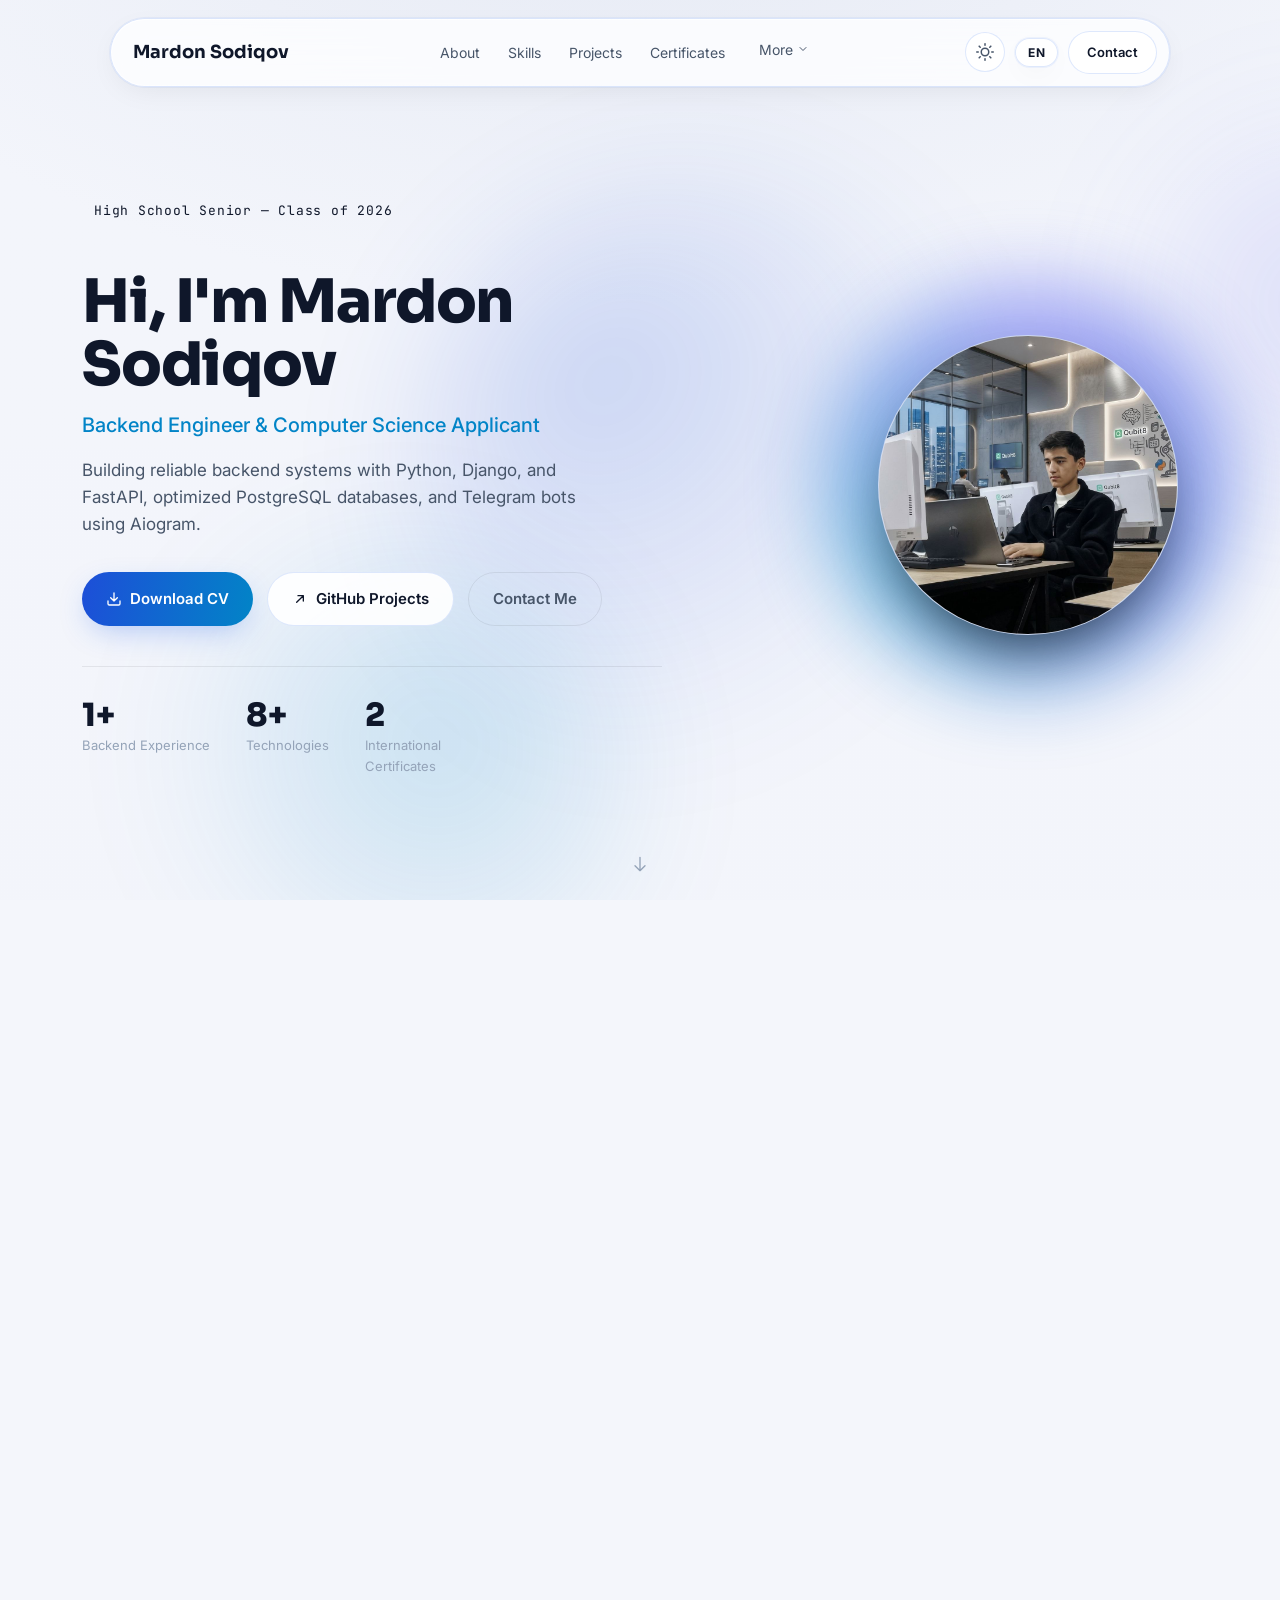
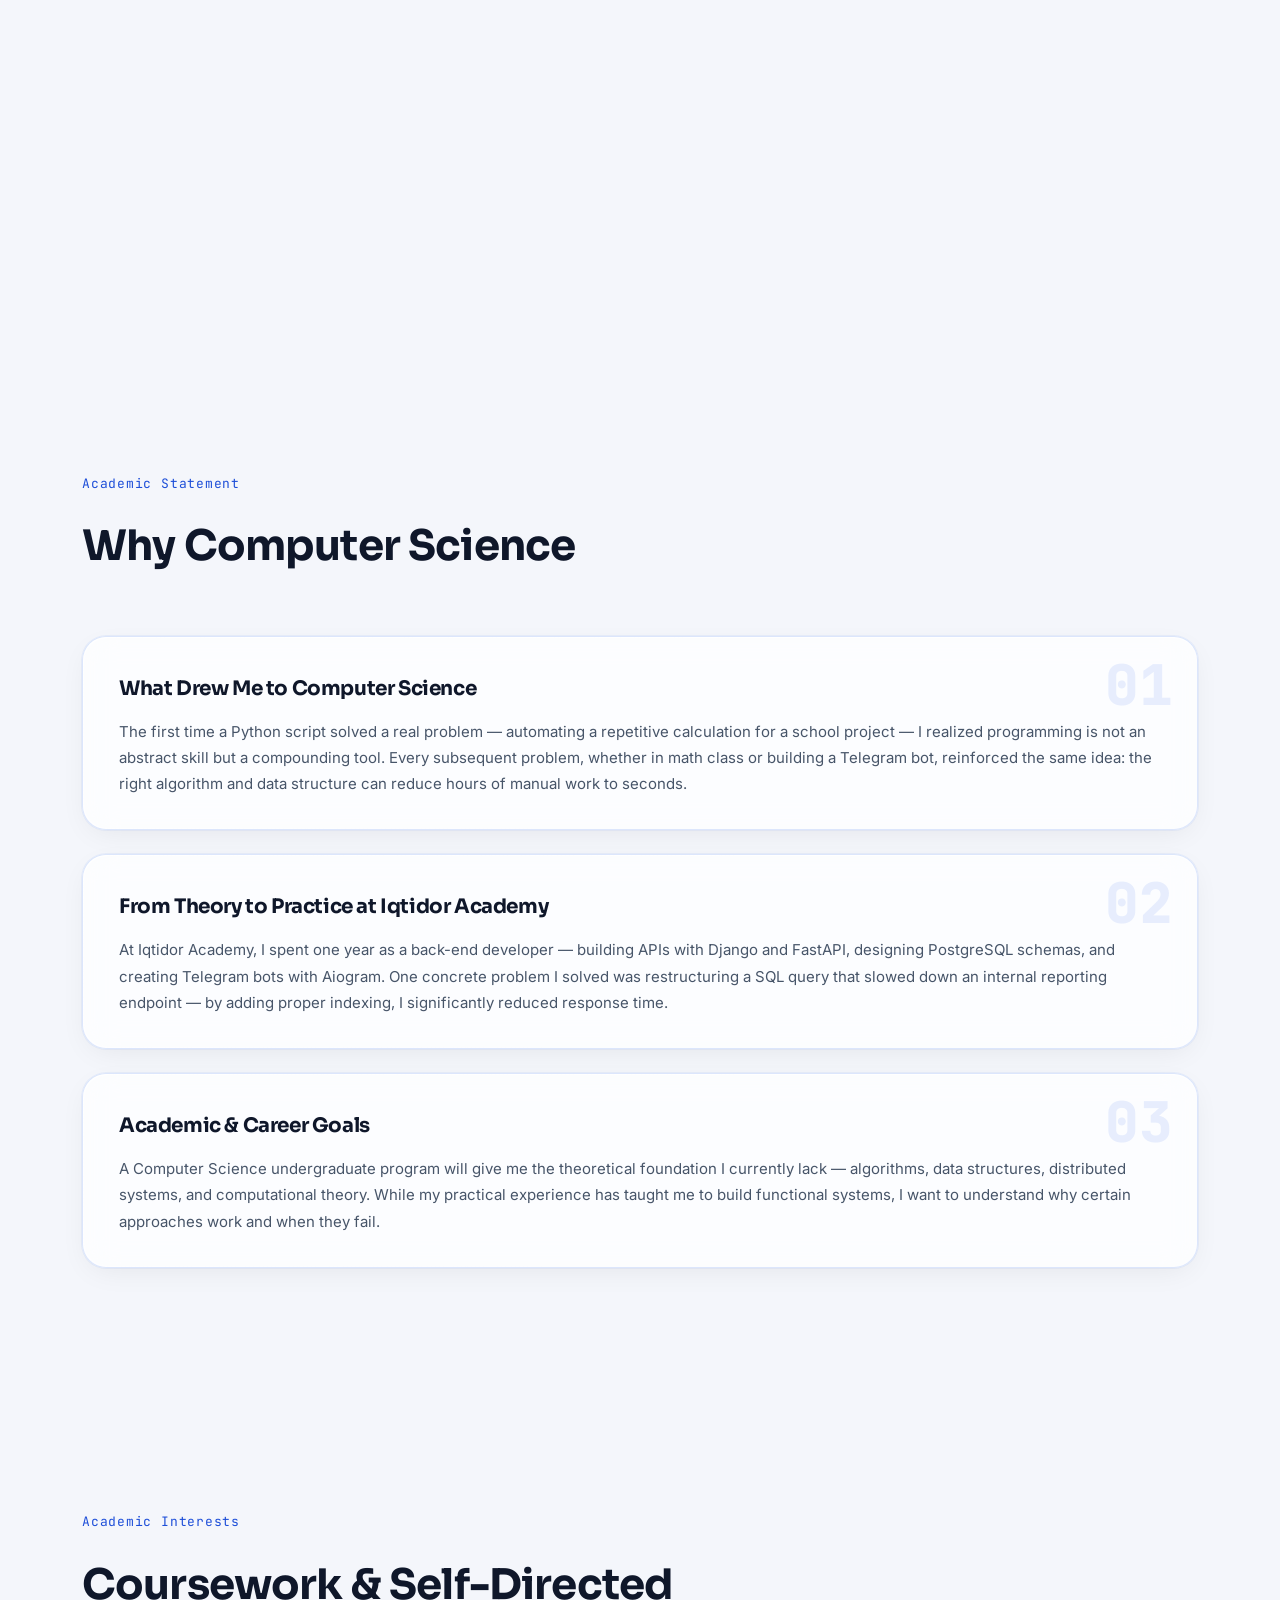
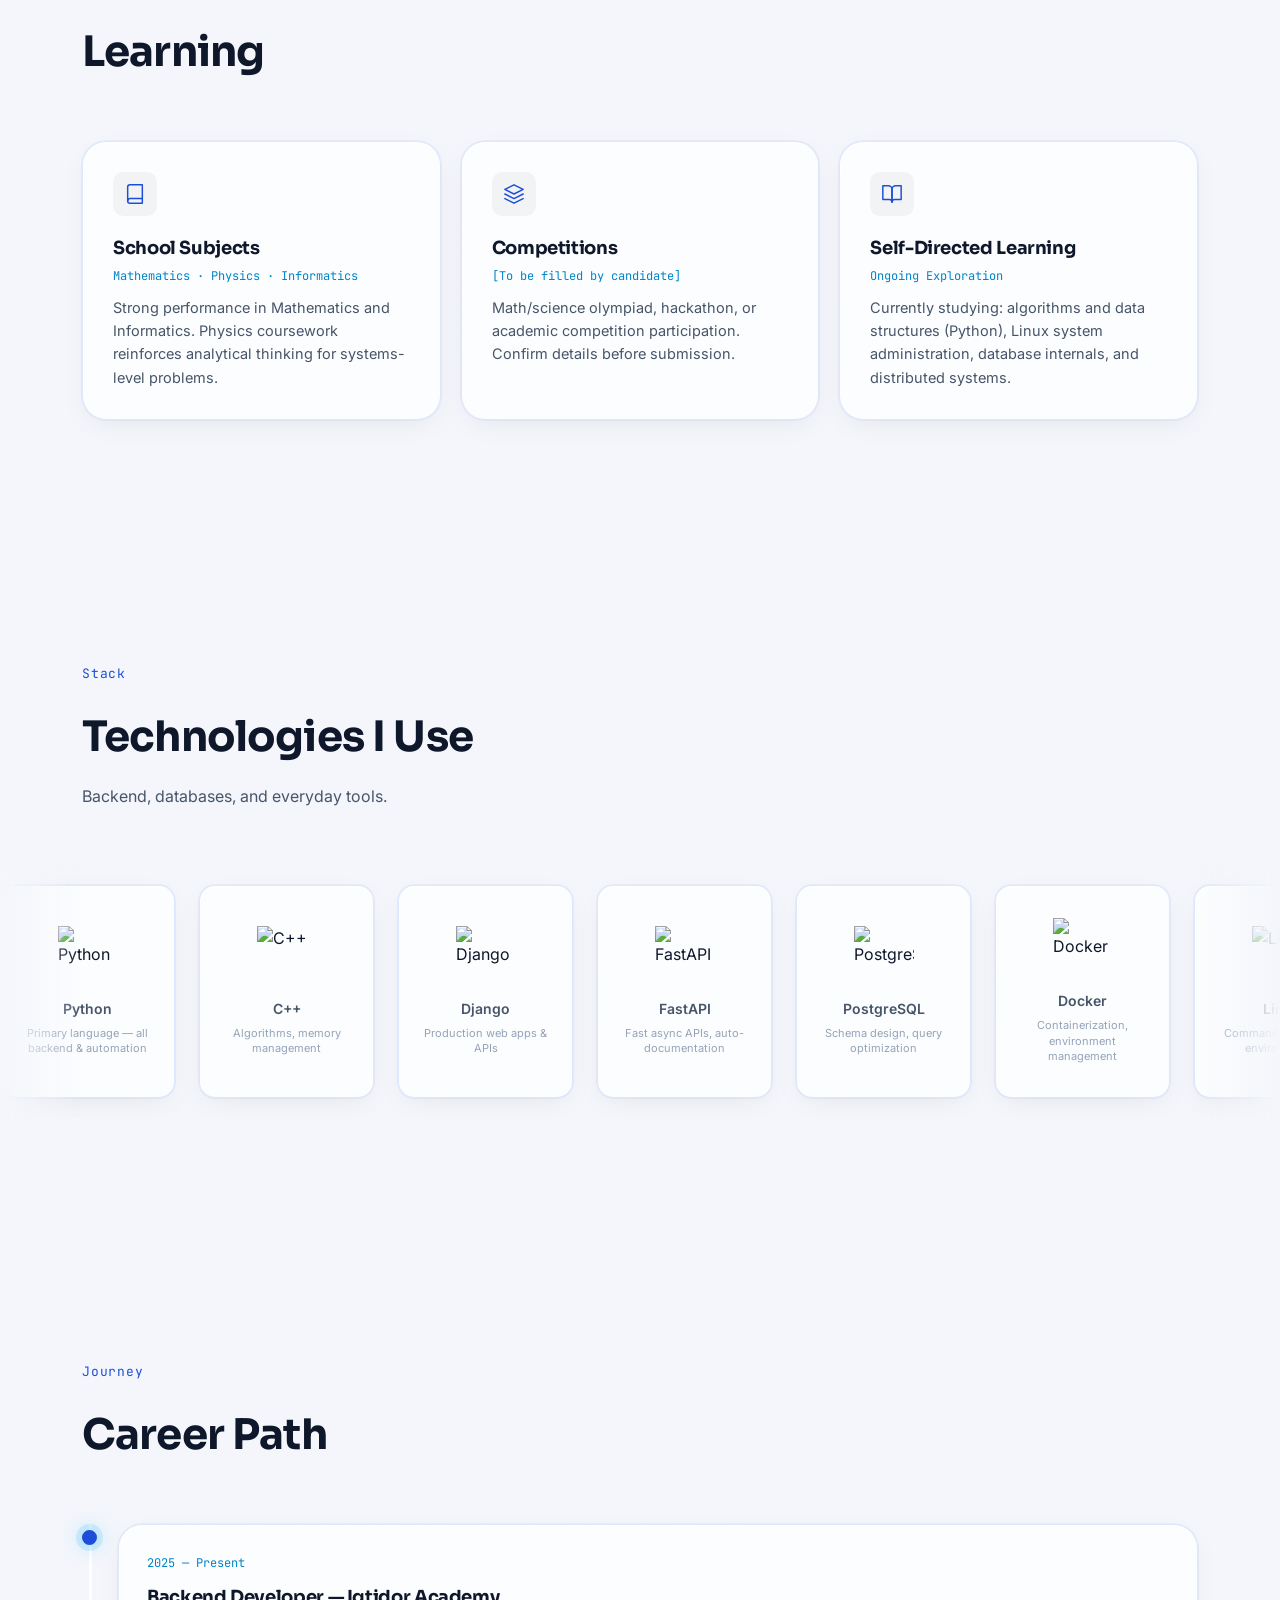
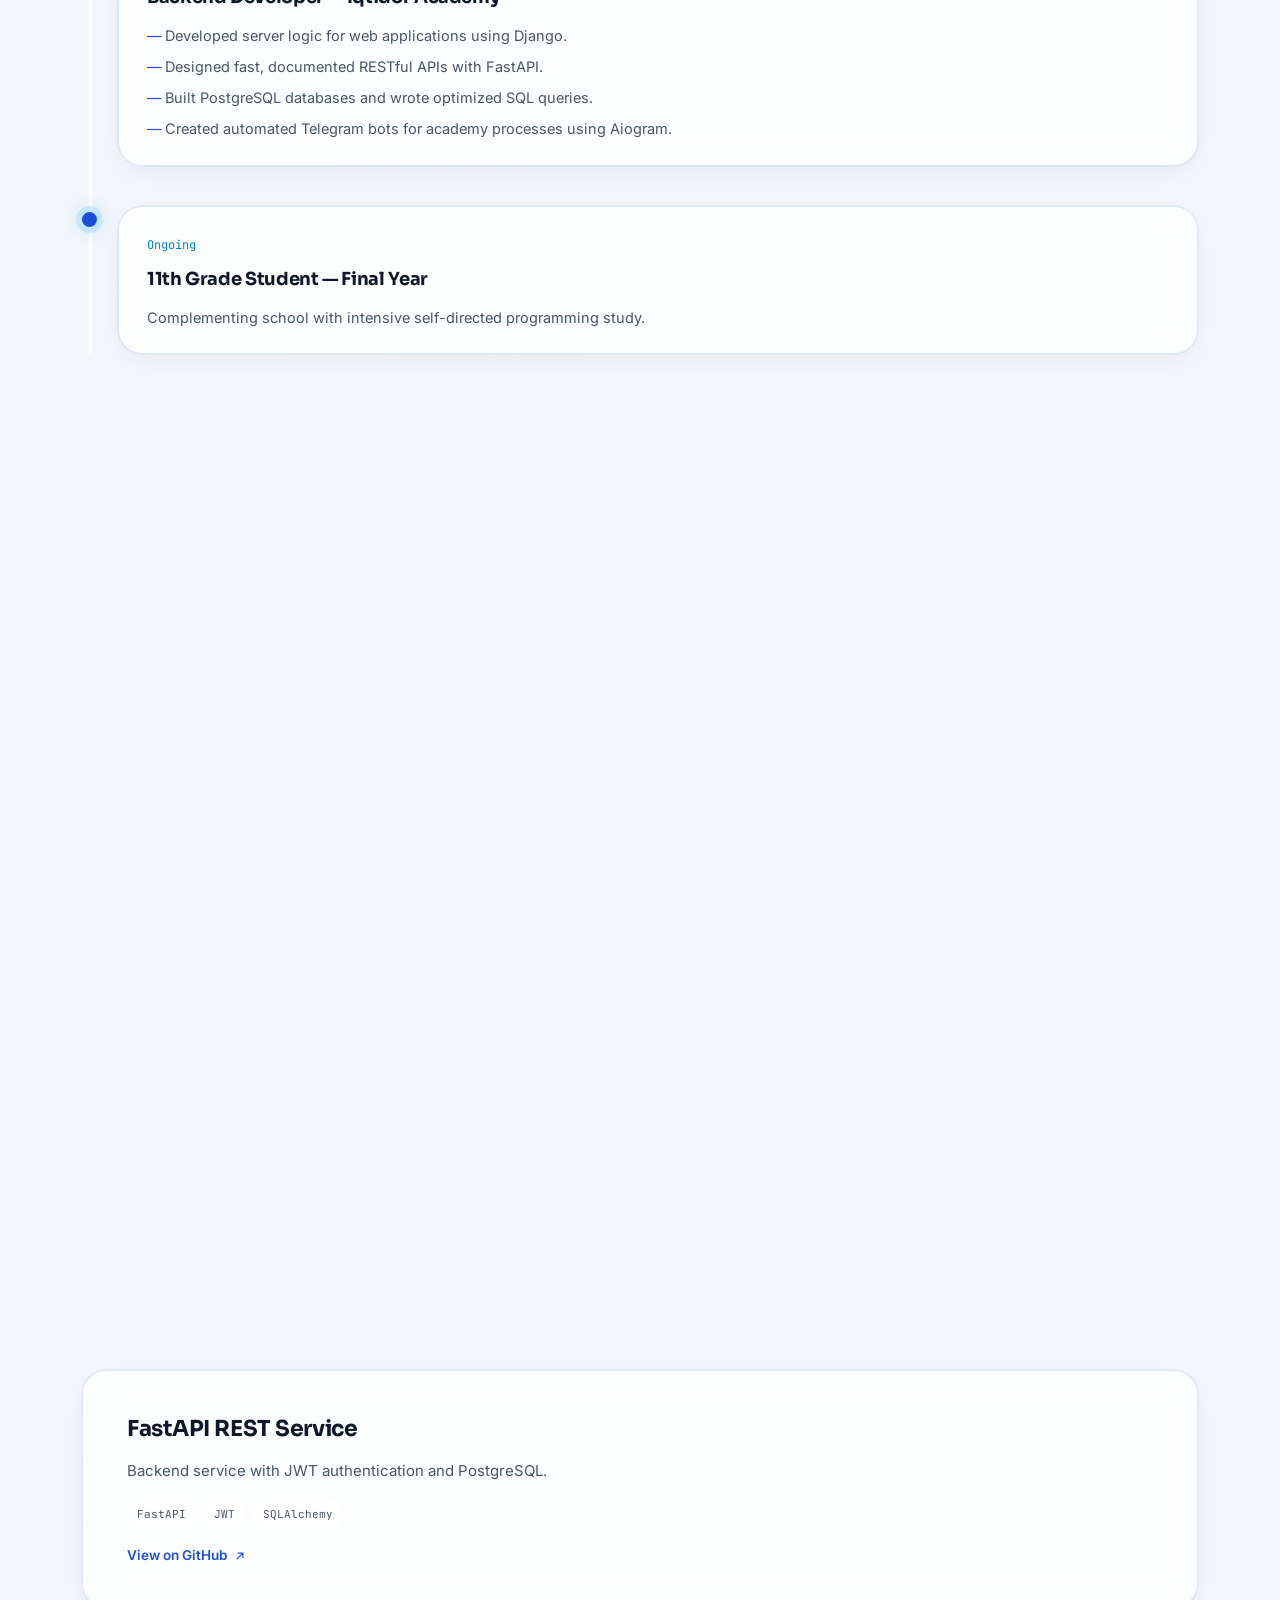
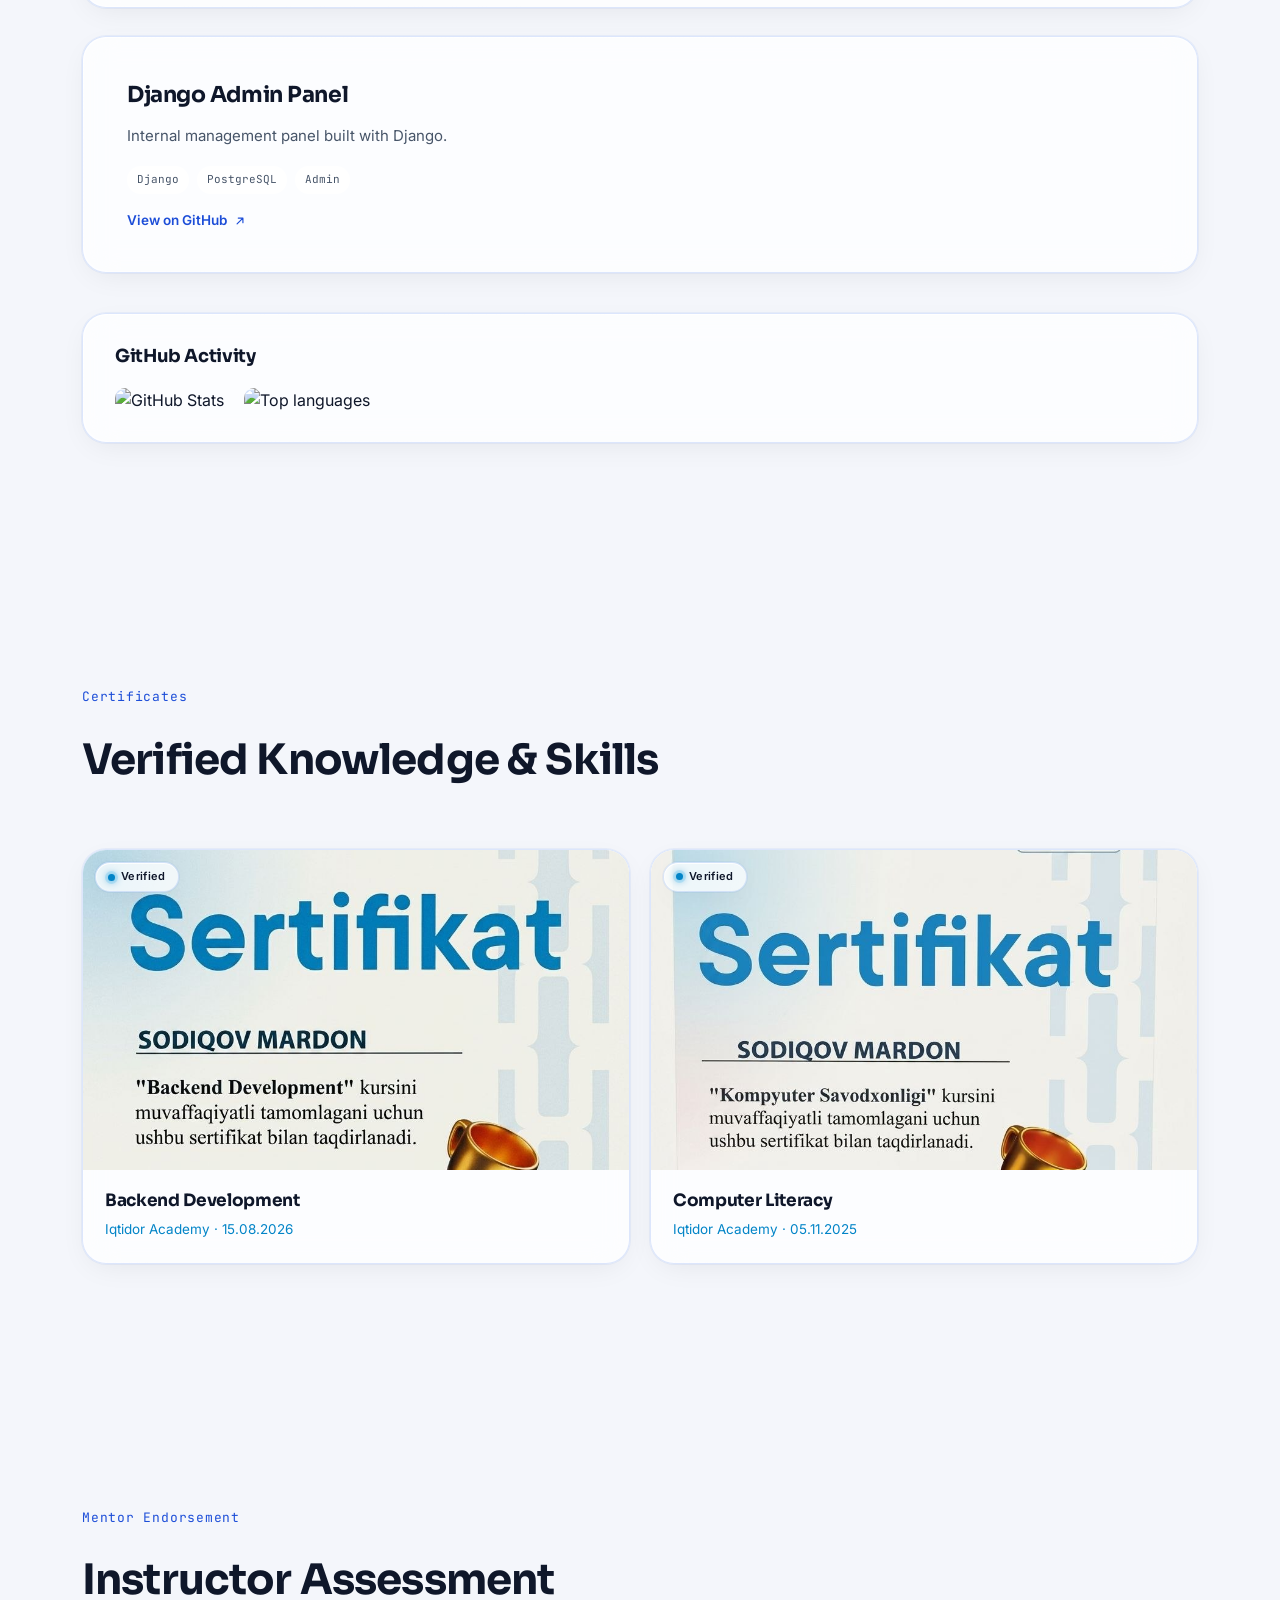
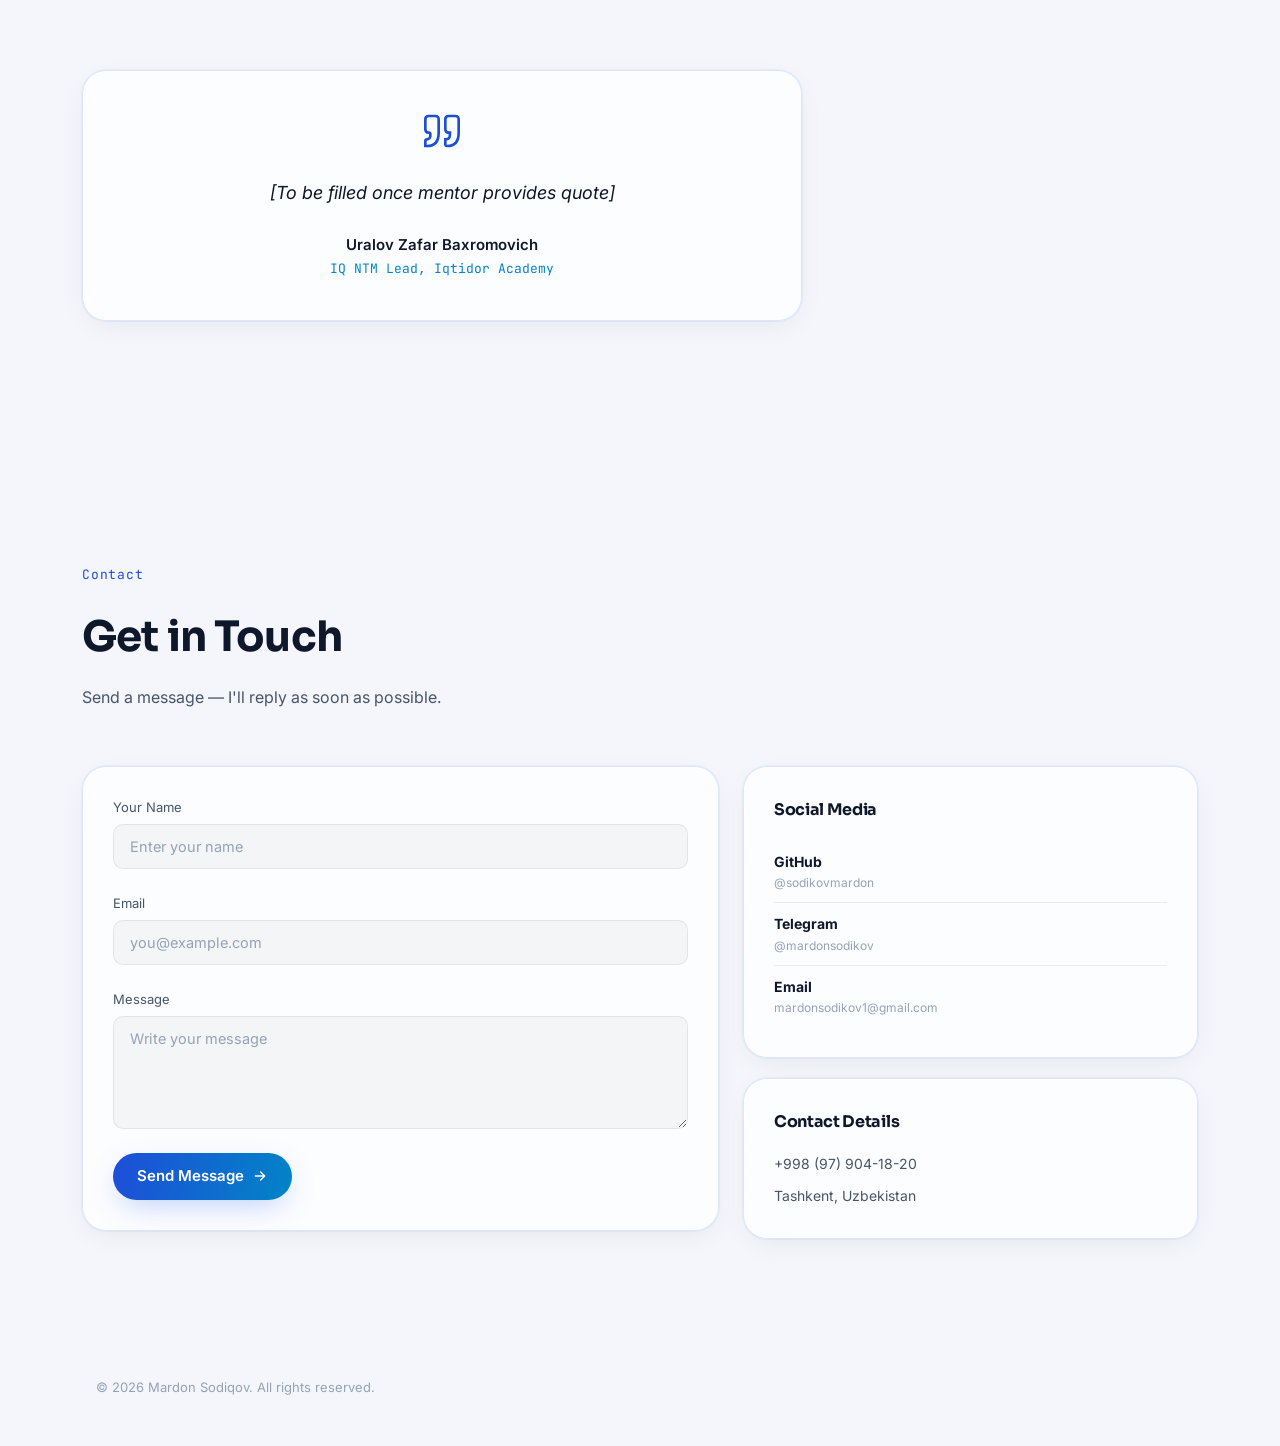
==== commit 4278c705: "Fix navbar: More dropdown, lang switcher, responsive - Added 'More' dropdown for Statement + Experie" ====
--- a/frontend/index.html
+++ b/frontend/index.html
@@ -78,11 +78,19 @@
     <a href="#top" class="nav-logo">Mardon Sodiqov</a>
     <ul class="nav-links">
       <li><a href="#about" data-i18n="nav_about">Haqimda</a></li>
-      <li><a href="#statement" data-i18n="nav_statement">Bayonot</a></li>
       <li><a href="#skills" data-i18n="nav_skills">Ko'nikmalar</a></li>
-      <li><a href="#experience" data-i18n="nav_experience">Tajriba</a></li>
       <li><a href="#projects" data-i18n="nav_projects">Loyihalar</a></li>
       <li><a href="#certificates" data-i18n="nav_certificates">Sertifikat</a></li>
+      <li class="nav-more" id="navMore">
+        <button class="nav-more-btn" id="navMoreBtn" aria-expanded="false" aria-haspopup="true">
+          <span data-i18n="nav_more">Ko'proq</span>
+          <svg width="12" height="12" viewBox="0 0 24 24" fill="none"><path d="M6 9l6 6 6-6" stroke="currentColor" stroke-width="2" stroke-linecap="round" stroke-linejoin="round"/></svg>
+        </button>
+        <div class="nav-more-dropdown glass" id="navMoreDropdown">
+          <a href="#statement" data-i18n="nav_statement">Bayonot</a>
+          <a href="#experience" data-i18n="nav_experience">Tajriba</a>
+        </div>
+      </li>
     </ul>
     <div class="nav-right">
       <button class="theme-toggle" id="themeToggle" aria-label="Toggle dark/light mode">
--- a/frontend/css/style.css
+++ b/frontend/css/style.css
@@ -399,6 +399,70 @@
 .theme-icon-light { display: none; }
 [data-theme="light"] .theme-icon-dark { display: none; }
 [data-theme="light"] .theme-icon-light { display: block; }
+
+/* Language Switcher */
+.lang-switcher { position: relative; }
+.lang-btn {
+  padding: 6px 12px; border-radius: 100px;
+  font-size: 12px; font-weight: 700; letter-spacing: .04em;
+  background: var(--surface); border: 1px solid var(--border);
+  color: var(--text); cursor: pointer;
+  transition: background .25s, border-color .25s;
+}
+.lang-btn:hover { background: var(--surface-strong); }
+.lang-dropdown {
+  position: absolute; top: calc(100% + 8px); right: 0;
+  display: flex; flex-direction: column; gap: 2px;
+  padding: 6px; border-radius: var(--radius-sm);
+  opacity: 0; pointer-events: none; transform: translateY(-6px) scale(.95);
+  transition: opacity .2s, transform .2s;
+  min-width: 52px; z-index: 10;
+}
+.lang-dropdown.open { opacity: 1; pointer-events: auto; transform: translateY(0) scale(1); }
+.lang-option {
+  padding: 7px 12px; border-radius: 8px;
+  font-size: 12px; font-weight: 600; letter-spacing: .04em;
+  background: transparent; border: none; color: var(--text-muted);
+  cursor: pointer; text-align: center;
+  transition: background .2s, color .2s;
+}
+.lang-option:hover { background: var(--surface-strong); color: var(--text); }
+.lang-option.active { color: var(--accent-1); background: rgba(56,189,248,0.08); }
+.lang-switcher-mobile { display: flex; gap: 6px; padding: 12px 6px 0; border-top: 1px solid var(--border-soft); margin-top: 8px; }
+.lang-switcher-mobile .lang-option { flex: 1; padding: 8px; border-radius: var(--radius-sm); font-size: 13px; }
+.lang-switcher-mobile .lang-option.active { color: var(--accent-1); background: rgba(56,189,248,0.1); }
+
+/* More Dropdown */
+.nav-more { position: relative; }
+.nav-more-btn {
+  display: flex; align-items: center; gap: 4px;
+  font-size: 14px; color: var(--text-muted);
+  background: none; border: none; cursor: pointer;
+  padding-bottom: 2px; transition: color .25s;
+}
+.nav-more-btn:hover { color: var(--text); }
+.nav-more-btn.active { color: var(--text); }
+.nav-more-btn.active::after {
+  content: ''; position: absolute; bottom: -2px; left: 0; right: 0;
+  height: 2px; border-radius: 1px; background: var(--accent-1);
+}
+.nav-more-dropdown {
+  position: absolute; top: calc(100% + 12px); left: 50%; transform: translateX(-50%) translateY(-6px);
+  display: flex; flex-direction: column; gap: 2px;
+  padding: 8px; border-radius: var(--radius-sm);
+  min-width: 140px; z-index: 10;
+  opacity: 0; pointer-events: none;
+  transition: opacity .2s, transform .2s;
+}
+.nav-more-dropdown.open { opacity: 1; pointer-events: auto; transform: translateX(-50%) translateY(0); }
+.nav-more-dropdown a {
+  padding: 10px 16px; border-radius: 8px;
+  font-size: 14px; color: var(--text-muted);
+  transition: background .2s, color .2s;
+  white-space: nowrap;
+}
+.nav-more-dropdown a:hover { background: var(--surface-strong); color: var(--text); }
+.nav-more-dropdown a.active { color: var(--accent-1); background: rgba(56,189,248,0.08); }
 
 .nav-burger { display: none; flex-direction: column; gap: 5px; background: none; border: none; padding: 8px; }
 .nav-burger span { width: 20px; height: 2px; background: var(--text); border-radius: 2px; }
@@ -971,7 +1035,7 @@
   .nav-links a { font-size: 13px; }
 }
 @media (max-width: 1000px) {
-  .nav-links, .nav-cta, .nav-right .theme-toggle { display: none; }
+  .nav-links, .nav-cta, .nav-right .theme-toggle, .nav-right .lang-switcher { display: none; }
   .nav-burger { display: flex; }
   .nav-mobile { display: flex; }
   .hero { flex-direction: column-reverse; text-align: center; padding-top: 130px; }
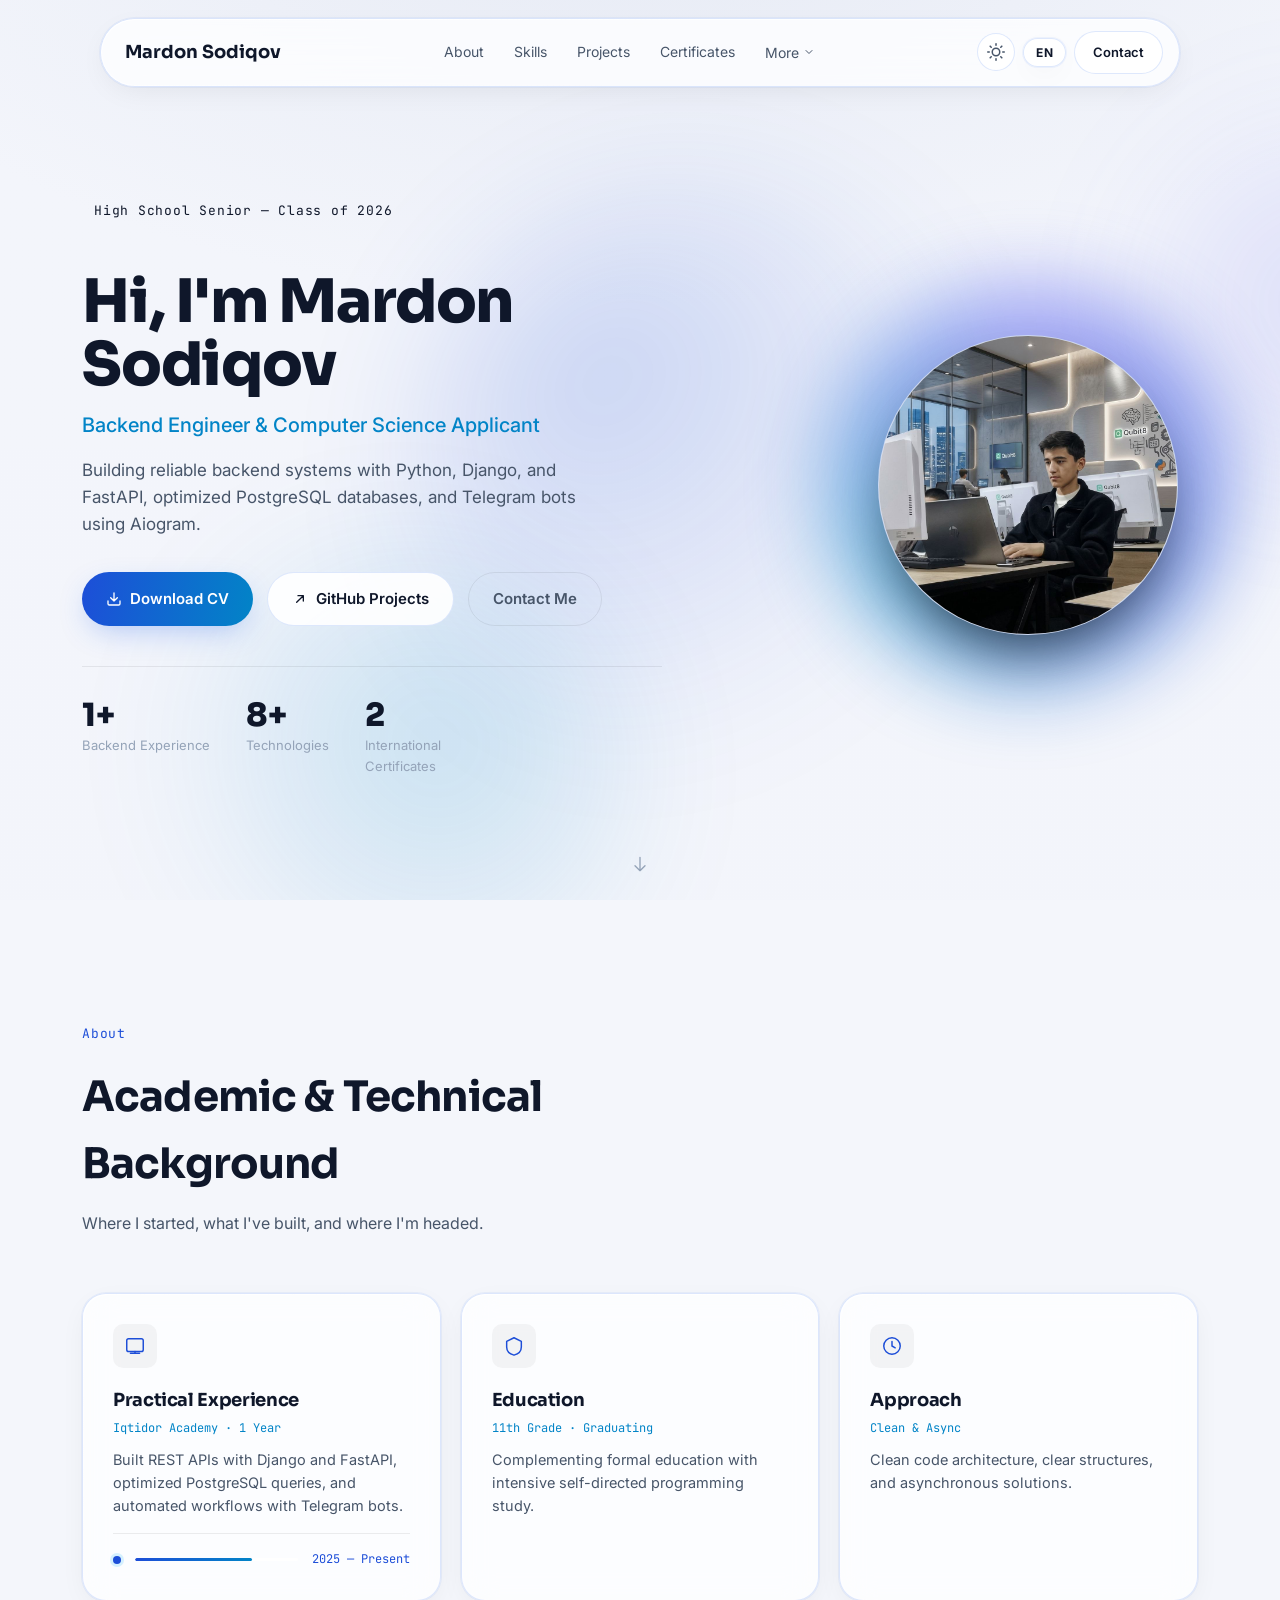
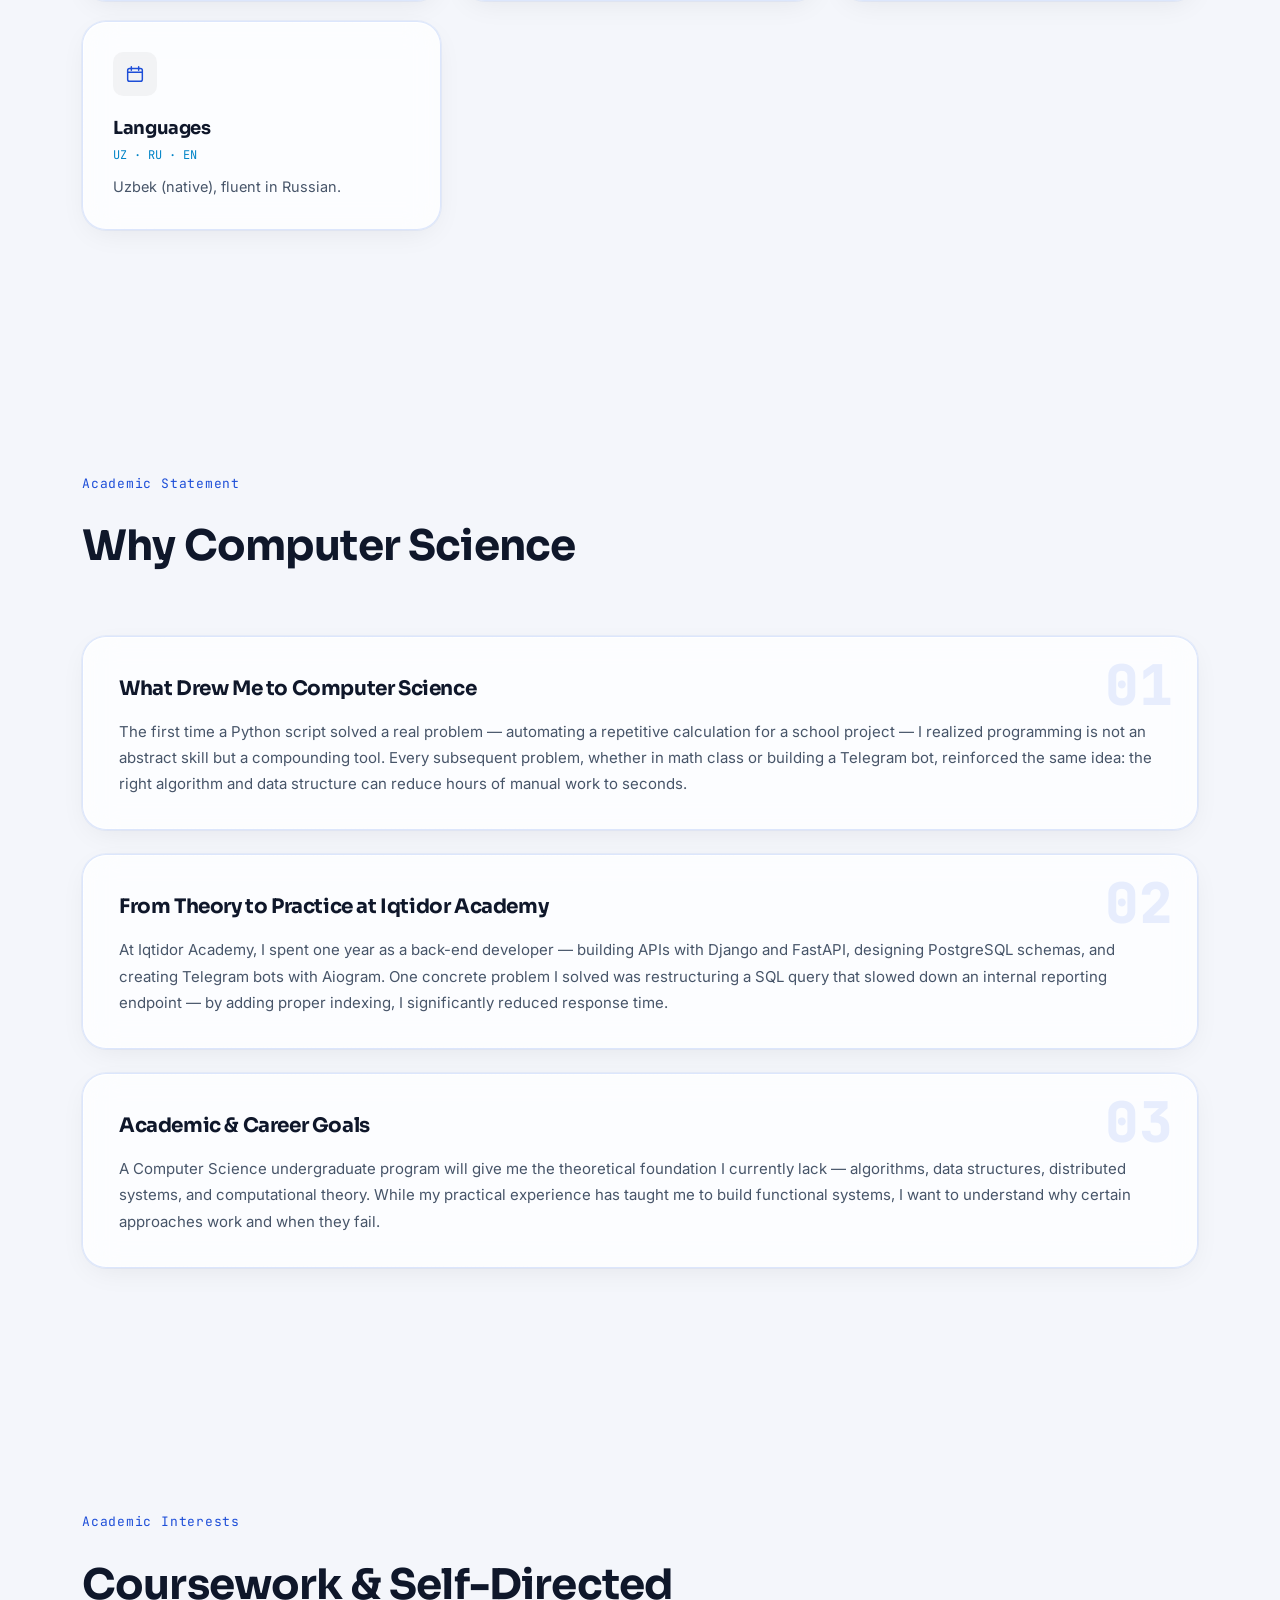
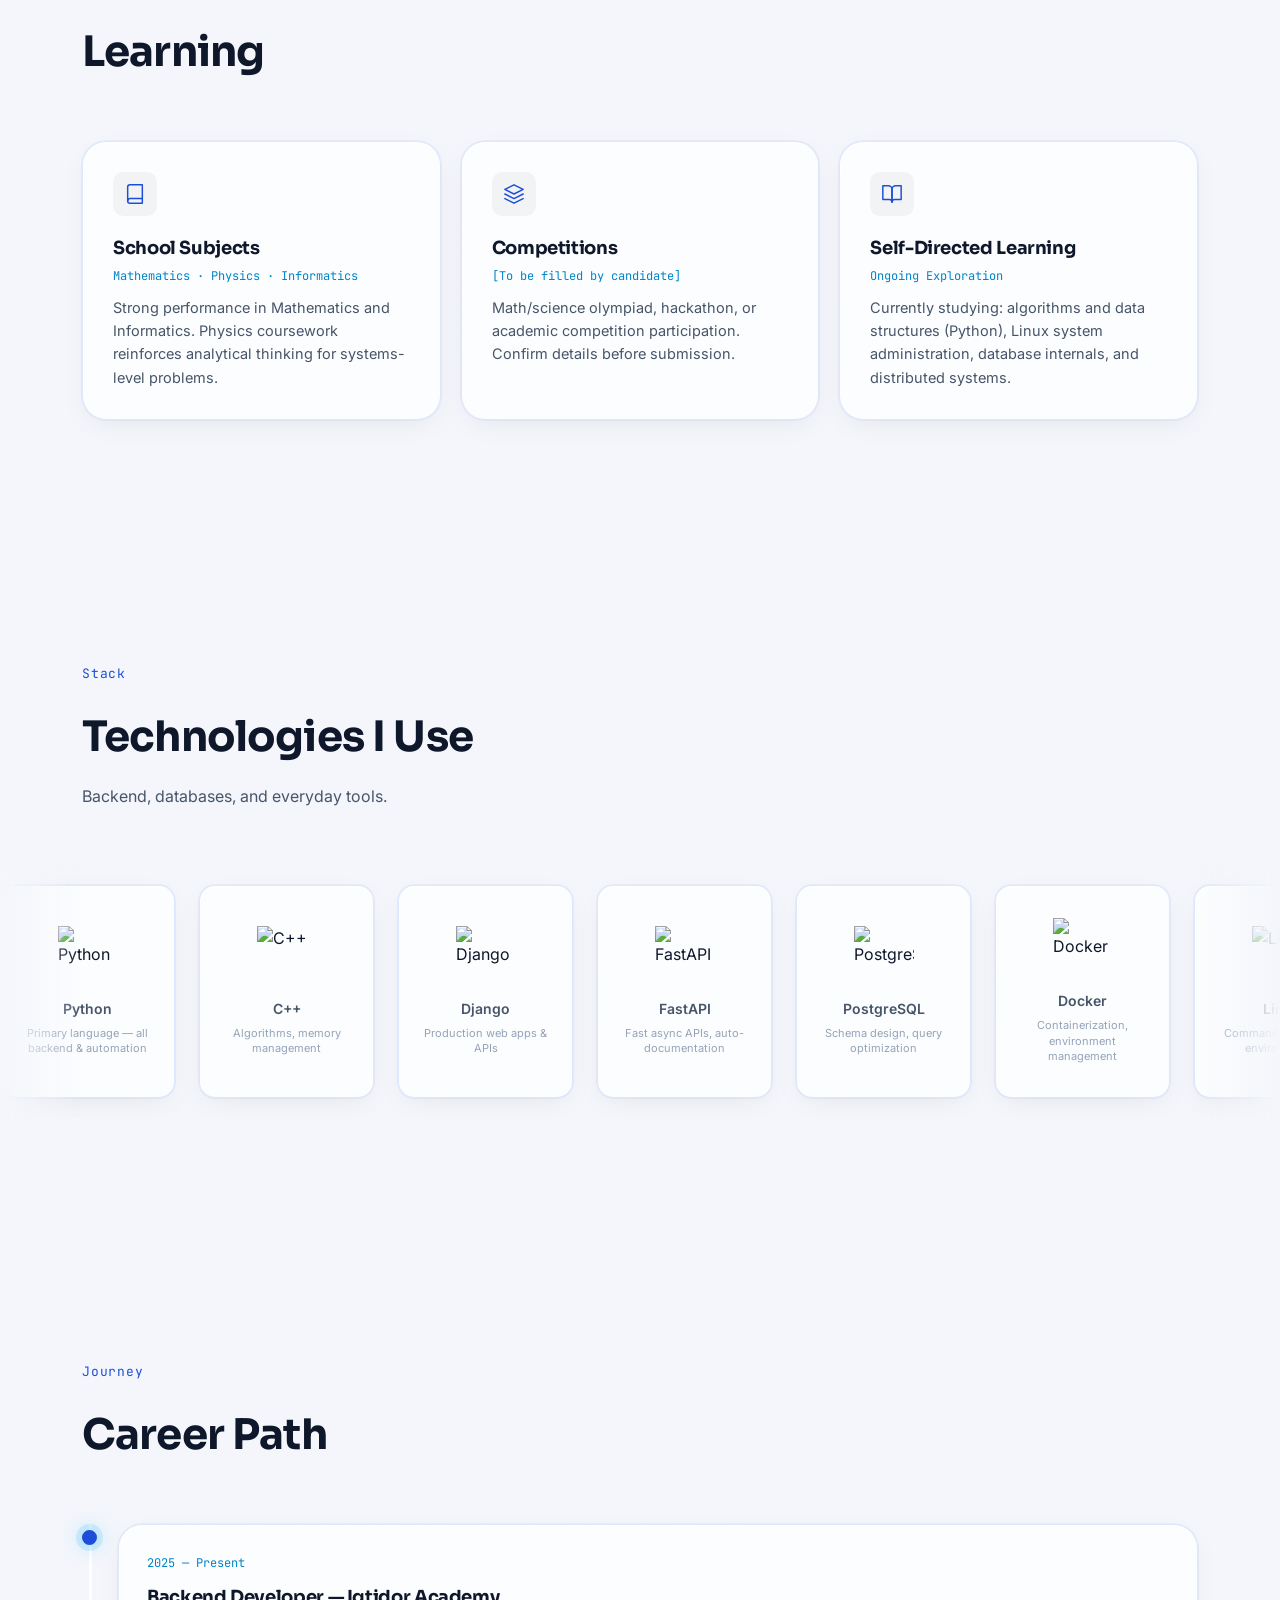
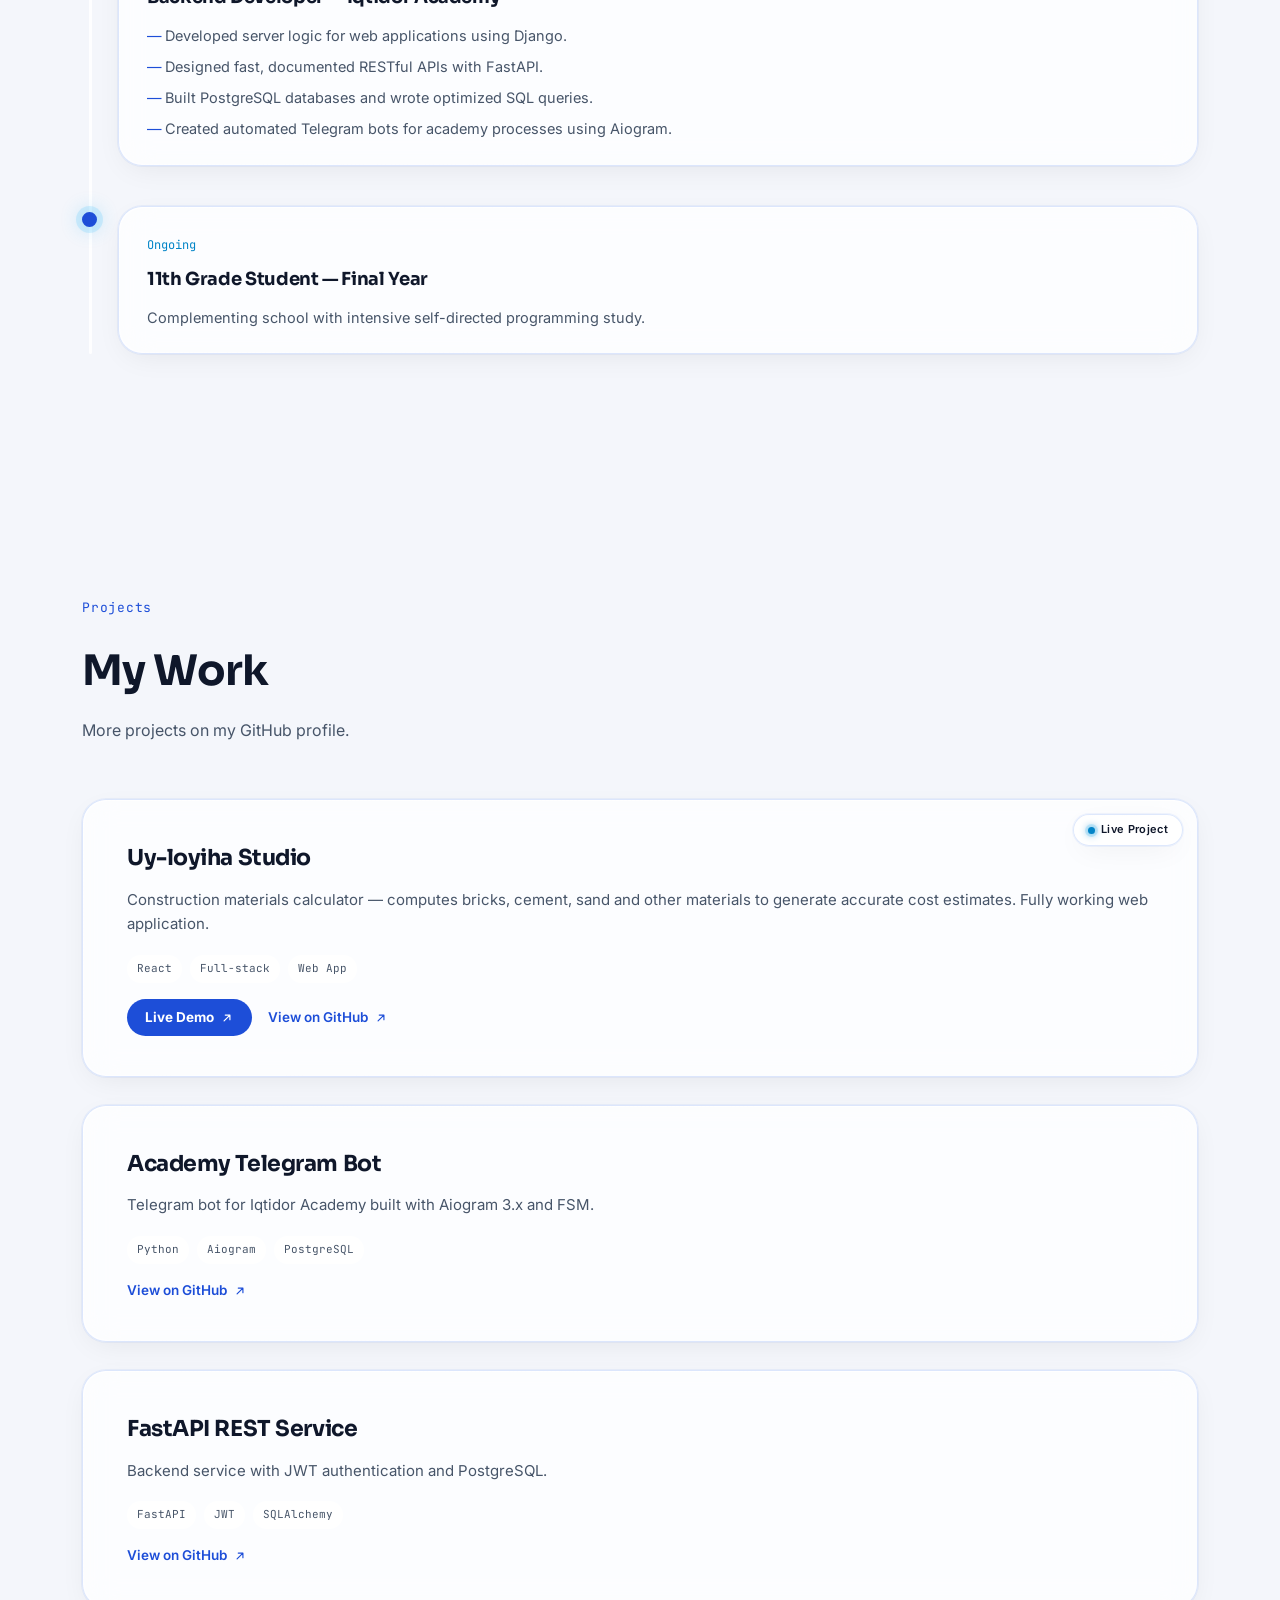
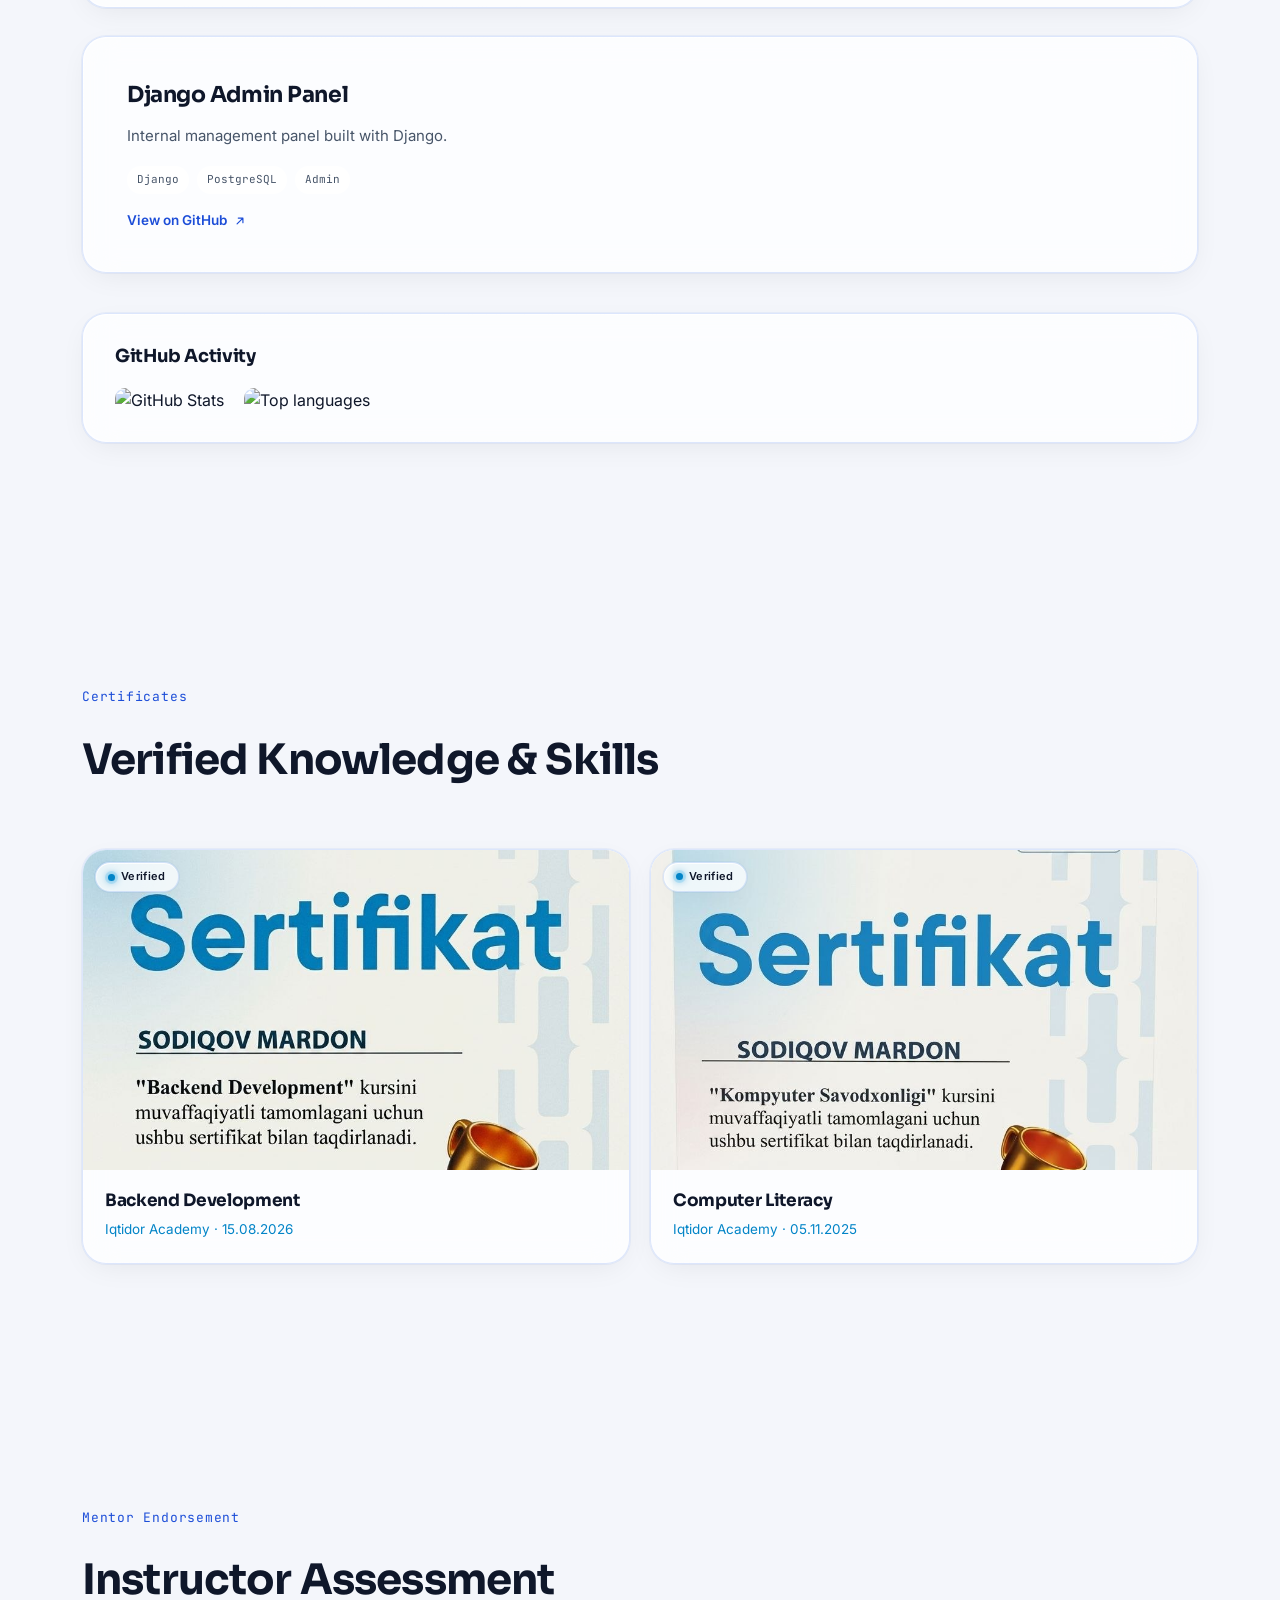
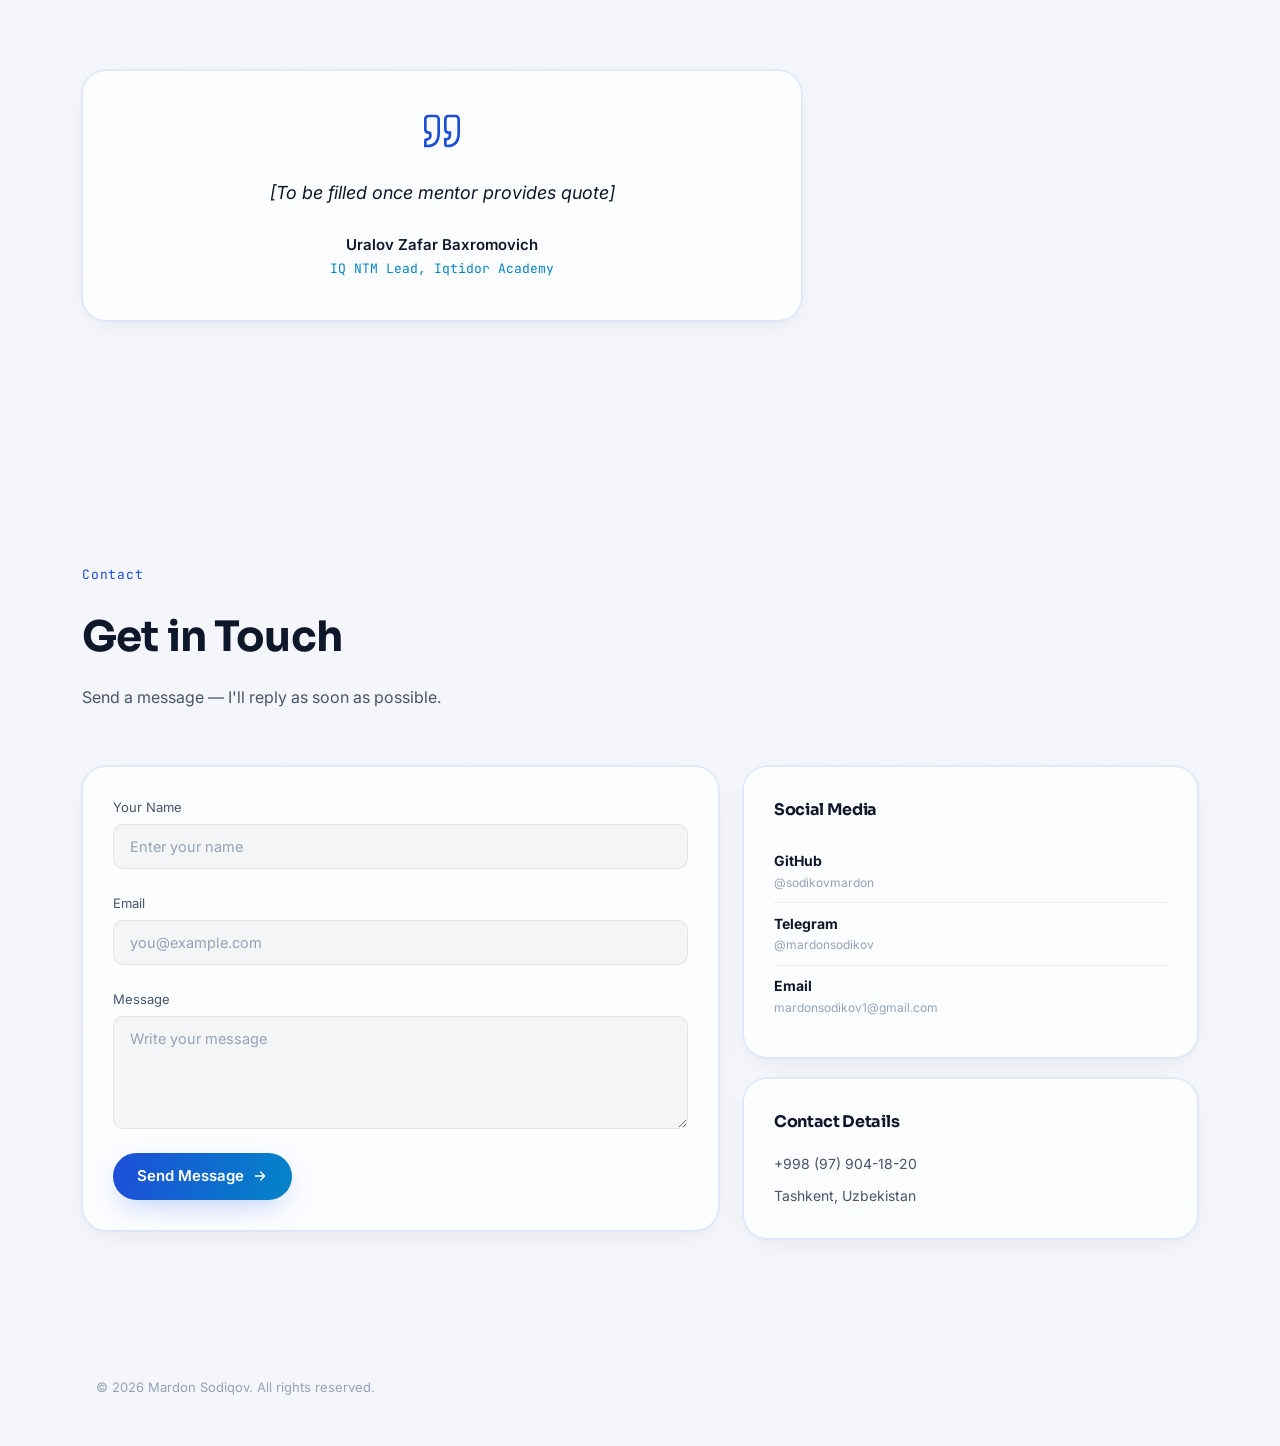
==== commit 97599098: "Professional navbar rewrite: two-tier nav, fixed lang switcher, ARIA Architecture: - 4 main links + " ====
--- a/frontend/index.html
+++ b/frontend/index.html
@@ -76,7 +76,8 @@
 <header class="nav-wrap">
   <nav class="nav glass" id="nav" aria-label="Main navigation">
     <a href="#top" class="nav-logo">Mardon Sodiqov</a>
-    <ul class="nav-links">
+
+    <ul class="nav-links" id="navLinks">
       <li><a href="#about" data-i18n="nav_about">Haqimda</a></li>
       <li><a href="#skills" data-i18n="nav_skills">Ko'nikmalar</a></li>
       <li><a href="#projects" data-i18n="nav_projects">Loyihalar</a></li>
@@ -84,34 +85,37 @@
       <li class="nav-more" id="navMore">
         <button class="nav-more-btn" id="navMoreBtn" aria-expanded="false" aria-haspopup="true">
           <span data-i18n="nav_more">Ko'proq</span>
-          <svg width="12" height="12" viewBox="0 0 24 24" fill="none"><path d="M6 9l6 6 6-6" stroke="currentColor" stroke-width="2" stroke-linecap="round" stroke-linejoin="round"/></svg>
+          <svg class="nav-more-chevron" width="12" height="12" viewBox="0 0 24 24" fill="none"><path d="M6 9l6 6 6-6" stroke="currentColor" stroke-width="2" stroke-linecap="round" stroke-linejoin="round"/></svg>
         </button>
-        <div class="nav-more-dropdown glass" id="navMoreDropdown">
-          <a href="#statement" data-i18n="nav_statement">Bayonot</a>
-          <a href="#experience" data-i18n="nav_experience">Tajriba</a>
+        <div class="nav-dropdown glass" id="navDropdown" role="menu">
+          <a href="#statement" role="menuitem" data-i18n="nav_statement">Bayonot</a>
+          <a href="#experience" role="menuitem" data-i18n="nav_experience">Tajriba</a>
         </div>
       </li>
     </ul>
-    <div class="nav-right">
+
+    <div class="nav-actions">
       <button class="theme-toggle" id="themeToggle" aria-label="Toggle dark/light mode">
         <svg class="theme-icon-dark" width="18" height="18" viewBox="0 0 24 24" fill="none" stroke="currentColor" stroke-width="2" stroke-linecap="round" stroke-linejoin="round"><path d="M21 12.79A9 9 0 1 1 11.21 3 7 7 0 0 0 21 12.79z"/></svg>
         <svg class="theme-icon-light" width="18" height="18" viewBox="0 0 24 24" fill="none" stroke="currentColor" stroke-width="2" stroke-linecap="round" stroke-linejoin="round"><circle cx="12" cy="12" r="5"/><line x1="12" y1="1" x2="12" y2="3"/><line x1="12" y1="21" x2="12" y2="23"/><line x1="4.22" y1="4.22" x2="5.64" y2="5.64"/><line x1="18.36" y1="18.36" x2="19.78" y2="19.78"/><line x1="1" y1="12" x2="3" y2="12"/><line x1="21" y1="12" x2="23" y2="12"/><line x1="4.22" y1="19.78" x2="5.64" y2="18.36"/><line x1="18.36" y1="5.64" x2="19.78" y2="4.22"/></svg>
       </button>
       <div class="lang-switcher" id="langSwitcher">
-        <button class="lang-btn glass" id="langBtn">UZ</button>
-        <div class="lang-dropdown glass" id="langDropdown">
-          <button class="lang-option" data-lang="uz">UZ</button>
-          <button class="lang-option" data-lang="ru">RU</button>
-          <button class="lang-option" data-lang="en">EN</button>
+        <button class="lang-btn glass" id="langBtn" aria-expanded="false" aria-haspopup="true">UZ</button>
+        <div class="lang-dropdown glass" id="langDropdown" role="menu">
+          <button class="lang-option" data-lang="uz" role="menuitem">UZ</button>
+          <button class="lang-option" data-lang="ru" role="menuitem">RU</button>
+          <button class="lang-option" data-lang="en" role="menuitem">EN</button>
         </div>
       </div>
       <a href="#contact" class="nav-cta" data-i18n="nav_cta">Bog'lanish</a>
     </div>
-    <button class="nav-burger" id="burger" aria-label="Open menu">
+
+    <button class="nav-burger" id="burger" aria-label="Open menu" aria-expanded="false">
       <span></span><span></span><span></span>
     </button>
   </nav>
-  <div class="nav-mobile glass" id="navMobile">
+
+  <div class="nav-mobile glass" id="navMobile" role="dialog" aria-label="Mobile navigation">
     <a href="#about" data-i18n="nav_about">Haqimda</a>
     <a href="#statement" data-i18n="nav_statement">Bayonot</a>
     <a href="#skills" data-i18n="nav_skills">Ko'nikmalar</a>
--- a/frontend/css/style.css
+++ b/frontend/css/style.css
@@ -358,28 +358,84 @@
 }
 
 /* ==================== NAVIGATION ==================== */
-.nav-wrap { position: fixed; top: 18px; left: 0; right: 0; z-index: 100; display: flex; justify-content: center; padding: 0 20px; }
+.nav-wrap {
+  position: fixed; top: 18px; left: 0; right: 0; z-index: 100;
+  display: flex; justify-content: center; padding: 0 20px;
+}
 .nav {
-  width: 100%; max-width: 1060px;
+  width: 100%; max-width: 1080px;
   display: flex; align-items: center; justify-content: space-between;
-  padding: 12px 12px 12px 22px;
+  padding: 12px 16px 12px 24px;
   border-radius: 100px;
   transition: padding .4s var(--ease), background .4s var(--ease);
 }
 .nav.scrolled { padding-top: 8px; padding-bottom: 8px; background: rgba(10,12,20,0.55); }
 [data-theme="light"] .nav.scrolled { background: rgba(244,246,251,0.85); }
-.nav-logo { font-family: 'Sora', sans-serif; font-weight: 700; font-size: 18px; }
-.nav-links { display: flex; gap: 28px; }
-.nav-links a { font-size: 14px; color: var(--text-muted); transition: color .25s; position: relative; padding-bottom: 2px; }
-.nav-links a:hover { color: var(--text); }
+
+/* Logo */
+.nav-logo {
+  font-family: 'Sora', sans-serif; font-weight: 700; font-size: 18px;
+  white-space: nowrap; flex-shrink: 0;
+}
+
+/* Nav links */
+.nav-links {
+  display: flex; align-items: center; gap: 6px;
+  list-style: none; margin: 0; padding: 0;
+}
+.nav-links li { position: relative; }
+.nav-links a, .nav-more-btn {
+  font-size: 14px; color: var(--text-muted);
+  white-space: nowrap; padding: 6px 12px; border-radius: 8px;
+  transition: color .25s, background .25s;
+  position: relative; display: flex; align-items: center; gap: 4px;
+  text-decoration: none; background: none; border: none; cursor: pointer;
+  font-family: inherit;
+}
+.nav-links a:hover, .nav-more-btn:hover { color: var(--text); background: var(--surface); }
 .nav-links a.active { color: var(--text); }
-.nav-links a.active::after {
-  content: ''; position: absolute; bottom: -2px; left: 0; right: 0;
+.nav-links a.active::after, .nav-more-btn.active::after {
+  content: ''; position: absolute; bottom: 0; left: 12px; right: 12px;
   height: 2px; border-radius: 1px; background: var(--accent-1);
-}
-.nav-right { display: flex; align-items: center; gap: 10px; }
+  animation: underlineSlide .3s var(--ease) forwards;
+}
+@keyframes underlineSlide { from { width: 0; } to { width: 100%; } }
+
+/* More dropdown */
+.nav-more { position: relative; }
+.nav-more-chevron { transition: transform .2s; }
+.nav-more-btn[aria-expanded="true"] .nav-more-chevron { transform: rotate(180deg); }
+
+/* Shared dropdown styles */
+.nav-dropdown, .lang-dropdown {
+  position: absolute; left: 50%; transform: translateX(-50%) translateY(-4px);
+  display: flex; flex-direction: column; gap: 2px;
+  padding: 6px; border-radius: var(--radius-sm);
+  min-width: 160px; z-index: 200;
+  opacity: 0; pointer-events: none; visibility: hidden;
+  transition: opacity .2s var(--ease), transform .2s var(--ease), visibility .2s;
+}
+.nav-dropdown.open, .lang-dropdown.open {
+  opacity: 1; pointer-events: auto; visibility: visible;
+  transform: translateX(-50%) translateY(0);
+}
+.nav-dropdown a, .lang-option {
+  padding: 10px 16px; border-radius: 8px;
+  font-size: 14px; color: var(--text-muted);
+  transition: background .2s, color .2s;
+  white-space: nowrap; display: block; text-decoration: none;
+  background: none; border: none; cursor: pointer; text-align: left;
+  font-family: inherit;
+}
+.nav-dropdown a:hover, .lang-option:hover { background: var(--surface-strong); color: var(--text); }
+.nav-dropdown a.active { color: var(--accent-1); background: rgba(56,189,248,0.08); }
+
+/* Nav actions (right side) */
+.nav-actions { display: flex; align-items: center; gap: 8px; flex-shrink: 0; }
+
+/* CTA */
 .nav-cta {
-  font-size: 13px; font-weight: 600;
+  font-size: 13px; font-weight: 600; white-space: nowrap;
   padding: 10px 18px; border-radius: 100px;
   background: var(--surface-strong); border: 1px solid var(--border);
   transition: background .3s, transform .3s;
@@ -389,7 +445,7 @@
 
 /* Theme Toggle */
 .theme-toggle {
-  width: 40px; height: 40px; border-radius: 50%;
+  width: 38px; height: 38px; border-radius: 50%; flex-shrink: 0;
   display: flex; align-items: center; justify-content: center;
   background: var(--surface-strong); border: 1px solid var(--border);
   color: var(--text-muted); cursor: pointer;
@@ -403,69 +459,30 @@
 /* Language Switcher */
 .lang-switcher { position: relative; }
 .lang-btn {
-  padding: 6px 12px; border-radius: 100px;
+  padding: 6px 12px; border-radius: 100px; white-space: nowrap;
   font-size: 12px; font-weight: 700; letter-spacing: .04em;
   background: var(--surface); border: 1px solid var(--border);
   color: var(--text); cursor: pointer;
   transition: background .25s, border-color .25s;
 }
 .lang-btn:hover { background: var(--surface-strong); }
-.lang-dropdown {
-  position: absolute; top: calc(100% + 8px); right: 0;
-  display: flex; flex-direction: column; gap: 2px;
-  padding: 6px; border-radius: var(--radius-sm);
-  opacity: 0; pointer-events: none; transform: translateY(-6px) scale(.95);
-  transition: opacity .2s, transform .2s;
-  min-width: 52px; z-index: 10;
-}
-.lang-dropdown.open { opacity: 1; pointer-events: auto; transform: translateY(0) scale(1); }
-.lang-option {
-  padding: 7px 12px; border-radius: 8px;
-  font-size: 12px; font-weight: 600; letter-spacing: .04em;
-  background: transparent; border: none; color: var(--text-muted);
-  cursor: pointer; text-align: center;
-  transition: background .2s, color .2s;
-}
-.lang-option:hover { background: var(--surface-strong); color: var(--text); }
+.lang-dropdown { min-width: 52px; }
 .lang-option.active { color: var(--accent-1); background: rgba(56,189,248,0.08); }
-.lang-switcher-mobile { display: flex; gap: 6px; padding: 12px 6px 0; border-top: 1px solid var(--border-soft); margin-top: 8px; }
-.lang-switcher-mobile .lang-option { flex: 1; padding: 8px; border-radius: var(--radius-sm); font-size: 13px; }
-.lang-switcher-mobile .lang-option.active { color: var(--accent-1); background: rgba(56,189,248,0.1); }
-
-/* More Dropdown */
-.nav-more { position: relative; }
-.nav-more-btn {
-  display: flex; align-items: center; gap: 4px;
-  font-size: 14px; color: var(--text-muted);
-  background: none; border: none; cursor: pointer;
-  padding-bottom: 2px; transition: color .25s;
-}
-.nav-more-btn:hover { color: var(--text); }
-.nav-more-btn.active { color: var(--text); }
-.nav-more-btn.active::after {
-  content: ''; position: absolute; bottom: -2px; left: 0; right: 0;
-  height: 2px; border-radius: 1px; background: var(--accent-1);
-}
-.nav-more-dropdown {
-  position: absolute; top: calc(100% + 12px); left: 50%; transform: translateX(-50%) translateY(-6px);
-  display: flex; flex-direction: column; gap: 2px;
-  padding: 8px; border-radius: var(--radius-sm);
-  min-width: 140px; z-index: 10;
-  opacity: 0; pointer-events: none;
-  transition: opacity .2s, transform .2s;
-}
-.nav-more-dropdown.open { opacity: 1; pointer-events: auto; transform: translateX(-50%) translateY(0); }
-.nav-more-dropdown a {
-  padding: 10px 16px; border-radius: 8px;
-  font-size: 14px; color: var(--text-muted);
-  transition: background .2s, color .2s;
-  white-space: nowrap;
-}
-.nav-more-dropdown a:hover { background: var(--surface-strong); color: var(--text); }
-.nav-more-dropdown a.active { color: var(--accent-1); background: rgba(56,189,248,0.08); }
-
-.nav-burger { display: none; flex-direction: column; gap: 5px; background: none; border: none; padding: 8px; }
-.nav-burger span { width: 20px; height: 2px; background: var(--text); border-radius: 2px; }
+
+/* Burger */
+.nav-burger {
+  display: none; flex-direction: column; gap: 5px;
+  background: none; border: none; padding: 8px; cursor: pointer;
+}
+.nav-burger span {
+  width: 20px; height: 2px; background: var(--text); border-radius: 2px;
+  transition: transform .3s, opacity .3s;
+}
+.nav-burger.open span:nth-child(1) { transform: translateY(7px) rotate(45deg); }
+.nav-burger.open span:nth-child(2) { opacity: 0; }
+.nav-burger.open span:nth-child(3) { transform: translateY(-7px) rotate(-45deg); }
+
+/* Mobile nav */
 .nav-mobile {
   display: none; position: absolute; top: 64px; left: 20px; right: 20px;
   flex-direction: column; padding: 16px; border-radius: var(--radius-md);
@@ -473,8 +490,13 @@
   transition: opacity .3s var(--ease), transform .3s var(--ease);
 }
 .nav-mobile.open { opacity: 1; pointer-events: auto; transform: translateY(0); }
-.nav-mobile a { padding: 12px 6px; font-size: 15px; color: var(--text); border-bottom: 1px solid var(--border-soft); }
-.nav-mobile a:last-child { border-bottom: none; }
+.nav-mobile a {
+  padding: 12px 6px; font-size: 15px; color: var(--text);
+  border-bottom: 1px solid var(--border-soft);
+  transition: color .25s;
+}
+.nav-mobile a:hover { color: var(--accent-1); }
+.nav-mobile a:last-of-type { border-bottom: none; }
 .nav-mobile-cta {
   display: block; text-align: center; margin-top: 12px; padding: 14px 6px !important;
   border-radius: 100px !important; border: 1px solid var(--border) !important;
@@ -482,6 +504,9 @@
   transition: background .3s, transform .3s;
 }
 .nav-mobile-cta:hover { background: rgba(255,255,255,.16); transform: translateY(-1px); }
+.lang-switcher-mobile { display: flex; gap: 6px; padding: 12px 6px 0; border-top: 1px solid var(--border-soft); margin-top: 8px; }
+.lang-switcher-mobile .lang-option { flex: 1; padding: 8px; border-radius: var(--radius-sm); font-size: 13px; text-align: center; }
+.lang-switcher-mobile .lang-option.active { color: var(--accent-1); background: rgba(56,189,248,0.1); }
 
 /* ==================== HERO ==================== */
 .hero {
@@ -1031,11 +1056,12 @@
 
 /* ==================== RESPONSIVE ==================== */
 @media (max-width: 1100px) {
-  .nav-links { gap: 20px; }
-  .nav-links a { font-size: 13px; }
-}
-@media (max-width: 1000px) {
-  .nav-links, .nav-cta, .nav-right .theme-toggle, .nav-right .lang-switcher { display: none; }
+  .nav { max-width: 100%; padding: 12px 14px; }
+  .nav-links a, .nav-more-btn { font-size: 13px; padding: 6px 10px; }
+  .nav-cta { font-size: 12px; padding: 8px 14px; }
+}
+@media (max-width: 1024px) {
+  .nav-links, .nav-actions .theme-toggle, .nav-actions .lang-switcher, .nav-cta { display: none; }
   .nav-burger { display: flex; }
   .nav-mobile { display: flex; }
   .hero { flex-direction: column-reverse; text-align: center; padding-top: 130px; }
@@ -1046,15 +1072,6 @@
   .portrait-ring { width: 240px; height: 240px; }
   .portrait-img { width: 210px; height: 210px; }
   .stat-row { justify-content: center; }
-}
-@media (max-width: 980px) {
-  .nav-links { gap: 14px; }
-  .nav-links a { font-size: 12.5px; }
-  .about-grid { grid-template-columns: repeat(2, 1fr); }
-  .about-card--wide { grid-column: span 2; }
-  .contact-grid { grid-template-columns: 1fr; }
-  .skills-matrix { grid-template-columns: 1fr; }
-  .academics-grid { grid-template-columns: repeat(2, 1fr); }
 }
 @media (max-width: 640px) {
   .about-grid { grid-template-columns: 1fr; }
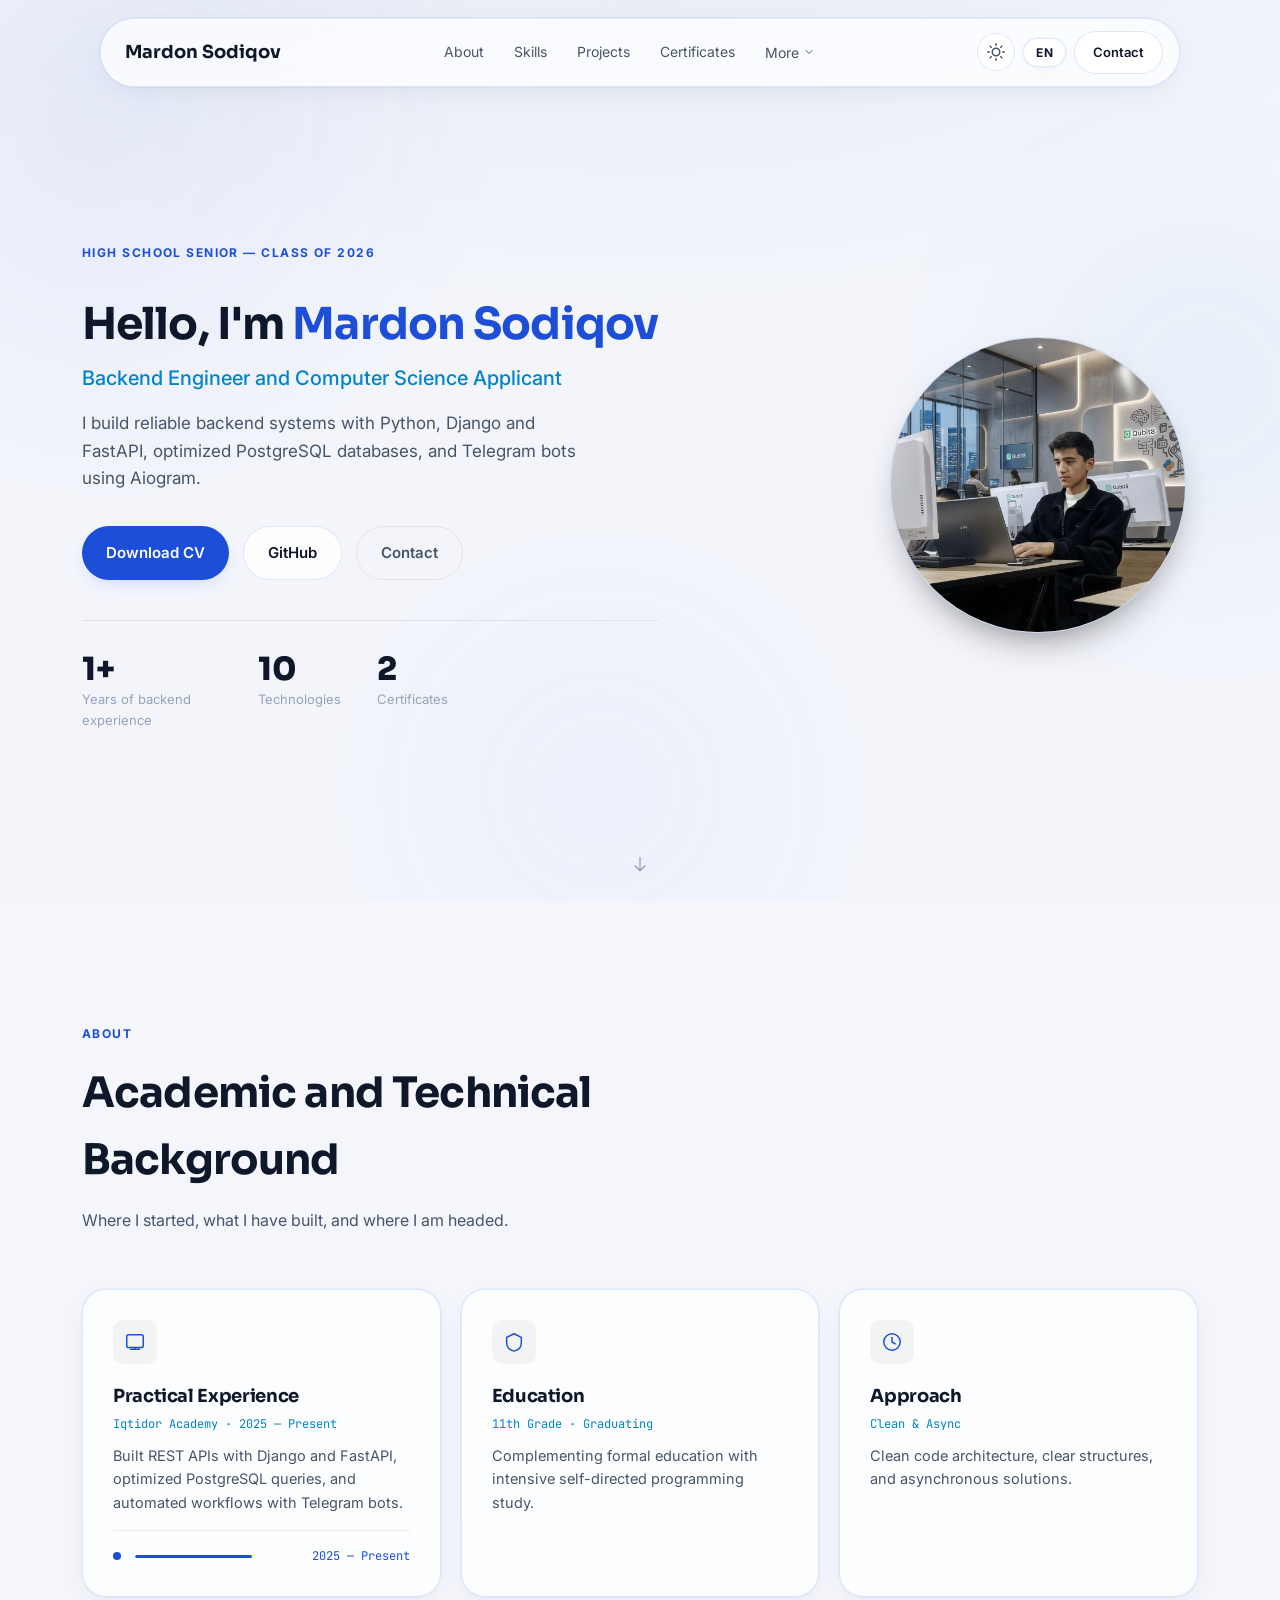
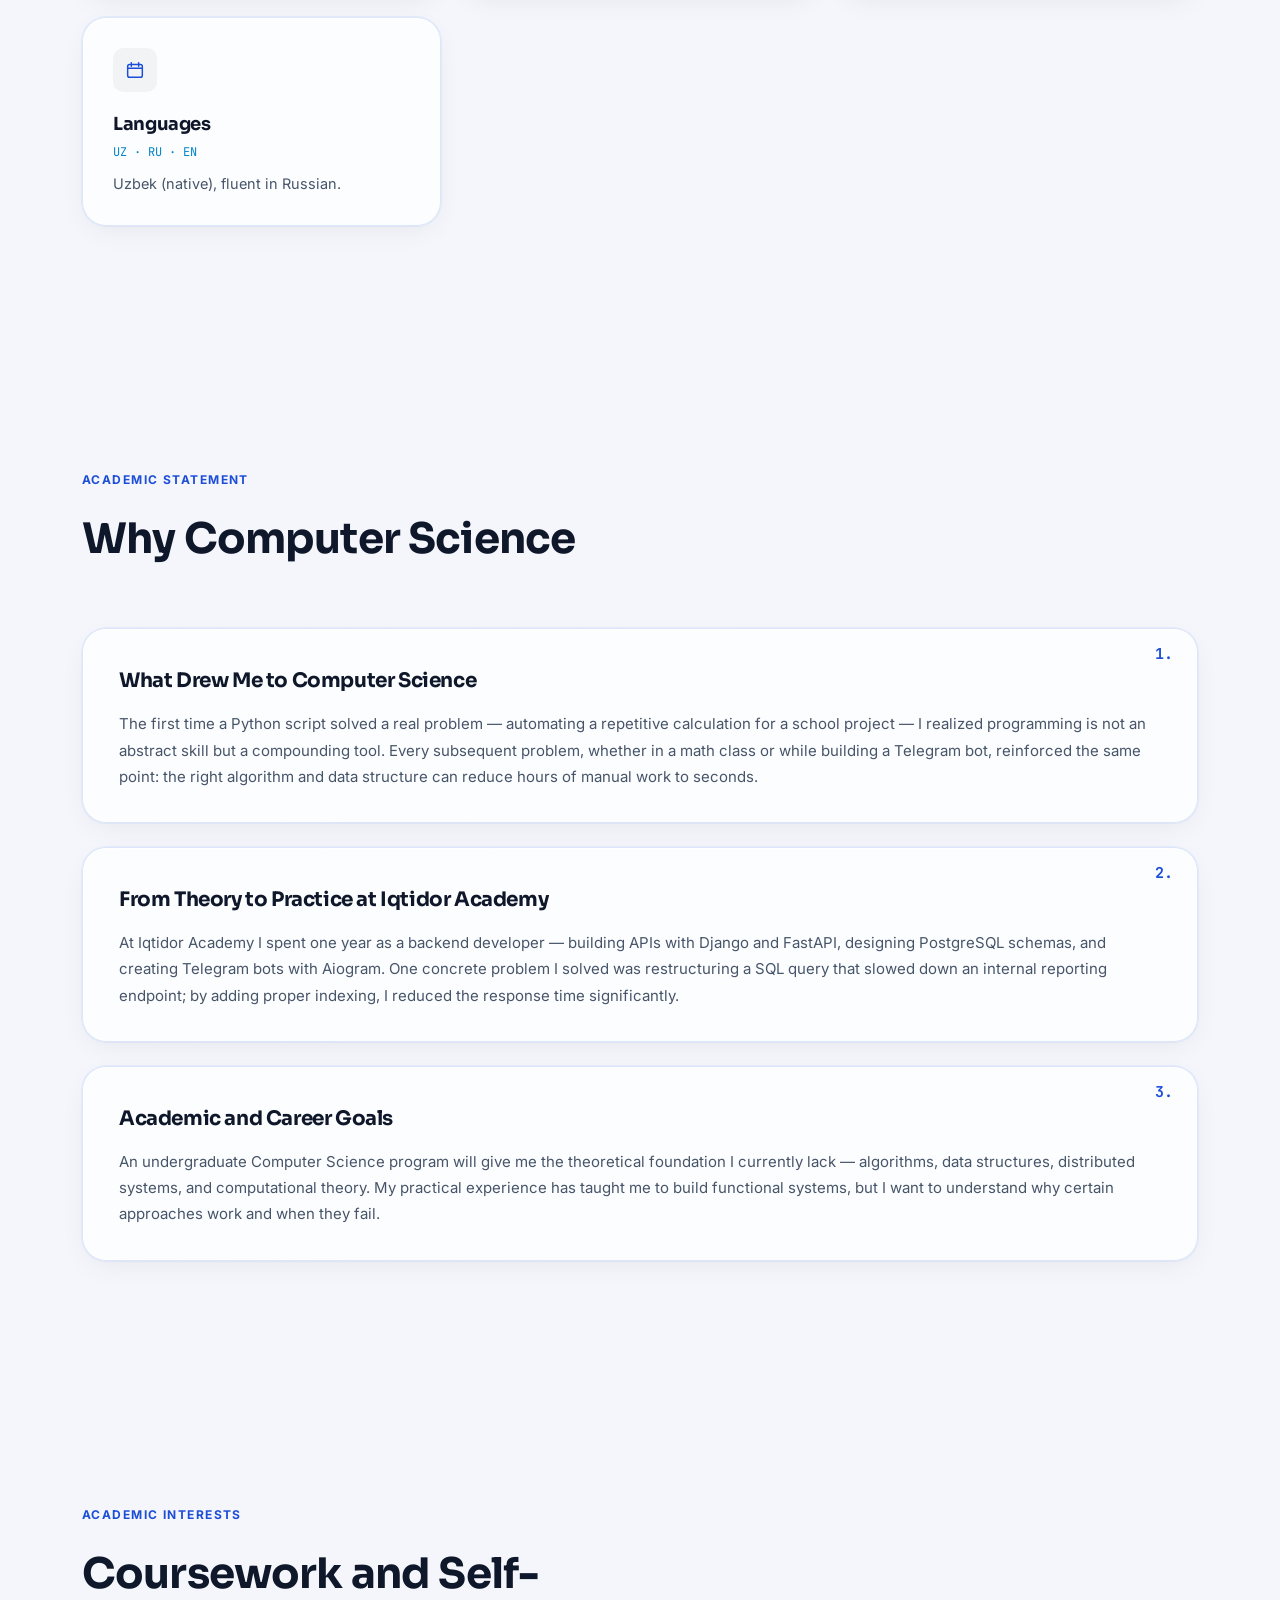
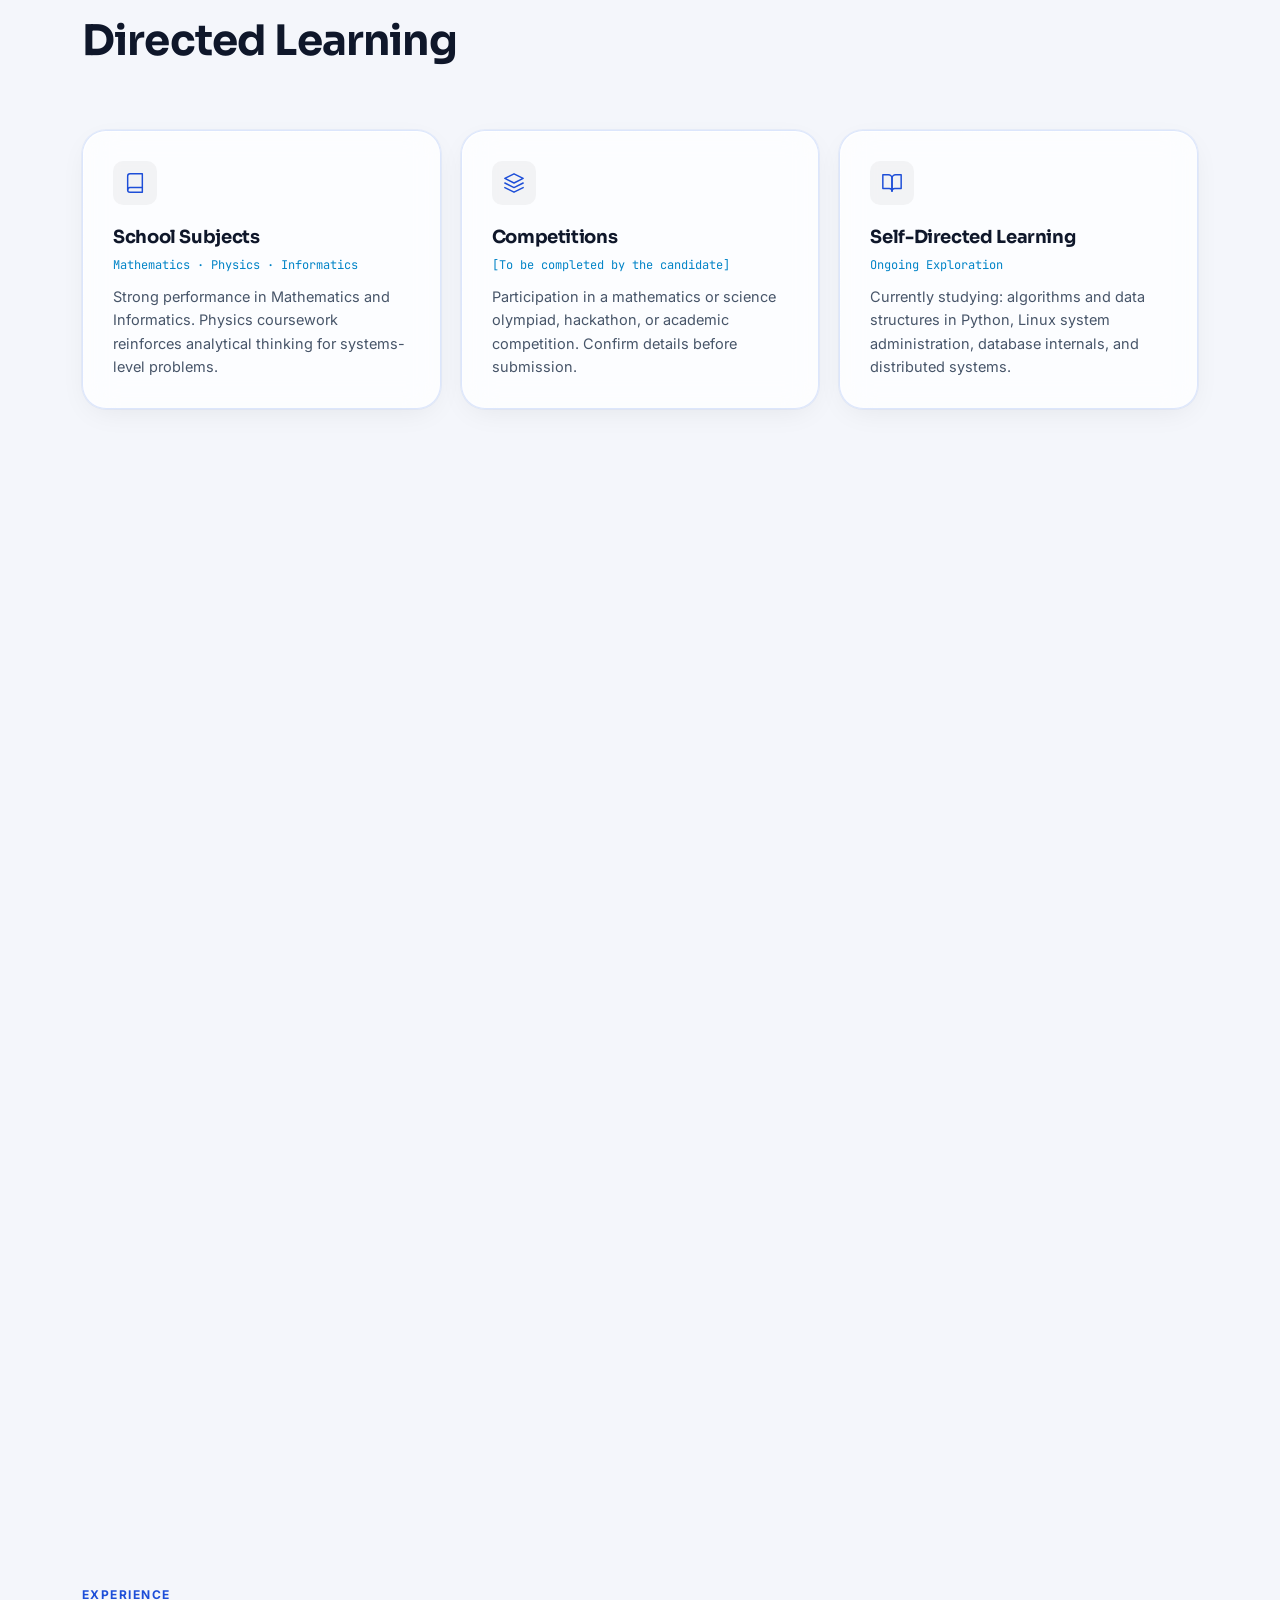
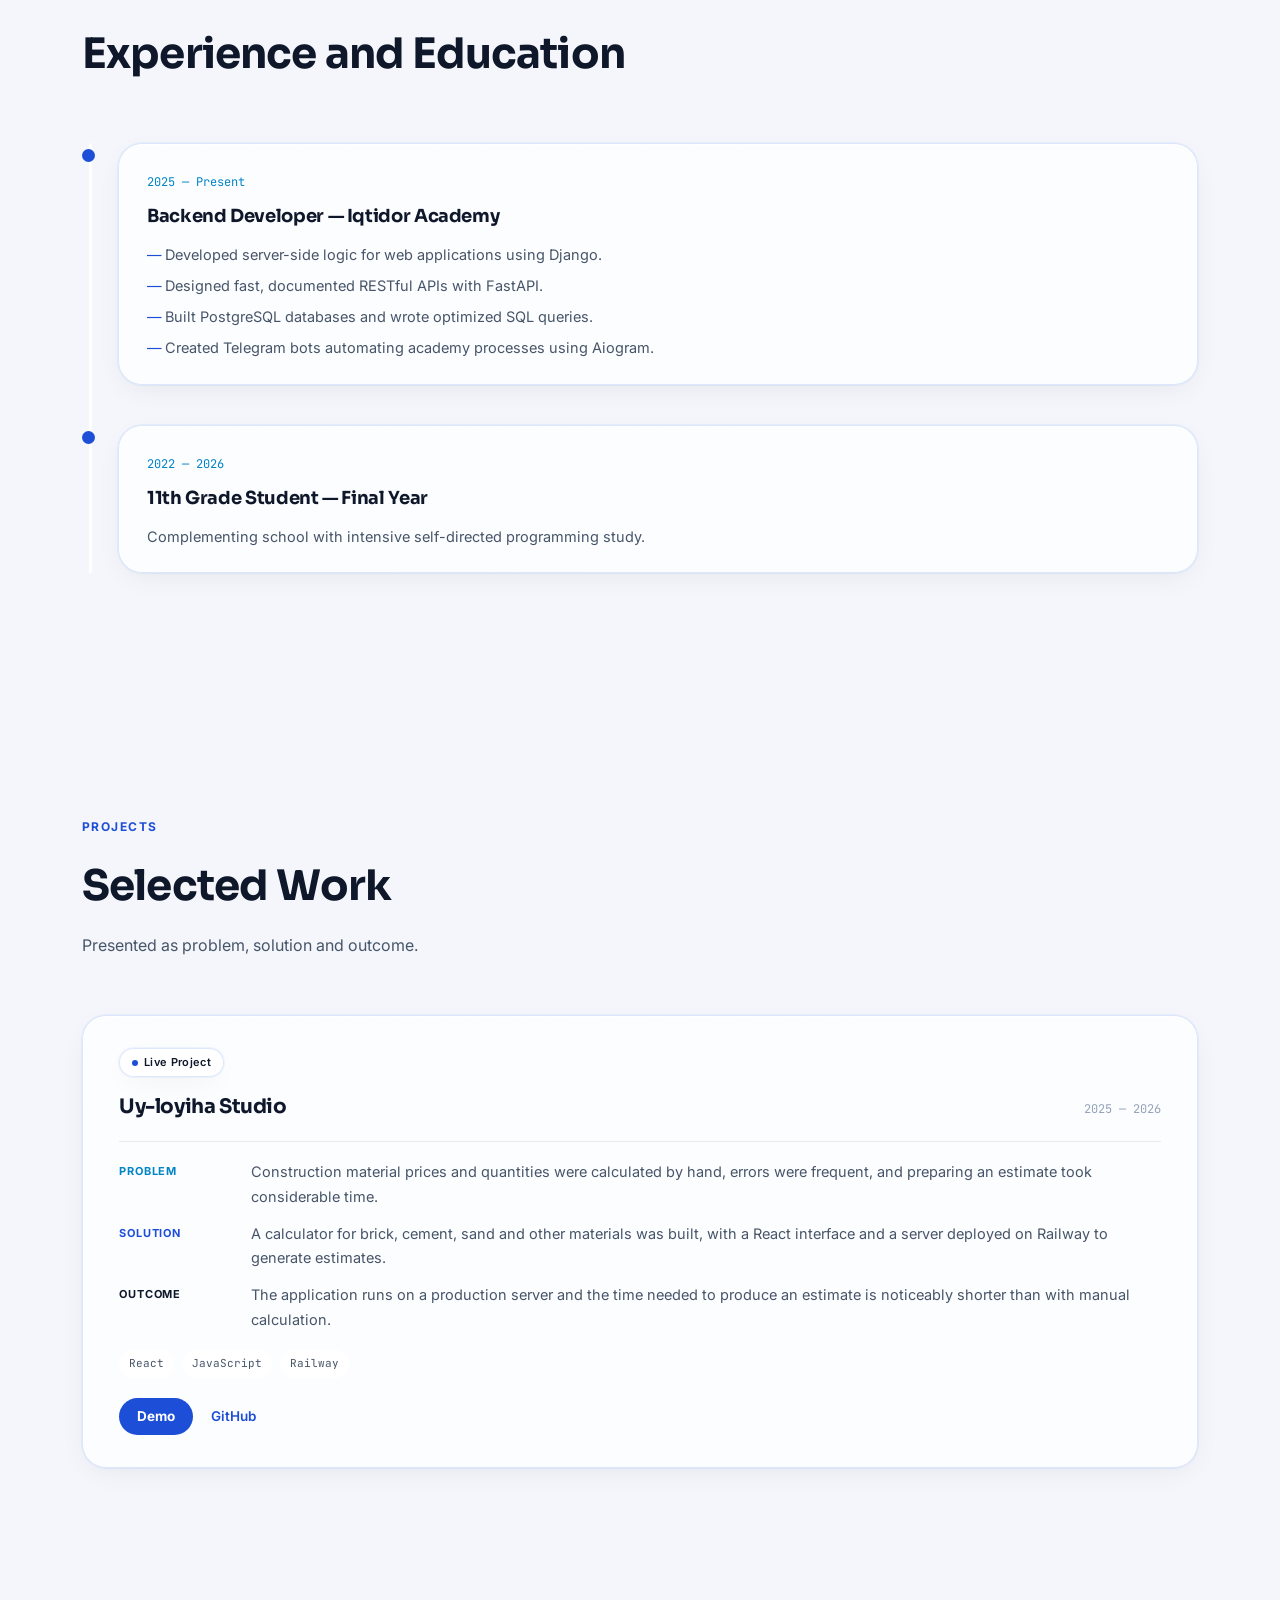
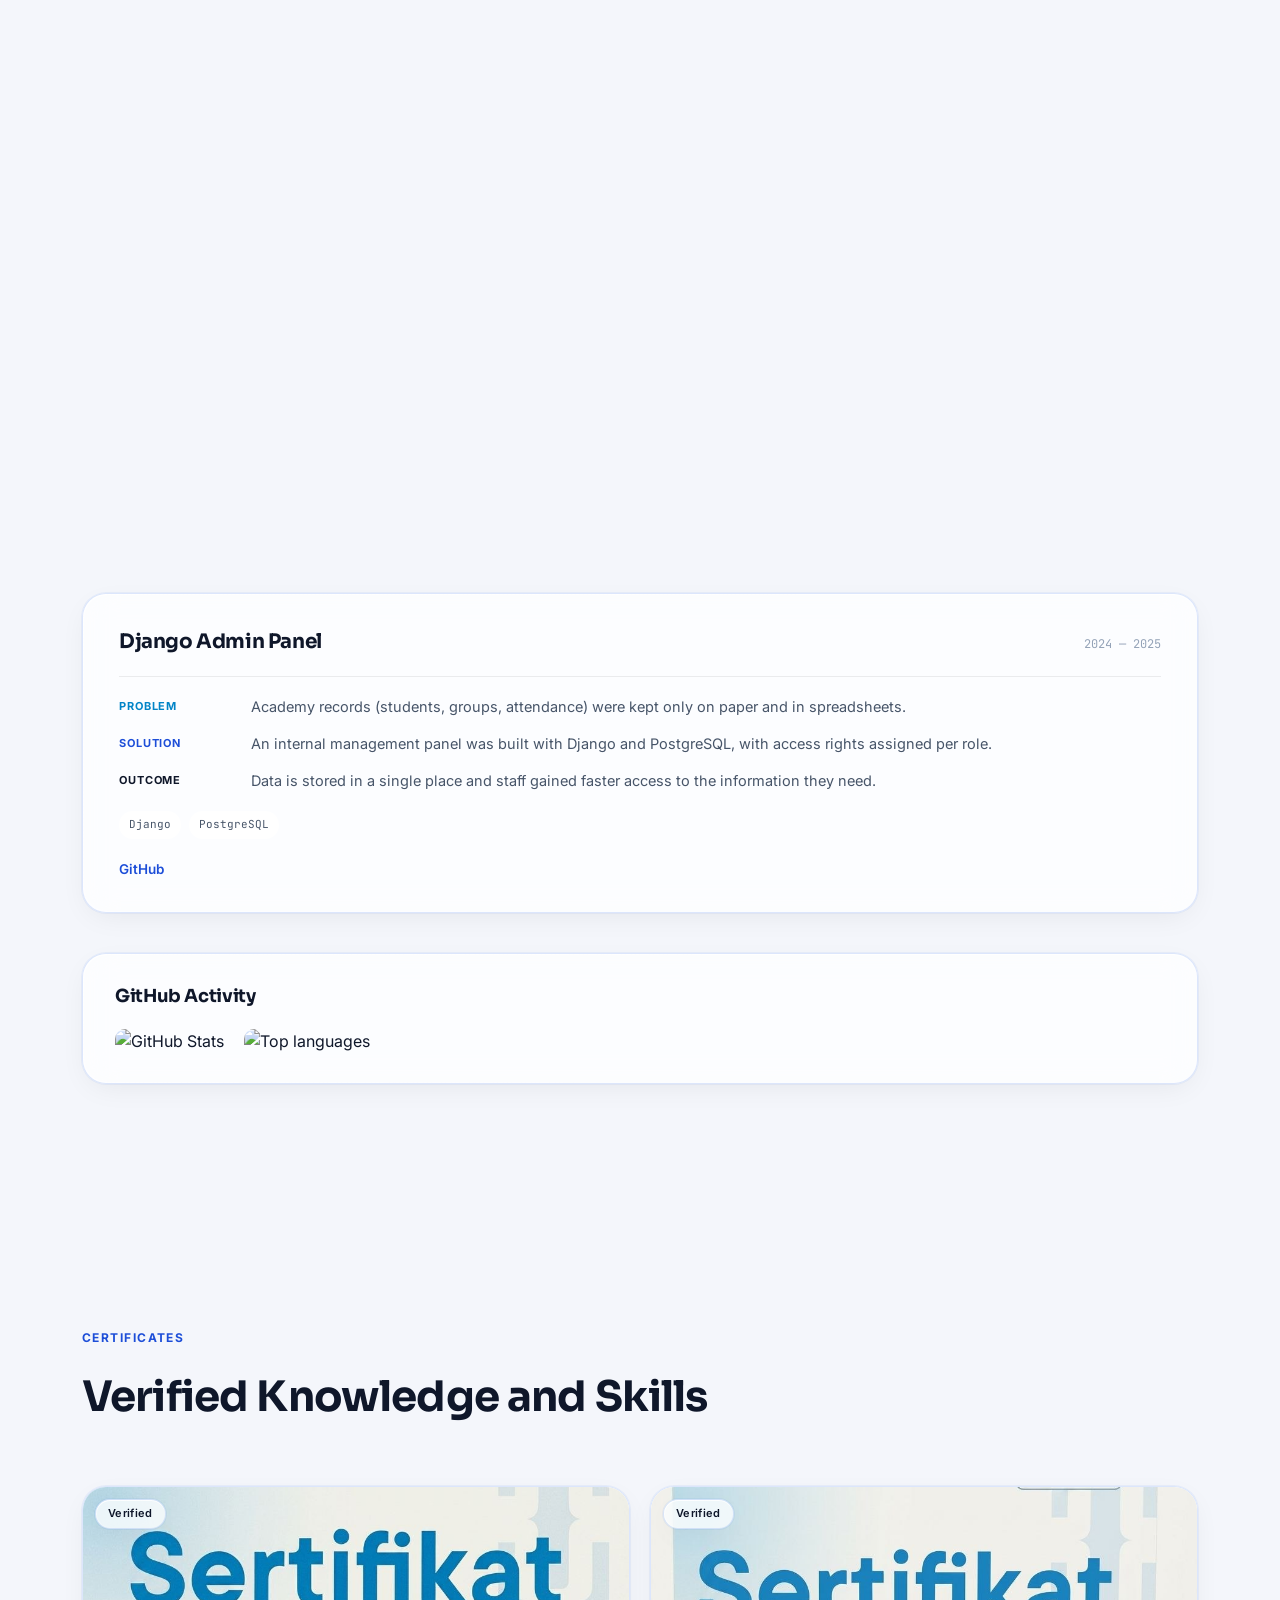
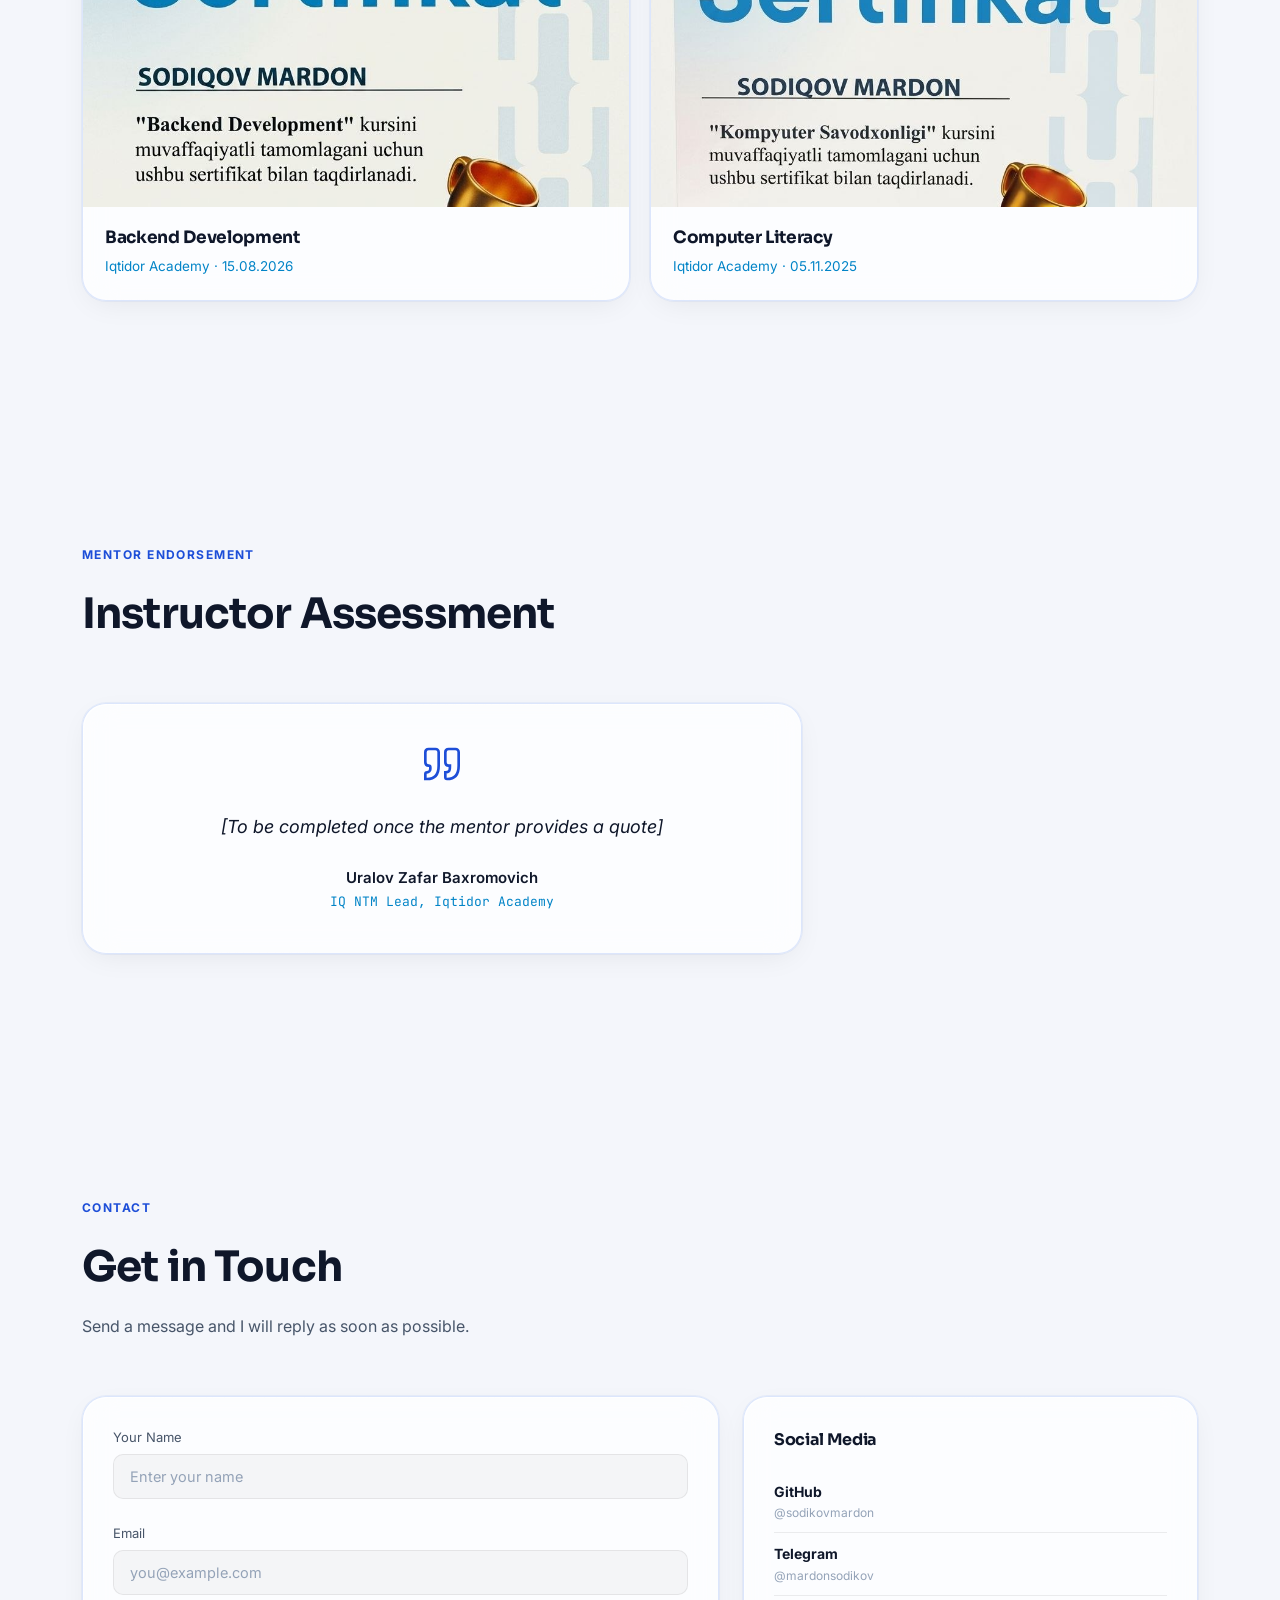
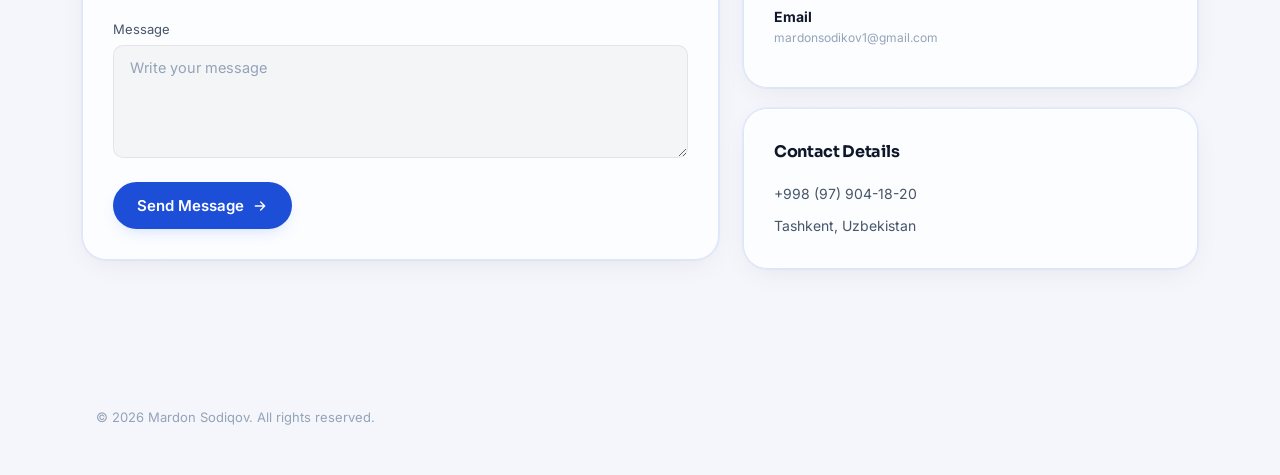
==== commit 8e25e97e: "Professional academic CV redesign: remove playful elements, add case studies Removed toy/decorative " ====
--- a/frontend/index.html
+++ b/frontend/index.html
@@ -136,9 +136,9 @@
   <!-- ===== HERO ===== -->
   <section class="hero">
     <div class="hero-text" data-reveal>
-      <span class="eyebrow glass-pill code-font" data-i18n="hero_eyebrow">11-sinf bitiruvchisi — 2026</span>
+      <span class="eyebrow" data-i18n="hero_eyebrow">11-sinf bitiruvchisi — 2026</span>
       <h1 class="hero-title">
-        <span data-i18n="hero_title_1">Salom, men</span> <span class="grad-text">Mardon Sodiqov</span>
+        <span data-i18n="hero_title_1">Salom, men</span> <span class="hero-name">Mardon Sodiqov</span>
       </h1>
       <p class="hero-subtitle" data-i18n="hero_subtitle">Backend muhandis va kompyuter fanlari nomzodi</p>
       <p class="hero-sub" data-i18n="hero_sub">
@@ -148,34 +148,31 @@
       </p>
       <div class="hero-actions">
         <a href="assets/CV_Backend_Developer_Mardon's.pdf" download="Mardon_Sodiqov_CV.pdf" class="btn btn-primary">
-          <svg width="16" height="16" viewBox="0 0 24 24" fill="none"><path d="M21 15v4a2 2 0 0 1-2 2H5a2 2 0 0 1-2-2v-4M7 10l5 5 5-5M12 15V3" stroke="currentColor" stroke-width="2" stroke-linecap="round" stroke-linejoin="round"/></svg>
           <span data-i18n="hero_btn_cv">CV yuklab olish</span>
         </a>
         <a href="https://github.com/sodikovmardon" target="_blank" rel="noopener" class="btn btn-secondary">
-          <svg width="16" height="16" viewBox="0 0 24 24" fill="none"><path d="M7 17 17 7M9 7h8v8" stroke="currentColor" stroke-width="2" stroke-linecap="round" stroke-linejoin="round"/></svg>
-          <span data-i18n="hero_btn_github">GitHub loyihalar</span>
+          <span data-i18n="hero_btn_github">GitHub</span>
         </a>
         <a href="#contact" class="btn btn-ghost" data-i18n="hero_btn_contact">Bog'lanish</a>
       </div>
       <div class="stat-row" data-reveal>
         <div class="stat-item">
           <span class="stat-number" data-count="1" data-suffix="+">0</span>
-          <span class="stat-label" data-i18n="stat_exp">Backend tajriba</span>
+          <span class="stat-label" data-i18n="stat_exp">Yillik backend tajriba</span>
         </div>
         <div class="stat-item">
-          <span class="stat-number" data-count="8" data-suffix="+">0</span>
-          <span class="stat-label" data-i18n="stat_tech">Texnologiyalar</span>
+          <span class="stat-number" data-count="10" data-suffix="">0</span>
+          <span class="stat-label" data-i18n="stat_tech">Texnologiya</span>
         </div>
         <div class="stat-item">
           <span class="stat-number" data-count="2" data-suffix="">0</span>
-          <span class="stat-label" data-i18n="stat_cert">Xalqaro sertifikat</span>
+          <span class="stat-label" data-i18n="stat_cert">Sertifikat</span>
         </div>
       </div>
     </div>
     <div class="hero-portrait" data-reveal>
       <div class="portrait-ring">
-        <div class="portrait-blob" aria-hidden="true"></div>
-        <img src="assets/Mardon.jpg" alt="Mardon Sodiqov — Backend Developer" class="portrait-img" width="300" height="300">
+        <img src="assets/Mardon.jpg" alt="Mardon Sodiqov — Backend Developer" class="portrait-img" width="296" height="296">
       </div>
     </div>
     <a href="#about" class="scroll-cue" aria-label="Pastga o'tish">
@@ -186,7 +183,7 @@
   <!-- ===== ABOUT ===== -->
   <section class="section" id="about">
     <div class="section-head" data-reveal>
-      <span class="eyebrow code-font" data-i18n="about_eyebrow">Haqimda</span>
+      <span class="eyebrow" data-i18n="about_eyebrow">Haqimda</span>
       <h2 class="section-title" data-i18n="about_title">Akademik va texnik fonda</h2>
       <p class="section-sub" data-i18n="about_sub">Qayerdan boshlaganim, nima qilganim va qayerga yo'l olmoqdamanim haqida.</p>
     </div>
@@ -234,22 +231,22 @@
   <!-- ===== ACADEMIC STATEMENT ===== -->
   <section class="section" id="statement">
     <div class="section-head" data-reveal>
-      <span class="eyebrow code-font" data-i18n="stmt_eyebrow">Akademik bayonot</span>
+      <span class="eyebrow" data-i18n="stmt_eyebrow">Akademik bayonot</span>
       <h2 class="section-title" data-i18n="stmt_title">Nega kompyuter fanlari</h2>
     </div>
     <div class="statement-content" data-reveal>
       <div class="glass card statement-card">
-        <span class="statement-num code-font">01</span>
+        <span class="statement-num code-font">1.</span>
         <h3 data-i18n="stmt_p1_title">Menda kompyuter fanlariga nima qiziqtirdi</h3>
         <p data-i18n="stmt_p1_body">Birinchi marta Python skripti haqiqiy muammoni hal qilganda — maktab loyihasi uchun takroriy hisoblashni avtomatlashtirganda — men tushundimki, dasturlash abstrakt ko'nikma emas, balki kuchaytiriladigan amaliy vosita. Har bir keyingi muammo, xoh matematika darsida, xoh Telegram bot yaratishda, shu g'ayatni mustahkamladi: to'g'ri algoritm va ma'lumotlar tuzilmasi soatlab davom etgan ishlarni soniyalarga kamaytirishi mumkin.</p>
       </div>
       <div class="glass card statement-card">
-        <span class="statement-num code-font">02</span>
+        <span class="statement-num code-font">2.</span>
         <h3 data-i18n="stmt_p2_title">Nazariyadan amaliyotga — Iqtidor Academy</h3>
         <p data-i18n="stmt_p2_body">Iqtidor Academy'da bir yil backend dasturchi sifatida ishladim — Django va FastAPI asosida API'lar yaratdim, PostgreSQL sxemalarini loyihaladim va Aiogram orqali Telegram botlar yasaddim. Hal qilgan amaliy muammolarimdan biri — ichki hisobot endpointini sekinlashtirgan SQL so'rovni qayta tuzib, indeks qo'shish orqali javob vaqtini sezilarli darajada qisqartirdim.</p>
       </div>
       <div class="glass card statement-card">
-        <span class="statement-num code-font">03</span>
+        <span class="statement-num code-font">3.</span>
         <h3 data-i18n="stmt_p3_title">Akademik va kasbiy maqsadlar</h3>
         <p data-i18n="stmt_p3_body">Kompyuter fanlari bakalavr dasturi menga hozir yetishmayotgan nazariy asosni beradi — algoritmlar, ma'lumotlar tuzilmasi, tarqatilgan tizimlar va hisoblash nazariyasi. Amaliy tajribam tufayli funksional tizimlar qurishni bilsam-da, nimaning uchun ishlashini va qachon muvaffaqiyatsiz bo'lishini tushunmoqchiman.</p>
       </div>
@@ -259,7 +256,7 @@
   <!-- ===== ACADEMIC INTERESTS ===== -->
   <section class="section" id="academics">
     <div class="section-head" data-reveal>
-      <span class="eyebrow code-font" data-i18n="acad_eyebrow">Akademik qiziqishlar</span>
+      <span class="eyebrow" data-i18n="acad_eyebrow">Akademik qiziqishlar</span>
       <h2 class="section-title" data-i18n="acad_title">O'quv dasturi va mustaqil o'rganish</h2>
     </div>
     <div class="academics-grid" data-reveal>
@@ -290,114 +287,117 @@
     </div>
   </section>
 
-  <!-- ===== SKILLS (MARQUEE) ===== -->
+  <!-- ===== SKILLS ===== -->
   <section class="section" id="skills">
     <div class="section-head" data-reveal>
-      <span class="eyebrow code-font" data-i18n="skills_eyebrow">Stack</span>
+      <span class="eyebrow" data-i18n="skills_eyebrow">Texnologiyalar</span>
       <h2 class="section-title" data-i18n="skills_title">Ishlatadigan texnologiyalarim</h2>
       <p class="section-sub" data-i18n="skills_sub">Backend, ma'lumotlar bazasi va kundalik ish vositalari.</p>
     </div>
-    <div class="skills-marquee-wrapper">
-      <div class="marquee-fade-left"></div>
-      <div class="marquee-track">
-        <div class="tech-card glass">
-          <img class="tech-card-icon" src="https://cdn.jsdelivr.net/gh/devicons/devicon/icons/python/python-original.svg" alt="Python">
-          <span class="tech-card-name">Python</span>
-          <span class="tech-card-desc" data-i18n="skill_python_desc">Asosiy til — barcha backend va avtomatlashtirish</span>
-        </div>
-        <div class="tech-card glass">
-          <img class="tech-card-icon" src="https://cdn.jsdelivr.net/gh/devicons/devicon/icons/cplusplus/cplusplus-original.svg" alt="C++">
-          <span class="tech-card-name">C++</span>
-          <span class="tech-card-desc" data-i18n="skill_cpp_desc">Algoritmlar, xotira boshqaruvi</span>
-        </div>
-        <div class="tech-card glass">
-          <img class="tech-card-icon" src="https://cdn.jsdelivr.net/gh/devicons/devicon/icons/django/django-plain.svg" alt="Django">
-          <span class="tech-card-name">Django</span>
-          <span class="tech-card-desc" data-i18n="skill_django_desc">Ishlab chiqarish veb-ilovalari va API'lar</span>
-        </div>
-        <div class="tech-card glass">
-          <img class="tech-card-icon" src="https://cdn.jsdelivr.net/gh/devicons/devicon/icons/fastapi/fastapi-original.svg" alt="FastAPI">
-          <span class="tech-card-name">FastAPI</span>
-          <span class="tech-card-desc" data-i18n="skill_fastapi_desc">Tez asinxron API'lar, avtomatik hujjatlar</span>
-        </div>
-        <div class="tech-card glass">
-          <img class="tech-card-icon" src="https://cdn.jsdelivr.net/gh/devicons/devicon/icons/postgresql/postgresql-original.svg" alt="PostgreSQL">
-          <span class="tech-card-name">PostgreSQL</span>
-          <span class="tech-card-desc" data-i18n="skill_pg_desc">Sxema loyihalash, so'rov optimallashtirish</span>
-        </div>
-        <div class="tech-card glass">
-          <img class="tech-card-icon" src="https://cdn.jsdelivr.net/gh/devicons/devicon/icons/docker/docker-original.svg" alt="Docker">
-          <span class="tech-card-name">Docker</span>
-          <span class="tech-card-desc" data-i18n="skill_docker_desc">Konteynerlashtirish, muhit boshqaruvi</span>
-        </div>
-        <div class="tech-card glass">
-          <img class="tech-card-icon" src="https://cdn.jsdelivr.net/gh/devicons/devicon/icons/linux/linux-original.svg" alt="Linux">
-          <span class="tech-card-name">Linux</span>
-          <span class="tech-card-desc" data-i18n="skill_linux_desc">Buyruq satri, server muhiti</span>
-        </div>
-        <div class="tech-card glass">
-          <img class="tech-card-icon" src="https://cdn.jsdelivr.net/gh/devicons/devicon/icons/telegram/telegram-original.svg" alt="Aiogram">
-          <span class="tech-card-name">Aiogram</span>
-          <span class="tech-card-desc" data-i18n="skill_aiogram_desc">Telegram bot — akademiya avtomatlashtirish</span>
-        </div>
-        <!-- Set 2 -->
-        <div class="tech-card glass">
-          <img class="tech-card-icon" src="https://cdn.jsdelivr.net/gh/devicons/devicon/icons/python/python-original.svg" alt="Python">
-          <span class="tech-card-name">Python</span>
-          <span class="tech-card-desc" data-i18n="skill_python_desc">Asosiy til — barcha backend va avtomatlashtirish</span>
-        </div>
-        <div class="tech-card glass">
-          <img class="tech-card-icon" src="https://cdn.jsdelivr.net/gh/devicons/devicon/icons/cplusplus/cplusplus-original.svg" alt="C++">
-          <span class="tech-card-name">C++</span>
-          <span class="tech-card-desc" data-i18n="skill_cpp_desc">Algoritmlar, xotira boshqaruvi</span>
-        </div>
-        <div class="tech-card glass">
-          <img class="tech-card-icon" src="https://cdn.jsdelivr.net/gh/devicons/devicon/icons/django/django-plain.svg" alt="Django">
-          <span class="tech-card-name">Django</span>
-          <span class="tech-card-desc" data-i18n="skill_django_desc">Ishlab chiqarish veb-ilovalari va API'lar</span>
-        </div>
-        <div class="tech-card glass">
-          <img class="tech-card-icon" src="https://cdn.jsdelivr.net/gh/devicons/devicon/icons/fastapi/fastapi-original.svg" alt="FastAPI">
-          <span class="tech-card-name">FastAPI</span>
-          <span class="tech-card-desc" data-i18n="skill_fastapi_desc">Tez asinxron API'lar, avtomatik hujjatlar</span>
-        </div>
-        <div class="tech-card glass">
-          <img class="tech-card-icon" src="https://cdn.jsdelivr.net/gh/devicons/devicon/icons/postgresql/postgresql-original.svg" alt="PostgreSQL">
-          <span class="tech-card-name">PostgreSQL</span>
-          <span class="tech-card-desc" data-i18n="skill_pg_desc">Sxema loyihalash, so'rov optimallashtirish</span>
-        </div>
-        <div class="tech-card glass">
-          <img class="tech-card-icon" src="https://cdn.jsdelivr.net/gh/devicons/devicon/icons/docker/docker-original.svg" alt="Docker">
-          <span class="tech-card-name">Docker</span>
-          <span class="tech-card-desc" data-i18n="skill_docker_desc">Konteynerlashtirish, muhit boshqaruvi</span>
-        </div>
-        <div class="tech-card glass">
-          <img class="tech-card-icon" src="https://cdn.jsdelivr.net/gh/devicons/devicon/icons/linux/linux-original.svg" alt="Linux">
-          <span class="tech-card-name">Linux</span>
-          <span class="tech-card-desc" data-i18n="skill_linux_desc">Buyruq satri, server muhiti</span>
-        </div>
-        <div class="tech-card glass">
-          <img class="tech-card-icon" src="https://cdn.jsdelivr.net/gh/devicons/devicon/icons/telegram/telegram-original.svg" alt="Aiogram">
-          <span class="tech-card-name">Aiogram</span>
-          <span class="tech-card-desc" data-i18n="skill_aiogram_desc">Telegram bot — akademiya avtomatlashtirish</span>
-        </div>
-      </div>
-      <div class="marquee-fade-right"></div>
+
+    <div class="skills-matrix" data-reveal>
+      <div class="glass card skill-group">
+        <h3 data-i18n="skill_grp_lang">Tillar</h3>
+        <div class="tech-grid">
+          <div class="tech-card">
+            <img class="tech-card-icon" src="https://cdn.jsdelivr.net/gh/devicons/devicon/icons/python/python-original.svg" alt="Python">
+            <div class="tech-card-text">
+              <span class="tech-card-name">Python</span>
+              <span class="tech-card-desc" data-i18n="skill_python_desc">Asosiy til — backend va avtomatlashtirish</span>
+            </div>
+          </div>
+          <div class="tech-card">
+            <img class="tech-card-icon" src="https://cdn.jsdelivr.net/gh/devicons/devicon/icons/cplusplus/cplusplus-original.svg" alt="C++">
+            <div class="tech-card-text">
+              <span class="tech-card-name">C++</span>
+              <span class="tech-card-desc" data-i18n="skill_cpp_desc">Algoritmlar, xotira boshqaruvi</span>
+            </div>
+          </div>
+          <div class="tech-card">
+            <img class="tech-card-icon" src="https://cdn.jsdelivr.net/gh/devicons/devicon/icons/javascript/javascript-original.svg" alt="JavaScript">
+            <div class="tech-card-text">
+              <span class="tech-card-name">JavaScript</span>
+              <span class="tech-card-desc" data-i18n="skill_js_desc">Frontend va bot interfeyslari</span>
+            </div>
+          </div>
+        </div>
+      </div>
+
+      <div class="glass card skill-group">
+        <h3 data-i18n="skill_grp_fw">Freymvorklar</h3>
+        <div class="tech-grid">
+          <div class="tech-card">
+            <img class="tech-card-icon" src="https://cdn.jsdelivr.net/gh/devicons/devicon/icons/django/django-plain.svg" alt="Django">
+            <div class="tech-card-text">
+              <span class="tech-card-name">Django</span>
+              <span class="tech-card-desc" data-i18n="skill_django_desc">Ishlab chiqarish veb-ilovalari va API'lar</span>
+            </div>
+          </div>
+          <div class="tech-card">
+            <img class="tech-card-icon" src="https://cdn.jsdelivr.net/gh/devicons/devicon/icons/fastapi/fastapi-original.svg" alt="FastAPI">
+            <div class="tech-card-text">
+              <span class="tech-card-name">FastAPI</span>
+              <span class="tech-card-desc" data-i18n="skill_fastapi_desc">Tez asinxron API'lar, avtomatik hujjatlar</span>
+            </div>
+          </div>
+          <div class="tech-card">
+            <img class="tech-card-icon" src="https://cdn.jsdelivr.net/gh/devicons/devicon/icons/telegram/telegram-original.svg" alt="Aiogram">
+            <div class="tech-card-text">
+              <span class="tech-card-name">Aiogram</span>
+              <span class="tech-card-desc" data-i18n="skill_aiogram_desc">Telegram bot — akademiya avtomatlashtirish</span>
+            </div>
+          </div>
+        </div>
+      </div>
+
+      <div class="glass card skill-group">
+        <h3 data-i18n="skill_grp_data">Ma'lumotlar bazasi va infratuzilma</h3>
+        <div class="tech-grid">
+          <div class="tech-card">
+            <img class="tech-card-icon" src="https://cdn.jsdelivr.net/gh/devicons/devicon/icons/postgresql/postgresql-original.svg" alt="PostgreSQL">
+            <div class="tech-card-text">
+              <span class="tech-card-name">PostgreSQL</span>
+              <span class="tech-card-desc" data-i18n="skill_pg_desc">Sxema loyihalash, so'rov optimallashtirish</span>
+            </div>
+          </div>
+          <div class="tech-card">
+            <img class="tech-card-icon" src="https://cdn.jsdelivr.net/gh/devicons/devicon/icons/docker/docker-original.svg" alt="Docker">
+            <div class="tech-card-text">
+              <span class="tech-card-name">Docker</span>
+              <span class="tech-card-desc" data-i18n="skill_docker_desc">Konteynerlashtirish, muhit boshqaruvi</span>
+            </div>
+          </div>
+          <div class="tech-card">
+            <img class="tech-card-icon" src="https://cdn.jsdelivr.net/gh/devicons/devicon/icons/linux/linux-original.svg" alt="Linux">
+            <div class="tech-card-text">
+              <span class="tech-card-name">Linux</span>
+              <span class="tech-card-desc" data-i18n="skill_linux_desc">Buyruq satri, server muhiti</span>
+            </div>
+          </div>
+          <div class="tech-card">
+            <img class="tech-card-icon" src="https://cdn.jsdelivr.net/gh/devicons/devicon/icons/git/git-original.svg" alt="Git">
+            <div class="tech-card-text">
+              <span class="tech-card-name">Git</span>
+              <span class="tech-card-desc" data-i18n="skill_git_desc">Versiya nazorati, jamaviy ishlash</span>
+            </div>
+          </div>
+        </div>
+      </div>
     </div>
   </section>
 
   <!-- ===== EXPERIENCE ===== -->
   <section class="section" id="experience">
     <div class="section-head" data-reveal>
-      <span class="eyebrow code-font" data-i18n="exp_eyebrow">Yo'l</span>
-      <h2 class="section-title" data-i18n="exp_title">Tajriba yo'nalishi</h2>
+      <span class="eyebrow" data-i18n="exp_eyebrow">Tajriba</span>
+      <h2 class="section-title" data-i18n="exp_title">Tajriba va ta'lim</h2>
     </div>
     <div class="exp-timeline" data-reveal>
       <div class="exp-line"><div class="exp-line-fill"></div></div>
       <div class="exp-item">
         <span class="exp-dot"></span>
         <div class="exp-card glass card">
-          <span class="exp-date code-font" data-i18n="exp_date_1">2025 — hozirgi kun</span>
+          <span class="exp-date code-font" data-i18n="exp_date_1">2025 — Hozirgacha</span>
           <h3 data-i18n="exp_job_title">Backend Developer — Iqtidor Academy</h3>
           <ul>
             <li data-i18n="exp_bullet_1">Django asosida veb-ilovalarning server mantig'ini ishlab chiqdim.</li>
@@ -410,7 +410,7 @@
       <div class="exp-item">
         <span class="exp-dot"></span>
         <div class="exp-card glass card">
-          <span class="exp-date code-font" data-i18n="exp_date_2">Davom etmoqda</span>
+          <span class="exp-date code-font" data-i18n="exp_date_2">2022 — 2026</span>
           <h3 data-i18n="exp_edu_title">11-sinf o'quvchisi — Bitiruv sinfi</h3>
           <p data-i18n="exp_edu_desc">Maktab ta'limi bilan bir qatorda dasturlashni chuqurlashtirib o'rganmoqdaman.</p>
         </div>
@@ -421,83 +421,132 @@
   <!-- ===== PROJECTS ===== -->
   <section class="section" id="projects">
     <div class="section-head" data-reveal>
-      <span class="eyebrow code-font" data-i18n="proj_eyebrow">Loyihalar</span>
+      <span class="eyebrow" data-i18n="proj_eyebrow">Loyihalar</span>
       <h2 class="section-title" data-i18n="proj_title">Ustida ishlagan ishlarim</h2>
-      <p class="section-sub" data-i18n="proj_sub">Ko'proq loyihalar GitHub profilimda joylashgan.</p>
+      <p class="section-sub" data-i18n="proj_sub">Muammo, yechim va natija ko'rinishiida taqdim etilgan.</p>
     </div>
     <div class="projects-grid">
-      <article class="glass card project-card project-card--featured" data-reveal style="transition-delay:.05s">
-        <div class="project-glow" aria-hidden="true"></div>
+
+      <article class="glass card project-card project-card--featured" data-reveal>
         <div class="project-badge glass">
           <span class="badge-dot"></span>
           <span data-i18n="proj_real_badge">Real loyiha</span>
         </div>
-        <h3 data-i18n="proj_real_title">Uy-loyiha Studio</h3>
-        <p data-i18n="proj_real_desc">Qurilish materiallar kalkulyatori — g'isht, tsement, qum va boshqa materiallarni hisoblab, smeta tuzish imkonini beruvchi to'liq ishlaydigan veb-ilova.</p>
+        <div class="project-head">
+          <h3 data-i18n="proj_real_title">Uy-loyiha Studio</h3>
+          <span class="project-period" data-i18n="proj_real_period">2025 — 2026</span>
+        </div>
+        <div class="case-rows">
+          <div class="case-row case-row--problem">
+            <span class="case-label" data-i18n="case_problem">Muammo</span>
+            <span class="case-value" data-i18n="proj_real_problem">Qurilish materiallari narxi va miqdori har doim qo'lda hisoblanardi, xatolar tez uchraydi va smeta tayyorlash ko'p vaqt olardi.</span>
+          </div>
+          <div class="case-row case-row--solution">
+            <span class="case-label" data-i18n="case_solution">Yechim</span>
+            <span class="case-value" data-i18n="proj_real_solution">G'isht, tsement, qum va boshqa materiallar uchun kalkulyator yaratildi; React interfeysi va Railway'da joylashtirilgan server orqali smeta shakllantiriladi.</span>
+          </div>
+          <div class="case-row case-row--result">
+            <span class="case-label" data-i18n="case_result">Natija</span>
+            <span class="case-value" data-i18n="proj_real_result">Ilova amaldagi stansiyada ishlayapti va smeta hisoblash vaqti qo'lda hisoblashga nisbatan sezilarli qisqardi.</span>
+          </div>
+        </div>
         <div class="tag-row">
           <span class="tag code-font">React</span>
-          <span class="tag code-font">Full-stack</span>
-          <span class="tag code-font">Web App</span>
+          <span class="tag code-font">JavaScript</span>
+          <span class="tag code-font">Railway</span>
         </div>
         <div class="project-actions">
-          <a href="https://uy-loyiha-studio-production.up.railway.app/" target="_blank" rel="noopener" class="project-link project-link--primary">
-            <span data-i18n="proj_live_demo">Live Demo</span>
-            <svg width="14" height="14" viewBox="0 0 24 24" fill="none"><path d="M7 17 17 7M9 7h8v8" stroke="currentColor" stroke-width="2" stroke-linecap="round" stroke-linejoin="round"/></svg>
-          </a>
-          <a href="https://github.com/sodikovmardon" target="_blank" rel="noopener" class="project-link">
-            <span data-i18n="proj_github">GitHub'da ko'rish</span>
-            <svg width="14" height="14" viewBox="0 0 24 24" fill="none"><path d="M7 17 17 7M9 7h8v8" stroke="currentColor" stroke-width="2" stroke-linecap="round" stroke-linejoin="round"/></svg>
-          </a>
+          <a href="https://uy-loyiha-studio-production.up.railway.app/" target="_blank" rel="noopener" class="project-link project-link--primary" data-i18n="proj_live_demo">Demo</a>
+          <a href="https://github.com/sodikovmardon" target="_blank" rel="noopener" class="project-link" data-i18n="proj_github">GitHub</a>
         </div>
       </article>
-      <article class="glass card project-card" data-reveal style="transition-delay:.1s">
-        <div class="project-glow" aria-hidden="true"></div>
-        <h3 data-i18n="proj_1_title">Akademiya Telegram Bot</h3>
-        <p data-i18n="proj_1_desc">Iqtidor Academy uchun Aiogram 3.x asosida FSM bilan ishlaydigan bot.</p>
+
+      <article class="glass card project-card" data-reveal>
+        <div class="project-head">
+          <h3 data-i18n="proj_1_title">Akademiya Telegram Bot</h3>
+          <span class="project-period" data-i18n="proj_1_period">2025 — Hozirgacha</span>
+        </div>
+        <div class="case-rows">
+          <div class="case-row case-row--problem">
+            <span class="case-label" data-i18n="case_problem">Muammo</span>
+            <span class="case-value" data-i18n="proj_1_problem">Akademiyaga kelgan o'quvchilar ro'yxati va savollari Telegram orqali qo'lda boshqarilardi, javoblar kechikardi.</span>
+          </div>
+          <div class="case-row case-row--solution">
+            <span class="case-label" data-i18n="case_solution">Yechim</span>
+            <span class="case-value" data-i18n="proj_1_solution">Aiogram 3.x asosida FSM holatlariga ega bot yozildi; PostgreSQL'da ro'yxat va savol javoblari saqlandi.</span>
+          </div>
+          <div class="case-row case-row--result">
+            <span class="case-label" data-i18n="case_result">Natija</span>
+            <span class="case-value" data-i18n="proj_1_result">Bot orqali o'quvchilar savollari avtomatik qayd etiladi va topshiqchilar javob berish jarayoni soddalashdi.</span>
+          </div>
+        </div>
         <div class="tag-row">
           <span class="tag code-font">Python</span>
           <span class="tag code-font">Aiogram</span>
           <span class="tag code-font">PostgreSQL</span>
         </div>
         <div class="project-actions">
-          <a href="https://github.com/sodikovmardon" target="_blank" rel="noopener" class="project-link">
-            <span data-i18n="proj_github">GitHub'da ko'rish</span>
-            <svg width="14" height="14" viewBox="0 0 24 24" fill="none"><path d="M7 17 17 7M9 7h8v8" stroke="currentColor" stroke-width="2" stroke-linecap="round" stroke-linejoin="round"/></svg>
-          </a>
+          <a href="https://github.com/sodikovmardon" target="_blank" rel="noopener" class="project-link" data-i18n="proj_github">GitHub</a>
         </div>
       </article>
-      <article class="glass card project-card" data-reveal style="transition-delay:.15s">
-        <div class="project-glow" aria-hidden="true"></div>
-        <h3 data-i18n="proj_2_title">FastAPI REST xizmati</h3>
-        <p data-i18n="proj_2_desc">JWT autentifikatsiya va PostgreSQL bilan ishlaydigan backend xizmati.</p>
+
+      <article class="glass card project-card" data-reveal>
+        <div class="project-head">
+          <h3 data-i18n="proj_2_title">FastAPI REST xizmati</h3>
+          <span class="project-period" data-i18n="proj_2_period">2025 — Hozirgacha</span>
+        </div>
+        <div class="case-rows">
+          <div class="case-row case-row--problem">
+            <span class="case-label" data-i18n="case_problem">Muammo</span>
+            <span class="case-value" data-i18n="proj_2_problem">Frontend va mobil mijoz uchun tez, hujjatlashtirilgan va autentifikatsiyali API zarur edi.</span>
+          </div>
+          <div class="case-row case-row--solution">
+            <span class="case-label" data-i18n="case_solution">Yechim</span>
+            <span class="case-value" data-i18n="proj_2_solution">JWT autentifikatsiya, async SQLAlchemy va PostgreSQL asosida RESTful xizmat qurildi; Swagger hujjatlari avtomatik yaratildi.</span>
+          </div>
+          <div class="case-row case-row--result">
+            <span class="case-label" data-i18n="case_result">Natija</span>
+            <span class="case-value" data-i18n="proj_2_result">API hujjatlari Swagger orqali ochiq, so'rovlar asinxron rejimda bajariladi.</span>
+          </div>
+        </div>
         <div class="tag-row">
           <span class="tag code-font">FastAPI</span>
           <span class="tag code-font">JWT</span>
           <span class="tag code-font">SQLAlchemy</span>
         </div>
         <div class="project-actions">
-          <a href="https://github.com/sodikovmardon" target="_blank" rel="noopener" class="project-link">
-            <span data-i18n="proj_github">GitHub'da ko'rish</span>
-            <svg width="14" height="14" viewBox="0 0 24 24" fill="none"><path d="M7 17 17 7M9 7h8v8" stroke="currentColor" stroke-width="2" stroke-linecap="round" stroke-linejoin="round"/></svg>
-          </a>
+          <a href="https://github.com/sodikovmardon" target="_blank" rel="noopener" class="project-link" data-i18n="proj_github">GitHub</a>
         </div>
       </article>
-      <article class="glass card project-card" data-reveal style="transition-delay:.2s">
-        <div class="project-glow" aria-hidden="true"></div>
-        <h3 data-i18n="proj_3_title">Django boshqaruv paneli</h3>
-        <p data-i18n="proj_3_desc">Django asosidagi ichki boshqaruv paneli.</p>
+
+      <article class="glass card project-card" data-reveal>
+        <div class="project-head">
+          <h3 data-i18n="proj_3_title">Django boshqaruv paneli</h3>
+          <span class="project-period" data-i18n="proj_3_period">2024 — 2025</span>
+        </div>
+        <div class="case-rows">
+          <div class="case-row case-row--problem">
+            <span class="case-label" data-i18n="case_problem">Muammo</span>
+            <span class="case-value" data-i18n="proj_3_problem">Akademiya ma'lumotlari (o'quvchilar, guruhlar, davomat) faqat qog'oz va Excel shaklida yuritilardi.</span>
+          </div>
+          <div class="case-row case-row--solution">
+            <span class="case-label" data-i18n="case_solution">Yechim</span>
+            <span class="case-value" data-i18n="proj_3_solution">Django va PostgreSQL asosida ichki boshqaruv paneli qurildi; rollarga ko'ra kirish huquqlari berildi.</span>
+          </div>
+          <div class="case-row case-row--result">
+            <span class="case-label" data-i18n="case_result">Natija</span>
+            <span class="case-value" data-i18n="proj_3_result">Ma'lumotlar bitta joyda saqlandi va topshiqchilar ma'lumotga tez kirish imkoniyatini oldi.</span>
+          </div>
+        </div>
         <div class="tag-row">
           <span class="tag code-font">Django</span>
           <span class="tag code-font">PostgreSQL</span>
-          <span class="tag code-font">Admin</span>
         </div>
         <div class="project-actions">
-          <a href="https://github.com/sodikovmardon" target="_blank" rel="noopener" class="project-link">
-            <span data-i18n="proj_github">GitHub'da ko'rish</span>
-            <svg width="14" height="14" viewBox="0 0 24 24" fill="none"><path d="M7 17 17 7M9 7h8v8" stroke="currentColor" stroke-width="2" stroke-linecap="round" stroke-linejoin="round"/></svg>
-          </a>
+          <a href="https://github.com/sodikovmardon" target="_blank" rel="noopener" class="project-link" data-i18n="proj_github">GitHub</a>
         </div>
       </article>
+
     </div>
     <!-- GitHub Stats -->
     <div class="github-stats glass card" data-reveal>
@@ -516,13 +565,12 @@
   <!-- ===== CERTIFICATES ===== -->
   <section class="section" id="certificates">
     <div class="section-head" data-reveal>
-      <span class="eyebrow code-font" data-i18n="cert_eyebrow">Sertifikat</span>
+      <span class="eyebrow" data-i18n="cert_eyebrow">Sertifikat</span>
       <h2 class="section-title" data-i18n="cert_title">Tasdiqlangan bilim va ko'nikmalarim</h2>
     </div>
     <div class="cert-grid">
       <article class="glass card cert-card" data-reveal style="transition-delay:.1s">
         <div class="cert-badge glass">
-          <span class="badge-dot"></span>
           <span data-i18n="cert_verified">Tasdiqlangan</span>
         </div>
         <div class="cert-img-container" data-lightbox="0" role="button" tabindex="0" aria-label="View certificate: Backend Development">
@@ -538,7 +586,6 @@
       </article>
       <article class="glass card cert-card" data-reveal style="transition-delay:.2s">
         <div class="cert-badge glass">
-          <span class="badge-dot"></span>
           <span data-i18n="cert_verified">Tasdiqlangan</span>
         </div>
         <div class="cert-img-container" data-lightbox="1" role="button" tabindex="0" aria-label="View certificate: Computer Literacy">
@@ -568,7 +615,7 @@
   <!-- ===== MENTOR ENDORSEMENT ===== -->
   <section class="section" id="mentor">
     <div class="section-head" data-reveal>
-      <span class="eyebrow code-font" data-i18n="mentor_eyebrow">Mentor bahosi</span>
+      <span class="eyebrow" data-i18n="mentor_eyebrow">Mentor bahosi</span>
       <h2 class="section-title" data-i18n="mentor_title">O'qituvchi bahosi</h2>
     </div>
     <div class="glass card mentor-card" data-reveal>
@@ -586,7 +633,7 @@
   <!-- ===== CONTACT ===== -->
   <section class="section" id="contact">
     <div class="section-head" data-reveal>
-      <span class="eyebrow code-font" data-i18n="contact_eyebrow">Aloqa</span>
+      <span class="eyebrow" data-i18n="contact_eyebrow">Aloqa</span>
       <h2 class="section-title" data-i18n="contact_title">Bog'lanish</h2>
       <p class="section-sub" data-i18n="contact_sub">Xabar yuboring — imkon qadar tez javob beraman.</p>
     </div>
--- a/frontend/css/style.css
+++ b/frontend/css/style.css
@@ -127,7 +127,7 @@
 }
 .preloader-ring {
   width: 88px; height: 88px; border-radius: 50%;
-  background: conic-gradient(from 0deg, var(--accent-1), var(--accent-2), var(--accent-3), var(--accent-1));
+  background: var(--accent-1);
   -webkit-mask: radial-gradient(farthest-side, transparent calc(100% - 4px), #000 calc(100% - 4px));
   mask: radial-gradient(farthest-side, transparent calc(100% - 4px), #000 calc(100% - 4px));
   animation: preloaderSpin 1.4s linear infinite;
@@ -163,43 +163,43 @@
 }
 .blob {
   position: absolute; border-radius: 50%;
-  filter: blur(70px); opacity: .5;
+  filter: blur(90px); opacity: .12;
   mix-blend-mode: screen;
   will-change: transform;
 }
-[data-theme="light"] .blob { opacity: .2; mix-blend-mode: normal; }
+[data-theme="light"] .blob { opacity: .07; mix-blend-mode: normal; }
 .blob-a {
   width: 46vw; height: 46vw; max-width: 640px; max-height: 640px;
   top: -10%; left: -8%;
   background: radial-gradient(circle at 30% 30%, var(--accent-1), transparent 70%);
-  animation: driftA 26s ease-in-out infinite;
+  animation: driftA 70s ease-in-out infinite;
 }
 .blob-b {
   width: 38vw; height: 38vw; max-width: 560px; max-height: 560px;
   top: 20%; right: -10%;
   background: radial-gradient(circle at 60% 40%, var(--accent-2), transparent 70%);
-  animation: driftB 32s ease-in-out infinite;
+  animation: driftB 80s ease-in-out infinite;
 }
 .blob-c {
   width: 34vw; height: 34vw; max-width: 500px; max-height: 500px;
   bottom: -12%; left: 30%;
   background: radial-gradient(circle at 50% 50%, var(--accent-3), transparent 72%);
-  opacity: .4; animation: driftC 30s ease-in-out infinite;
+  opacity: .12; animation: driftC 75s ease-in-out infinite;
 }
 @keyframes driftA {
   0%,100% { transform: translate(0,0) scale(1); }
-  33% { transform: translate(8vw, 10vh) scale(1.12); }
-  66% { transform: translate(-4vw, 6vh) scale(0.95); }
+  33% { transform: translate(3vw, 4vh) scale(1.05); }
+  66% { transform: translate(-1.5vw, 2vh) scale(0.98); }
 }
 @keyframes driftB {
   0%,100% { transform: translate(0,0) scale(1); }
-  33% { transform: translate(-9vw, 8vh) scale(0.9); }
-  66% { transform: translate(5vw, -5vh) scale(1.08); }
+  33% { transform: translate(-3vw, 3vh) scale(0.96); }
+  66% { transform: translate(2vw, -2vh) scale(1.03); }
 }
 @keyframes driftC {
   0%,100% { transform: translate(0,0) scale(1); }
-  33% { transform: translate(6vw, -8vh) scale(1.15); }
-  66% { transform: translate(-5vw, 4vh) scale(0.92); }
+  33% { transform: translate(2vw, -3vh) scale(1.04); }
+  66% { transform: translate(-1.5vw, 1.5vh) scale(0.97); }
 }
 .grain {
   position: absolute; inset: 0;
@@ -273,8 +273,9 @@
 .eyebrow {
   display: inline-flex; align-items: center; gap: 8px;
   color: var(--accent-1);
-  font-size: 13px; letter-spacing: 0.06em;
-  margin-bottom: 18px;
+  font-size: 12px; font-weight: 700;
+  letter-spacing: 0.12em; text-transform: uppercase;
+  margin-bottom: 16px;
 }
 .glass-pill {
   padding: 8px 16px 8px 12px;
@@ -311,21 +312,23 @@
   border: none;
   transition: transform .35s var(--ease), box-shadow .35s var(--ease), background .35s var(--ease);
 }
-.btn svg { transition: transform .3s var(--ease); }
-.btn:hover svg { transform: translateX(3px); }
+.btn svg { transition: none; }
+.btn:hover svg { transform: none; }
 .btn-primary {
-  color: #fff; background: linear-gradient(100deg, var(--accent-1), var(--accent-3));
-  box-shadow: 0 10px 30px -8px rgba(37,99,235,0.45);
+  color: #fff; background: var(--accent-1);
+  box-shadow: 0 6px 18px -8px rgba(37,99,235,0.4);
 }
 .btn-primary:hover {
   transform: translateY(-2px);
-  box-shadow: 0 16px 36px -10px rgba(37,99,235,0.6);
+  background: #1d4ed8;
+  box-shadow: 0 10px 26px -10px rgba(37,99,235,0.5);
 }
 [data-theme="light"] .btn-primary {
   color: #fff;
-  background: linear-gradient(100deg, var(--accent-1), var(--accent-2));
-  box-shadow: 0 10px 30px -8px rgba(37,99,235,0.35);
-}
+  background: var(--accent-1);
+  box-shadow: 0 6px 18px -8px rgba(37,99,235,0.3);
+}
+[data-theme="light"] .btn-primary:hover { background: #1d4ed8; }
 .btn-secondary {
   color: var(--text);
   background: var(--surface-strong);
@@ -353,7 +356,7 @@
 }
 .scroll-progress-bar {
   height: 100%; width: 0%;
-  background: linear-gradient(90deg, var(--accent-1), var(--accent-2));
+  background: var(--accent-1);
   transition: none; will-change: width;
 }
 
@@ -518,11 +521,12 @@
 }
 .hero-text { max-width: 580px; }
 .hero-title {
-  font-size: clamp(36px, 5vw, 60px);
-  font-weight: 800; line-height: 1.06;
-  margin: 22px 0 12px;
+  font-size: clamp(30px, 3.6vw, 44px);
+  font-weight: 700; line-height: 1.18;
+  margin: 20px 0 12px;
   color: var(--text);
 }
+.hero-title .hero-name { color: var(--accent-1); }
 .hero-subtitle {
   font-size: clamp(16px, 2vw, 20px);
   font-weight: 500;
@@ -552,32 +556,23 @@
 
 .hero-portrait { position: relative; flex-shrink: 0; }
 .portrait-ring {
-  width: 340px; height: 340px;
+  width: 320px; height: 320px;
   border-radius: 50%;
   display: flex; align-items: center; justify-content: center;
   position: relative;
 }
-.portrait-blob {
-  position: absolute; inset: -30px; border-radius: 50%;
-  background: conic-gradient(from 120deg, var(--accent-1), var(--accent-2), var(--accent-3), var(--accent-1));
-  filter: blur(40px); opacity: .55;
-  animation: spin 14s linear infinite;
-}
-@keyframes spin { to { transform: rotate(360deg); } }
 .portrait-img {
-  width: 300px; height: 300px;
+  width: 296px; height: 296px;
   border-radius: 50%; object-fit: cover;
   border: 1px solid var(--border);
-  box-shadow: 0 1px 0 rgba(255,255,255,.25) inset, 0 30px 60px -20px rgba(0,0,0,.7);
+  box-shadow: 0 18px 40px -20px rgba(0,0,0,0.6);
   position: relative; z-index: 1;
   background: var(--bg-soft);
 }
 .scroll-cue {
   position: absolute; bottom: 18px; left: 50%; transform: translateX(-50%);
   color: var(--text-faint);
-  animation: floaty 2.4s ease-in-out infinite;
-}
-@keyframes floaty { 0%{ transform: translateY(0) translateX(-50%);} 50%{ transform: translateY(-10px) translateX(-50%);} 100%{ transform: translateY(0) translateX(-50%);} }
+}
 
 /* ==================== CARDS ==================== */
 .card { padding: 30px; }
@@ -603,8 +598,8 @@
   border-color: rgba(37,99,235,0.2);
   box-shadow: 0 8px 30px -8px rgba(0,0,0,0.1);
 }
-.about-card .card-icon { transition: transform .35s var(--ease), background .35s; }
-.about-card:hover .card-icon { transform: rotate(-6deg) scale(1.08); background: rgba(56,189,248,0.12); }
+.about-card .card-icon { transition: background .25s; }
+.about-card:hover .card-icon { background: rgba(56,189,248,0.12); }
 
 .about-timeline {
   display: flex; align-items: center; gap: 14px;
@@ -619,12 +614,11 @@
 .about-timeline-line::after {
   content: ""; position: absolute; left: 0; top: 0; bottom: 0;
   width: 72%; border-radius: 100px;
-  background: linear-gradient(90deg, var(--accent-1), var(--accent-2));
+  background: var(--accent-1);
 }
 .about-timeline-dot {
   width: 8px; height: 8px; border-radius: 50%;
   background: var(--accent-1);
-  box-shadow: 0 0 0 3px rgba(56,189,248,0.2);
   flex-shrink: 0;
 }
 .about-timeline-label { font-family: 'JetBrains Mono', monospace; font-size: 12px; color: var(--accent-1); white-space: nowrap; }
@@ -638,66 +632,41 @@
 .about-card--wide { grid-column: span 3; display: flex; flex-direction: column; }
 @media (min-width: 860px) { .about-card--wide { grid-column: span 1; } }
 
-/* ==================== SKILLS MARQUEE ==================== */
-.skills-marquee-wrapper{
-  position:relative; overflow:hidden;
-  width:100vw; margin-left: calc(-50vw + 50%);
-  padding: 20px 0;
-}
-.marquee-fade-left, .marquee-fade-right{
-  position:absolute; top:0; bottom:0; width:80px; z-index:2;
-  pointer-events:none;
-}
-.marquee-fade-left{ left:0; background: linear-gradient(to right, var(--bg), transparent); }
-.marquee-fade-right{ right:0; background: linear-gradient(to left, var(--bg), transparent); }
-.marquee-track{
-  display:flex; width: max-content;
-  animation: marqueeScroll 35s linear infinite;
-  will-change: transform;
-}
-.skills-marquee-wrapper:hover .marquee-track{ animation-play-state: paused; }
-@keyframes marqueeScroll{
-  0%{ transform: translateX(0); }
-  100%{ transform: translateX(-50%); }
+/* ==================== SKILLS (CV-style static grid) ==================== */
+.tech-grid {
+  display: grid;
+  grid-template-columns: repeat(auto-fill, minmax(210px, 1fr));
+  gap: 14px;
 }
 .tech-card{
-  flex-shrink:0; width:175px; margin-right:24px;
-  display:flex; flex-direction:column; align-items:center; justify-content:center;
-  padding: 32px 18px; border-radius: var(--radius-md);
-  transition: transform .4s var(--ease), border-color .4s, box-shadow .4s;
+  display:flex; align-items:center; gap: 14px;
+  padding: 16px 18px; border-radius: var(--radius-sm);
+  transition: transform .2s var(--ease), border-color .2s;
   cursor: default;
 }
 .tech-card:hover{
-  transform: translateY(-6px);
+  transform: translateY(-3px);
   border-color: var(--accent-1);
-  box-shadow: 0 0 20px rgba(37,99,235,0.35);
 }
 .tech-card-icon{
-  width: 60px; height: 60px; margin-bottom: 12px;
-  transition: transform .6s ease; object-fit: contain;
-}
-.tech-card:hover .tech-card-icon{ transform: rotate(360deg); }
+  width: 34px; height: 34px; flex-shrink: 0;
+  object-fit: contain;
+}
+.tech-card-text{ display:flex; flex-direction: column; gap: 2px; min-width: 0; }
 .tech-card-name{
-  font-size: 14px; font-weight: 600; color: var(--text-muted);
-  text-align: center; transition: color .3s;
-}
-.tech-card:hover .tech-card-name{ color: var(--accent-1); }
+  font-size: 14px; font-weight: 600; color: var(--text);
+  white-space: nowrap;
+}
 .tech-card-desc{
-  font-size: 11px; color: var(--text-faint);
-  text-align: center; margin-top: 6px; line-height: 1.4;
-  max-width: 140px;
+  font-size: 12px; color: var(--text-faint);
+  line-height: 1.4;
 }
 @media (max-width: 640px){
-  .tech-card{ width:130px; margin-right:16px; padding:24px 14px; }
-  .tech-card-icon{ width:44px; height:44px; }
-  .tech-card-name{ font-size:12px; }
-  .tech-card-desc{ font-size:10px; max-width:110px; }
-  .marquee-fade-left, .marquee-fade-right{ width:40px; }
-}
-@media (prefers-reduced-motion: reduce){
-  .marquee-track{ animation: none; }
-  .skills-marquee-wrapper{ overflow-x: auto; }
-  .marquee-fade-left, .marquee-fade-right{ display:none; }
+  .tech-grid{ grid-template-columns: repeat(auto-fill, minmax(160px, 1fr)); gap: 10px; }
+  .tech-card{ padding: 12px 14px; gap: 10px; }
+  .tech-card-icon{ width: 28px; height: 28px; }
+  .tech-card-name{ font-size: 13px; }
+  .tech-card-desc{ font-size: 11px; }
 }
 
 /* ==================== ACADEMIC STATEMENT ==================== */
@@ -706,9 +675,9 @@
 }
 .statement-card { padding: 36px 36px 32px; position: relative; }
 .statement-num {
-  position: absolute; top: 20px; right: 24px;
-  font-size: 56px; font-weight: 800;
-  color: var(--statement-num);
+  position: absolute; top: 18px; right: 24px;
+  font-size: 15px; font-weight: 700;
+  color: var(--accent-1);
   line-height: 1;
   user-select: none;
 }
@@ -740,6 +709,7 @@
   grid-template-columns: repeat(2, 1fr);
   gap: 24px;
 }
+.skills-matrix > .skill-group:first-child { grid-column: 1 / -1; }
 .skill-group { padding: 28px 30px; }
 .skill-group-title {
   font-size: 15px; font-weight: 700;
@@ -754,7 +724,7 @@
   border-radius: var(--radius-sm);
   transition: background .25s, transform .25s;
 }
-.skill-item:hover { background: var(--surface-strong); transform: translateX(4px); }
+.skill-item:hover { background: var(--surface-strong); transform: none; }
 .skill-icon { width: 40px; height: 40px; flex-shrink: 0; object-fit: contain; }
 .skill-icon-text {
   width: 40px; height: 40px;
@@ -783,22 +753,20 @@
   position: absolute; left: 0; top: 0;
   width: 100%; height: var(--progress, 0%);
   border-radius: 100px;
-  background: linear-gradient(180deg, var(--accent-1), var(--accent-2));
+  background: var(--accent-1);
   transition: height .1s linear;
 }
 .exp-item { position: relative; padding: 0 0 40px 0; }
 .exp-item:last-child { padding-bottom: 0; }
 .exp-dot {
   position: absolute; left: -36px; top: 6px;
-  width: 15px; height: 15px; border-radius: 50%;
-  background: var(--bg); border: 3px solid var(--text-faint);
+  width: 13px; height: 13px; border-radius: 50%;
+  background: var(--text-faint); border: none;
   z-index: 2;
-  transition: border-color .4s, box-shadow .4s, background .4s;
+  transition: background .3s;
 }
 .exp-dot.active {
-  border-color: var(--accent-1);
   background: var(--accent-1);
-  box-shadow: 0 0 0 6px rgba(56,189,248,0.18), 0 0 18px 4px rgba(56,189,248,0.25);
 }
 .exp-card {
   padding: 24px 28px;
@@ -820,56 +788,88 @@
 .exp-card li::before { content: "—"; position: absolute; left: 0; color: var(--accent-1); }
 .exp-card p { font-size: 14.5px; }
 
-/* ==================== PROJECTS ==================== */
-.projects-grid { display: flex; flex-direction: column; gap: 28px; }
+/* ==================== PROJECTS (case study) ==================== */
+.projects-grid { display: flex; flex-direction: column; gap: 20px; }
 .project-card {
   overflow: hidden; display: flex; flex-direction: column;
-  padding: 40px 44px;
-  transition: transform .4s var(--ease), border-color .4s, box-shadow .4s;
+  padding: 32px 36px;
+  transition: border-color .25s, box-shadow .25s;
 }
 .project-card:hover {
-  transform: translateY(-6px);
-  border-color: rgba(255,255,255,0.28);
-  box-shadow: 0 1px 0 0 rgba(255,255,255,0.16) inset, 0 28px 60px -20px rgba(0,0,0,0.75);
+  border-color: rgba(255,255,255,0.2);
+  box-shadow: 0 1px 0 0 rgba(255,255,255,0.12) inset, 0 20px 50px -24px rgba(0,0,0,0.7);
 }
 [data-theme="light"] .project-card:hover {
   border-color: rgba(37,99,235,0.2);
-  box-shadow: 0 12px 36px -10px rgba(0,0,0,0.1);
-}
-.project-glow {
-  position: absolute; top: -40%; right: -30%; width: 200px; height: 200px; border-radius: 50%;
-  background: radial-gradient(circle, var(--accent-2), transparent 70%);
-  opacity: .35; filter: blur(30px); pointer-events: none;
-  transition: opacity .4s, transform .4s;
-}
-.project-card:hover .project-glow { opacity: .55; transform: scale(1.2); }
-.project-card h3 { font-size: 22px; font-weight: 700; margin-bottom: 12px; }
-.project-card p { font-size: 15px; line-height: 1.65; margin-bottom: 18px; flex-grow: 1; }
+  box-shadow: 0 10px 30px -12px rgba(0,0,0,0.1);
+}
+.project-card h3 { font-size: 20px; font-weight: 700; margin-bottom: 4px; }
+.project-card p { font-size: 14.5px; line-height: 1.7; color: var(--text-muted); }
+
+/* Case study header: title + period */
+.project-head {
+  display: flex; align-items: baseline; justify-content: space-between;
+  gap: 16px; flex-wrap: wrap;
+  padding-bottom: 14px; margin-bottom: 18px;
+  border-bottom: 1px solid var(--border-soft);
+}
+.project-period {
+  font-family: 'JetBrains Mono', monospace;
+  font-size: 12px; color: var(--text-faint);
+  white-space: nowrap;
+}
+
+/* Case study rows: label + text */
+.case-rows { display: flex; flex-direction: column; gap: 12px; margin-bottom: 18px; }
+.case-row {
+  display: grid;
+  grid-template-columns: 116px 1fr;
+  gap: 16px;
+  align-items: start;
+}
+.case-label {
+  font-size: 11px; font-weight: 700;
+  letter-spacing: 0.08em; text-transform: uppercase;
+  color: var(--text-faint);
+  padding-top: 3px;
+}
+.case-value { font-size: 14.5px; line-height: 1.7; color: var(--text-muted); }
+.case-row--problem .case-label { color: var(--accent-2); }
+.case-row--solution .case-label { color: var(--accent-1); }
+.case-row--result .case-label { color: var(--text); }
+
 .tag-row { display: flex; gap: 8px; flex-wrap: wrap; margin-bottom: 16px; }
 .tag { font-size: 11px; padding: 5px 10px; border-radius: 100px; background: var(--surface-strong); color: var(--text-muted); }
-.project-actions { display: flex; align-items: center; gap: 16px; margin-top: auto; }
+.project-actions { display: flex; align-items: center; gap: 18px; margin-top: auto; padding-top: 4px; }
 .project-link { display: inline-flex; align-items: center; gap: 6px; font-size: 13.5px; font-weight: 600; color: var(--accent-1); }
-.project-link svg { transition: transform .3s var(--ease); }
-.project-link:hover svg { transform: translate(2px,-2px); }
+.project-link:hover { color: var(--text); }
+.project-link svg { transition: none; }
+.project-link:hover svg { transform: none; }
 
 .project-card--featured { position: relative; }
 .project-badge {
-  position: absolute; top: 14px; right: 14px; z-index: 2;
-  display: flex; align-items: center; gap: 6px;
-  padding: 6px 14px; border-radius: 100px;
+  display: inline-flex; align-items: center; gap: 6px;
+  align-self: flex-start;
+  padding: 5px 12px; border-radius: 100px;
   font-size: 11px; font-weight: 600; letter-spacing: .03em;
-}
-.badge-dot { width: 7px; height: 7px; border-radius: 50%; background: var(--accent-2); box-shadow: 0 0 8px var(--accent-2), 0 0 0 3px rgba(56,189,248,.2); }
+  margin-bottom: 14px;
+}
+.badge-dot { width: 6px; height: 6px; border-radius: 50%; background: var(--accent-1); }
 
 .project-link--primary {
   padding: 8px 18px; border-radius: 100px;
   background: var(--accent-1); color: #fff;
   font-weight: 700;
-  transition: background .3s, transform .3s, box-shadow .3s;
+  transition: background .2s;
 }
 .project-link--primary:hover {
-  background: var(--accent-2); transform: translateY(-2px);
-  box-shadow: 0 6px 20px -4px rgba(56,189,248,.5);
+  background: #1d4ed8; transform: none;
+  box-shadow: none;
+}
+@media (max-width: 640px) {
+  .project-card { padding: 24px 22px; }
+  .case-row { grid-template-columns: 1fr; gap: 4px; }
+  .case-label { padding-top: 0; }
 }
 
 /* GitHub Stats */
@@ -886,7 +886,7 @@
   padding: 0; overflow: hidden;
   transition: transform .4s var(--ease), border-color .4s, box-shadow .4s;
 }
-.cert-card:hover { transform: translateY(-4px); border-color: rgba(56,189,248,.25); box-shadow: 0 0 40px -12px rgba(56,189,248,.2); }
+.cert-card:hover { border-color: rgba(56,189,248,.2); box-shadow: 0 10px 30px -14px rgba(0,0,0,0.5); }
 .cert-badge {
   position: absolute; top: 12px; left: 12px; z-index: 2;
   display: flex; align-items: center; gap: 6px;
@@ -897,8 +897,8 @@
   position: relative; overflow: hidden; cursor: pointer;
   border-radius: var(--radius-md) var(--radius-md) 0 0;
 }
-.cert-img { width: 100%; height: auto; max-height: 320px; object-fit: cover; display: block; transition: transform .4s var(--ease); }
-.cert-card:hover .cert-img { transform: scale(1.03); }
+.cert-img { width: 100%; height: auto; max-height: 320px; object-fit: cover; display: block; transition: none; }
+.cert-card:hover .cert-img { transform: none; }
 .cert-img-overlay {
   position: absolute; inset: 0;
   display: flex; flex-direction: column; align-items: center; justify-content: center; gap: 6px;
@@ -1077,6 +1077,9 @@
   .about-grid { grid-template-columns: 1fr; }
   .about-card--wide { grid-column: span 1; }
   .academics-grid { grid-template-columns: 1fr; }
+  .skills-matrix { grid-template-columns: 1fr; }
+  .skills-matrix > .skill-group:first-child { grid-column: auto; }
+  .skill-group { padding: 22px; }
   .section { padding: 90px 20px; }
   .about-grid, .academics-grid { gap: 14px; }
   .about-card, .academics-card { padding: 22px; }
@@ -1093,7 +1096,7 @@
   .project-card { padding: 28px 22px; }
   .project-card h3 { font-size: 18px; }
   .statement-card { padding: 28px 24px 24px; }
-  .statement-num { font-size: 40px; }
+  .statement-num { font-size: 14px; }
   .statement-card h3 { font-size: 17px; }
   .statement-card p { font-size: 14px; }
   .cert-info { padding: 16px 18px 18px; }
@@ -1128,7 +1131,7 @@
   .preloader, .liquid-bg, .blob, .grain, .scroll-progress,
   .nav-wrap, .nav-mobile, .hero-portrait, .scroll-cue,
   .theme-toggle, .cert-lightbox, .toast-container,
-  .project-glow, .badge-dot, .portrait-blob,
+  .badge-dot,
   .project-modal-overlay, .cert-img-overlay,
   .hero-actions, .hero-socials, .stat-row,
   .github-stats, .contact-form, .contact-side,
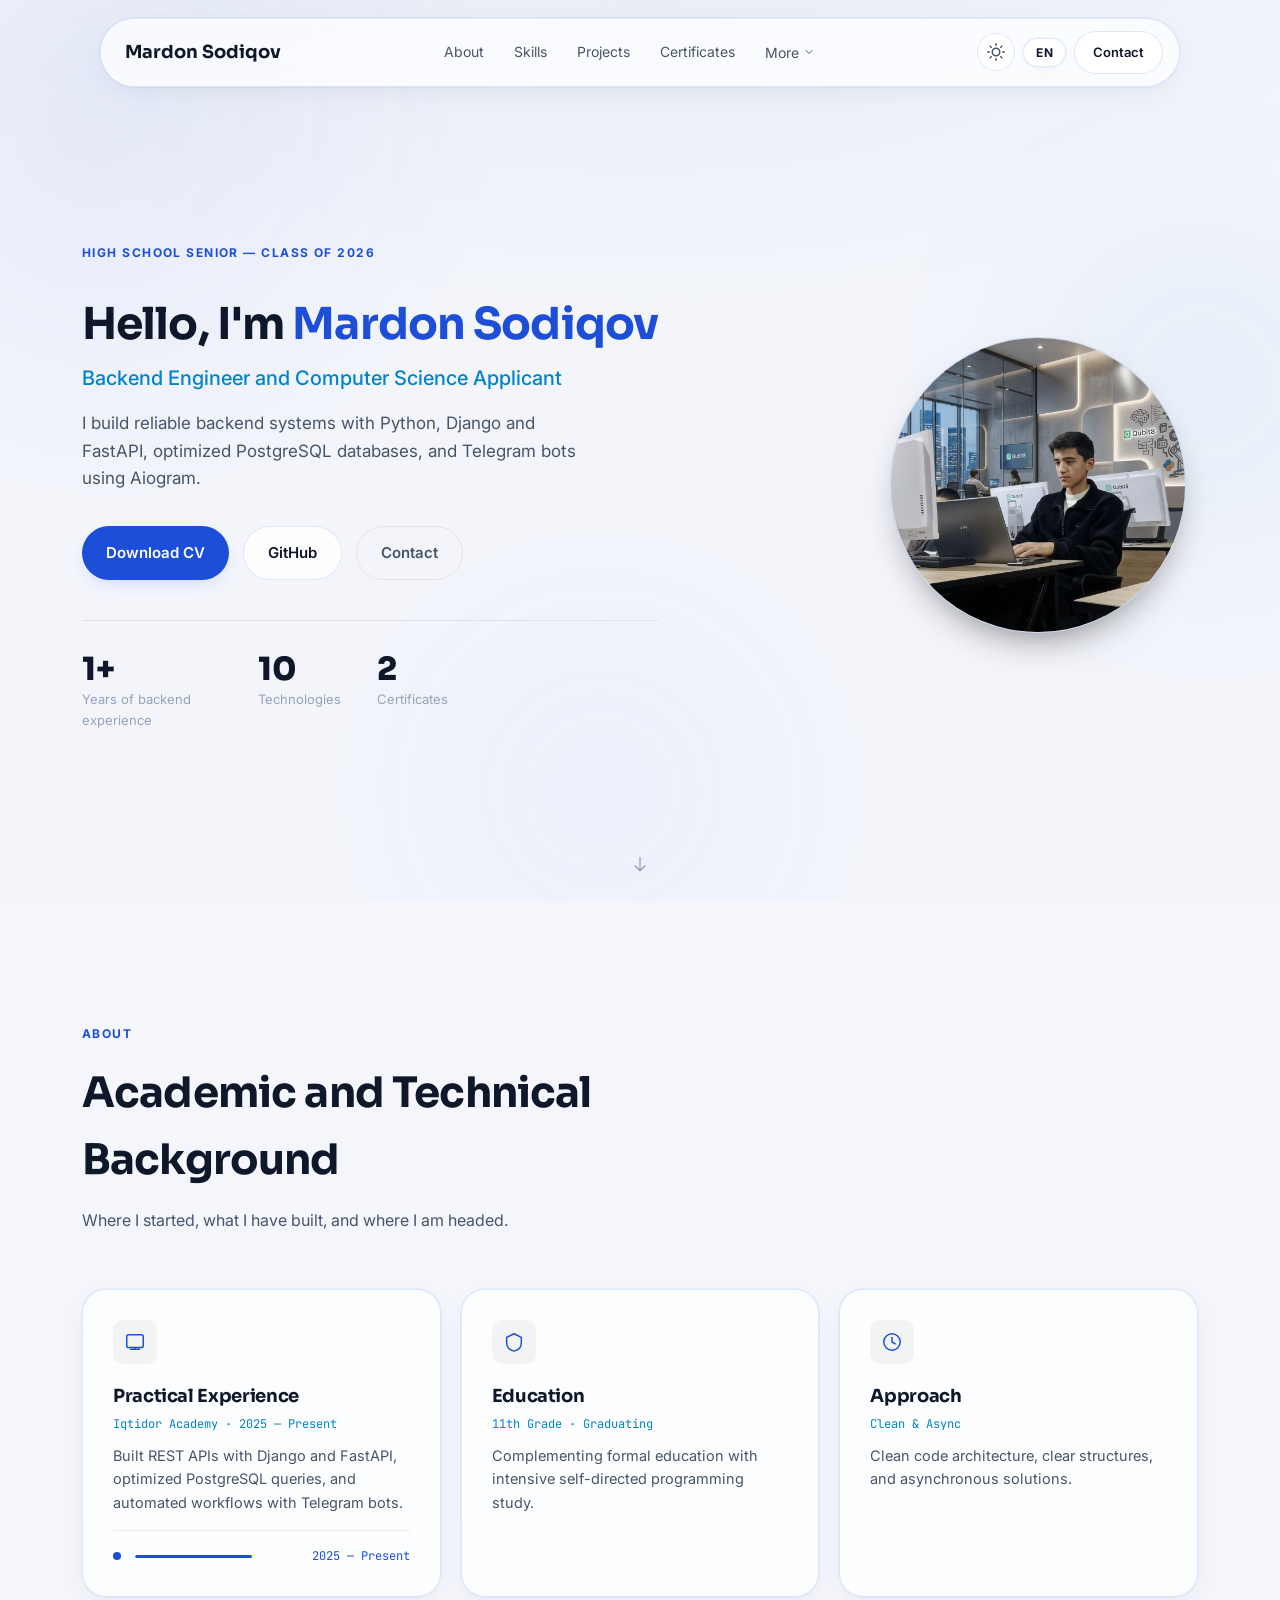
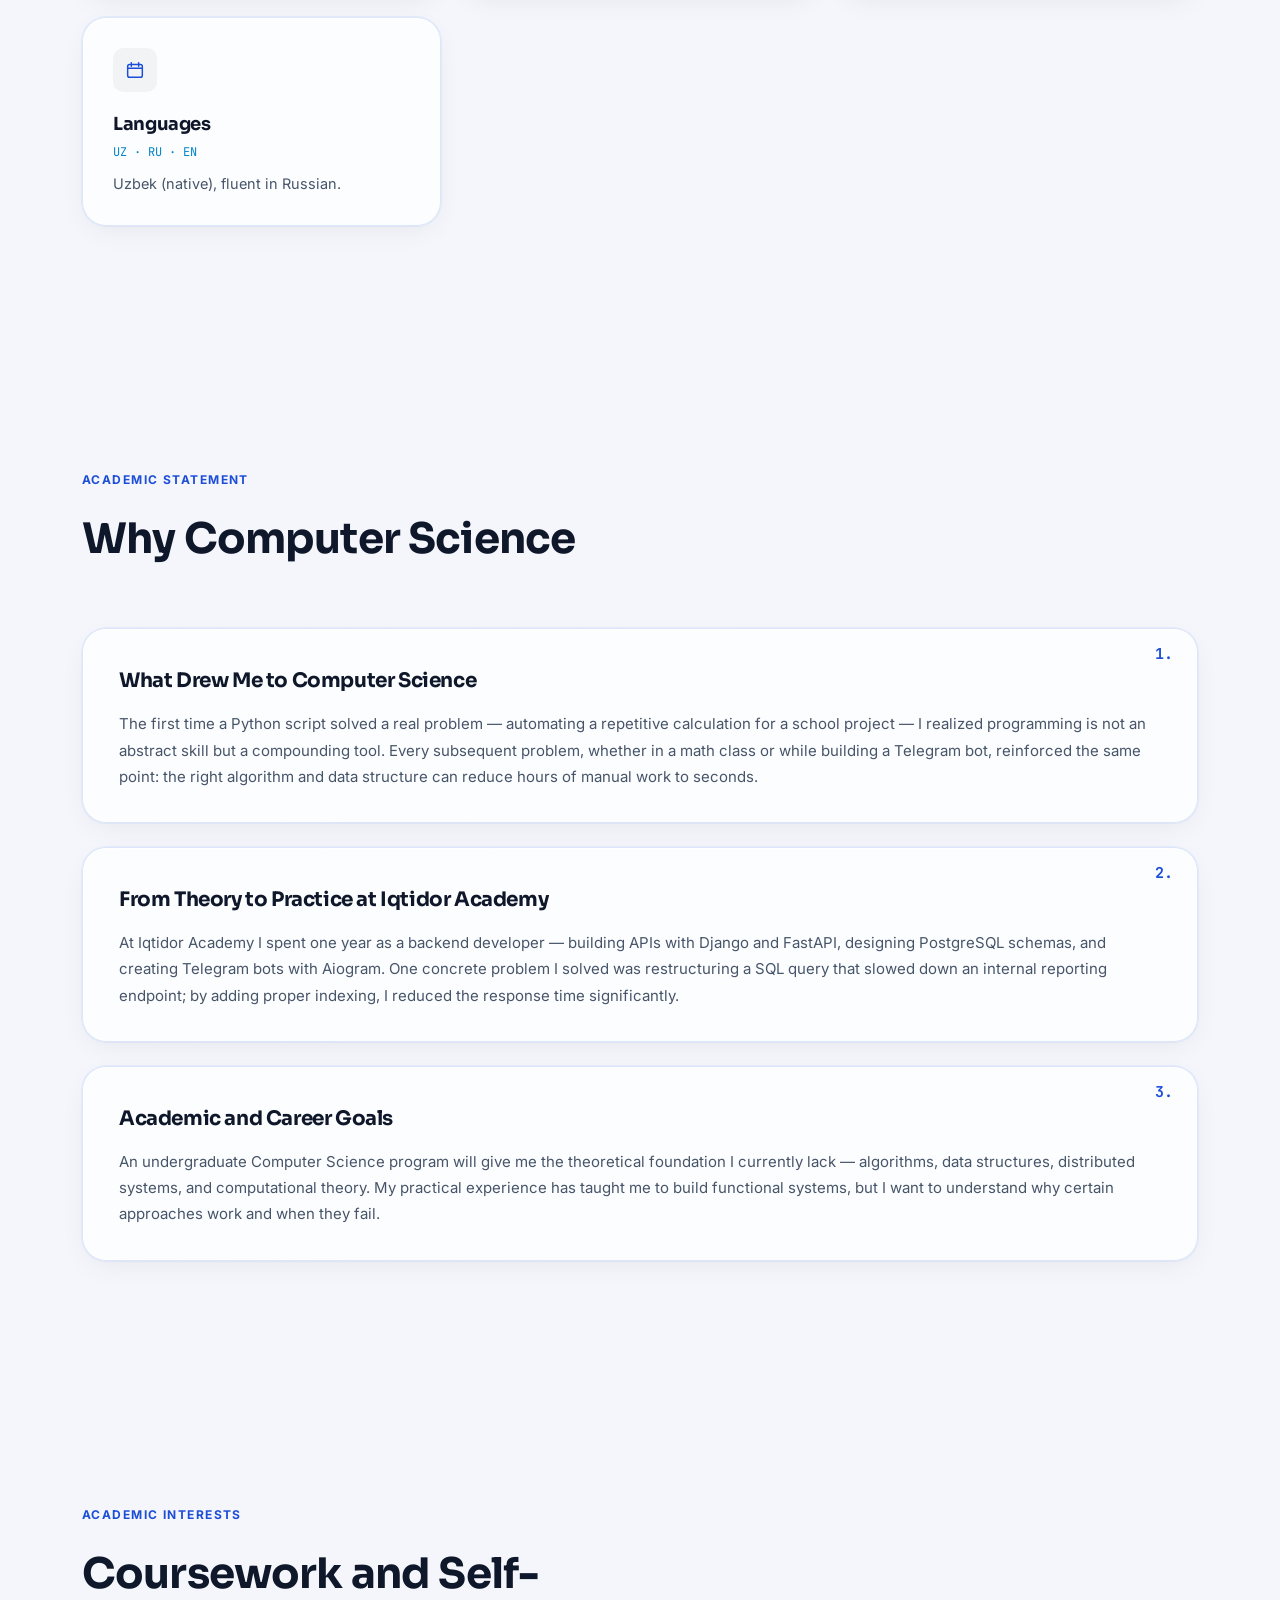
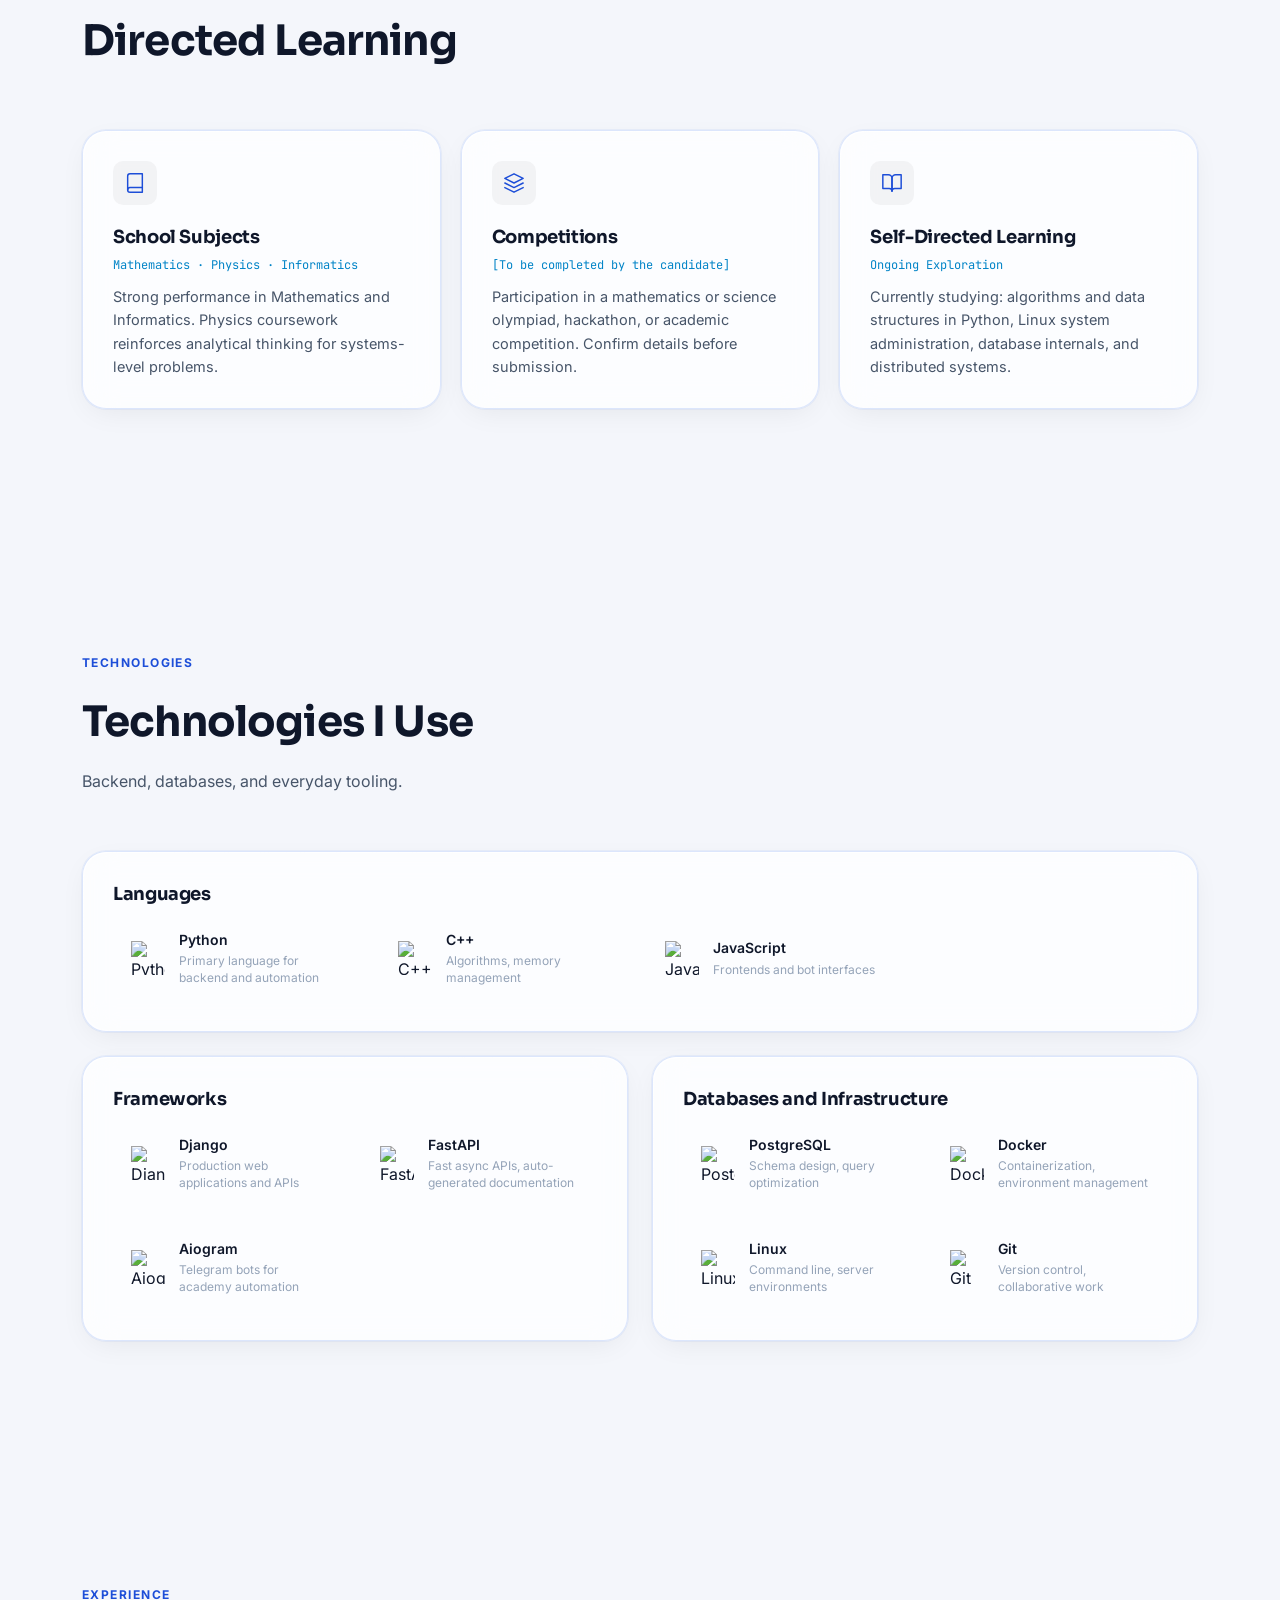
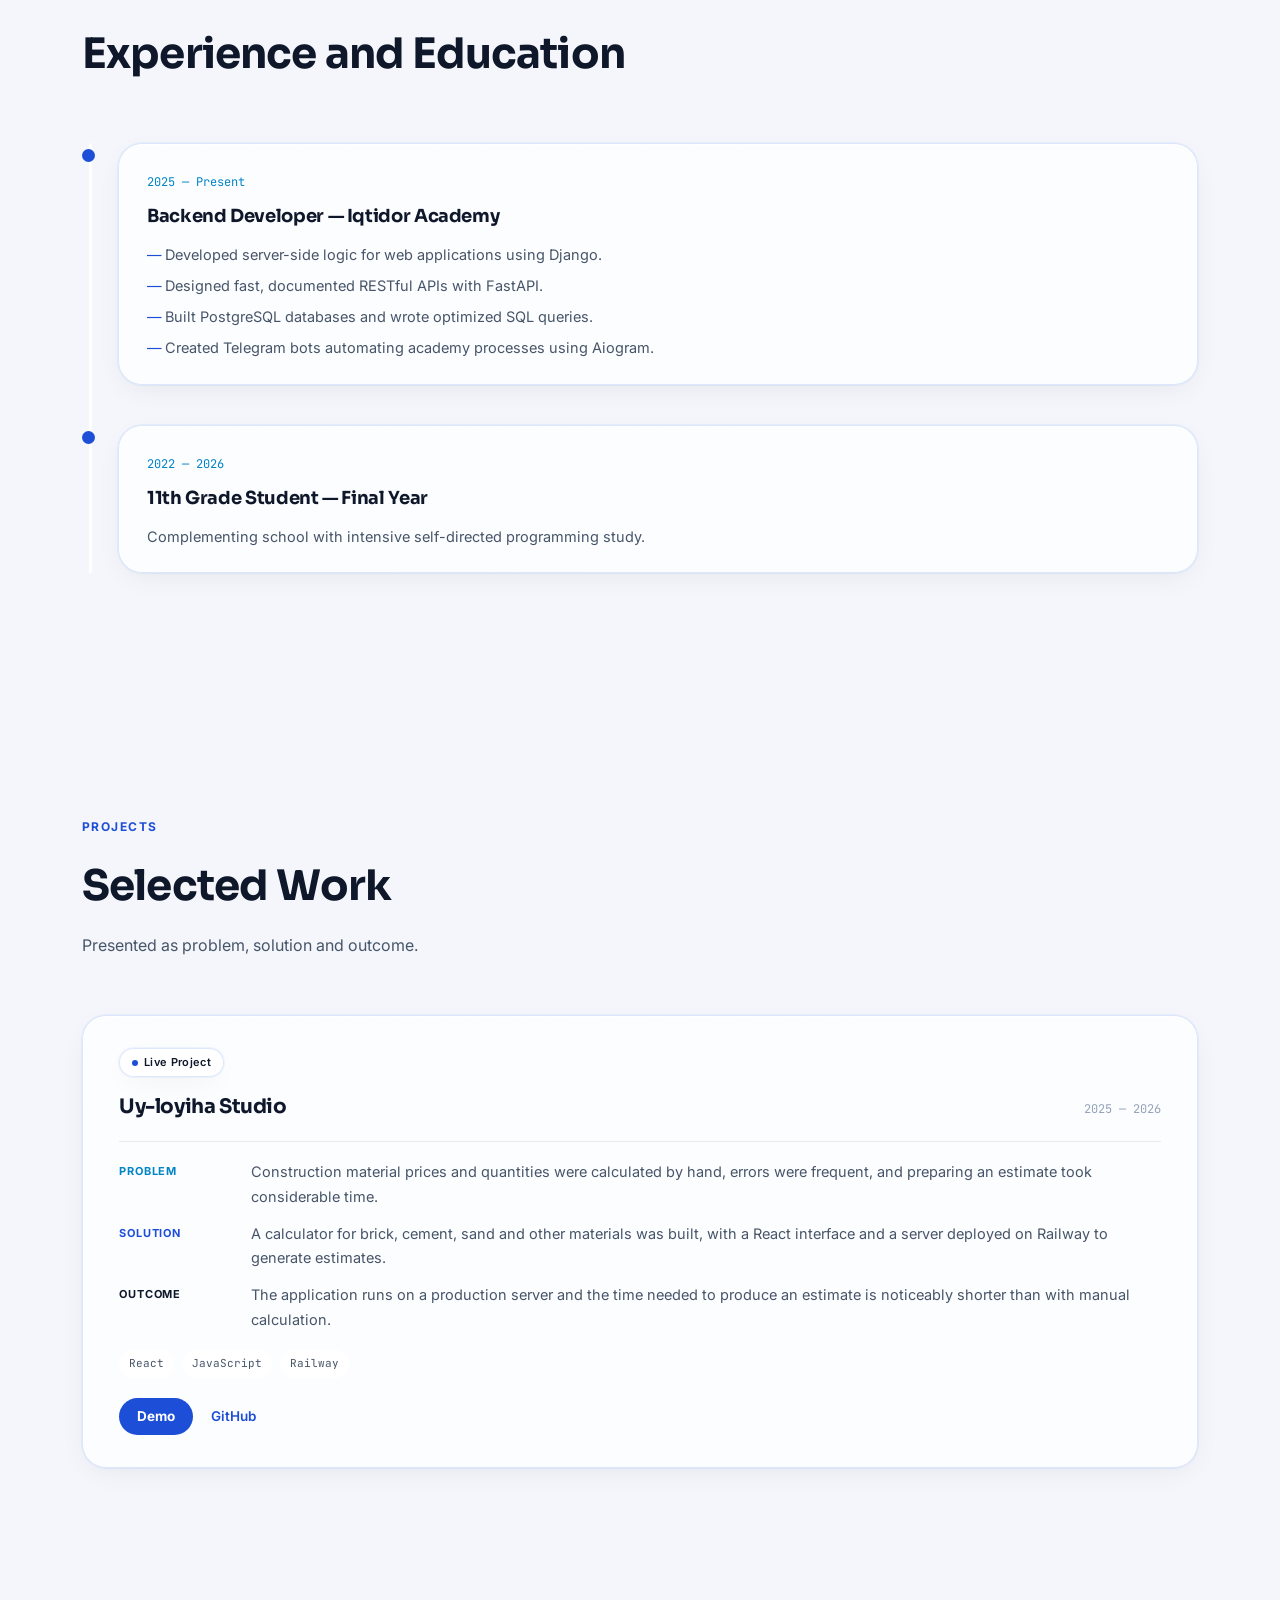
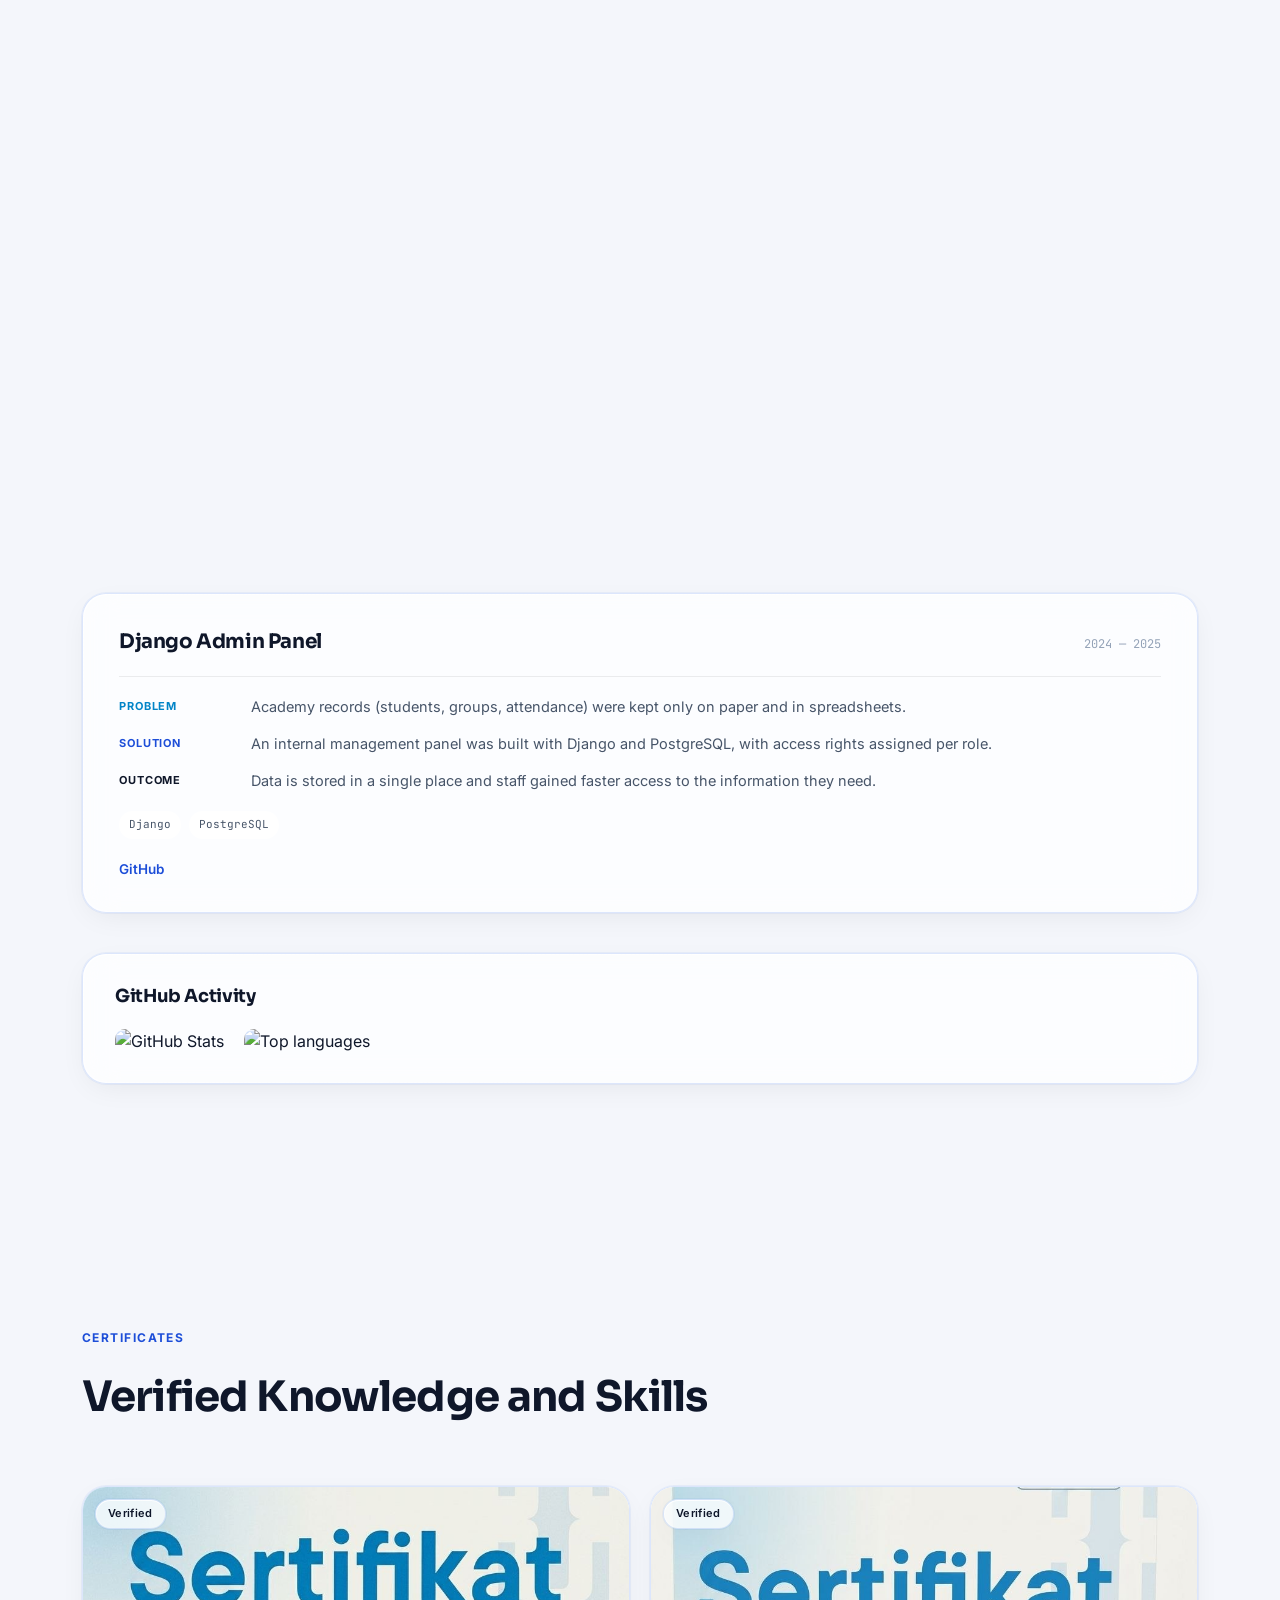
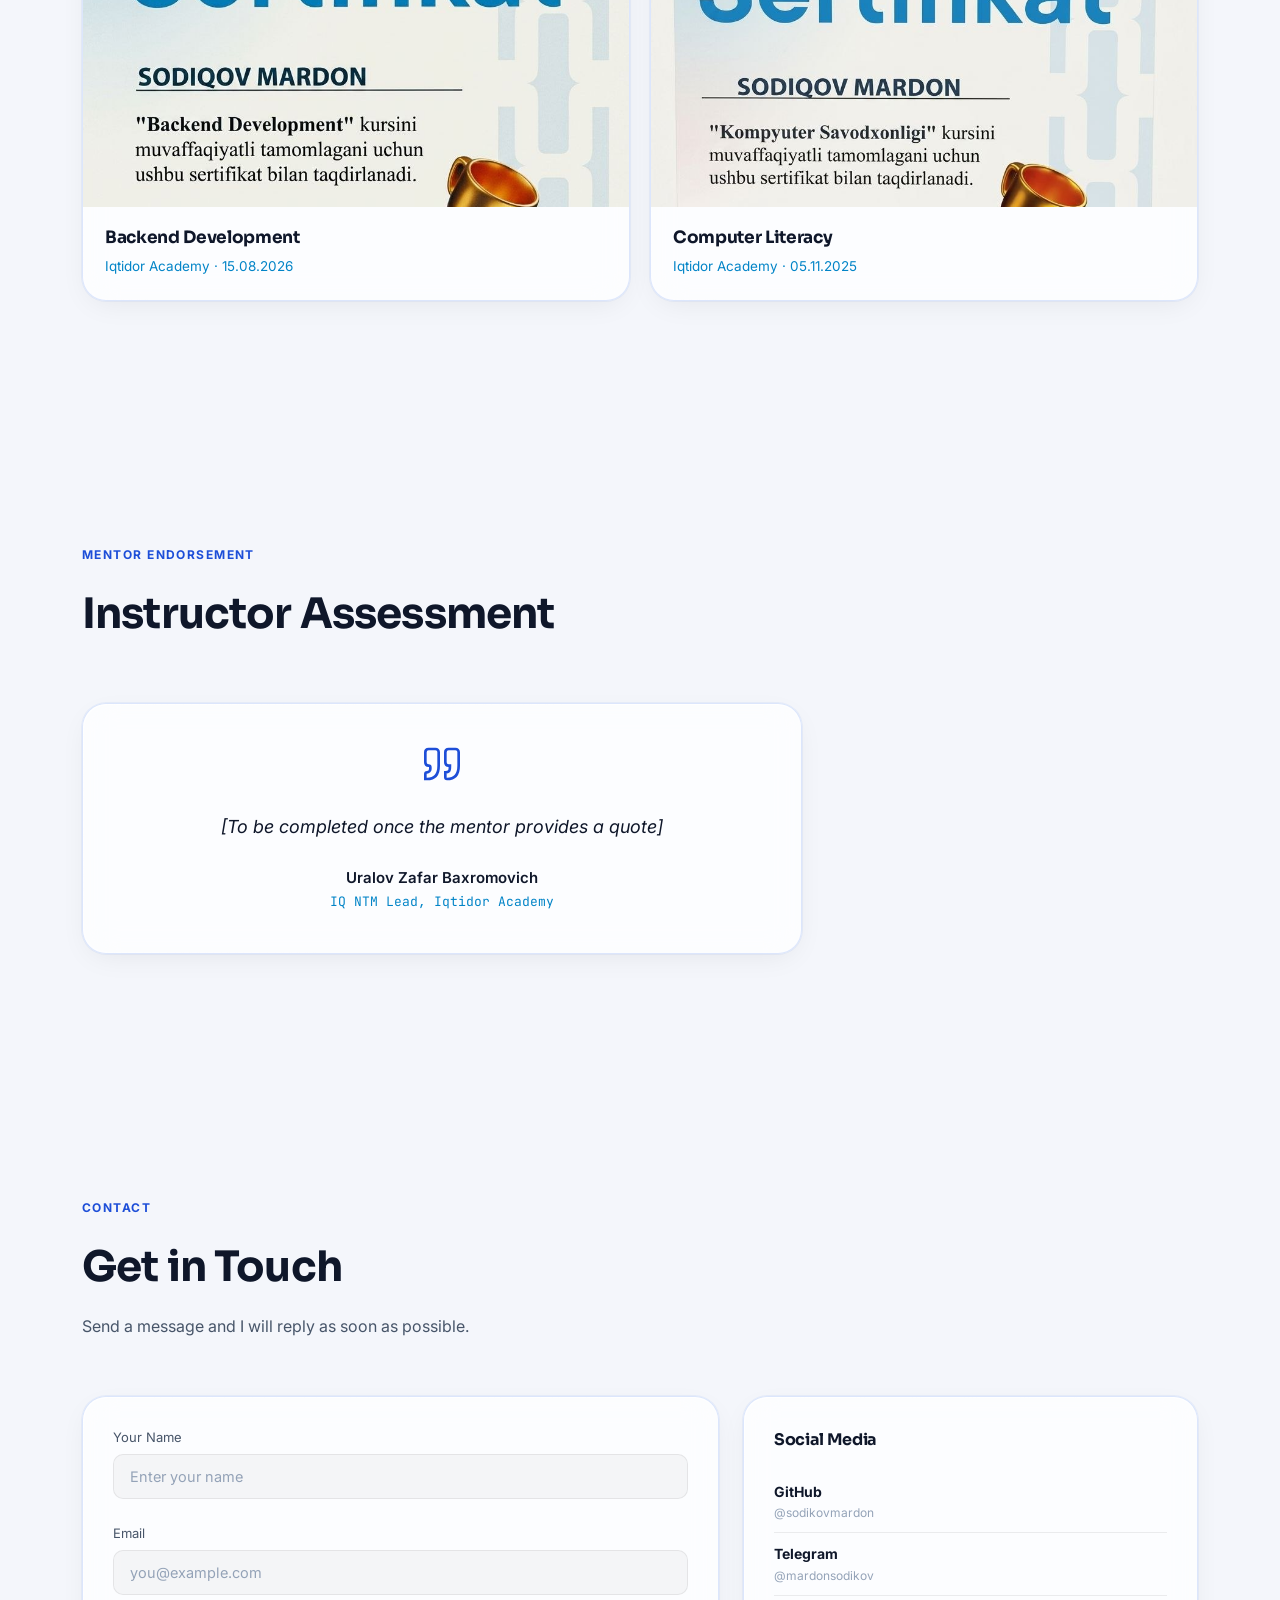
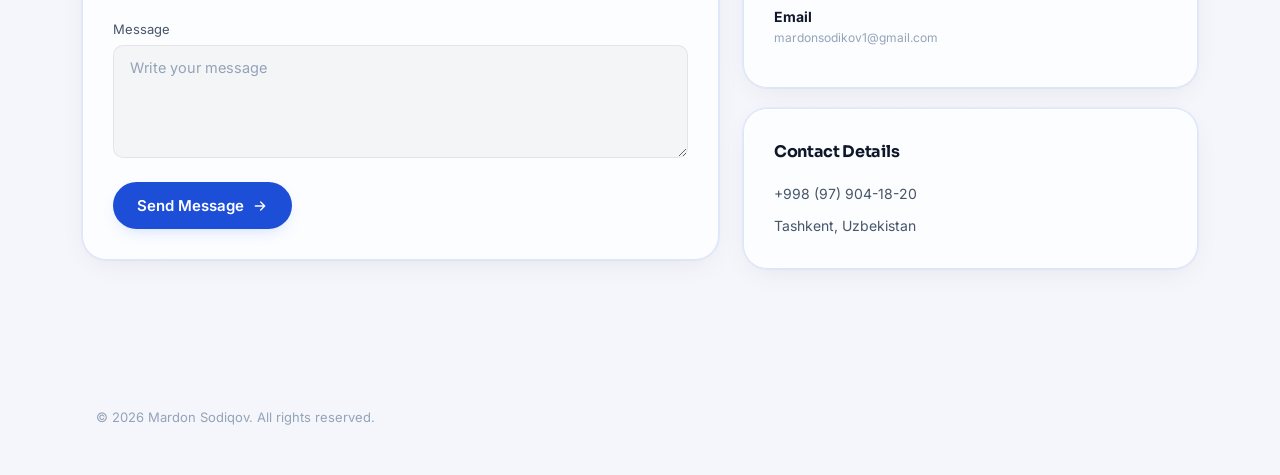
==== commit 1a52b92a: "Production-grade engineering: tests, CI, security headers, SEO, docs QISM 1 — README.md to'liq qayta" ====
--- a/frontend/index.html
+++ b/frontend/index.html
@@ -4,22 +4,26 @@
 <meta charset="UTF-8">
 <meta name="viewport" content="width=device-width, initial-scale=1.0">
 <title>Mardon Sodiqov — Backend Developer</title>
-<meta name="description" content="Mardon Sodiqov — Python / Django / FastAPI Backend Developer. Portfolio.">
+<meta name="description" content="Mardon Sodiqov — Python / Django / FastAPI backend ishlab chiqquchi. Iqtidor Academy backend kursi, 4 ta case study loyiha va 2 ta xalqaro sertifikat.">
 <meta name="theme-color" content="#060b16">
+<meta name="robots" content="index, follow">
+<link rel="canonical" href="https://mardon-portfolio.onrender.com/">
 
 <!-- Open Graph -->
 <meta property="og:type" content="website">
 <meta property="og:title" content="Mardon Sodiqov — Aspiring Computer Scientist & Backend Engineer">
 <meta property="og:description" content="High school senior with 1 year of hands-on backend engineering, international training certificates, and production API experience.">
-<meta property="og:image" content="https://YOUR_DOMAIN.com/assets/og-image.png">
-<meta property="og:url" content="https://YOUR_DOMAIN.com/">
-<meta property="og:locale" content="en_US">
+<meta property="og:image" content="https://mardon-portfolio.onrender.com/assets/og-image.png">
+<meta property="og:url" content="https://mardon-portfolio.onrender.com/">
+<meta property="og:locale" content="uz_UZ">
+<meta property="og:site_name" content="Mardon Sodiqov — Portfolio">
+<meta property="og:image:alt" content="Mardon Sodiqov — Backend Developer">
 
 <!-- Twitter Card -->
 <meta name="twitter:card" content="summary_large_image">
 <meta name="twitter:title" content="Mardon Sodiqov — Aspiring Computer Scientist & Backend Engineer">
 <meta name="twitter:description" content="High school senior with 1 year of hands-on backend engineering, international training certificates, and production API experience.">
-<meta name="twitter:image" content="https://YOUR_DOMAIN.com/assets/og-image.png">
+<meta name="twitter:image" content="https://mardon-portfolio.onrender.com/assets/og-image.png">
 
 <!-- Favicon -->
 <link rel="icon" type="image/png" sizes="32x32" href="assets/favicon-32x32.png">
@@ -38,13 +42,15 @@
   "@context": "https://schema.org",
   "@type": "Person",
   "name": "Mardon Sodiqov",
-  "url": "https://YOUR_DOMAIN.com/",
+  "url": "https://mardon-portfolio.onrender.com/",
   "email": "mardonsodikov1@gmail.com",
   "telephone": "+998979041820",
   "address": { "@type": "PostalAddress", "addressLocality": "Tashkent", "addressCountry": "UZ" },
   "jobTitle": "Back-End Developer",
   "knowsAbout": ["Python","C++","Django","FastAPI","PostgreSQL","Docker","Linux"],
   "alumniOf": { "@type": "EducationalOrganization", "name": "Iqtidor Academy" },
+  "knowsLanguage": ["uz", "ru", "en"],
+  "sameAs": ["https://github.com/sodikovmardon", "https://t.me/mardonsodikov"],
   "hasCredential": [
     { "@type": "EducationalOccupationalCredential", "credentialCategory": "certificate", "name": "Backend Development", "recognizedBy": { "@type": "Organization", "name": "Iqtidor Academy" } },
     { "@type": "EducationalOccupationalCredential", "credentialCategory": "certificate", "name": "Computer Literacy", "recognizedBy": { "@type": "Organization", "name": "Iqtidor Academy" } }
